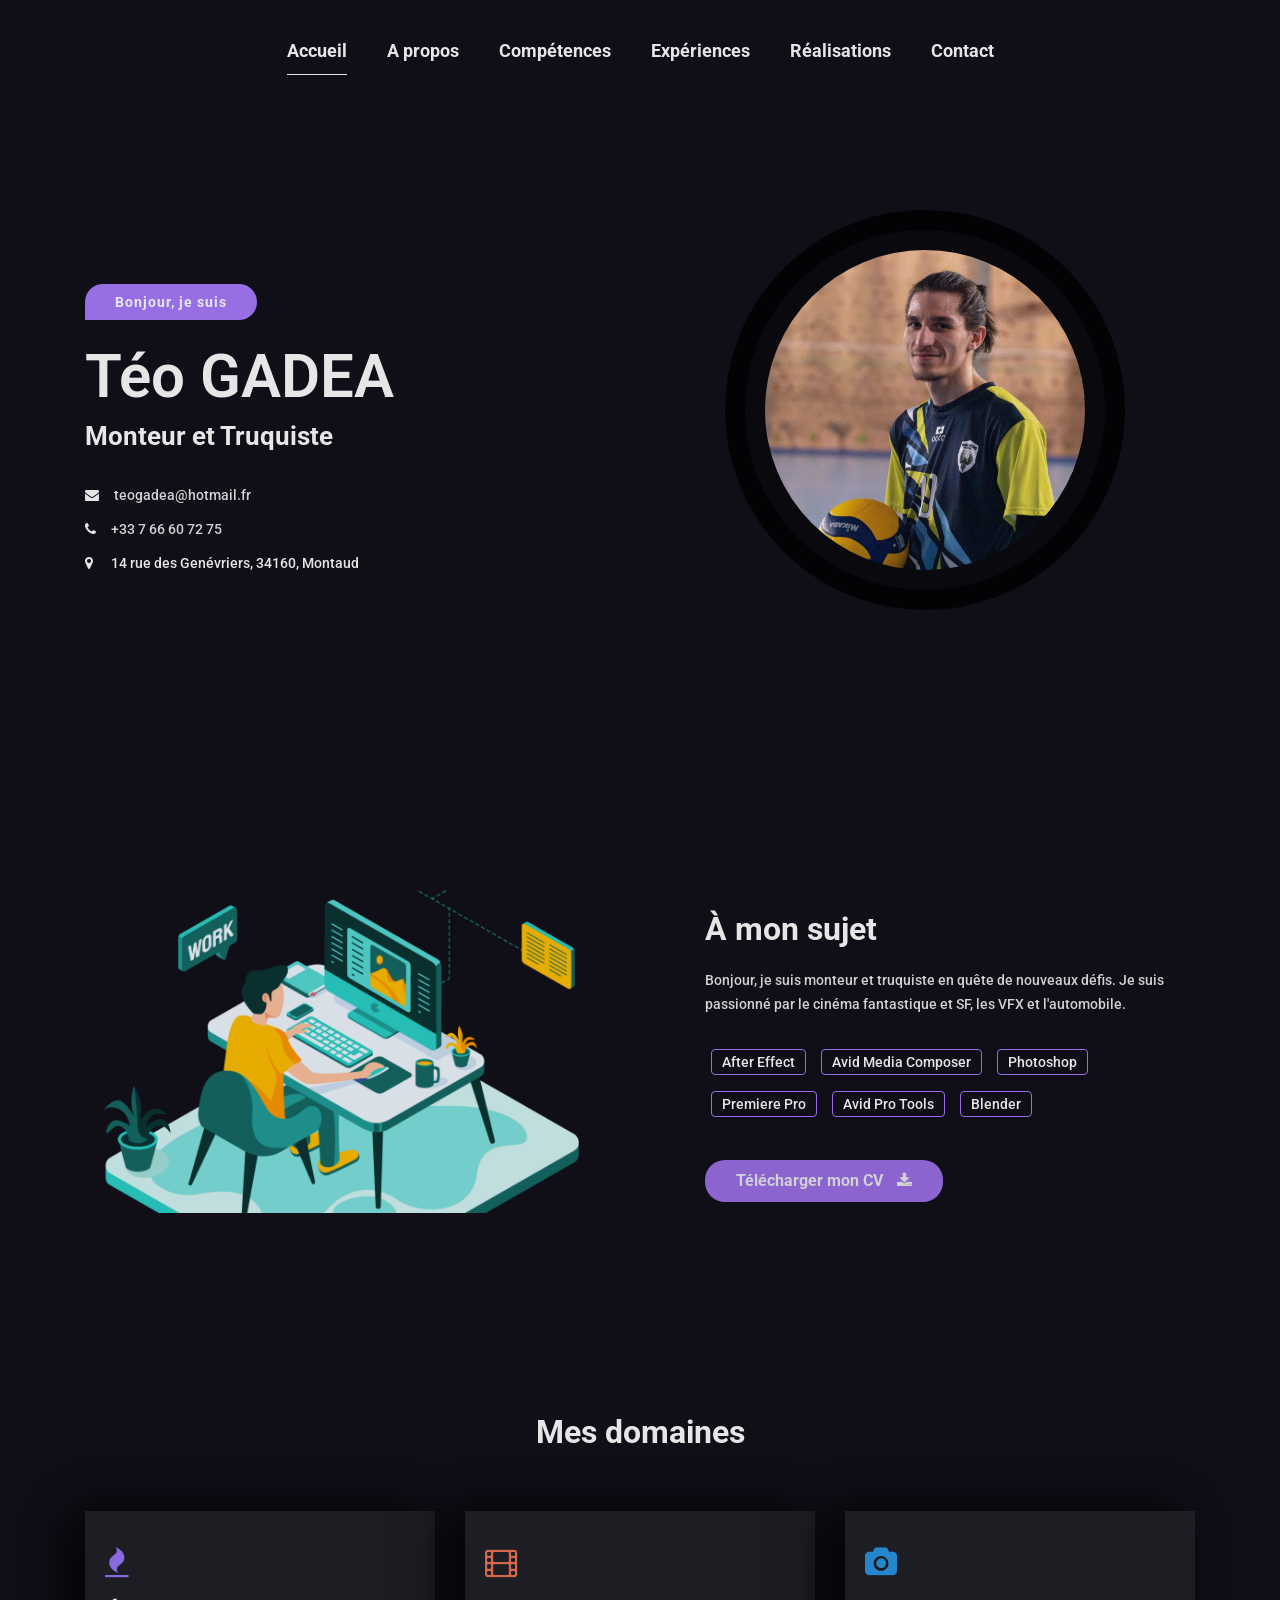
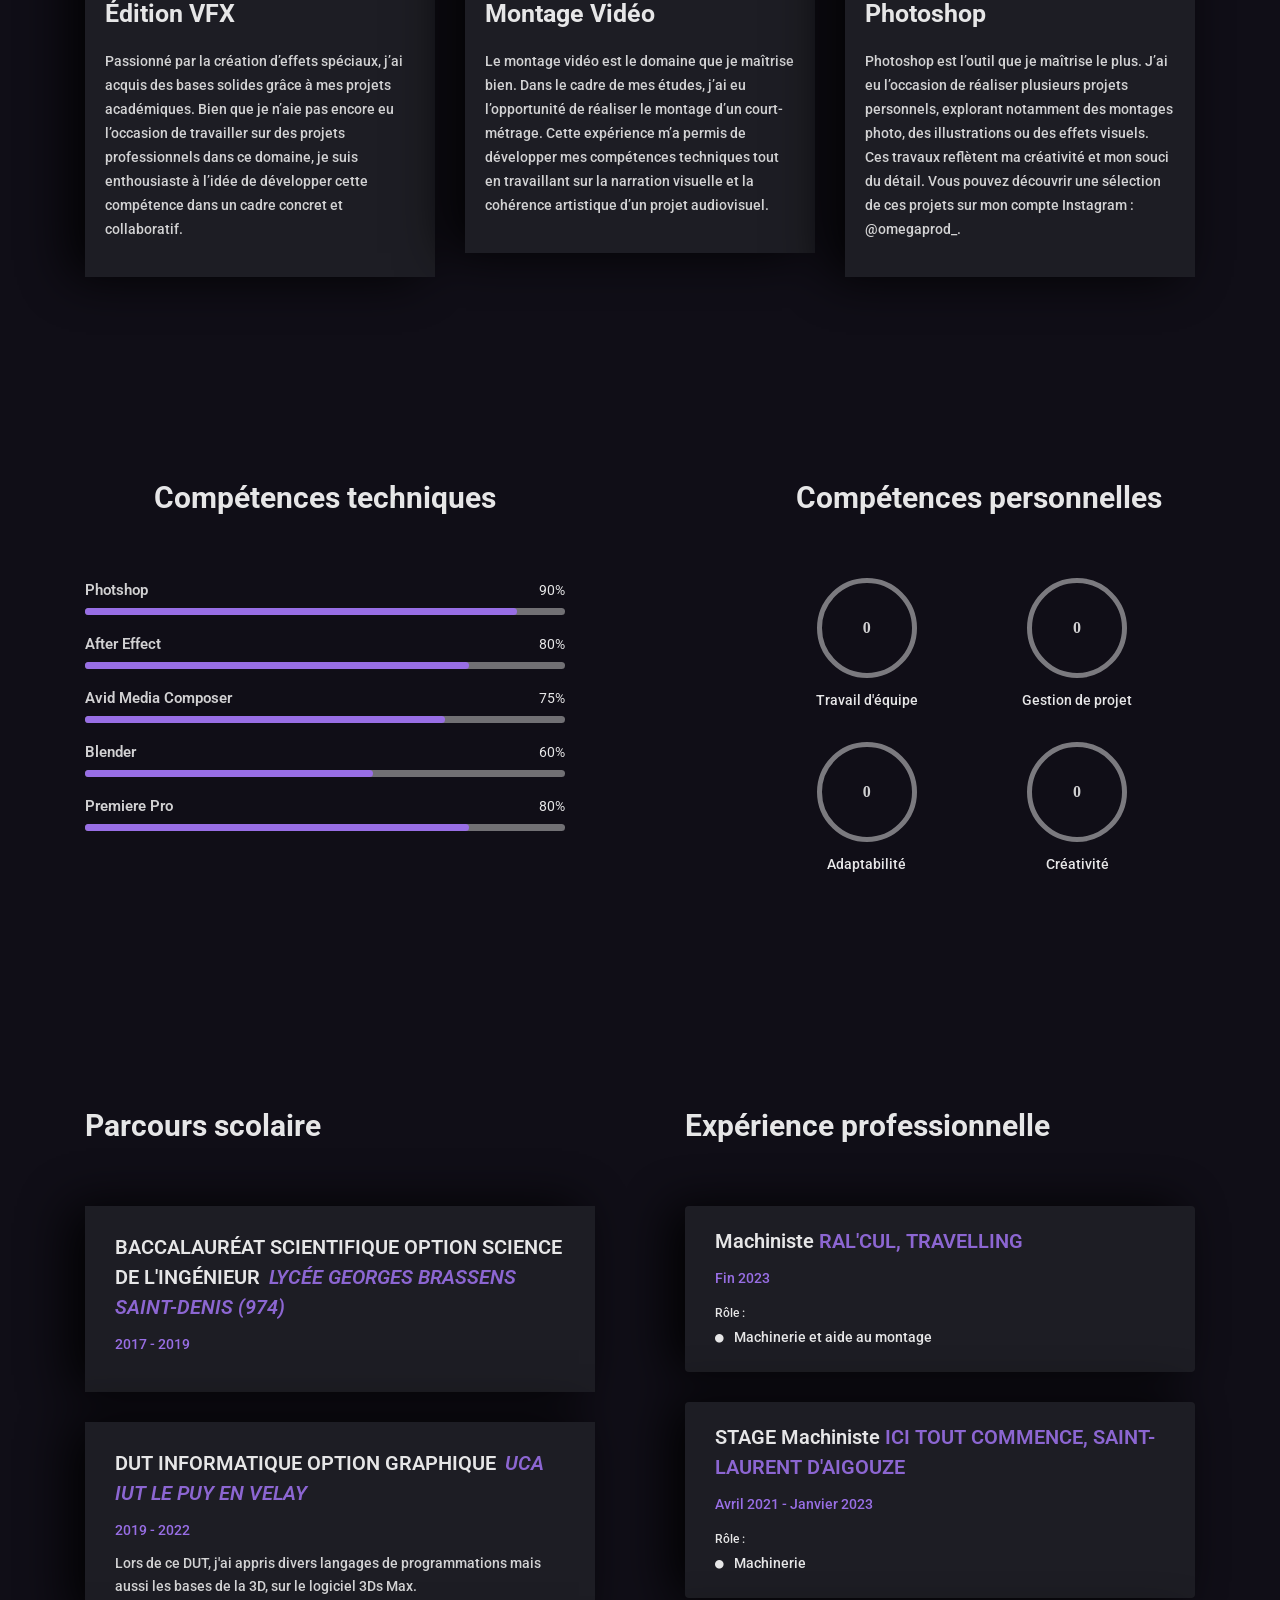
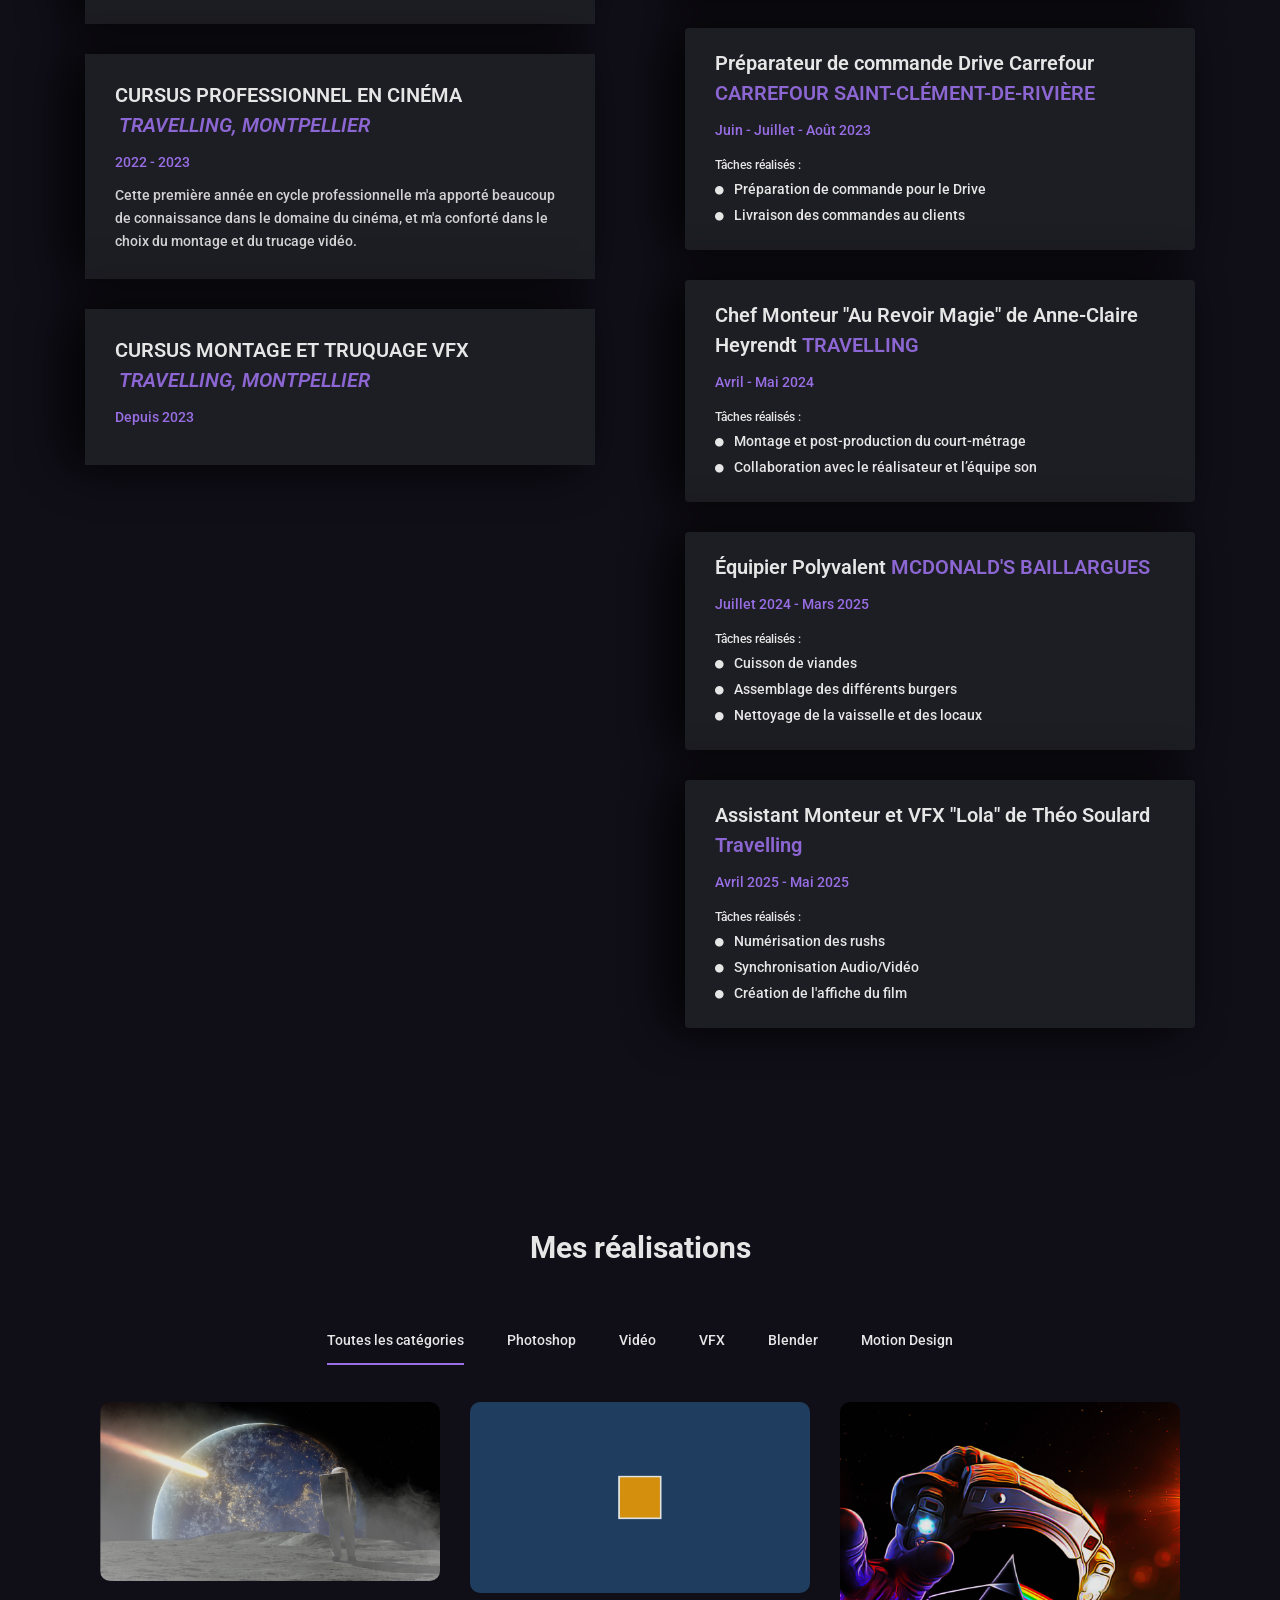
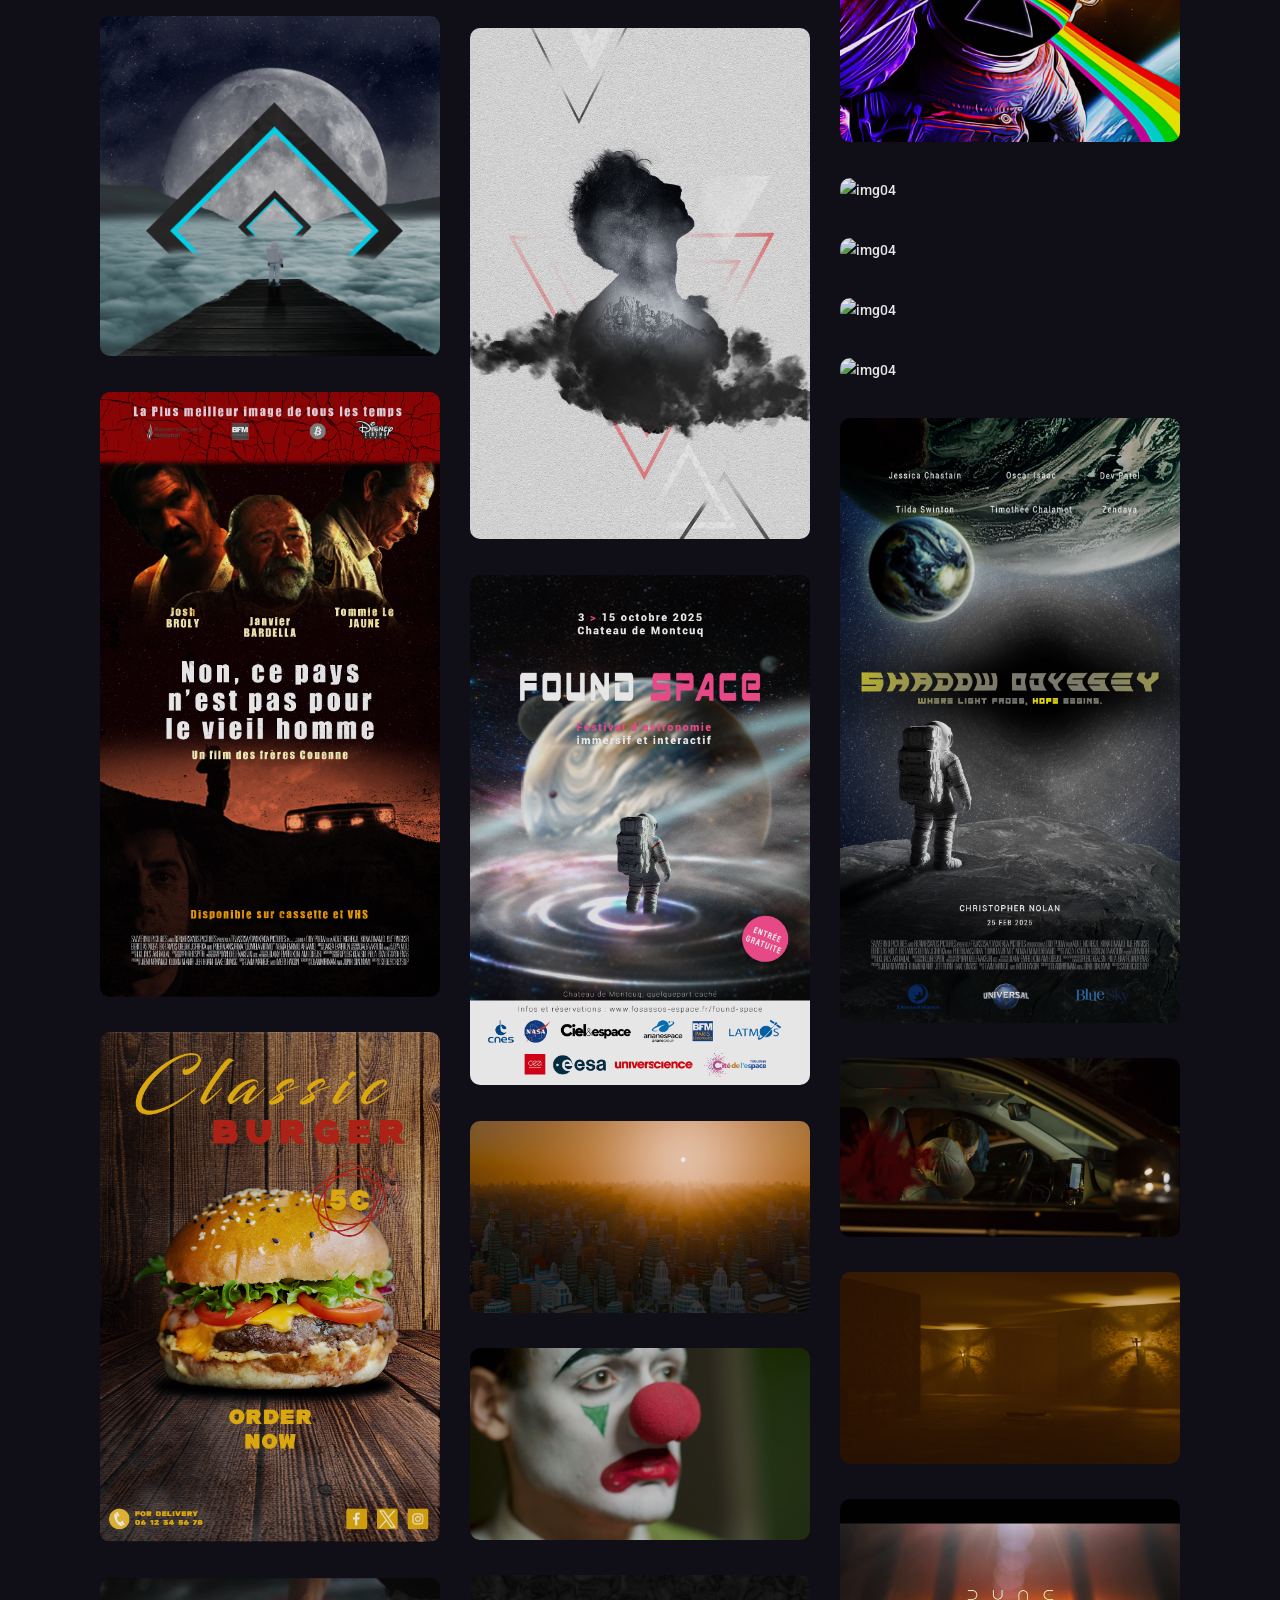
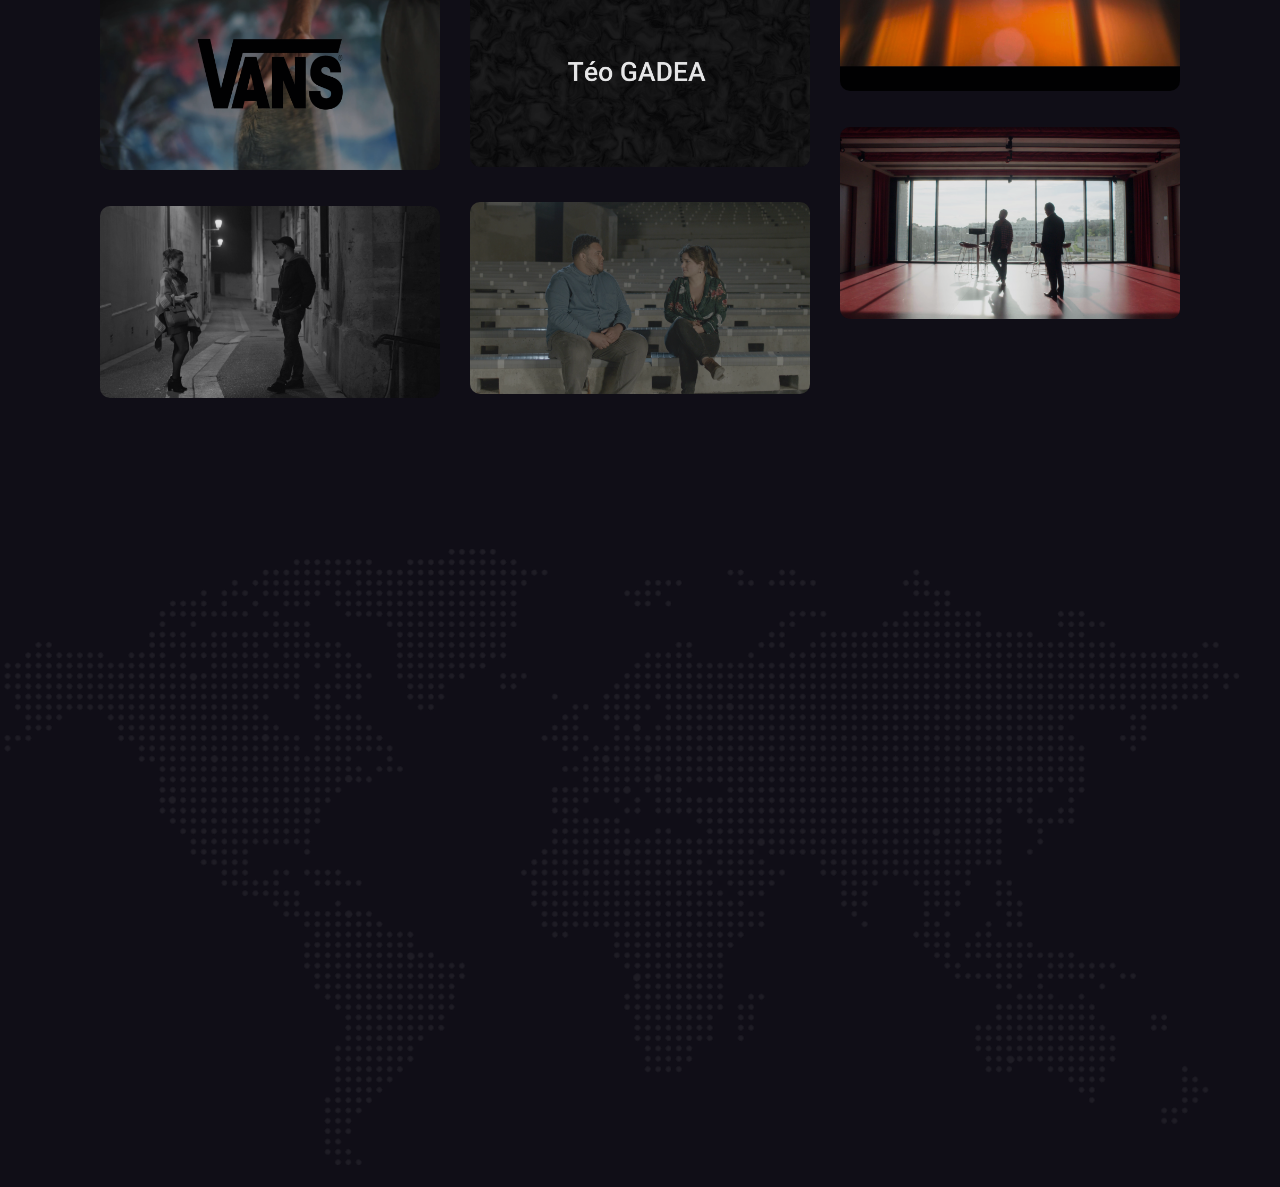
==== index.html @ 3d5cdcc6 "update" ====
<!doctype html>
<html lang="fr">

<head>
    <title>Téo GADEA</title>
    <!-- Required meta tags -->
    <meta charset="utf-8">
    <meta http-equiv="X-UA-Compatible" content="IE=edge">
    <meta name="description" content="Téo GADEA portfolio" />
    <meta name="viewport" content="width=device-width,initial-scale=1.0">
    <!-- FAV AND ICONS   -->
    <link rel="shortcut icon" href="assets/images/lo">
    <link rel="shortcut icon" href="assets/images/favicon.ico">
    <link rel="shortcut icon" href="assets/images/apple-icon.png">
    <link rel="shortcut icon" sizes="72x72" href="assets/images/Logo_omega_transition.png">
    <link rel="shortcut icon" sizes="114x114" href="assets/images/Logo_omega_transition.png">

    <!-- Google Font-->
    <link href="http://fonts.googleapis.com/css?family=Roboto" rel="stylesheet">
    <!-- Font Awesome -->
    <link rel="stylesheet" href="assets/icons/font-awesome-4.7.0/css/font-awesome.min.css">
    <!-- Bootstrap CSS -->
    <link rel="stylesheet" href="assets/plugins/css/bootstrap.min.css">
    <!-- Animate CSS-->
    <link rel="stylesheet" href="assets/plugins/css/animate.css">
    <!-- Owl Carousel CSS-->
    <link rel="stylesheet" href="assets/plugins/css/owl.css">
    <!-- Fancybox-->
    <link rel="stylesheet" href="assets/plugins/css/jquery.fancybox.min.css">
    <!-- Custom CSS-->
    <link rel="stylesheet" href="assets/css/styles.css">
    <link rel="stylesheet" href="assets/css/responsive.css">

    <!-- Colors -->
    <link rel="stylesheet" href="assets/css/colors/blue.css" title="blue">


</head>

<body class="dark-vertion black-bg">
    <!-- Start Loader -->
    <div class="section-loader">
        <div class="loader">
            <div></div>
            <div></div>
        </div>
    </div>
    <!-- End Loader -->

    <!--
        ===================
           NAVIGATION
        ===================
        -->
    <header class="black-bg mh-header mh-fixed-nav nav-scroll mh-xs-mobile-nav wow fadeInUp" id="mh-header">
        <div class="overlay"></div>
        <div class="container">
            <div class="row">
                <nav class="navbar navbar-expand-lg mh-nav nav-btn">
                    <button class="navbar-toggler" type="button" data-toggle="collapse"
                        data-target="#navbarSupportedContent" aria-controls="navbarSupportedContent"
                        aria-expanded="false" aria-label="Toggle navigation">
                        <span class="navbar-toggler-icon icon"></span>
                    </button>

                    <div class="collapse navbar-collapse" id="navbarSupportedContent">
                        <ul class="navbar-nav mr-auto ml-auto">
                            <li class="nav-item active">
                                <a class="nav-link" href="#mh-home">Accueil</a>
                            </li>
                            <li class="nav-item">
                                <a class="nav-link" href="#mh-about">A propos</a>
                            </li>
                            <li class="nav-item">
                                <a class="nav-link" href="#mh-skills">Compétences</a>
                            </li>
                            <li class="nav-item">
                                <a class="nav-link" href="#mh-experience">Expériences</a>
                            </li>
                            <li class="nav-item">
                                <a class="nav-link" href="#mh-portfolio">Réalisations</a>
                            </li>
                            <li class="nav-item">
                                <a class="nav-link" href="#mh-contact">Contact</a>
                            </li>
                        </ul>
                    </div>
                </nav>
            </div>
        </div>
    </header>

    <!--
        ===================
            HOME 
        ===================
        -->
    <section class="mh-home" id="mh-home">
        <div class="home-ovimg">
            <div class="container">
                <div class="row xs-column-reverse section-separator vertical-middle-content home-padding">
                    <div class="col-sm-6">
                        <div class="mh-header-info">
                            <div class="mh-promo wow fadeInUp" data-wow-duration="0.8s" data-wow-delay="0.1s">
                                <span>Bonjour, je suis</span>
                            </div>

                            <h2 class="wow fadeInUp" data-wow-duration="0.8s" data-wow-delay="0.2s">Téo GADEA</h2>
                            <h4 class="wow fadeInUp" data-wow-duration="0.8s" data-wow-delay="0.3s">Monteur et Truquiste</h4>

                            <ul>
                                <li class="wow fadeInUp" data-wow-duration="0.8s" data-wow-delay="0.4s"><i
                                        class="fa fa-envelope"></i><a href="mailto:">teogadea@hotmail.fr</a>
                                </li>
                                <li class="wow fadeInUp" data-wow-duration="0.8s" data-wow-delay="0.5s"><i
                                        class="fa fa-phone"></i><a href="callto:">+33 7 66 60 72 75</a></li>
                                <li class="wow fadeInUp" data-wow-duration="0.8s" data-wow-delay="0.6s"><i
                                        class="fa fa-map-marker"></i>
                                    <address>14 rue des Genévriers, 34160, Montaud</address>
                                </li>

                            </ul>

                        </div>
                    </div>
                    <div class="col-sm-6">
                        <div class="hero-img wow fadeInUp" data-wow-duration="0.8s" data-wow-delay="0.6s">
                            <div class="img-border">
                                <img src="assets/images/pp.jpg" alt="" class="img-fluid">
                            </div>
                        </div>
                    </div>
                </div>
            </div>
        </div>
    </section>

    <!--
        ==================
            ABOUT
        =================
        -->
    <section class="mh-about" id="mh-about">
        <div class="container">
            <div class="row section-separator">
                <div class="col-sm-12 col-md-6">
                    <div class="mh-about-img shadow-2 wow fadeInUp" data-wow-duration="0.8s" data-wow-delay="0.4s">
                        <img src="assets/images/ab-img.png" alt="" class="img-fluid">
                    </div>
                </div>
                <div class="col-sm-12 col-md-6">
                    <div class="mh-about-inner">
                        <h2 class="wow fadeInUp" data-wow-duration="0.8s" data-wow-delay="0.1s">À mon sujet</h2>
                        <p class="wow fadeInUp" data-wow-duration="0.8s" data-wow-delay="0.2s">Bonjour, je suis monteur et truquiste en quête de nouveaux défis. 
                            Je suis passionné par le cinéma fantastique et SF, les VFX et l'automobile.</p>
                        <div class="mh-about-tag wow fadeInUp" data-wow-duration="0.8s" data-wow-delay="0.3s">
                            <ul>
                                <li><span>After Effect</span></li>
                                <li><span>Avid Media Composer</span></li>
                                <li><span>Photoshop</span></li>
                                <li><span>Premiere Pro</span></li>
                                <li><span>Avid Pro Tools</span></li>
				                <li><span>Blender</span></li>
                            </ul>
                        </div>
                        <a href="assets/pdf/CV Téo GADEA.pdf" target="blank" class="btn btn-fill wow fadeInUp" data-wow-duration="0.8s"
                            data-wow-delay="0.4s">Télécharger mon CV <i class="fa fa-download"></i></a>
                    </div>
                </div>
            </div>
        </div>
    </section>

    <!--
        ===================
           SERVICE
        ===================
        -->
    <section class="mh-service">
        <div class="container">
            <div class="row section-separator">
                <div class="col-sm-12 text-center section-title wow fadeInUp" data-wow-duration="0.8s"
                    data-wow-delay="0.2s">
                    <h2>Mes domaines</h2>
                </div>
                <div class="col-md-4 col-sm-12">
                    <div class="mh-service-item shadow-1 dark-bg wow fadeInUp" data-wow-duration="0.8s"
                        data-wow-delay="0.3s">
                        <i class="fa fa-fire purple-color"></i>
                        <h3>Édition VFX</h3>
                        <p>
                            Passionné par la création d’effets spéciaux, j’ai acquis des bases solides grâce à mes projets 
                            académiques. Bien que je n’aie pas encore eu l’occasion de travailler sur des projets professionnels 
                            dans ce domaine, je suis enthousiaste à l’idée de développer cette compétence dans un cadre concret 
                            et collaboratif.
                        </p>
                    </div>
                </div>
                <div class="col-md-4 col-sm-12">
                    <div class="mh-service-item shadow-1 dark-bg wow fadeInUp" data-wow-duration="0.8s"
                        data-wow-delay="0.5s">
                        <i class="fa fa-film iron-color"></i>
                        <h3>Montage Vidéo</h3>
                        <p>
                            Le montage vidéo est le domaine que je maîtrise bien. Dans le cadre de mes études, j’ai eu 
                            l’opportunité de réaliser le montage d’un court-métrage. Cette expérience m’a permis de 
                            développer mes compétences techniques tout en travaillant sur la narration visuelle et la 
                            cohérence artistique d’un projet audiovisuel.
                        </p>
                    </div>
                </div>
                <div class="col-md-4 col-sm-12">
                    <div class="mh-service-item shadow-1 dark-bg wow fadeInUp" data-wow-duration="0.8s"
                        data-wow-delay="0.7s">
                        <i class="fa fa-camera sky-color"></i>
                        <h3>Photoshop</h3>
                        <p>
                            Photoshop est l’outil que je maîtrise le plus. J’ai eu l’occasion de réaliser plusieurs projets 
                            personnels, explorant notamment des montages photo, des illustrations ou des effets visuels. 
                            Ces travaux reflètent ma créativité et mon souci du détail. Vous pouvez découvrir une sélection 
                            de ces projets sur mon compte Instagram : @omegaprod_.
                        </p>
                    </div>
                </div>
            </div>
        </div>
    </section>

    <!--
        ===================
           SKILLS
        ===================
        -->
    <section class="mh-skills" id="mh-skills">
        <div class="container">
            <div class="row section-separator">
                <div class="section-title text-center col-sm-12">
                    <!--<h2>Skills</h2>-->
                </div>
                <div class="col-sm-12 col-md-6">
                    <div class="mh-skills-inner">
                        <div class="mh-professional-skill wow fadeInUp" data-wow-duration="0.8s" data-wow-delay="0.3s">
                            <h3>Compétences techniques</h3>
                            <div class="each-skills">
                                <div class="candidatos">
                                    <div class="parcial">
                                        <div class="info">
                                            <div class="nome">Photshop</div>
                                            <div class="percentagem-num">90%</div>
                                        </div>
                                        <div class="progressBar">
                                            <div class="percentagem" style="width: 90%;"></div>
                                        </div>
                                    </div>
                                </div>
                                <div class="candidatos">
                                    <div class="parcial">
                                        <div class="info">
                                            <div class="nome">After Effect</div>
                                            <div class="percentagem-num">80%</div>
                                        </div>
                                        <div class="progressBar">
                                            <div class="percentagem" style="width: 80%;"></div>
                                        </div>
                                    </div>
                                </div>
                                <div class="candidatos">
                                    <div class="parcial">
                                        <div class="info">
                                            <div class="nome">Avid Media Composer</div>
                                            <div class="percentagem-num">75%</div>
                                        </div>
                                        <div class="progressBar">
                                            <div class="percentagem" style="width: 75%;"></div>
                                        </div>
                                    </div>
                                </div>
                                <div class="candidatos">
                                    <div class="parcial">
                                        <div class="info">
                                            <div class="nome">Blender</div>
                                            <div class="percentagem-num">60%</div>
                                        </div>
                                        <div class="progressBar">
                                            <div class="percentagem" style="width: 60%;"></div>
                                        </div>
                                    </div>
                                </div>
				<div class="candidatos">
                                    <div class="parcial">
                                        <div class="info">
                                            <div class="nome">Premiere Pro</div>
                                            <div class="percentagem-num">80%</div>
                                        </div>
                                        <div class="progressBar">
                                            <div class="percentagem" style="width: 80%;"></div>
                                        </div>
                                    </div>
                                </div>
                            </div>
                        </div>
                    </div>
                </div>
                <div class="col-sm-12 col-md-6">
                    <div class="mh-professional-skills wow fadeInUp" data-wow-duration="0.8s" data-wow-delay="0.5s">
                        <h3>Compétences personnelles</h3>
                        <ul class="mh-professional-progress">
                            <li>
                                <div class="mh-progress mh-progress-circle" data-progress="75"></div>
                                <div class="pr-skill-name">Travail d'équipe</div>
                            </li>
                            <li>
                                <div class="mh-progress mh-progress-circle" data-progress="70"></div>
                                <div class="pr-skill-name">Gestion de projet</div>
                            </li>
                            <li>
                                <div class="mh-progress mh-progress-circle" data-progress="75"></div>
                                <div class="pr-skill-name">Adaptabilité</div>
                            </li>
			    <li>
                                <div class="mh-progress mh-progress-circle" data-progress="85"></div>
                                <div class="pr-skill-name">Créativité</div>
                            </li>
                        </ul>
                    </div>
                </div>
            </div>
        </div>
    </section>

    <!--
        ===================
           EXPERIENCES
        ===================
        -->
    <section class="mh-experince" id="mh-experience">
        <div class="bolor-overlay">
            <div class="container">
                <div class="row section-separator">
                    <div class="col-sm-12 col-md-6">
                        <div class="mh-education">
                            <h3 class="wow fadeInUp" data-wow-duration="0.8s" data-wow-delay="0.2s">Parcours scolaire
                            </h3>
                            <div class="mh-education-deatils">
                                <!-- Education Institutes-->
                                <div class="mh-education-item dark-bg wow fadeInUp" data-wow-duration="0.8s"
                                    data-wow-delay="0.3s">
                                    <h4>BACCALAURÉAT SCIENTIFIQUE OPTION SCIENCE DE L'INGÉNIEUR
                                        <a href="#">LYCÉE GEORGES BRASSENS SAINT-DENIS (974)</a></h4>
                                    <div class="mh-eduyear">2017 - 2019</div>
                                </div>
                                <!-- Education Institutes-->
                                <div class="mh-education-item dark-bg wow fadeInUp" data-wow-duration="0.8s"
                                    data-wow-delay="0.5s">
                                    <h4>DUT INFORMATIQUE OPTION GRAPHIQUE <a href="#">UCA IUT LE PUY EN VELAY</a></h4>
                                    <div class="mh-eduyear">2019 - 2022</div>
                                    <p>Lors de ce DUT, j'ai appris divers langages de programmations mais aussi les bases de la 3D, sur le logiciel 3Ds Max. </p>
                                </div>
                                <!-- Education Institutes-->
                                <div class="mh-education-item dark-bg wow fadeInUp" data-wow-duration="0.8s"
                                    data-wow-delay="0.7s">
                                    <h4>CURSUS PROFESSIONNEL EN CINÉMA <a href="#">TRAVELLING, MONTPELLIER</a></h4>
                                    <div class="mh-eduyear">2022 - 2023</div>
                                    <p>Cette première année en cycle professionnelle m'a apporté beaucoup de connaissance dans le domaine du cinéma, et m'a conforté dans le choix du montage et du 				    trucage vidéo.</p>
                                </div>
				<!-- Education Institutes-->
                                <div class="mh-education-item dark-bg wow fadeInUp" data-wow-duration="0.8s"
                                    data-wow-delay="0.9s">
                                    <h4>CURSUS MONTAGE ET TRUQUAGE VFX <a href="#">TRAVELLING, MONTPELLIER</a></h4>
                                    <div class="mh-eduyear">Depuis 2023</div>
                                    <p></p>
                                </div>
                            </div>
                        </div>
                    </div>
                    <div class="col-sm-12 col-md-6">
                        <div class="mh-work">
                            <h3>Expérience professionnelle</h3>
                            <div class="mh-experience-deatils">
                                <div class="mh-work-item dark-bg wow fadeInUp" data-wow-duration="0.8s"
                                    data-wow-delay="0.4s">
                                    <h4>Machiniste <a href="#">RAL'CUL, TRAVELLING</a></h4>
                                    <div class="mh-eduyear">Fin 2023</div>
                                    <span>Rôle :</span>
                                    <ul class="work-responsibility">
                                        <li><i class="fa fa-circle"></i>Machinerie et aide au montage</li>
                                    </ul>
                                </div>
                                <div class="mh-work-item dark-bg wow fadeInUp" data-wow-duration="0.8s"
                                    data-wow-delay="0.6s">
                                    <h4>STAGE Machiniste <a href="#">ICI TOUT COMMENCE, SAINT-LAURENT D'AIGOUZE</a></h4>
                                    <div class="mh-eduyear">Avril 2021 - Janvier 2023</div>
                                    <span>Rôle :</span>
                                    <ul class="work-responsibility">
                                        <li><i class="fa fa-circle"></i>Machinerie</li>
                                    </ul>
                                </div>
                                <div class="mh-work-item dark-bg wow fadeInUp" data-wow-duration="0.8s"
                                    data-wow-delay="0.8s">
                                    <h4>Préparateur de commande Drive Carrefour <a href="#">CARREFOUR SAINT-CLÉMENT-DE-RIVIÈRE</a></h4>
                                    <div class="mh-eduyear">Juin - Juillet - Août 2023</div>
                                    <span>Tâches réalisés :</span>
                                    <ul class="work-responsibility">
                                        <li><i class="fa fa-circle"></i>Préparation de commande pour le Drive</li>
                                        <li><i class="fa fa-circle"></i>Livraison des commandes au clients</li>
                                    </ul>
                                </div>
                                <div class="mh-work-item dark-bg wow fadeInUp" data-wow-duration="0.8s"
                                    data-wow-delay="1s">
                                    <h4>Chef Monteur "Au Revoir Magie" de Anne-Claire Heyrendt <a href="#">TRAVELLING</a></h4>
                                    <div class="mh-eduyear">Avril - Mai 2024</div>
                                    <span>Tâches réalisés :</span>
                                    <ul class="work-responsibility">
                                        <li><i class="fa fa-circle"></i>Montage et post-production du court-métrage</li>
                                        <li><i class="fa fa-circle"></i>Collaboration avec le réalisateur et l’équipe son</li>
                                    </ul>
                                </div>
                                <div class="mh-work-item dark-bg wow fadeInUp" data-wow-duration="0.8s"
                                    data-wow-delay="1.2s">
                                    <h4>Équipier Polyvalent <a href="#">MCDONALD'S BAILLARGUES</a></h4>
                                    <div class="mh-eduyear">Juillet 2024 - Mars 2025</div>
                                    <span>Tâches réalisés :</span>
                                    <ul class="work-responsibility">
                                        <li><i class="fa fa-circle"></i>Cuisson de viandes</li>
                                        <li><i class="fa fa-circle"></i>Assemblage des différents burgers</li>
                                        <li><i class="fa fa-circle"></i>Nettoyage de la vaisselle et des locaux</li>
                                    </ul>
                                </div>
                                <div class="mh-work-item dark-bg wow fadeInUp" data-wow-duration="0.8s"
                                    data-wow-delay="1.4s">
                                    <h4>Assistant Monteur et VFX "Lola" de Théo Soulard <a href="#">Travelling</a></h4>
                                    <div class="mh-eduyear">Avril 2025 - Mai 2025</div>
                                    <span>Tâches réalisés :</span>
                                    <ul class="work-responsibility">
                                        <li><i class="fa fa-circle"></i>Numérisation des rushs</li>
                                        <li><i class="fa fa-circle"></i>Synchronisation Audio/Vidéo</li>
                                        <li><i class="fa fa-circle"></i>Création de l'affiche du film</li>
                                    </ul>
                                </div>
                            </div>
                        </div>
                    </div>
                </div>
            </div>
        </div>
    </section>

    <!--
        ===================
           PORTFOLIO
        ===================
        -->
    <section class="mh-portfolio" id="mh-portfolio">
        <div class="container">
            <div class="row section-separator">
                <div class="section-title col-sm-12 wow fadeInUp" data-wow-duration="0.8s" data-wow-delay="0.1s">
                    <h3>Mes réalisations</h3>
                </div>
                <div class="part col-sm-12">
                    <div class="portfolio-nav col-sm-12" id="filter-button">
                        <ul>
                            <li data-filter="*" class="current wow fadeInUp" data-wow-duration="0.8s"
                                data-wow-delay="0.1s"> <span>Toutes les catégories</span></li>
                            <li data-filter=".photoshop" class="wow fadeInUp" data-wow-duration="0.8s"
                                data-wow-delay="0.2s"><span>Photoshop</span></li>
                            <li data-filter=".video" class="wow fadeInUp" data-wow-duration="0.8s"
                                data-wow-delay="0.3s"><span>Vidéo</span></li>
                            <li data-filter=".vfx" class="wow fadeInUp" data-wow-duration="0.8s"
                                data-wow-delay="0.4s"><span>VFX</span></li>
			                <li data-filter=".3d" class="wow fadeInUp" data-wow-duration="0.8s"
                                data-wow-delay="0.4s"><span>Blender</span></li>
                            <li data-filter=".motiondesign" class="wow fadeInUp" data-wow-duration="0.8s"
                                data-wow-delay="0.4s"><span>Motion Design</span></li>
                        </ul>
                    </div>
                    <div class="mh-project-gallery col-sm-12 wow fadeInUp" id="project-gallery" data-wow-duration="0.8s"
                        data-wow-delay="0.5s">
                        <div class="portfolioContainer row">
                            <div class="grid-item col-md-4 col-sm-6 col-xs-12 vfx">
                                <figure>
                                    <img src="assets/images/projet/Rendu_GADEA_Téo.png" alt="img04">
                                    <figcaption class="fig-caption">
                                        <i class="fa fa-search"></i>
                                        <h5 class="title">Earth from space</h5>
                                        <span class="sub-title">VFX</span>
                                        <a data-fancybox data-src="#EarthFromSpace"></a>
                                    </figcaption>
                                </figure>
                            </div>
                            <div class="grid-item col-md-4 col-sm-6 col-xs-12 ui motiondesign">
                                <figure>
                                    <img src="assets/images/projet/CrazySquare.png" alt="img04">
                                    <figcaption class="fig-caption">
                                        <i class="fa fa-search"></i>
                                        <h5 class="title">Crazy Square</h5>
                                        <span class="sub-title">Motion Design</span>
                                        <a href="assets/images/portfolio/g2.png" data-fancybox data-src="#CrazySquare"></a>
                                    </figcaption>
                                </figure>
                            </div>
                            <div class="grid-item col-md-4 col-sm-6 col-xs-12 photoshop">
                                <figure>
                                    <img src="assets/images/projet/PP.png" alt="img04">
                                    <figcaption class="fig-caption">
                                        <i class="fa fa-search"></i>
                                        <h5 class="title">Inspiration Pink Floyd</h5>
                                        <span class="sub-title">Photoshop</span>
                                        <a href="assets/images/portfolio/g3.png" data-fancybox data-src="#PinkFloyd"></a>
                                    </figcaption>
                                </figure>
                            </div>
                            <div class="grid-item col-md-4 col-sm-6 col-xs-12 photoshop">
                                <figure>
                                    <img src="assets/images/projet/Astronaute-Space.png" alt="img04">
                                    <figcaption class="fig-caption">
                                        <i class="fa fa-search"></i>
                                        <h5 class="title">SF Space</h5>
                                        <span class="sub-title">Photoshop</span>
                                        <a href="assets/images/portfolio/g3.png" data-fancybox data-src="#SFSpace"></a>
                                    </figcaption>
                                </figure>
                            </div>
                            <div class="grid-item col-md-4 col-sm-6 col-xs-12 photoshop">
                                <figure>
                                    <img src="assets/images/projet/Pas-d-idee.png" alt="img04">
                                    <figcaption class="fig-caption">
                                        <i class="fa fa-search"></i>
                                        <h5 class="title">Portrait Homme</h5>
                                        <span class="sub-title">Photoshop</span>
                                        <a href="assets/images/portfolio/g3.png" data-fancybox data-src="#PortraitHomme"></a>
                                    </figcaption>
                                </figure>
                            </div>
                            <div class="grid-item col-md-4 col-sm-6 col-xs-12 photoshop">
                                <figure>
                                    <img src="assets/images/projet/montagne brume.png" alt="img04">
                                    <figcaption class="fig-caption">
                                        <i class="fa fa-search"></i>
                                        <h5 class="title">Lonely biker</h5>
                                        <span class="sub-title">Photoshop</span>
                                        <a href="assets/images/portfolio/g3.png" data-fancybox data-src="#LonelyBiker"></a>
                                    </figcaption>
                                </figure>
                            </div>
                            <div class="grid-item col-md-4 col-sm-6 col-xs-12 photoshop">
                                <figure>
                                    <img src="assets/images/projet/Women_neon.png" alt="img04">
                                    <figcaption class="fig-caption">
                                        <i class="fa fa-search"></i>
                                        <h5 class="title">Neon Women</h5>
                                        <span class="sub-title">Photoshop</span>
                                        <a href="assets/images/portfolio/g3.png" data-fancybox data-src="#NeonWomen"></a>
                                    </figcaption>
                                </figure>
                            </div>
                            <div class="grid-item col-md-4 col-sm-6 col-xs-12 photoshop">
                                <figure>
                                    <img src="assets/images/projet/portfolio-1.png" alt="img04">
                                    <figcaption class="fig-caption">
                                        <i class="fa fa-search"></i>
                                        <h5 class="title">Jeep</h5>
                                        <span class="sub-title">Photoshop</span>
                                        <a href="assets/images/portfolio/g3.png" data-fancybox data-src="#portfolio-1"></a>
                                    </figcaption>
                                </figure>
                            </div>
                            <div class="grid-item col-md-4 col-sm-6 col-xs-12 photoshop">
                                <figure>
                                    <img src="assets/images/projet/portfolio-2.png" alt="img04">
                                    <figcaption class="fig-caption">
                                        <i class="fa fa-search"></i>
                                        <h5 class="title">Fantasy Dear</h5>
                                        <span class="sub-title">Photoshop</span>
                                        <a href="assets/images/portfolio/g3.png" data-fancybox data-src="#portfolio-2"></a>
                                    </figcaption>
                                </figure>
                            </div>
                            <div class="grid-item col-md-4 col-sm-6 col-xs-12 photoshop">
                                <figure>
                                    <img src="assets/images/projet/Affiche Film.png" alt="img04">
                                    <figcaption class="fig-caption">
                                        <i class="fa fa-search"></i>
                                        <h5 class="title">No country for Old Men</h5>
                                        <span class="sub-title">Photoshop</span>
                                        <a href="assets/images/portfolio/g3.png" data-fancybox data-src="#NoCountryForOldMen"></a>
                                    </figcaption>
                                </figure>
                            </div>
                            <div class="grid-item col-md-4 col-sm-6 col-xs-12 photoshop">
                                <figure>
                                    <img src="assets/images/projet/Affiche Film Partiel.png" alt="img04">
                                    <figcaption class="fig-caption">
                                        <i class="fa fa-search"></i>
                                        <h5 class="title">Shadow Odyssey</h5>
                                        <span class="sub-title">Photoshop</span>
                                        <a href="assets/images/portfolio/g3.png" data-fancybox data-src="#ShadowOdyssey"></a>
                                    </figcaption>
                                </figure>
                            </div>
                            <div class="grid-item col-md-4 col-sm-6 col-xs-12 photoshop">
                                <figure>
                                    <img src="assets/images/projet/Affiche-FoundSpace-Téo-GADEA.png" alt="img04">
                                    <figcaption class="fig-caption">
                                        <i class="fa fa-search"></i>
                                        <h5 class="title">Found Space</h5>
                                        <span class="sub-title">Photoshop</span>
                                        <a href="assets/images/portfolio/g3.png" data-fancybox data-src="#FoundSpace"></a>
                                    </figcaption>
                                </figure>
                            </div>
                            <div class="grid-item col-md-4 col-sm-6 col-xs-12 photoshop">
                                <figure>
                                    <img src="assets/images/projet/Affiche_Classic_Burger_Téo_GADEA.png" alt="img04">
                                    <figcaption class="fig-caption">
                                        <i class="fa fa-search"></i>
                                        <h5 class="title">Classic Burger</h5>
                                        <span class="sub-title">Photoshop</span>
                                        <a href="assets/images/portfolio/g3.png" data-fancybox data-src="#ClassicBurger"></a>
                                    </figcaption>
                                </figure>
                            </div>
                            <div class="grid-item col-md-4 col-sm-6 col-xs-12 vfx">
                                <figure>
                                    <img src="assets/images/projet/headshot.png" alt="img04">
                                    <figcaption class="fig-caption">
                                        <i class="fa fa-search"></i>
                                        <h5 class="title">HeadShot</h5>
                                        <span class="sub-title">VFX</span>
                                        <a href="assets/images/portfolio/g3.png" data-fancybox data-src="#HeadShot"></a>
                                    </figcaption>
                                </figure>
                            </div>
                            <div class="grid-item col-md-4 col-sm-6 col-xs-12 3d">
                                <figure>
                                    <img src="assets/images/projet/city.png" alt="img04">
                                    <figcaption class="fig-caption">
                                        <i class="fa fa-search"></i>
                                        <h5 class="title">City</h5>
                                        <span class="sub-title">Blender</span>
                                        <a href="assets/images/portfolio/g3.png" data-fancybox data-src="#city"></a>
                                    </figcaption>
                                </figure>
                            </div>
                            <div class="grid-item col-md-4 col-sm-6 col-xs-12 3d">
                                <figure>
                                    <img src="assets/images/projet/dungeon.png" alt="img04">
                                    <figcaption class="fig-caption">
                                        <i class="fa fa-search"></i>
                                        <h5 class="title">Donjon</h5>
                                        <span class="sub-title">Blender</span>
                                        <a href="assets/images/portfolio/g3.png" data-fancybox data-src="#dungeon"></a>
                                    </figcaption>
                                </figure>
                            </div>
                            <div class="grid-item col-md-4 col-sm-6 col-xs-12 video">
                                <figure>
                                    <img src="assets/images/projet/elchepito.png" alt="img04">
                                    <figcaption class="fig-caption">
                                        <i class="fa fa-search"></i>
                                        <h5 class="title">Teaser El Che'Pito</h5>
                                        <span class="sub-title">Premiere Pro</span>
                                        <a href="assets/images/portfolio/g3.png" data-fancybox data-src="#elchepito"></a>
                                    </figcaption>
                                </figure>
                            </div>
                            <div class="grid-item col-md-4 col-sm-6 col-xs-12 video">
                                <figure>
                                    <img src="assets/images/projet/dune.png" alt="img04">
                                    <figcaption class="fig-caption">
                                        <i class="fa fa-search"></i>
                                        <h5 class="title">Bande Annonce Dune : Partie 1</h5>
                                        <span class="sub-title">Premiere Pro</span>
                                        <a href="assets/images/portfolio/g3.png" data-fancybox data-src="#dune"></a>
                                    </figcaption>
                                </figure>
                            </div>
                            <div class="grid-item col-md-4 col-sm-6 col-xs-12 video">
                                <figure>
                                    <img src="assets/images/projet/showreel.png" alt="img04">
                                    <figcaption class="fig-caption">
                                        <i class="fa fa-search"></i>
                                        <h5 class="title">ShowReel Compositing</h5>
                                        <span class="sub-title">After Effect</span>
                                        <a href="assets/images/portfolio/g3.png" data-fancybox data-src="#showreel"></a>
                                    </figcaption>
                                </figure>
                            </div>
                            <div class="grid-item col-md-4 col-sm-6 col-xs-12 video">
                                <figure>
                                    <img src="assets/images/projet/vans.png" alt="img04">
                                    <figcaption class="fig-caption">
                                        <i class="fa fa-search"></i>
                                        <h5 class="title">Publicité Vans</h5>
                                        <span class="sub-title">Avid Media Composer</span>
                                        <a href="assets/images/portfolio/g3.png" data-fancybox data-src="#vans"></a>
                                    </figcaption>
                                </figure>
                            </div>
                            <div class="grid-item col-md-4 col-sm-6 col-xs-12 video">
                                <figure>
                                    <img src="assets/images/projet/1million.png" alt="img04">
                                    <figcaption class="fig-caption">
                                        <i class="fa fa-search"></i>
                                        <h5 class="title">1 Million d'euro</h5>
                                        <span class="sub-title">Avid Media Composer</span>
                                        <a href="assets/images/portfolio/g3.png" data-fancybox data-src="#1million"></a>
                                    </figcaption>
                                </figure>
                            </div>
                            <div class="grid-item col-md-4 col-sm-6 col-xs-12 video">
                                <figure>
                                    <img src="assets/images/projet/cinemamer.png" alt="img04">
                                    <figcaption class="fig-caption">
                                        <i class="fa fa-search"></i>
                                        <h5 class="title">Le Cinéma de la mer</h5>
                                        <span class="sub-title">Avid Media Composer</span>
                                        <a href="assets/images/portfolio/g3.png" data-fancybox data-src="#cinemamer"></a>
                                    </figcaption>
                                </figure>
                            </div>
                            <div class="grid-item col-md-4 col-sm-6 col-xs-12 video">
                                <figure>
                                    <img src="assets/images/projet/NPPDLLN.png" alt="img04">
                                    <figcaption class="fig-caption">
                                        <i class="fa fa-search"></i>
                                        <h5 class="title">N'aie pas peur du loup la nuit</h5>
                                        <span class="sub-title">Avid Media Composer</span>
                                        <a href="assets/images/portfolio/g3.png" data-fancybox data-src="#nppdlln"></a>
                                    </figcaption>
                                </figure>
                            </div>

                        </div> <!-- End: .grid .project-gallery -->
                    </div> <!-- End: .grid .project-gallery -->
                </div> <!-- End: .part -->
            </div> <!-- End: .row -->
        </div>
        
        <div class="mh-portfolio-modal" id="EarthFromSpace">
            <div class="container">
                <div class="row mh-portfolio-modal-inner">
                    <div class="col-sm-5">
                        <h2>EarthFromSpace</h2>
                        <p>Il s’agit d’un compositing dans le cadre scolaire, où nous sommes derrière un astronaute qui voit la Terre se faire exploser par une météorite.</p>
                        <div class="mh-about-tag">
                            <ul>
                                <li><span>After Effect</span></li>
                                <li><span>VFX</span></li>
                            </ul>
                        </div>
                    </div>
                    <div class="col-sm-7">
                        <div class="mh-portfolio-modal-img">
                            <video controls class="img-fluid">
                                <source src="assets/images/projet/Rendu_GADEA_Téo.mp4" type="video/webm">
                            </video>
                        </div>
                    </div>
                </div>
            </div>
        </div>
        <div class="mh-portfolio-modal" id="CrazySquare">
            <div class="container">
                <div class="row mh-portfolio-modal-inner">
                    <div class="col-sm-5">
                        <h2>Crazy Square</h2>
                        <p>
                            Ce motion design m'a apporté beaucoup des compétences sur le travail de timing et d'esthétique.
                        </p>
                        <div class="mh-about-tag">
                            <ul>
                                <li><span>Motion Design</span></li>
                            </ul>
                        </div>
                    </div>
                    <div class="col-sm-7">
                        <div class="mh-portfolio-modal-img">
                            <video controls class="img-fluid">
                                <source src="assets/images/projet/Motion Design Partiel Téo GADEA.mp4" type="video/webm">
                            </video>
                        </div>
                    </div>
                </div>
            </div>
        </div>
        <div class="mh-portfolio-modal" id="PinkFloyd">
            <div class="container">
                <div class="row mh-portfolio-modal-inner">
                    <div class="col-sm-12">
                        <h2>Inspiration Pink Floyd</h2>
                        <p>
                            Projet de changement de photo de profil pour mes réseaux sociaux, inspiré de la Direction Artistique du groupe Pink Floyd.
                        </p>
                        <div class="mh-about-tag">
                            <ul>
                                <li><span>Photoshop</span></li>
                            </ul>
                        </div>
                        <div class="col-sm-7">
                            <div class="mh-portfolio-modal-img">
                                <img src="assets/images/projet/PP.png" alt="img04" height=55% width=55%>
                            </div>
                        </div>
                    </div>
                </div>
            </div>
        </div>
        <div class="mh-portfolio-modal" id="PortraitHomme">
            <div class="container">
                <div class="row mh-portfolio-modal-inner">
                    <div class="col-sm-12">
                        <h2>Inspiration Pink Floyd</h2>
                        <p>
                            Projet de changement de photo de profil pour mes réseaux sociaux, inspiré de la Direction Artistique du groupe Pink Floyd.
                        </p>
                        <div class="mh-about-tag">
                            <ul>
                                <li><span>Photoshop</span></li>
                            </ul>
                        </div>
                        <div class="col-sm-7">
                            <div class="mh-portfolio-modal-img">
                                <img src="assets/images/projet/Pas-d-idee.png" alt="img04" height=60% width=60%>
                            </div>
                        </div>
                    </div>
                </div>
            </div>
        </div>
        <div class="mh-portfolio-modal" id="LonelyBiker">
            <div class="container">
                <div class="row mh-portfolio-modal-inner">
                    <div class="col-sm-12">
                        <h2>Inspiration Pink Floyd</h2>
                        <p>
                            Projet de changement de photo de profil pour mes réseaux sociaux, inspiré de la Direction Artistique du groupe Pink Floyd.
                        </p>
                        <div class="mh-about-tag">
                            <ul>
                                <li><span>Photoshop</span></li>
                            </ul>
                        </div>
                        <div class="col-sm-7">
                            <div class="mh-portfolio-modal-img">
                                <img src="assets/images/projet/montagne brume.png" alt="img04" height=60% width=60%>
                            </div>
                        </div>
                    </div>
                </div>
            </div>
        </div>
        <div class="mh-portfolio-modal" id="NeonWomen">
            <div class="container">
                <div class="row mh-portfolio-modal-inner">
                    <div class="col-sm-12">
                        <h2>Inspiration Pink Floyd</h2>
                        <p>
                            Projet de changement de photo de profil pour mes réseaux sociaux, inspiré de la Direction Artistique du groupe Pink Floyd.
                        </p>
                        <div class="mh-about-tag">
                            <ul>
                                <li><span>Photoshop</span></li>
                            </ul>
                        </div>
                        <div class="col-sm-7">
                            <div class="mh-portfolio-modal-img">
                                <img src="assets/images/projet/Women_neon.png" alt="img04" height=60% width=60%>
                            </div>
                        </div>
                    </div>
                </div>
            </div>
        </div>
        <div class="mh-portfolio-modal" id="SFSpace">
            <div class="container">
                <div class="row mh-portfolio-modal-inner">
                    <div class="col-sm-12">
                        <h2>SF Space</h2>
                        <p>
                            Projet personnel d'entraînement sur Photoshop.
                        </p>
                        <div class="mh-about-tag">
                            <ul>
                                <li><span>Photoshop</span></li>
                            </ul>
                        </div>
                        <div class="col-sm-7">
                            <div class="mh-portfolio-modal-img">
                                <img src="assets/images/projet/Astronaute-Space.png" alt="img04" height=60% width=60%>
                            </div>
                        </div>
                    </div>
                </div>
            </div>
        </div>
        <div class="mh-portfolio-modal" id="portfolio-1">
            <div class="container">
                <div class="row mh-portfolio-modal-inner">
                    <div class="col-sm-12">
                        <h2>Jeep</h2>
                        <p>
                            Projet personnel d'entraînement sur Photoshop.
                        </p>
                        <div class="mh-about-tag">
                            <ul>
                                <li><span>Photoshop</span></li>
                            </ul>
                        </div>
                        <div class="col-sm-7">
                            <div class="mh-portfolio-modal-img">
                                <img src="assets/images/projet/portfolio-1.png" alt="img04" height=60% width=60%>
                            </div>
                        </div>
                    </div>
                </div>
            </div>
        </div>
        <div class="mh-portfolio-modal" id="portfolio-2">
            <div class="container">
                <div class="row mh-portfolio-modal-inner">
                    <div class="col-sm-12">
                        <h2>Fantasy Dear</h2>
                        <p>
                            Projet personnel d'entraînement sur Photoshop.
                        </p>
                        <div class="mh-about-tag">
                            <ul>
                                <li><span>Photoshop</span></li>
                            </ul>
                        </div>
                        <div class="col-sm-7">
                            <div class="mh-portfolio-modal-img">
                                <img src="assets/images/projet/portfolio-2.png" alt="img04" height=60% width=60%>
                            </div>
                        </div>
                    </div>
                </div>
            </div>
        </div>
        <div class="mh-portfolio-modal" id="NoCountryForOldMen">
            <div class="container">
                <div class="row mh-portfolio-modal-inner">
                    <div class="col-sm-12">
                        <h2>No Country For Old Men "revisté"</h2>
                        <p>
                            Affiche parodique dans le contexte scolaire. Contrainte : refaire l'affiche du film No Country For Old Men mais en la revisitant à notre façon.
                        </p>
                        <div class="mh-about-tag">
                            <ul>
                                <li><span>Photoshop</span></li>
                            </ul>
                        </div>
                        <div class="col-sm-7">
                            <div class="mh-portfolio-modal-img">
                                <img src="assets/images/projet/Affiche Film.png" alt="img04" height=60% width=60%>
                            </div>
                        </div>
                    </div>
                </div>
            </div>
        </div>
        <div class="mh-portfolio-modal" id="ShadowOdyssey">
            <div class="container">
                <div class="row mh-portfolio-modal-inner">
                    <div class="col-sm-12">
                        <h2>Fantasy Dear</h2>
                        <p>
                            Affiche sur un film inventé de A à Z dans le contexte scolaire. Contrainte : faire une affiche de film de Science Fiction.
                        </p>
                        <div class="mh-about-tag">
                            <ul>
                                <li><span>Photoshop</span></li>
                            </ul>
                        </div>
                        <div class="col-sm-7">
                            <div class="mh-portfolio-modal-img">
                                <img src="assets/images/projet/Affiche Film Partiel.png" alt="img04" height=60% width=60%>
                            </div>
                        </div>
                    </div>
                </div>
            </div>
        </div>
        <div class="mh-portfolio-modal" id="FoundSpace">
            <div class="container">
                <div class="row mh-portfolio-modal-inner">
                    <div class="col-sm-12">
                        <h2>Fantasy Dear</h2>
                        <p>
                            Affiche sur une exposition inventé de A à Z dans le contexte scolaire. Contrainte : faire une affiche de exposition scientifique.
                        </p>
                        <div class="mh-about-tag">
                            <ul>
                                <li><span>Photoshop</span></li>
                            </ul>
                        </div>
                        <div class="col-sm-7">
                            <div class="mh-portfolio-modal-img">
                                <img src="assets/images/projet/Affiche-FoundSpace-Téo-GADEA.png" alt="img04" height=60% width=60%>
                            </div>
                        </div>
                    </div>
                </div>
            </div>
        </div>
        <div class="mh-portfolio-modal" id="ClassicBurger">
            <div class="container">
                <div class="row mh-portfolio-modal-inner">
                    <div class="col-sm-12">
                        <h2>Fantasy Dear</h2>
                        <p>
                            Affiche publicitaire pour un produit inventé de A à Z dans le contexte scolaire. Contrainte : faire une affiche publicitaire.
                        </p>
                        <div class="mh-about-tag">
                            <ul>
                                <li><span>Photoshop</span></li>
                            </ul>
                        </div>
                        <div class="col-sm-7">
                            <div class="mh-portfolio-modal-img">
                                <img src="assets/images/projet/Affiche_Classic_Burger_Téo_GADEA.png" alt="img04" height=60% width=60%>
                            </div>
                        </div>
                    </div>
                </div>
            </div>
        </div>
        <div class="mh-portfolio-modal" id="HeadShot">
            <div class="container">
                <div class="row mh-portfolio-modal-inner">
                    <div class="col-sm-12">
                        <h2>HeadShot</h2>
                        <p>
                            VFX d'un headshot (tir, sang...)
                        </p>
                        <div class="mh-about-tag">
                            <ul>
                                <li><span>After Effect</span></li>
                                <li><span>VFX</span></li>
                            </ul>
                        </div>
                    </div>
                    <div class="col-sm-7">
                       <div class="mh-portfolio-modal-img">
                            <video controls class="img-fluid">
                                <source src="assets/images/projet/HeadShot.mp4" type="video/webm">
                            </video>
                        </div>
                    </div>
                </div>
            </div>
        </div>
        <div class="mh-portfolio-modal" id="city">
            <div class="container">
                <div class="row mh-portfolio-modal-inner">
                    <div class="col-sm-12">
                        <h2>City</h2>
                        <p>
                            Génération procédurale (via Geometry Nodes) d'une ville et travail sur le post-processing pour le rendu cinématique.
                        </p>
                        <div class="mh-about-tag">
                            <ul>
                                <li><span>Blender</span></li>
                                <li><span>3D</span></li>
                                <li><span>Geometry Nodes</span></li>
                            </ul>
                        </div>
                    </div>
                    <div class="col-sm-7">
                        <div class="mh-portfolio-modal-img">
                            <img src="assets/images/projet/city.png" alt="img04" height=95% width=95%>
                        </div>
                    </div>
                </div>
            </div>
        </div>
        <div class="mh-portfolio-modal" id="dungeon">
            <div class="container">
                <div class="row mh-portfolio-modal-inner">
                    <div class="col-sm-12">
                        <h2>Dungeon</h2>
                        <p>
                            Génération procédurale (via Geometry Nodes) d'un donjon et de ce qu'il contient (piège, coffre, porte, fenêtre, torche) et travail sur le post-processing pour le rendu cinématique.
                        </p>
                        <div class="mh-about-tag">
                            <ul>
                                <li><span>Blender</span></li>
                                <li><span>3D</span></li>
                                <li><span>Geometry Nodes</span></li>
                            </ul>
                        </div>
                    </div>
                    <div class="col-sm-7">
                        <div class="mh-portfolio-modal-img">
                            <img src="assets/images/projet/dungeon.png" alt="img04" height=95% width=95%>
                        </div>
                    </div>
                </div>
            </div>
        </div>
        <div class="mh-portfolio-modal" id="elchepito">
            <div class="container">
                <div class="row mh-portfolio-modal-inner">
                    <div class="col-sm-12">
                        <h2>Teaser non-officiel – El Che'Pito</h2>
                        <p>
                            Réalisation d’un teaser non-officiel pour le court-métrage El Che'Pito, écrit et réalisé par Jauffrey Gallé. Ce projet a été mené dans le cadre de ma certification RNCP, avec pour objectif de valoriser l’univers du film à travers un montage rythmé et évocateur.
                        </p>
                        <div class="mh-about-tag">
                            <ul>
                                <li><span>Video</span></li>
                                <li><span>Teaser</span></li>
                                <li><span>Premiere Pro</span></li>
                            </ul>
                        </div>
                    </div>
                    <div class="col-sm-7">
                       <div class="mh-portfolio-modal-img">
                            <div class="container">
                                <!-- YouTube video intégré -->
                                <iframe width="560" height="315" src="https://www.youtube.com/embed/Ibaa1Hlc-I4?si=81E8WexIfLgsZHmR" title="YouTube video player" frameborder="0" allow="accelerometer; autoplay; clipboard-write; encrypted-media; gyroscope; picture-in-picture; web-share" referrerpolicy="strict-origin-when-cross-origin" allowfullscreen></iframe>
                            </div>
                        </div>
                    </div>
                </div>
            </div>
        </div>
        <div class="mh-portfolio-modal" id="dune">
            <div class="container">
                <div class="row mh-portfolio-modal-inner">
                    <div class="col-sm-12">
                        <h2>Bande annonce non-officiel – Dune : Partie 1</h2>
                        <p>
                            Création d’une bande annonce non-officielle inspirée de l’univers de Dune : Partie 1 réalisé par Denis Villeneuve. Ce projet, réalisé dans le cadre de ma certification RNCP, explore les thématiques et l’esthétique du film à travers un montage immersif et cinématographique.
                        </p>
                        <div class="mh-about-tag">
                            <ul>
                                <li><span>Video</span></li>
                                <li><span>Bande Annonce</span></li>
                                <li><span>Premiere Pro</span></li>
                            </ul>
                        </div>
                    </div>
                    <div class="col-sm-7">
                       <div class="mh-portfolio-modal-img">
                            <div class="container">
                                <!-- YouTube video intégré -->
                                <iframe width="560" height="315" src="https://www.youtube.com/embed/-AN9yvpNByE?si=3ew5DCFsppg3tsS8" title="YouTube video player" frameborder="0" allow="accelerometer; autoplay; clipboard-write; encrypted-media; gyroscope; picture-in-picture; web-share" referrerpolicy="strict-origin-when-cross-origin" allowfullscreen></iframe>
                            </div>
                        </div>
                    </div>
                </div>
            </div>
        </div>
        <div class="mh-portfolio-modal" id="showreel">
            <div class="container">
                <div class="row mh-portfolio-modal-inner">
                    <div class="col-sm-12">
                        <h2>Showreel – Compositing</h2>
                        <p>
                            Montage d’un showreel mettant en avant mes compétences en compositing, réalisé dans le cadre de ma certification RNCP. Ce projet regroupe plusieurs travaux personnels et académiques, illustrant ma maîtrise des effets visuels, de l’intégration d’éléments et de la composition d’image.
                        </p>
                        <div class="mh-about-tag">
                            <ul>
                                <li><span>Video</span></li>
                                <li><span>ShowReel</span></li>
                                <li><span>Compositing</span></li>
                                <li><span>After Effect</span></li>
                                <li><span>Photoshop</span></li>
                                <li><span>Premiere Pro</span></li>
                            </ul>
                        </div>
                    </div>
                    <div class="col-sm-7">
                       <div class="mh-portfolio-modal-img">
                            <div class="container">
                                <!-- YouTube video intégré -->
                                <iframe width="560" height="315" src="https://www.youtube.com/embed/r8DvPr8yP24?si=cHPmdV7LjDZ5pEej" title="YouTube video player" frameborder="0" allow="accelerometer; autoplay; clipboard-write; encrypted-media; gyroscope; picture-in-picture; web-share" referrerpolicy="strict-origin-when-cross-origin" allowfullscreen></iframe>
                            </div>
                        </div>
                    </div>
                </div>
            </div>
        </div>
        <div class="mh-portfolio-modal" id="nppdlln">
            <div class="container">
                <div class="row mh-portfolio-modal-inner">
                    <div class="col-sm-12">
                        <h2>Montage – N’aie pas peur du loup la nuit</h2>
                        <p>
                            Montage complet du court-métrage N’aie pas peur du loup la nuit de Jean-Baptiste Durand, réalisé dans le cadre d’un exercice pédagogique. Ce travail a été mené sans implication du réalisateur, avec pour objectif de structurer le récit et d’en restituer l’atmosphère à travers un montage narratif personnel.    
                        </p>
                        <div class="mh-about-tag">
                            <ul>
                                <li><span>Video</span></li>
                                <li><span>Court métrage</span></li>
                                <li><span>Avid Media Composer</span></li>
                            </ul>
                        </div>
                    </div>
                    <div class="col-sm-7">
                       <div class="mh-portfolio-modal-img">
                            <div class="container">
                                <!-- YouTube video intégré -->
                                <iframe width="560" height="315" src="https://www.youtube.com/embed/0PECDAZe6_g?si=dxaM5U2SSD-KGQqW" title="YouTube video player" frameborder="0" allow="accelerometer; autoplay; clipboard-write; encrypted-media; gyroscope; picture-in-picture; web-share" referrerpolicy="strict-origin-when-cross-origin" allowfullscreen></iframe>
                            </div>
                        </div>
                    </div>
                </div>
            </div>
        </div>
        <div class="mh-portfolio-modal" id="cinemamer">
            <div class="container">
                <div class="row mh-portfolio-modal-inner">
                    <div class="col-sm-12">
                        <h2>Montage – Le Cinéma de la mer</h2>
                        <p>
                            Réalisation du montage complet du court-métrage Le Cinéma de la mer de Jean-Baptiste Durand, dans un contexte académique. Ce projet, conçu sans lien avec le réalisateur, m’a permis de travailler la construction du rythme, l’émotion et la cohérence visuelle du récit.
                        </p>
                        <div class="mh-about-tag">
                            <ul>
                                <li><span>Video</span></li>
                                <li><span>Court métrage</span></li>
                                <li><span>Avid Media Composer</span></li>
                            </ul>
                        </div>
                    </div>
                    <div class="col-sm-7">
                       <div class="mh-portfolio-modal-img">
                            <div class="container">
                                <!-- YouTube video intégré -->
                                <iframe width="560" height="315" src="https://www.youtube.com/embed/WkeYk0KaIZI?si=VPllTt1eYWMg6zHM" title="YouTube video player" frameborder="0" allow="accelerometer; autoplay; clipboard-write; encrypted-media; gyroscope; picture-in-picture; web-share" referrerpolicy="strict-origin-when-cross-origin" allowfullscreen></iframe>
                            </div>
                        </div>
                    </div>
                </div>
            </div>
        </div>
        <div class="mh-portfolio-modal" id="1million">
            <div class="container">
                <div class="row mh-portfolio-modal-inner">
                    <div class="col-sm-12">
                        <h2>Montage – 1 million d’euros</h2>
                        <p>
                            Montage intégral du court-métrage 1 million d’euros d’Emmanuelle Caquille, effectué dans le cadre d’un cours. Sans intervention de la réalisatrice, ce projet m’a offert l’opportunité d’exercer mon sens du découpage, du tempo narratif et de la mise en valeur des intentions de jeu et d’image.
                        </p>
                        <div class="mh-about-tag">
                            <ul>
                                <li><span>Video</span></li>
                                <li><span>Court métrage</span></li>
                                <li><span>Avid Media Composer</span></li>
                            </ul>
                        </div>
                    </div>
                    <div class="col-sm-7">
                       <div class="mh-portfolio-modal-img">
                            <div class="container">
                                <!-- YouTube video intégré -->
                                <iframe width="560" height="315" src="https://www.youtube.com/embed/jaJdxK1Cfp8?si=dEBYQfYY82RSnSQr" title="YouTube video player" frameborder="0" allow="accelerometer; autoplay; clipboard-write; encrypted-media; gyroscope; picture-in-picture; web-share" referrerpolicy="strict-origin-when-cross-origin" allowfullscreen></iframe>
                            </div>
                        </div>
                    </div>
                </div>
            </div>
        </div>
        <div class="mh-portfolio-modal" id="vans">
            <div class="container">
                <div class="row mh-portfolio-modal-inner">
                    <div class="col-sm-12">
                        <h2>Montage – Pub Vans</h2>
                        <p>
                            Création d’une publicité fictive pour la marque Vans, réalisée dans le cadre d’un exercice scolaire. Ce projet m’a permis d’explorer les codes de la communication visuelle et publicitaire, du concept créatif au montage final, en respectant l’identité de marque et en ciblant une audience jeune et urbaine.    
                        </p>
                        <div class="mh-about-tag">
                            <ul>
                                <li><span>Video</span></li>
                                <li><span>Pub</span></li>
                                <li><span>Avid Media Composer</span></li>
                            </ul>
                        </div>
                    </div>
                    <div class="col-sm-7">
                       <div class="mh-portfolio-modal-img">
                            <div class="container">
                                <!-- YouTube video intégré -->
                                <iframe width="560" height="315" src="https://www.youtube.com/embed/2y4aK2Dai98?si=lmyv_Qy6YZY3Tcfi" title="YouTube video player" frameborder="0" allow="accelerometer; autoplay; clipboard-write; encrypted-media; gyroscope; picture-in-picture; web-share" referrerpolicy="strict-origin-when-cross-origin" allowfullscreen></iframe>
                            </div>
                        </div>
                    </div>
                </div>
            </div>
        </div>
    </section>

    <!--
        ===================
           FOOTER 1
        ===================
        -->
    <footer class="mh-footer" id="mh-contact">
        <div class="map-image image-bg">
            <div class="container">
                <div class="row section-separator">
                    <div class="col-sm-12 section-title wow fadeInUp" data-wow-duration="0.8s" data-wow-delay="0.2s">
                        <h3>Me contacter</h3>
                    </div>
                    <div class="col-sm-12 mh-footer-address">
                        <div class="row">
                            <div class="col-sm-12 col-md-4">
                                <div class="mh-address-footer-item dark-bg shadow-1 wow fadeInUp"
                                    data-wow-duration="0.8s" data-wow-delay="0.5s">
                                    <div class="each-icon">
                                        <i class="fa fa-instagram"></i>
                                    </div>
                                    <div class="each-info">
                                        <h4>Instagram</h4>
                                        <a href="https://www.linkedin.com/in/erwan-fournit-516707200/"
                                            target="_blank">@omegaprod_</a><br>
                                    </div>
                                </div>
                            </div>
                            <div class="col-sm-12 col-md-4">
                                <div class="mh-address-footer-item dark-bg shadow-1 wow fadeInUp"
                                    data-wow-duration="0.8s" data-wow-delay="0.5s">
                                    <div class="each-icon">
                                        <i class="fa fa-envelope-o"></i>
                                    </div>
                                    <div class="each-info">
                                        <h4>Email</h4>
                                        <a href="mailto:teogadea@hotmail.fr">teogadea@hotmail.fr</a>
                                    </div>
                                </div>
                            </div>
                            <div class="col-sm-12 col-md-4">
                                <div class="mh-address-footer-item dark-bg shadow-1 wow fadeInUp"
                                    data-wow-duration="0.8s" data-wow-delay="0.7s">
                                    <div class="each-icon">
                                        <i class="fa fa-phone"></i>
                                    </div>
                                    <div class="each-info">
                                        <h4>Téléphone</h4>
                                        <span>+33 7 66 60 72 75</span>
                                    </div>
                                </div>
                            </div>
                        </div>
                    </div>
                </div>
            </div>
        </div>
    </footer>

    <!--
    ==============
    * JS Files *
    ==============
    -->

    <!-- jQuery first, then Popper.js, then Bootstrap JS -->

    <!-- jQuery -->
    <script src="assets/plugins/js/jquery.min.js"></script>
    <!-- popper -->
    <script src="assets/plugins/js/popper.min.js"></script>
    <!-- bootstrap -->
    <script src="assets/plugins/js/bootstrap.min.js"></script>
    <!-- owl carousel -->
    <script src="assets/plugins/js/owl.carousel.js"></script>
    <!-- validator -->
    <script src="assets/plugins/js/validator.min.js"></script>
    <!-- wow -->
    <script src="assets/plugins/js/wow.min.js"></script>
    <!-- mixin js-->
    <script src="assets/plugins/js/jquery.mixitup.min.js"></script>
    <!-- circle progress-->
    <script src="assets/plugins/js/circle-progress.js"></script>
    <!-- jquery nav -->
    <script src="assets/plugins/js/jquery.nav.js"></script>
    <!-- Fancybox js-->
    <script src="assets/plugins/js/jquery.fancybox.min.js"></script>
    <!-- isotope js-->
    <script src="assets/plugins/js/isotope.pkgd.js"></script>
    <script src="assets/plugins/js/packery-mode.pkgd.js"></script>
    <!-- Custom Scripts-->
    <script src="assets/js/map-init.js"></script>
    <script src="assets/js/custom-scripts.js"></script>

</body>

</html>
---- assets/css/styles.css ----
/*------------- 
[Table of contents]

[ DEFULT INDEX NUMBER ]

1.  GENERAL CSS
2.  NAVBAR
4.  HOME
5.  SERVICE
6.  ABOUT
7.  TESTIMONIAL
8.  FAQ
9.  QUATE
10. SUBSCRIBE
11. PRICING
12. BLOG
13. FOOTER
14. COPYRIGHT


-------------------------------------------------------------------*/
/*------------------------------------------------------------------
[ Color codes ]
    
    [ Text and Background Color ]
        Main color 1:       #1c93e5     
        Main color 2:       #009688      
        Main color 3:       #9c27b0
        Main color 4:       #ff4081      
        Background 1:       #FFFFFF            
        Background 2:       #F6F6F6           
        Shadow color:       #000000;            

-------------------------------------------------------------------*/
/*------------------------------------------------------------------
[Typography]

    [ There are using two different font typography ]
        Typography 1: Roboto font;
        Typography 2: Montserrat font;

    [ Other Typography style are same ]
    Body :
        font-style:     normal;
        font-size:      15px;

    h2:
        font-size: 48px;
        line-height: 55px;

    h3:
        font-size: 30px;
        line-height: 40px;

    h4:
        font-size: 20px;
        font-weight: 600;

    p:  
        font-size: 18px;
        line-height: 30px;


-------------------------------------------------------------------*/
/*
================
 VARIABLES
================
*/
* {
  -webkit-font-smoothing: antialiased;
  -moz-osx-font-smoothing: grayscale; }

.shadow-1 {
  -webkit-box-shadow: 0 2px 5px 0 rgba(0, 0, 0, 0.16), 0 2px 10px 0 rgba(0, 0, 0, 0.12);
  -moz-box-shadow: 0 2px 5px 0 rgba(0, 0, 0, 0.16), 0 2px 10px 0 rgba(0, 0, 0, 0.12);
  box-shadow: 0 2px 5px 0 rgba(0, 0, 0, 0.16), 0 2px 10px 0 rgba(0, 0, 0, 0.12); }

/**
 * -------------------
 *  Defult CSS 
 * -------------------
 */
html {
  text-rendering: optimizeLegibility;
  -webkit-font-smoothing: antialiased; }

body {
  font-family: "roboto", sans-serif;
  font-size: 14px;
  font-style: none;
  line-height: 24px;
  font-weight: 500;
  overflow-x: hidden !important;
  text-align: left;
  position: relative;
  color: #999999;
  opacity: 0.9; }

h1, h2, h3, h4, h5, h6 {
  font-family: "roboto", sans-serif; }

p {
  opacity: 0.9; }

.nav li a {
  text-decoration: none !important;
  display: inline-block;
  cursor: pointer;
  padding: 0px;
  background-color: transparent;
  -moz-transition: color 0.3s ease;
  -o-transition: color 0.3s ease;
  -webkit-transition: color 0.3s ease;
  transition: color 0.3s ease; }
  .nav li a:hover {
    background-color: transparent; }
  .nav li a:focus {
    background-color: transparent;
    outline: 0 !important; }

a {
  text-decoration: none !important;
  cursor: pointer;
  padding: 0px;
  background-color: transparent;
  -moz-transition: color 0.3s ease;
  -o-transition: color 0.3s ease;
  -webkit-transition: color 0.3s ease;
  transition: color 0.3s ease;
  color: #000;
  opacity: 0.9; }
  a:hover {
    background-color: transparent; }
  a:focus {
    background-color: transparent;
    outline: 0 !important; }

.center {
  float: none;
  margin: 0 auto;
  text-align: center; }

/**
 * ---------------------
 *  Defult Halping Class
 * ---------------------
 */
.overflow {
  overflow: hidden; }

.relative {
  position: relative; }

.display-table {
  display: table;
  width: 100%;
  height: 100%; }

.display-flex {
  display: flex;
  flex: 1; }

.vertical-middle {
  display: table-cell;
  float: none;
  vertical-align: middle; }

/**
 * --------------------------------------
 *  Video Section Background Defult Style
 * --------------------------------------
 */
.section-video {
  position: fixed;
  top: 0;
  bottom: 0;
  left: 0;
  right: 0;
  min-height: 100%;
  min-width: 100%;
  overflow: hidden;
  z-index: -1; }
  .section-video .bgvid {
    position: absolute;
    top: 0;
    left: 0;
    min-height: 100%;
    min-width: 100%;
    background-size: cover;
    -o-background-size: cover;
    -moz-background-size: cover;
    -webkit-background-size: cover; }

.body-video-bg > .section-video {
  position: fixed;
  top: 0;
  left: 0; }

.section-title {
  text-align: center; }
  .section-title h3 {
    font-size: 30px;
    line-height: 40px;
    color: #fff;
    font-weight: bold;
    margin-bottom: 60px; }

/**
 * ------------------------------------
 *  Every Section Headline Defult Class
 * ------------------------------------
 */
.section-heading {
  display: block;
  margin: 0; }

.section-header {
  margin-bottom: 100px;
  text-align: center; }
  .section-header .sub-heading {
    font-size: 22px;
    line-height: 30px;
    font-weight: 300;
    text-transform: uppercase;
    margin: 0 0 10px 0; }
  .section-header.text-left,
  .section-header.text-left * {
    text-align: left; }
  .section-header.text-right,
  .section-header.text-right * {
    text-align: right; }

.section-header-separator {
  position: relative;
  width: 145px;
  margin: 5px auto;
  display: inline-block; }
  .section-header-separator .icon {
    font-size: 48px;
    text-align: center !important; }
  .section-header-separator::before, .section-header-separator::after {
    content: '';
    position: absolute;
    width: 57px;
    height: 2px;
    top: 25px; }
  .section-header-separator::before {
    left: 0; }
  .section-header-separator::after {
    right: 0; }

.v-middle {
  display: -webkit-flex;
  display: -moz-flex;
  display: -ms-flexbox;
  display: flex;
  align-items: center;
  -webkit-align-items: center;
  justify-content: center;
  -webkit-justify-content: center;
  flex-direction: row;
  -webkit-flex-direction: row; }

.mini-separator {
  padding: 20px 0; }
  
  section {
    //padding: 60px 0;
    //padding-bottom: 30px;
}

/**
 * ---------------------
 *   Defult Button Style
 * ---------------------
 */
.btn {
  -moz-transition: color 0.3s ease;
  -o-transition: color 0.3s ease;
  -webkit-transition: color 0.3s ease;
  transition: color 0.3s ease;
  outline: 0;
  padding: 8px 30px;
  font-weight: bold;
  border-radius: 20px; }
  .btn:last-child {
    margin-right: 0px !important; }
  .btn .icon {
    position: relative;
    top: 2px; }
    .btn .icon img {
      position: relative;
      top: -3px;
      width: 14px; }
  .btn.btn-fill {
    background-color: #0bceaf;
    color: #fff; }
  .btn.left-icon .icon {
    margin-right: 15px; }
  .btn.right-icon .icon {
    margin-left: 15px; }
  .btn.btn-border {
    background-color: transparent; }
  .btn.white-btn-border {
    background-color: transparent;
    border-color: #fff; }
  .btn.btn-round {
    padding: 15px;
    border-radius: 50%;
    width: 65px;
    height: 65px;
    font-size: 24px;
    text-align: center; }
    .btn.btn-round .icon {
      top: 7px; }
  .btn.apple, .btn.androad {
    -webkit-border-radius: 3px !important;
    -moz-border-radius: 3px !important;
    border-radius: 3px !important;
    padding: 9px 28px;
    height: 82px; }
    .btn.apple img, .btn.androad img {
      width: 35px;
      height: 100%;
      float: left; }
    .btn.apple .icon, .btn.androad .icon {
      font-size: 60px;
      float: left; }
    .btn.apple span, .btn.androad span {
      display: block;
      -moz-transition: color 0.3s ease;
      -o-transition: color 0.3s ease;
      -webkit-transition: color 0.3s ease;
      transition: color 0.3s ease; }
    .btn.apple .group, .btn.androad .group {
      float: right; }
    .btn.apple .big,
    .btn.apple .small, .btn.androad .big,
    .btn.androad .small {
      text-align: left;
      margin-left: 7px;
      line-height: 30px; }
    .btn.apple .big, .btn.androad .big {
      font-size: 24px;
      font-weight: 400; }
    .btn.apple .small, .btn.androad .small {
      font-size: 16px; }

.btn.active.focus,
.btn.active:focus,
.btn.focus,
.btn:active.focus,
.btn:active:focus,
.btn:focus {
  outline: thin dotted;
  outline: 0px auto -webkit-focus-ring-color !important;
  outline-offset: -2px; }

.btn-text-link {
  padding: 50px 0 0 0;
  text-align: center; }
  .btn-text-link a {
    margin-left: 10px; }

/** 
 * -----------------
 * Social Icon Style
 * -----------------
 */
.social-icon {
  display: inline-block; }
  .social-icon li {
    list-style: none;
    float: left;
    margin-bottom: 0px;
    margin-right: 8px; }
    .social-icon li a {
      text-align: center;
      width: 45px;
      height: 45px;
      padding: 10px;
      border-radius: 50%; }
    .social-icon li:last-child a {
      margin-right: 0px; }

/**
 * -----------------------------------
 * Subscription and contact  "MESSAGE"
 * -----------------------------------
 */
.subscription-success,
.subscription-failed,
.email-success,
.email-failed,
.email-loading {
  font-size: 15px;
  display: none;
  text-align: center !important;
  padding: 10px !important; }

.email-loading {
  color: #52B8FF; }
  .email-loading img {
    width: 15px;
    position: relative;
    top: -2px; }

.subscription-failed,
.email-failed {
  color: #FF5252 !important; }
  .subscription-failed .icon,
  .email-failed .icon {
    font-size: 20px;
    position: relative;
    top: 5px; }

.subscription-success,
.email-success {
  color: #56CC35; }

.subscription-failed .icon,
.email-failed .icon,
.subscription-success .icon,
.email-success .icon {
  font-size: 20px;
  position: relative;
  top: 5px; }

/**
 * ------------------
 * list
 * ------------------
 */
ul {
  margin: 0;
  padding: 0; }
  ul li {
    list-style-type: none; }

/**
 * =================
 * CONTAINER HALF CONTENT
 * =================
 */
.content-half {
  position: relative; }

.container-half-left {
  left: 0;
  background-position: center right; }

.container-half-right {
  right: 0;
  background-position: center left; }

.vertical-middle-content {
  display: -webkit-flex;
  display: -moz-flex;
  display: -ms-flexbox;
  display: flex;
  align-items: center;
  -webkit-align-items: center;
  justify-content: center;
  -webkit-justify-content: center;
  flex-direction: row;
  -webkit-flex-direction: row; }

/**
 * ---------------------------------
 *  Section Background Size Property
 * ---------------------------------
 */
.bg-cover {
  -webkit-background-size: cover;
  -moz-background-size: cover;
  -o-background-size: cover;
  background-size: cover;
  background-position: 50% 50%;
  background-attachment: initial;
  background-repeat: no-repeat; }

.dark-bg {
  background-color: #202026; }

.section-separator {
  padding: 100px 0; }

.home-section-separator {
  padding-top: 100px;
  padding-bottom: 200px; }

.bg-black {
  background-color: #000; }

.form-control {
  -webkit-box-shadow: 0 0px 2px 0 rgba(255, 255, 255, 0.16), 0 0px 2px 0 rgba(255, 255, 255, 0.12);
  -moz-box-shadow: 0 0px 2px 0 rgba(255, 255, 255, 0.16), 0 0px 2px 0 rgba(255, 255, 255, 0.12);
  box-shadow: 0 0px 2px 0 rgba(255, 255, 255, 0.16), 0 0px 2px 0 rgba(255, 255, 255, 0.12);
  background-color: transparent;
  border-color: transparent;
  margin-bottom: 20px;
  height: 50px;
  line-height: 50px; }
  .form-control:focus {
    -webkit-box-shadow: 0 0px 2px 0 rgba(255, 255, 255, 0.16), 0 0px 2px 0 rgba(255, 255, 255, 0.12);
    -moz-box-shadow: 0 0px 2px 0 rgba(255, 255, 255, 0.16), 0 0px 2px 0 rgba(255, 255, 255, 0.12);
    box-shadow: 0 0px 2px 0 rgba(255, 255, 255, 0.16), 0 0px 2px 0 rgba(255, 255, 255, 0.12);
    background-color: transparent; }

.p-200 {
  padding: 0 200px; }

.img-overlay {
  background-image: url(../images/footer-bg.png);
  background-size: cover;
  background-size: cover;
  background-repeat: no-repeat;
  margin: 0 auto;
  background-position: center center; }

.image-bg {
  background-size: cover;
  background-size: cover;
  background-repeat: no-repeat;
  margin: 0 auto;
  background-position: center center; }

.home-2-img {
  background-image: url(../images/home-bg-img.jpg); }

.featured-img-one {
  background-image: url(../images/home-bg-img.jpg); }

.featured-img-two {
  background-image: url(../images/extra-feature-bg.jpg); }

.map-image {
  background-image: url(../images/map-color-overlay.png); }

.mt-30 {
  margin-top: 30px; }

button {
  outline: 0; }
  button:hover {
    outline: 0; }
  button:focus {
    outline: 0; }

.btn {
  outline: 0; }
  .btn:hover {
    outline: 0; }
  .btn:focus {
    outline: 0; }

.round-image {
  border-radius: 50%; }

.form-control {
  padding: 20px;
  -webkit-box-shadow: 0 0px 2px 0 rgba(255, 255, 255, 0.8), 0 0px 1px 1px rgba(255, 255, 255, 0.8);
  -moz-box-shadow: 0 0px 2px 0 rgba(255, 255, 255, 0.8), 0 0px 1px 1px rgba(255, 255, 255, 0.8);
  box-shadow: 0 0px 2px 0 rgba(255, 255, 255, 0.8), 0 0px 1px 1px rgba(255, 255, 255, 0.8); }
  .form-control:focus {
    -webkit-box-shadow: 0 0px 2px 0 rgba(255, 255, 255, 0.8), 0 0px 1px 1px rgba(255, 255, 255, 0.8);
    -moz-box-shadow: 0 0px 2px 0 rgba(255, 255, 255, 0.8), 0 0px 1px 1px rgba(255, 255, 255, 0.8);
    box-shadow: 0 0px 2px 0 rgba(255, 255, 255, 0.8), 0 0px 1px 1px rgba(255, 255, 255, 0.8);
    border-color: transparent; }

.contact-message {
  -webkit-box-shadow: 0 0px 2px 0 rgba(255, 255, 255, 0.8), 0 0px 1px 1px rgba(255, 255, 255, 0.8);
  -moz-box-shadow: 0 0px 2px 0 rgba(255, 255, 255, 0.8), 0 0px 1px 1px rgba(255, 255, 255, 0.8);
  box-shadow: 0 0px 2px 0 rgba(255, 255, 255, 0.8), 0 0px 1px 1px rgba(255, 255, 255, 0.8);
  background-color: transparent;
  border-color: transparent;
  margin-bottom: 20px;
  width: 100%;
  padding: 20px;
  outline: 0; }
  .contact-message:focus {
    -webkit-box-shadow: 0 0px 2px 0 rgba(255, 255, 255, 0.8), 0 0px 1px 1px rgba(255, 255, 255, 0.8);
    -moz-box-shadow: 0 0px 2px 0 rgba(255, 255, 255, 0.8), 0 0px 1px 1px rgba(255, 255, 255, 0.8);
    box-shadow: 0 0px 2px 0 rgba(255, 255, 255, 0.8), 0 0px 1px 1px rgba(255, 255, 255, 0.8);
    border-color: transparent; }

/** 
 * -----------------
 * General CSS
 * -----------------
 */
.h1, .h2, .h3, .h4, .h5, .h6, h1, h2, h3, h4, h5, h6 {
  font-weight: bold; }

.white-vertion.black-bg {
  background-color: #fff; }
.white-vertion .section-loader {
  background: #fff; }
.white-vertion ::placeholder {
  color: #000; }
.white-vertion a {
  color: #000; }
.white-vertion h2 {
  color: #000; }
.white-vertion h3 {
  color: #000; }
.white-vertion h4 {
  color: #000; }
.white-vertion h5 {
  color: #000; }
.white-vertion h6 {
  color: #000; }
.white-vertion p {
  color: #000; }
.white-vertion address {
  color: #000; }
.white-vertion span {
  color: #000; }
.white-vertion ul li {
  color: #000; }
.white-vertion div {
  color: #000; }
.white-vertion .form-control {
  color: #fff; }
.white-vertion .contact-message {
  color: #fff; }
.white-vertion .nav-strict {
  background-color: #fff; }
.white-vertion .img-color-overlay {
  background-color: rgba(255, 255, 255, 0.9); }
.white-vertion .dark-bg {
  background-color: #fff; }
.white-vertion .mh-home .mh-header-info .mh-promo span {
  color: #fff; }
.white-vertion .mh-project-gallery .grid-item figure figcaption a {
  color: #fff; }
.white-vertion .mh-project-gallery .grid-item figure figcaption .title {
  color: #fff; }
.white-vertion .mh-project-gallery .grid-item figure figcaption .sub-title {
  color: #fff; }
.white-vertion .mh-portfolio-modal {
  background: #fff; }
.white-vertion .page-item.active .page-link {
  background-color: #fff;
  border-color: #fff;
  color: #0bceaf; }
.white-vertion .navbar-toggler .icon,
.white-vertion .navbar-toggler .icon::after,
.white-vertion .navbar-toggler .icon::before {
  background-color: #000; }
.white-vertion .mh-header .navbar-nav li a {
  color: #000;
  opacity: 0.8; }
.white-vertion .mh-home .mh-header-info .social-icon li .fa:hover {
  background-color: #000; }
.white-vertion h1, .white-vertion h2, .white-vertion h3, .white-vertion h4, .white-vertion h5, .white-vertion h6, .white-vertion p, .white-vertion address, .white-vertion span, .white-vertion q {
  opacity: 0.8; }
.white-vertion .mh-header .navbar-nav li.active a {
  padding-right: 0;
  padding-left: 0;
  border-color: #000; }
.white-vertion .mh-header.nav-3 .navbar-nav li.active a {
  border-color: transparent; }
.white-vertion .mh-footer .form-control {
  -webkit-box-shadow: 0 0px 1px 0 rgba(40, 40, 40, 0.8), 0 0px 1px 0px rgba(40, 40, 40, 0.8);
  -moz-box-shadow: 0 0px 1px 0 rgba(40, 40, 40, 0.8), 0 0px 1px 0px rgba(40, 40, 40, 0.8);
  box-shadow: 0 0px 1px 0 rgba(40, 40, 40, 0.8), 0 0px 1px 0px rgba(40, 40, 40, 0.8);
  color: #000; }
  .white-vertion .mh-footer .form-control:focus {
    -webkit-box-shadow: 0 0px 1px 0 rgba(40, 40, 40, 0.8), 0 0px 1px 0px rgba(40, 40, 40, 0.8);
    -moz-box-shadow: 0 0px 1px 0 rgba(40, 40, 40, 0.8), 0 0px 1px 0px rgba(40, 40, 40, 0.8);
    box-shadow: 0 0px 1px 0 rgba(40, 40, 40, 0.8), 0 0px 1px 0px rgba(40, 40, 40, 0.8); }
.white-vertion .mh-footer .contact-message {
  -webkit-box-shadow: 0 0px 1px 0 rgba(40, 40, 40, 0.8), 0 0px 1px 0px rgba(40, 40, 40, 0.8);
  -moz-box-shadow: 0 0px 1px 0 rgba(40, 40, 40, 0.8), 0 0px 1px 0px rgba(40, 40, 40, 0.8);
  box-shadow: 0 0px 1px 0 rgba(40, 40, 40, 0.8), 0 0px 1px 0px rgba(40, 40, 40, 0.8);
  color: #000; }
  .white-vertion .mh-footer .contact-message:focus {
    -webkit-box-shadow: 0 0px 1px 0 rgba(40, 40, 40, 0.8), 0 0px 1px 0px rgba(40, 40, 40, 0.8);
    -moz-box-shadow: 0 0px 1px 0 rgba(40, 40, 40, 0.8), 0 0px 1px 0px rgba(40, 40, 40, 0.8);
    box-shadow: 0 0px 1px 0 rgba(40, 40, 40, 0.8), 0 0px 1px 0px rgba(40, 40, 40, 0.8); }
.white-vertion .mh-footer-2 .form-control {
  -webkit-box-shadow: 0 0px 1px 0 rgba(40, 40, 40, 0.8), 0 0px 1px 0px rgba(40, 40, 40, 0.8);
  -moz-box-shadow: 0 0px 1px 0 rgba(40, 40, 40, 0.8), 0 0px 1px 0px rgba(40, 40, 40, 0.8);
  box-shadow: 0 0px 1px 0 rgba(40, 40, 40, 0.8), 0 0px 1px 0px rgba(40, 40, 40, 0.8); }
  .white-vertion .mh-footer-2 .form-control:focus {
    -webkit-box-shadow: 0 0px 1px 0 rgba(40, 40, 40, 0.8), 0 0px 1px 0px rgba(40, 40, 40, 0.8);
    -moz-box-shadow: 0 0px 1px 0 rgba(40, 40, 40, 0.8), 0 0px 1px 0px rgba(40, 40, 40, 0.8);
    box-shadow: 0 0px 1px 0 rgba(40, 40, 40, 0.8), 0 0px 1px 0px rgba(40, 40, 40, 0.8); }
.white-vertion .mh-footer-2 .contact-message {
  -webkit-box-shadow: 0 0px 1px 0 rgba(40, 40, 40, 0.8), 0 0px 1px 0px rgba(40, 40, 40, 0.8);
  -moz-box-shadow: 0 0px 1px 0 rgba(40, 40, 40, 0.8), 0 0px 1px 0px rgba(40, 40, 40, 0.8);
  box-shadow: 0 0px 1px 0 rgba(40, 40, 40, 0.8), 0 0px 1px 0px rgba(40, 40, 40, 0.8); }
  .white-vertion .mh-footer-2 .contact-message:focus {
    -webkit-box-shadow: 0 0px 1px 0 rgba(40, 40, 40, 0.8), 0 0px 1px 0px rgba(40, 40, 40, 0.8);
    -moz-box-shadow: 0 0px 1px 0 rgba(40, 40, 40, 0.8), 0 0px 1px 0px rgba(40, 40, 40, 0.8);
    box-shadow: 0 0px 1px 0 rgba(40, 40, 40, 0.8), 0 0px 1px 0px rgba(40, 40, 40, 0.8); }
.white-vertion .mh-blog .mh-blog-item .blog-inner h2 a {
  color: #202026; }
.white-vertion .shadow-1 {
  box-shadow: 0px 10px 20px 4px #00000015; }
.white-vertion .mh-pricing .mh-pricing {
  box-shadow: 0px 10px 20px 4px #00000015; }
.white-vertion .mh-blog .mh-blog-item {
  box-shadow: 0px 10px 20px 4px #00000015; }
.white-vertion .mh-experince .mh-education-deatils .mh-education-item {
  box-shadow: 0px 10px 20px 4px #00000015; }
.white-vertion .mh-work .mh-experience-deatils .mh-work-item {
  box-shadow: 0px 10px 20px 4px #00000015; }

.dark-vertion {
  opacity: 0.9; }
  .dark-vertion.black-bg {
    background-color: #100e17; }
  .dark-vertion .section-loader {
    background: #100e17; }
  .dark-vertion ::placeholder {
    color: #fff; }
  .dark-vertion a {
    color: #fff; }
  .dark-vertion h2 {
    color: #fff; }
  .dark-vertion h3 {
    color: #fff; }
  .dark-vertion h4 {
    color: #fff; }
  .dark-vertion h5 {
    color: #fff; }
  .dark-vertion h6 {
    color: #fff; }
  .dark-vertion p {
    color: #fff; }
  .dark-vertion address {
    color: #fff; }
  .dark-vertion span {
    color: #fff; }
  .dark-vertion div {
    color: #fff; }
  .dark-vertion ul li {
    color: #fff; }
  .dark-vertion .form-control {
    color: #fff; }
  .dark-vertion .contact-message {
    color: #fff; }
  .dark-vertion .nav-strict {
    background-color: #202026; }
  .dark-vertion .img-color-overlay {
    background-color: rgba(0, 0, 0, 0.9); }
  .dark-vertion .mh-home .mh-header-info .social-icon li .fa:hover {
    background-color: #fff; }
  .dark-vertion .page-item.active .page-link {
    background-color: #fff;
    border-color: #fff;
    color: #0bceaf; }
  .dark-vertion .navbar-toggler .icon,
  .dark-vertion .navbar-toggler .icon::after,
  .dark-vertion .navbar-toggler .icon::before {
    background-color: #fff; }
  .dark-vertion .mh-header .navbar-nav li.active a {
    border-color: #fff;
    padding-right: 0;
    padding-left: 0; }
  .dark-vertion .mh-header.nav-3 .navbar-nav li.active a {
    border-color: transparent; }
  .dark-vertion .mh-footer .form-control {
    -webkit-box-shadow: 0 0px 2px 0 rgba(255, 255, 255, 0.8), 0 0px 1px 1px rgba(255, 255, 255, 0.8);
    -moz-box-shadow: 0 0px 2px 0 rgba(255, 255, 255, 0.8), 0 0px 1px 1px rgba(255, 255, 255, 0.8);
    box-shadow: 0 0px 2px 0 rgba(255, 255, 255, 0.8), 0 0px 1px 1px rgba(255, 255, 255, 0.8); }
    .dark-vertion .mh-footer .form-control:focus {
      -webkit-box-shadow: 0 0px 2px 0 rgba(255, 255, 255, 0.8), 0 0px 1px 1px rgba(255, 255, 255, 0.8);
      -moz-box-shadow: 0 0px 2px 0 rgba(255, 255, 255, 0.8), 0 0px 1px 1px rgba(255, 255, 255, 0.8);
      box-shadow: 0 0px 2px 0 rgba(255, 255, 255, 0.8), 0 0px 1px 1px rgba(255, 255, 255, 0.8); }
  .dark-vertion .mh-footer .contact-message {
    -webkit-box-shadow: 0 0px 2px 0 rgba(255, 255, 255, 0.8), 0 0px 1px 1px rgba(255, 255, 255, 0.8);
    -moz-box-shadow: 0 0px 2px 0 rgba(255, 255, 255, 0.8), 0 0px 1px 1px rgba(255, 255, 255, 0.8);
    box-shadow: 0 0px 2px 0 rgba(255, 255, 255, 0.8), 0 0px 1px 1px rgba(255, 255, 255, 0.8); }
    .dark-vertion .mh-footer .contact-message:focus {
      -webkit-box-shadow: 0 0px 2px 0 rgba(255, 255, 255, 0.8), 0 0px 1px 1px rgba(255, 255, 255, 0.8);
      -moz-box-shadow: 0 0px 2px 0 rgba(255, 255, 255, 0.8), 0 0px 1px 1px rgba(255, 255, 255, 0.8);
      box-shadow: 0 0px 2px 0 rgba(255, 255, 255, 0.8), 0 0px 1px 1px rgba(255, 255, 255, 0.8); }
  .dark-vertion .mh-footer-2 .form-control {
    -webkit-box-shadow: 0 0px 2px 0 rgba(255, 255, 255, 0.8), 0 0px 1px 1px rgba(255, 255, 255, 0.8);
    -moz-box-shadow: 0 0px 2px 0 rgba(255, 255, 255, 0.8), 0 0px 1px 1px rgba(255, 255, 255, 0.8);
    box-shadow: 0 0px 2px 0 rgba(255, 255, 255, 0.8), 0 0px 1px 1px rgba(255, 255, 255, 0.8); }
    .dark-vertion .mh-footer-2 .form-control:focus {
      -webkit-box-shadow: 0 0px 2px 0 rgba(255, 255, 255, 0.8), 0 0px 1px 1px rgba(255, 255, 255, 0.8);
      -moz-box-shadow: 0 0px 2px 0 rgba(255, 255, 255, 0.8), 0 0px 1px 1px rgba(255, 255, 255, 0.8);
      box-shadow: 0 0px 2px 0 rgba(255, 255, 255, 0.8), 0 0px 1px 1px rgba(255, 255, 255, 0.8); }
  .dark-vertion .mh-footer-2 .contact-message {
    -webkit-box-shadow: 0 0px 2px 0 rgba(255, 255, 255, 0.8), 0 0px 1px 1px rgba(255, 255, 255, 0.8);
    -moz-box-shadow: 0 0px 2px 0 rgba(255, 255, 255, 0.8), 0 0px 1px 1px rgba(255, 255, 255, 0.8);
    box-shadow: 0 0px 2px 0 rgba(255, 255, 255, 0.8), 0 0px 1px 1px rgba(255, 255, 255, 0.8); }
    .dark-vertion .mh-footer-2 .contact-message:focus {
      -webkit-box-shadow: 0 0px 2px 0 rgba(255, 255, 255, 0.8), 0 0px 1px 1px rgba(255, 255, 255, 0.8);
      -moz-box-shadow: 0 0px 2px 0 rgba(255, 255, 255, 0.8), 0 0px 1px 1px rgba(255, 255, 255, 0.8);
      box-shadow: 0 0px 2px 0 rgba(255, 255, 255, 0.8), 0 0px 1px 1px rgba(255, 255, 255, 0.8); }
  .dark-vertion .mh-work .mh-experience-deatils .mh-work-item {
    -webkit-box-shadow: -1rem 0 3rem #000;
    box-shadow: -1rem 0 3rem #000; }
  .dark-vertion .mh-pricing .mh-pricing {
    -webkit-box-shadow: -1rem 0 3rem #000;
    box-shadow: -1rem 0 3rem #000; }
  .dark-vertion .mh-blog .mh-blog-item {
    -webkit-box-shadow: -1rem 0 3rem #000;
    box-shadow: -1rem 0 3rem #000; }
  .dark-vertion .mh-footer-address .mh-address-footer-item {
    -webkit-box-shadow: -1rem 0 3rem #000;
    box-shadow: -1rem 0 3rem #000; }
  .dark-vertion .mh-experince .mh-education-deatils .mh-education-item {
    -webkit-box-shadow: -1rem 0 3rem #000;
    box-shadow: -1rem 0 3rem #000; }
  .dark-vertion .mh-service .mh-service-item {
    -webkit-box-shadow: -1rem 0 3rem #000;
    box-shadow: -1rem 0 3rem #000; }
  .dark-vertion .mh-home .hero-img img {
    border: 20px solid rgba(0, 0, 0, 0.4); }
  .dark-vertion .mh-home .img-border {
    border: 20px solid rgba(0, 0, 0, 0.9); }
  .dark-vertion .candidatos .parcial .progressBar {
    background: rgba(199, 198, 198, 0.6); }
  .dark-vertion .mh-progress path:nth-child(1) {
    stroke: rgba(255, 255, 255, 0.5); }

.mh-rtl {
  text-align: right; }
  .mh-rtl .mh-work .mh-experience-deatils
  .mh-work-item .work-responsibility
  li .fa {
    margin-left: 10px; }
  .mh-rtl .mh-blog-post-info ul li strong {
    margin-left: 6px; }
  .mh-rtl .mh-footer .form-control {
    text-align: right; }
  .mh-rtl .mh-footer .contact-message {
    text-align: right; }

body {
  -moz-transition: 0.3s;
  -o-transition: 0.3s;
  -webkit-transition: 0.3s;
  transition: 0.3s; }

/*
    ==============
    Navigation
    ==============
*/
/*---------------------------------------------------------------------*/
/* Loader 
/*---------------------------------------------------------------------*/
.section-loader {
  position: fixed;
  display: flex;
  align-items: center;
  justify-content: center;
  width: 100%;
  height: 100vh;
  z-index: 9999999; }

.section-loader .loader {
  position: relative; }

.section-loader .loader div {
  box-sizing: content-box;
  position: absolute;
  border-width: 4px;
  border-style: solid;
  opacity: 1;
  border-radius: 50%;
  -webkit-animation: loader 1s cubic-bezier(0, 0.2, 0.8, 1) infinite;
  animation: loader 1s cubic-bezier(0, 0.2, 0.8, 1) infinite; }

.section-loader .loader div:nth-child(1) {
  border-color: #E91E63; }

.section-loader .loader div:nth-child(2) {
  border-color: #0dbda1;
  -webkit-animation-delay: -0.5s;
  animation-delay: -0.5s; }

.section-loader .loader {
  width: 200px !important;
  height: 200px !important;
  -webkit-transform: translate(-100px, -100px) scale(1) translate(100px, 100px);
  transform: translate(-100px, -100px) scale(1) translate(100px, 100px); }

@keyframes loader {
  0% {
    top: 94px;
    left: 94px;
    width: 0;
    height: 0;
    opacity: 1; }
  100% {
    top: 57px;
    left: 57px;
    width: 74px;
    height: 74px;
    opacity: 0; } }
@-webkit-keyframes loader {
  0% {
    top: 94px;
    left: 94px;
    width: 0;
    height: 0;
    opacity: 1; }
  100% {
    top: 57px;
    left: 57px;
    width: 74px;
    height: 74px;
    opacity: 0; } }
/*
    ==============
       Navigation
    ==============
*/
.mh-nav {
  width: 100%; }

.mh-header {
  padding: 20px 0;
  -moz-transition: 0.3s;
  -o-transition: 0.3s;
  -webkit-transition: 0.3s;
  transition: 0.3s; }
  .mh-header.nav-strict {
    padding: 15px 0;
    -moz-transition: 0.3s;
    -o-transition: 0.3s;
    -webkit-transition: 0.3s;
    transition: 0.3s; }
  .mh-header .navbar-nav li {
    margin: 0 20px; }
    .mh-header .navbar-nav li a {
      border-bottom: 1px solid transparent;
      font-weight: bold;
      font-family: "roboto", sans-serif;
      font-size: 18px;
      opacity: 1;
      line-height: 30px; }
      .mh-header .navbar-nav li a.nav-link {
        padding-left: 0;
        padding-right: 0; }
      .mh-header .navbar-nav li a:hover {
        color: #0bceaf; }

.nav-3 .navbar-dark .navbar-nav .nav-link a {
  color: rgba(255, 255, 255, 0.7); }
.nav-3 .navbar-dark .navbar-nav .nav-link.active a {
  color: rgba(255, 255, 255, 0.7); }
.nav-3 .navbar-nav {
  padding-top: 30px; }

.home-padding {
  padding: 180px 0; }

/*
    ==============
       Navigation
    ==============
*/
.mh-home-2 .mh-header-info {
  text-align: center;
  padding-top: 100px; }
  .mh-home-2 .mh-header-info .hero-img {
    margin-bottom: 30px; }
    .mh-home-2 .mh-header-info .hero-img img {
      border: 0px solid #fff;
      border-radius: 50%; }
  .mh-home-2 .mh-header-info h2 {
    font-size: 50px;
    font-weight: 600;
    line-height: 60px;
    margin-top: 10px;
    margin-bottom: 0px;
    opacity: 0.9; }
  .mh-home-2 .mh-header-info h4 {
    font-size: 18px;
    line-height: 30px;
    margin-bottom: 20px;
    opacity: 0.9; }
  .mh-home-2 .mh-header-info p {
    padding: 0 120px;
    font-weight: 300; }
  .mh-home-2 .mh-header-info ul li {
    margin: 10px 6px; }
  .mh-home-2 .mh-header-info ul.mh-home-contact {
    margin-bottom: 15px; }
    .mh-home-2 .mh-header-info ul.mh-home-contact li {
      display: inline-block;
      margin: 10px 15px; }
      .mh-home-2 .mh-header-info ul.mh-home-contact li .fa {
        margin-right: 10px; }
      .mh-home-2 .mh-header-info ul.mh-home-contact li:hover .fa {
        color: #0bceaf; }
  .mh-home-2 .mh-header-info .mh-about-tag {
    width: 60%;
    margin: 0 auto; }
    .mh-home-2 .mh-header-info .mh-about-tag ul li {
      margin: 6px; }

/*
    ==============
       HOME
    ==============
*/

.mh-rtl .mh-home .mh-header-info ul li .fa {
    margin: 0 10px;
}
.mh-home .mh-header-info {
  padding-top: 100px; }
  .mh-home .mh-header-info .mh-promo {
    margin-bottom: 30px; }
    .mh-home .mh-header-info .mh-promo span {
      background-color: #0bceaf;
      font-size: 14px;
      line-height: 24px;
      letter-spacing: 1px;
      font-weight: bold;
      padding: 10px 30px;
      border-top-left-radius: 20px;
      border-top-right-radius: 20px;
      border-bottom-right-radius: 20px;
      border-bottom-left-radius: 0px; }
  .mh-home .mh-header-info h2 {
    font-size: 60px;
    font-weight: 600;
    line-height: 65px;
    margin-top: 10px;
    margin-bottom: 10px; }
  .mh-home .mh-header-info h4 {
    font-size: 26px;
    line-height: 34px;
    margin-bottom: 30px; }
  .mh-home .mh-header-info ul {
    margin-top: 20px; }
    .mh-home .mh-header-info ul li {
      margin: 10px 0; }
      .mh-home .mh-header-info ul li .fa {
        margin-right: 15px;
        display: inline-block; }
      .mh-home .mh-header-info ul li address {
        display: inline-block; }
      .mh-home .mh-header-info ul li:hover .fa {
        color: #0bceaf; }
  .mh-home .mh-header-info .social-icon {
    margin-top: 0; }
    .mh-home .mh-header-info .social-icon li .fa {
      font-size: 18px;
      line-height: 30px;
      padding: 4px 14px;
      margin-right: 10px;
      -moz-transition: 0.3s;
      -o-transition: 0.3s;
      -webkit-transition: 0.3s;
      transition: 0.3s;
      border-radius: 3px; }
      .mh-home .mh-header-info .social-icon li .fa:hover {
        -moz-transition: 0.3s;
        -o-transition: 0.3s;
        -webkit-transition: 0.3s;
        transition: 0.3s; }
    .mh-home .mh-header-info .social-icon li a {
      font-size: 25px;
      text-align: center;
      width: 30px;
      height: 30px;
      padding: 0;
      margin-right: 0;
      border-radius: 50%; }
.mh-home .hero-img {
  margin: 0 auto;
  float: none;
  margin-top: 30px;
  text-align: center; }
  .mh-home .hero-img img {
    margin: 0 auto;
    float: none;
    text-align: center;
    border: 20px solid rgba(0, 0, 0, 0.17);
    border-radius: 50%; }
.mh-home .img-border {
  height: 400px;
  width: 400px;
  border: 20px solid rgba(0, 0, 0, 0.07);
  margin: 0 auto;
  border-radius: 50%; }

.mh-featured-project-img img {
  width: inherit !important;
  margin: 0 auto; }

.mh-single-project-slide-by-side {
  margin: 0 auto; }

/*
    ==============
       ABOUT
    ==============
*/
.mh-about .mh-about-inner {
  padding-left: 50px; }
  .mh-about .mh-about-inner h2 {
    margin-bottom: 20px;
    margin-top: 20px; }
  .mh-about .mh-about-inner p {
    margin-bottom: 30px; }
  .mh-about .mh-about-inner .btn {
    margin-top: 20px; }
    .mh-about .mh-about-inner .btn .fa {
      margin-left: 10px; }

.mh-about-tag {
  word-break: break-all;
  margin-bottom: 10px;
  margin-top: 10px; }
  .mh-about-tag ul li {
    margin: 0px 6px;
    border-radius: 4px;
    margin-bottom: 10px;
    padding: 4px 0px;
    display: inline-block; }
    .mh-about-tag ul li span {
      border: 1px solid #0bceaf;
      padding: 4px 10px;
      border-radius: 4px; }
      .mh-about-tag ul li span:hover {
        background-color: transparent !important; }

/*
    ==============
       SKILLS
    ==============
*/
.mh-skills .mh-professional-skill {
  padding-right: 60px; }
  .mh-skills .mh-professional-skill h3 {
    font-size: 30px;
    line-height: 40px;
    text-align: center;
    font-weight: bold;
    margin-bottom: 60px; }

.mh-professional-skills {
  padding-left: 20%; }
  .mh-professional-skills h3 {
    font-size: 30px;
    line-height: 40px;
    text-align: center;
    font-weight: bold;
    margin-bottom: 60px; }

.mh-professional-progress li {
  display: inline-block;
  margin: 0 auto;
  float: none;
  width: 48%;
  margin-bottom: 30px;
  text-align: center; }

.mh-progress {
  margin-bottom: 10px;
  font: 900 1.1428571429em/1 Cinzel, cursive; }
  .mh-progress .progressbar-text {
    color: inherit !important; }

.progress.progress-line {
  height: 10px;
  margin-right: 60px; }

.progress.progress-line .progressbar-text {
  position: absolute;
  top: 50%;
  left: 100%;
  width: 60px;
  -webkit-transform: translateY(-35%);
  -ms-transform: translateY(-35%);
  transform: translateY(-35%);
  text-align: center; }

.mh-progress.mh-progress-circle {
  display: inline-block;
  width: 100px;
  height: 100px; }

.mh-progress path:nth-child(1) {
  stroke: rgba(0, 0, 0, 0.7); }

.mh-progress path:nth-child(2) {
  stroke: #0bceaf; }

.candidatos {
  position: relative;
  margin-bottom: 15px; }
  .candidatos .parcial {
    display: inline-block;
    width: 100%;
    vertical-align: middle; }
    .candidatos .parcial .info {
      position: relative; }
      .candidatos .parcial .info .nome {
        position: absolute;
        top: 0;
        left: 0;
        font-size: 15px;
        font-weight: 600;
        opacity: 0.9; }
      .candidatos .parcial .info .eleito, .candidatos .parcial .info .segundo-turno {
        padding: 0 5px 2px 5px;
        border-radius: 2px; }
      .candidatos .parcial .info .percentagem-num {
        position: absolute;
        top: 0;
        right: 0;
        font-size: 14px;
        font-weight: normal; }
    .candidatos .parcial .progressBar {
      position: relative;
      width: 100%;
      height: 7px;
      margin: 30px 0 2px;
      border-radius: 10px;
      background: rgba(0, 0, 0, 0.5); }
    .candidatos .parcial .percentagem {
      position: absolute;
      top: 0;
      left: 0;
      height: 7px;
      border-top-left-radius: 10px;
      border-bottom-left-radius: 10px;
      border-top-right-radius: 10px;
      border-bottom-right-radius: 10px;
      background: #0bceaf;
      -webkit-transition: 3s all;
      -webkit-animation-duration: 3s;
      -webkit-animation-name: animationProgress; }
    .candidatos .parcial .partidas {
      font-size: 10px;
      font-weight: 600;
      text-transform: uppercase; }

.percentual {
  animation-name: animationProgress; }

@-webkit-keyframes animationProgress {
  from {
    width: 0; } }
@keyframes animationProgress {
  from {
    width: 0; } }
/*
    ==============
      EXPERIENCES
    ==============
*/
.mh-experince h3 {
  font-size: 30px;
  line-height: 40px;
  font-weight: bold;
  margin-bottom: 60px; }
.mh-experince .mh-education-deatils .mh-education-item {
  margin-bottom: 30px;
  padding: 26px 30px;
  -webkit-box-shadow: 0 2px 5px 0 rgba(0, 0, 0, 0.16), 0 2px 10px 0 rgba(0, 0, 0, 0.12);
  -moz-box-shadow: 0 2px 5px 0 rgba(0, 0, 0, 0.16), 0 2px 10px 0 rgba(0, 0, 0, 0.12);
  box-shadow: 0 2px 5px 0 rgba(0, 0, 0, 0.16), 0 2px 10px 0 rgba(0, 0, 0, 0.12); }
  .mh-experince .mh-education-deatils .mh-education-item:last-child {
    margin-bottom: 0; }
  .mh-experince .mh-education-deatils .mh-education-item h4 {
    font-size: 20px;
    line-height: 30px;
    font-weight: 600; }
    .mh-experince .mh-education-deatils .mh-education-item h4 a {
      font-style: italic;
      margin-left: 4px;
      color: #0bceaf; }
  .mh-experince .mh-education-deatils .mh-education-item .mh-eduyear {
    margin: 10px 0;
    color: #0bceaf; }
  .mh-experince .mh-education-deatils .mh-education-item p {
    font-size: 14px;
    line-height: 23px;
    margin-bottom: 0; }

/*
    ==============
      EDUCATION
    ==============
*/
.mh-education {
  padding-right: 30px; }

.mh-work {
  padding-left: 30px; }
  .mh-work h3 {
    font-size: 30px;
    line-height: 40px;
    font-weight: bold;
    margin-bottom: 60px; }
  .mh-work .mh-experience-deatils .mh-work-item {
    margin-bottom: 30px;
    padding: 20px 30px;
    border-radius: 4px;
    -webkit-box-shadow: 0 2px 5px 0 rgba(0, 0, 0, 0.16), 0 2px 10px 0 rgba(0, 0, 0, 0.12);
    -moz-box-shadow: 0 2px 5px 0 rgba(0, 0, 0, 0.16), 0 2px 10px 0 rgba(0, 0, 0, 0.12);
    box-shadow: 0 2px 5px 0 rgba(0, 0, 0, 0.16), 0 2px 10px 0 rgba(0, 0, 0, 0.12); }
    .mh-work .mh-experience-deatils .mh-work-item:last-child {
      margin-bottom: 0; }
    .mh-work .mh-experience-deatils .mh-work-item h4 {
      font-size: 20px;
      line-height: 30px;
      font-weight: 600; }
      .mh-work .mh-experience-deatils .mh-work-item h4 a {
        color: #0bceaf; }
    .mh-work .mh-experience-deatils .mh-work-item .mh-eduyear {
      margin: 10px 0;
      color: #0bceaf; }
    .mh-work .mh-experience-deatils .mh-work-item span {
      font-size: 12px;
      line-height: 22px; }
    .mh-work .mh-experience-deatils .mh-work-item .work-responsibility li {
      font-size: 14px;
      line-height: 23px;
      margin: 2px 0; }
      .mh-work .mh-experience-deatils .mh-work-item .work-responsibility li .fa {
        font-size: 10px;
        line-height: 23px;
        margin-right: 10px; }

/*
    ==============
      Portfolio
    ==============
*/
.portfolio-nav {
  margin: 0 auto;
  margin-bottom: 40px; }
  .portfolio-nav ul {
    margin: 0 auto;
    float: none;
    text-align: center; }
    .portfolio-nav ul li {
      display: inline-block;
      margin: 0 10px;
      cursor: pointer; }
      .portfolio-nav ul li:hover {
        color: #0bceaf; }
      .portfolio-nav ul li.active {
        color: #0bceaf; }

.mh-portfolio-modal {
  display: none;
  background: #282828; }

.mh-portfolio-modal-inner {
  max-height: 500px;
  overflow-y: scroll;
  margin-right: 20px; }
  .mh-portfolio-modal-inner::-webkit-scrollbar-track {
    border: none;
    padding: 2px 0;
    background-color: #fff; }
  .mh-portfolio-modal-inner::-webkit-scrollbar {
    width: 10px; }
  .mh-portfolio-modal-inner::-webkit-scrollbar-thumb {
    border-radius: 10px;
    background-color: #a97afd; }
  .mh-portfolio-modal-inner h2 {
    margin-top: 10px;
    margin-bottom: 20px; }

.mh-portfolio-modal-img img {
  margin-bottom: 20px; }

.mix {
  display: none; }

/*
    ==============
       Pricing
    ==============
*/
.mh-pricing .mh-pricing {
  padding: 30px 0;
  text-align: center;
  -webkit-box-shadow: 0 2px 5px 0 rgba(0, 0, 0, 0.16), 0 2px 10px 0 rgba(0, 0, 0, 0.12);
  -moz-box-shadow: 0 2px 5px 0 rgba(0, 0, 0, 0.16), 0 2px 10px 0 rgba(0, 0, 0, 0.12);
  box-shadow: 0 2px 5px 0 rgba(0, 0, 0, 0.16), 0 2px 10px 0 rgba(0, 0, 0, 0.12);
  -moz-transition: 0.3s;
  -o-transition: 0.3s;
  -webkit-transition: 0.3s;
  transition: 0.3s;
  margin-bottom: 30px; }
  .mh-pricing .mh-pricing:hover {
    -moz-transition: 0.3s;
    -o-transition: 0.3s;
    -webkit-transition: 0.3s;
    transition: 0.3s; }
    .mh-pricing .mh-pricing:hover .btn {
      -moz-transition: 0.3s;
      -o-transition: 0.3s;
      -webkit-transition: 0.3s;
      transition: 0.3s;
      background-color: #0ab69a; }
  .mh-pricing .mh-pricing .fa {
    font-size: 30px;
    line-height: 36px;
    margin-bottom: 20px;
    color: #7af8e4; }
  .mh-pricing .mh-pricing h4 {
    margin-bottom: 10px;
    margin-top: 20px; }
  .mh-pricing .mh-pricing h5 {
    font-size: 36px;
    line-height: 40px;
    color: #0bceaf;
    margin-bottom: 20px;
    margin-top: 20px; }
  .mh-pricing .mh-pricing span {
    opacity: 0.8; }
  .mh-pricing .mh-pricing ul {
    margin: 30px 0; }
    .mh-pricing .mh-pricing ul li {
      margin: 2px 0; }
  .mh-pricing .mh-pricing .btn {
    -moz-transition: 0.3s;
    -o-transition: 0.3s;
    -webkit-transition: 0.3s;
    transition: 0.3s; }

/*
    ==============
       BLOG
    ==============
*/
.mh-blog .mh-blog-item {
  -moz-transition: 0.3s;
  -o-transition: 0.3s;
  -webkit-transition: 0.3s;
  transition: 0.3s;
  border-radius: 10px 10px 0px 0px;
  -webkit-box-shadow: 0 2px 5px 0 rgba(0, 0, 0, 0.16), 0 2px 10px 0 rgba(0, 0, 0, 0.12);
  -moz-box-shadow: 0 2px 5px 0 rgba(0, 0, 0, 0.16), 0 2px 10px 0 rgba(0, 0, 0, 0.12);
  box-shadow: 0 2px 5px 0 rgba(0, 0, 0, 0.16), 0 2px 10px 0 rgba(0, 0, 0, 0.12);
  margin-bottom: 30px; }
  .mh-blog .mh-blog-item:hover {
    -moz-transition: 0.3s;
    -o-transition: 0.3s;
    -webkit-transition: 0.3s;
    transition: 0.3s; }
  .mh-blog .mh-blog-item .blog-inner {
    padding: 0px 20px;
    padding-bottom: 30px; }
    .mh-blog .mh-blog-item .blog-inner h2 a {
      color: #fff; }
    .mh-blog .mh-blog-item .blog-inner a {
      color: #0bceaf; }
  .mh-blog .mh-blog-item img {
    margin-bottom: 30px; }
  .mh-blog .mh-blog-item h2 {
    font-size: 24px;
    line-height: 32px;
    font-weight: 600;
    margin-bottom: 10px;
    color: #fff; }
    .mh-blog .mh-blog-item h2 a {
      color: #0bceaf; }
      .mh-blog .mh-blog-item h2 a:hover {
        color: #0ac4a7; }

/*
    ==============
       MH VIDEO
    ==============
*/
.mh-video .each-video {
  padding-top: 30px;
  padding-bottom: 30px; }
  .mh-video .each-video p {
    margin-top: 20px;
    padding: 0 160px; }
  .mh-video .each-video .fa {
    background-color: #fff;
    border-radius: 50%;
    color: black;
    height: 40px;
    width: 40px;
    margin-top: 20px;
    line-height: 40px;
    text-align: center; }

/*
    ==============
       QUATES
    ==============
*/
.mh-quates .each-quates {
  padding-top: 30px;
  padding-bottom: 30px; }
  .mh-quates .each-quates p {
    margin-top: 20px; }
  .mh-quates .each-quates .fa {
    background-color: #fff;
    border-radius: 50%;
    color: black;
    height: 40px;
    width: 40px;
    margin-top: 20px;
    line-height: 40px;
    text-align: center; }

/*
    ==============
       VIDEO
    ==============
*/
.mh-video .each-video {
  padding: 30px 0; }
  .mh-video .each-video p {
    margin-top: 20px; }
  .mh-video .each-video .fa {
    background-color: #fff;
    border-radius: 50%;
    color: black;
    height: 40px;
    width: 40px;
    margin-top: 20px;
    line-height: 40px;
    text-align: center; }

/*
    =================
       TESTIMONIAL
    =================
*/
.mh-testimonial.mh-single-testimonial .mh-client-item p {
  padding: 0 160px;
  margin: 60px 0; }
.mh-testimonial.mh-2-testimonial .mh-client-item p {
  padding: 0 0px;
  margin: 20px 0; }
.mh-testimonial .mh-client-item {
  margin: 0 auto;
  float: none;
  text-align: center;
  padding: 30px;
  -webkit-box-shadow: 0 2px 5px 0 rgba(0, 0, 0, 0.16), 0 2px 10px 0 rgba(0, 0, 0, 0.12);
  -moz-box-shadow: 0 2px 5px 0 rgba(0, 0, 0, 0.16), 0 2px 10px 0 rgba(0, 0, 0, 0.12);
  box-shadow: 0 2px 5px 0 rgba(0, 0, 0, 0.16), 0 2px 10px 0 rgba(0, 0, 0, 0.12); }
  .mh-testimonial .mh-client-item img {
    width: inherit;
    float: none;
    margin: 0 auto;
    border: 5px solid #0bceaf;
    margin: 0 auto;
    margin-bottom: 20px;
    border-radius: 50%; }
  .mh-testimonial .mh-client-item p {
    margin: 10px 0; }
    .mh-testimonial .mh-client-item p::before {
      content: open-quote;
      margin-right: 6px;
      font-size: 20px; }
    .mh-testimonial .mh-client-item p::after {
      content: close-quote;
      margin-left: 6px;
      font-size: 20px; }
  .mh-testimonial .mh-client-item h4 {
    font-size: 16px;
    line-height: 25px;
    margin-top: 30px;
    margin-bottom: 0; }
  .mh-testimonial .mh-client-item span {
    font-size: 14px;
    line-height: 24px; }
.mh-testimonial .each-client-item {
  margin: 30px 20px; }
.mh-testimonial .owl-controls .owl-nav {
  display: none !important; }
.mh-testimonial .owl-controls .owl-dots {
  padding-left: 15px;
  margin-top: 30px;
  text-align: center; }
.mh-testimonial .owl-controls .owl-dots .owl-dot {
  height: 15px;
  width: 15px;
  border: 1px solid #0bceaf;
  display: inline-block;
  border-radius: 50%;
  margin-right: 10px; }
.mh-testimonial .owl-controls .owl-dots .owl-dot.active {
  background-color: #0bceaf; }

/*
    ==============
      FOOTER ONE
    ==============
*/
.mh-footer ::placeholder {
  opacity: 0.9; }
.mh-footer .form-control {
  padding: 20px;
  -webkit-box-shadow: 0 0px 2px 0 rgba(255, 255, 255, 0.8), 0 0px 1px 1px rgba(255, 255, 255, 0.8);
  -moz-box-shadow: 0 0px 2px 0 rgba(255, 255, 255, 0.8), 0 0px 1px 1px rgba(255, 255, 255, 0.8);
  box-shadow: 0 0px 2px 0 rgba(255, 255, 255, 0.8), 0 0px 1px 1px rgba(255, 255, 255, 0.8); }
  .mh-footer .form-control:focus {
    -webkit-box-shadow: 0 0px 2px 0 rgba(255, 255, 255, 0.8), 0 0px 1px 1px rgba(255, 255, 255, 0.8);
    -moz-box-shadow: 0 0px 2px 0 rgba(255, 255, 255, 0.8), 0 0px 1px 1px rgba(255, 255, 255, 0.8);
    box-shadow: 0 0px 2px 0 rgba(255, 255, 255, 0.8), 0 0px 1px 1px rgba(255, 255, 255, 0.8);
    border-color: transparent; }
.mh-footer .contact-message {
  -webkit-box-shadow: 0 0px 2px 0 rgba(255, 255, 255, 0.8), 0 0px 1px 1px rgba(255, 255, 255, 0.8);
  -moz-box-shadow: 0 0px 2px 0 rgba(255, 255, 255, 0.8), 0 0px 1px 1px rgba(255, 255, 255, 0.8);
  box-shadow: 0 0px 2px 0 rgba(255, 255, 255, 0.8), 0 0px 1px 1px rgba(255, 255, 255, 0.8);
  background-color: transparent;
  border-color: transparent;
  border-radius: 4px;
  margin-bottom: 20px;
  width: 100%;
  padding: 20px;
  outline: 0; }
  .mh-footer .contact-message:focus {
    -webkit-box-shadow: 0 0px 2px 0 rgba(255, 255, 255, 0.8), 0 0px 1px 1px rgba(255, 255, 255, 0.8);
    -moz-box-shadow: 0 0px 2px 0 rgba(255, 255, 255, 0.8), 0 0px 1px 1px rgba(255, 255, 255, 0.8);
    box-shadow: 0 0px 2px 0 rgba(255, 255, 255, 0.8), 0 0px 1px 1px rgba(255, 255, 255, 0.8);
    border-color: transparent; }

/*
    ==============
       MAP
    ==============
*/
.mh-map {
  padding: 0px;
  margin-top: 10px; }
  .mh-map #mh-map {
    height: 400px;
    width: 100%; }

/*
    ============
    Footer Address
    ==============
*/
.mh-footer-address {
  margin-bottom: 60px; }
  .mh-footer-address .mh-address-footer-item {
    padding: 30px;
    text-align: center;
    margin-bottom: 30px; }
    .mh-footer-address .mh-address-footer-item h4 {
      margin-bottom: 20px; }
    .mh-footer-address .mh-address-footer-item address {
      margin-bottom: 0; }
    .mh-footer-address .mh-address-footer-item .each-icon {
      margin-bottom: 30px; }
      .mh-footer-address .mh-address-footer-item .each-icon .fa {
        text-align: center;
        width: 100px;
        height: 100px;
        border: 1px solid;
        border-radius: 50%;
        line-height: 100px;
        font-size: 20px;
        border-color: #0bceaf; }

/*
====================
    Subpage
====================
*/
.mh-page-title {
  padding-top: 100px; }
  .mh-page-title h2 {
    font-size: 40px;
    line-height: 46px;
    text-transform: uppercase;
    font-weight: bold;
    margin-bottom: 10px; }

.nav-strict {
  z-index: 99;
  -webkit-box-shadow: 0 2px 5px 0 rgba(0, 0, 0, 0.16), 0 2px 10px 0 rgba(0, 0, 0, 0.12);
  -moz-box-shadow: 0 2px 5px 0 rgba(0, 0, 0, 0.16), 0 2px 10px 0 rgba(0, 0, 0, 0.12);
  box-shadow: 0 2px 5px 0 rgba(0, 0, 0, 0.16), 0 2px 10px 0 rgba(0, 0, 0, 0.12); }

.mh-fixed-nav {
  position: fixed;
  top: 0;
  left: 0;
  right: 0; }

/*
====================
    FOOTER 3
====================
*/
.mh-footer-2 .form-control {
  -webkit-box-shadow: 0 0px 2px 0 rgba(255, 255, 255, 0.8), 0 0px 1px 1px rgba(255, 255, 255, 0.8);
  -moz-box-shadow: 0 0px 2px 0 rgba(255, 255, 255, 0.8), 0 0px 1px 1px rgba(255, 255, 255, 0.8);
  box-shadow: 0 0px 2px 0 rgba(255, 255, 255, 0.8), 0 0px 1px 1px rgba(255, 255, 255, 0.8);
  background-color: transparent;
  border-color: transparent;
  margin-bottom: 20px;
  height: 50px;
  line-height: 50px; }
  .mh-footer-2 .form-control:focus {
    -webkit-box-shadow: 0 0px 2px 0 rgba(255, 255, 255, 0.8), 0 0px 1px 1px rgba(255, 255, 255, 0.8);
    -moz-box-shadow: 0 0px 2px 0 rgba(255, 255, 255, 0.8), 0 0px 1px 1px rgba(255, 255, 255, 0.8);
    box-shadow: 0 0px 2px 0 rgba(255, 255, 255, 0.8), 0 0px 1px 1px rgba(255, 255, 255, 0.8);
    background-color: transparent; }
.mh-footer-2 .contact-message {
  -webkit-box-shadow: 0 0px 2px 0 rgba(255, 255, 255, 0.8), 0 0px 1px 1px rgba(255, 255, 255, 0.8);
  -moz-box-shadow: 0 0px 2px 0 rgba(255, 255, 255, 0.8), 0 0px 1px 1px rgba(255, 255, 255, 0.8);
  box-shadow: 0 0px 2px 0 rgba(255, 255, 255, 0.8), 0 0px 1px 1px rgba(255, 255, 255, 0.8); }
  .mh-footer-2 .contact-message:focus {
    -webkit-box-shadow: 0 0px 2px 0 rgba(255, 255, 255, 0.8), 0 0px 1px 1px rgba(255, 255, 255, 0.8);
    -moz-box-shadow: 0 0px 2px 0 rgba(255, 255, 255, 0.8), 0 0px 1px 1px rgba(255, 255, 255, 0.8);
    box-shadow: 0 0px 2px 0 rgba(255, 255, 255, 0.8), 0 0px 1px 1px rgba(255, 255, 255, 0.8);
    background-color: transparent; }

.mh-copyright {
  margin-top: 60px; }

/*
==================
    FOOTER 3
=================
*/
.mh-footer-3 .mh-footer-address .mh-address-footer-item {
  padding: 10px 30px;
  text-align: center;
  margin-bottom: 15px; }
  .mh-footer-3 .mh-footer-address .mh-address-footer-item h4 {
    margin-bottom: 10px;
    margin-top: 10px; }
  .mh-footer-3 .mh-footer-address .mh-address-footer-item .each-info {
    padding-left: 40px;
    text-align: left; }
.mh-footer-3 .form-control {
  -webkit-box-shadow: 0 0px 2px 0 rgba(255, 255, 255, 0.8), 0 0px 1px 1px rgba(255, 255, 255, 0.8);
  -moz-box-shadow: 0 0px 2px 0 rgba(255, 255, 255, 0.8), 0 0px 1px 1px rgba(255, 255, 255, 0.8);
  box-shadow: 0 0px 2px 0 rgba(255, 255, 255, 0.8), 0 0px 1px 1px rgba(255, 255, 255, 0.8);
  background-color: transparent;
  border-color: transparent;
  margin-bottom: 20px;
  height: 50px;
  line-height: 50px; }
  .mh-footer-3 .form-control:focus {
    -webkit-box-shadow: 0 0px 2px 0 rgba(255, 255, 255, 0.8), 0 0px 1px 1px rgba(255, 255, 255, 0.8);
    -moz-box-shadow: 0 0px 2px 0 rgba(255, 255, 255, 0.8), 0 0px 1px 1px rgba(255, 255, 255, 0.8);
    box-shadow: 0 0px 2px 0 rgba(255, 255, 255, 0.8), 0 0px 1px 1px rgba(255, 255, 255, 0.8);
    background-color: transparent; }
.mh-footer-3 .contact-message {
  -webkit-box-shadow: 0 0px 2px 0 rgba(255, 255, 255, 0.8), 0 0px 1px 1px rgba(255, 255, 255, 0.8);
  -moz-box-shadow: 0 0px 2px 0 rgba(255, 255, 255, 0.8), 0 0px 1px 1px rgba(255, 255, 255, 0.8);
  box-shadow: 0 0px 2px 0 rgba(255, 255, 255, 0.8), 0 0px 1px 1px rgba(255, 255, 255, 0.8); }
  .mh-footer-3 .contact-message:focus {
    -webkit-box-shadow: 0 0px 2px 0 rgba(255, 255, 255, 0.8), 0 0px 1px 1px rgba(255, 255, 255, 0.8);
    -moz-box-shadow: 0 0px 2px 0 rgba(255, 255, 255, 0.8), 0 0px 1px 1px rgba(255, 255, 255, 0.8);
    box-shadow: 0 0px 2px 0 rgba(255, 255, 255, 0.8), 0 0px 1px 1px rgba(255, 255, 255, 0.8);
    background-color: transparent; }

/*
===============
    Mobile Nav
==============
*/
.old {
  /*==============
            Overlay            
  ================== */
  /*  Navigation Menu */ }
  .old .navbar-collapse {
    position: fixed;
    top: 0;
    bottom: 0;
    width: 320px;
    left: 0;
    z-index: 990;
    margin-top: 0px;
    padding: 0;
    background-color: #0bceaf;
    transform: translateX(-100%) translateY(0) translateZ(0) rotate(0deg) scale(1);
    -o-transform: translateX(-100%) translateY(0) translateZ(0) rotate(0deg) scale(1);
    -ms-transform: translateX(-100%) translateY(0) translateZ(0) rotate(0deg) scale(1);
    -moz-transform: translateX(-100%) translateY(0) translateZ(0) rotate(0deg) scale(1);
    -webkit-transform: translateX(-100%) translateY(0) translateZ(0) rotate(0deg) scale(1);
    -webkit-transition: all 0.4s ease-out;
    -moz-transition: all 0.4s ease-out;
    -o-transition: all 0.4s ease-out;
    -ms-transition: all 0.4s ease-out;
    transition: all 0.4s ease-out;
    -webkit-font-smoothing: antialiased;
    -moz-osx-font-smoothing: grayscale;
    overflow-y: none; }
  .old .navbar-collapse.show {
    transform: translateX(0) translateY(0) translateZ(0) rotate(0deg) scale(1);
    -o-transform: translateX(0) translateY(0) translateZ(0) rotate(0deg) scale(1);
    -ms-transform: translateX(0) translateY(0) translateZ(0) rotate(0deg) scale(1);
    -moz-transform: translateX(0) translateY(0) translateZ(0) rotate(0deg) scale(1);
    -webkit-transform: translateX(0) translateY(0) translateZ(0) rotate(0deg) scale(1); }
  .old .collapse {
    display: block; }
  .old .navbar-fixed-bottom .navbar-collapse,
  .old .navbar-fixed-top .navbar-collapse {
    max-height: inherit; }
  .old .navbar-header {
    position: fixed;
    z-index: 999;
    width: 100%;
    margin-top: 0px;
    left: 0; }
  .old .navbar-toggler .icon {
    transform: translateX(-50%) translateY(-50%) translateZ(0) rotate(0deg) scale(1);
    -o-transform: translateX(-50%) translateY(-50%) translateZ(0) rotate(0deg) scale(1);
    -ms-transform: translateX(-50%) translateY(-50%) translateZ(0) rotate(0deg) scale(1);
    -moz-transform: translateX(-50%) translateY(-50%) translateZ(0) rotate(0deg) scale(1);
    -webkit-transform: translateX(-50%) translateY(-50%) translateZ(0) rotate(0deg) scale(1); }
  .old .navbar-toggler .icon,
  .old .navbar-toggler .icon::after,
  .old .navbar-toggler .icon::before {
    width: 22px;
    height: 2px;
    position: absolute;
    background-color: #fff;
    border-radius: 2px;
    -webkit-backface-visibility: hidden;
    backface-visibility: hidden; }
  .old .navbar-toggler .icon::after,
  .old .navbar-toggler .icon::before {
    content: '';
    top: 0;
    right: 0;
    -webkit-transition: all 0.6s ease-out;
    -moz-transition: all 0.6s ease-out;
    -o-transition: all 0.6s ease-out;
    -ms-transition: all 0.6s ease-out;
    transition: all 0.6s ease-out;
    -webkit-font-smoothing: antialiased;
    -moz-osx-font-smoothing: grayscale; }
  .old .navbar-toggler .icon::after {
    transform: translateX(0) translateY(6px) translateZ(0) rotate(0deg) scale(1);
    -o-transform: translateX(0) translateY(6px) translateZ(0) rotate(0deg) scale(1);
    -ms-transform: translateX(0) translateY(6px) translateZ(0) rotate(0deg) scale(1);
    -moz-transform: translateX(0) translateY(6px) translateZ(0) rotate(0deg) scale(1);
    -webkit-transform: translateX(0) translateY(6px) translateZ(0) rotate(0deg) scale(1); }
  .old .navbar-toggler .icon::before {
    transform: translateX(0) translateY(-6px) translateZ(0) rotate(0deg) scale(1);
    -o-transform: translateX(0) translateY(-6px) translateZ(0) rotate(0deg) scale(1);
    -ms-transform: translateX(0) translateY(-6px) translateZ(0) rotate(0deg) scale(1);
    -moz-transform: translateX(0) translateY(-6px) translateZ(0) rotate(0deg) scale(1);
    -webkit-transform: translateX(0) translateY(-6px) translateZ(0) rotate(0deg) scale(1); }
  .old .navbar-toggler.active .icon::after {
    transform: translateX(0) translateY(0) translateZ(0) rotate(138deg) scale(1);
    -o-transform: translateX(0) translateY(0) translateZ(0) rotate(138deg) scale(1);
    -ms-transform: translateX(0) translateY(0) translateZ(0) rotate(138deg) scale(1);
    -moz-transform: translateX(0) translateY(0) translateZ(0) rotate(138deg) scale(1);
    -webkit-transform: translateX(0) translateY(0) translateZ(0) rotate(138deg) scale(1); }
  .old .navbar-toggler.active .icon::before {
    transform: translateX(0) translateY(0) translateZ(0) rotate(-135deg) scale(1);
    -o-transform: translateX(0) translateY(0) translateZ(0) rotate(-135deg) scale(1);
    -ms-transform: translateX(0) translateY(0) translateZ(0) rotate(-135deg) scale(1);
    -moz-transform: translateX(0) translateY(0) translateZ(0) rotate(-135deg) scale(1);
    -webkit-transform: translateX(0) translateY(0) translateZ(0) rotate(-135deg) scale(1); }
  .old .navbar-toggler.active .icon::after,
  .old .navbar-toggler.active .icon::before {
    background-color: #fff; }
  .old .navbar-toggler.active .icon {
    background-color: transparent; }
  .old .navbar-toggler:focus {
    outline: 0 !important; }
  .old .strict {
    background-color: rgba(0, 0, 0, 0.9);
    padding-bottom: 65px; }
  .old .navbar-toggler {
    padding: 15px;
    margin-right: 15px;
    margin-left: 20%;
    margin-top: 15px;
    z-index: 1000;
    -webkit-transition: all 0.4s ease-out;
    -moz-transition: all 0.4s ease-out;
    -o-transition: all 0.4s ease-out;
    -ms-transition: all 0.4s ease-out;
    transition: all 0.4s ease-out;
    -webkit-font-smoothing: antialiased;
    -moz-osx-font-smoothing: grayscale;
    display: block; }
  .old .navbar-header .navbar-toggler .icon-bar {
    background-color: #0bceaf;
    -webkit-transition: all 0.4s ease-out;
    -moz-transition: all 0.4s ease-out;
    -o-transition: all 0.4s ease-out;
    -ms-transition: all 0.4s ease-out;
    transition: all 0.4s ease-out;
    -webkit-font-smoothing: antialiased;
    -moz-osx-font-smoothing: grayscale; }
  .old .navbar-header .navbar-toggler.active .icon-bar {
    background-color: #fff; }
  .old .overlay {
    position: fixed;
    display: none;
    width: 100%;
    height: 100%;
    top: 0;
    left: 0;
    right: 0;
    bottom: 0;
    background-color: rgba(0, 0, 0, 0.4);
    z-index: 3; }
  .old .overlay.active {
    display: block; }
  .old .navbar-collapse {
    position: fixed;
    top: 0;
    bottom: 0;
    width: 320px;
    left: 0;
    z-index: 990;
    margin-top: 0px;
    padding: 0;
    background-color: #0bceaf;
    transform: translateX(-100%) translateY(0) translateZ(0) rotate(0deg) scale(1);
    -o-transform: translateX(-100%) translateY(0) translateZ(0) rotate(0deg) scale(1);
    -ms-transform: translateX(-100%) translateY(0) translateZ(0) rotate(0deg) scale(1);
    -moz-transform: translateX(-100%) translateY(0) translateZ(0) rotate(0deg) scale(1);
    -webkit-transform: translateX(-100%) translateY(0) translateZ(0) rotate(0deg) scale(1);
    -webkit-transition: all 0.4s ease-out;
    -moz-transition: all 0.4s ease-out;
    -o-transition: all 0.4s ease-out;
    -ms-transition: all 0.4s ease-out;
    transition: all 0.4s ease-out;
    -webkit-font-smoothing: antialiased;
    -moz-osx-font-smoothing: grayscale;
    overflow-y: none; }
  .old .navbar-collapse .nav {
    margin-top: 75px;
    border-top: 1px solid;
    border-top-color: rgba(255, 255, 255, 0.1);
    padding: 20px; }
  .old .navbar-collapse .nav li {
    text-align: center;
    margin-bottom: 0px;
    width: 100%;
    display: block;
    -webkit-transition: all 0.4s ease-out;
    -moz-transition: all 0.4s ease-out;
    -o-transition: all 0.4s ease-out;
    -ms-transition: all 0.4s ease-out;
    transition: all 0.4s ease-out;
    -webkit-font-smoothing: antialiased;
    -moz-osx-font-smoothing: grayscale;
    transform: translate3d(-20px, -10px, 0); }
  .old .navbar-collapse .nav li a {
    background-color: transparent;
    text-transform: uppercase;
    font-size: 17px;
    line-height: 26px; }
  .old .navbar-collapse .nav li a:hover {
    color: white !important;
    background: transparent; }
  .old .navbar-collapse .nav li a.active {
    color: #fff; }
  .old .navbar-collapse .nav li.active {
    color: #fff; }
  .old .navbar-collapse.active {
    transform: translateX(0) translateY(0) translateZ(0) rotate(0deg) scale(1);
    -o-transform: translateX(0) translateY(0) translateZ(0) rotate(0deg) scale(1);
    -ms-transform: translateX(0) translateY(0) translateZ(0) rotate(0deg) scale(1);
    -moz-transform: translateX(0) translateY(0) translateZ(0) rotate(0deg) scale(1);
    -webkit-transform: translateX(0) translateY(0) translateZ(0) rotate(0deg) scale(1); }
  .old .collapse.in {
    background-color: rgba(0, 0, 0, 0.9); }
  .old .navbar-dark .navbar-toggler {
    border-color: transparent; }
  .old .navbar-dark .navbar-toggler-icon {
    background-image: inherit; }

.new {
  z-index: 99;
  /*-------------------------------*/
  /*            Overlay            */
  /*-------------------------------*/
  /*  Navigation Menu */ }
  .new .nav-btn .navbar-toggler.active {
    display: none; }
  .new .navbar-collapse {
    position: fixed;
    top: 0;
    bottom: 0;
    width: 320px;
    left: 0;
    z-index: 990;
    margin-top: 0px;
    padding: 0;
    background-color: #0bceaf;
    transform: translateX(-100%) translateY(0) translateZ(0) rotate(0deg) scale(1);
    -o-transform: translateX(-100%) translateY(0) translateZ(0) rotate(0deg) scale(1);
    -ms-transform: translateX(-100%) translateY(0) translateZ(0) rotate(0deg) scale(1);
    -moz-transform: translateX(-100%) translateY(0) translateZ(0) rotate(0deg) scale(1);
    -webkit-transform: translateX(-100%) translateY(0) translateZ(0) rotate(0deg) scale(1);
    -webkit-transition: all 0.4s ease-out;
    -moz-transition: all 0.4s ease-out;
    -o-transition: all 0.4s ease-out;
    -ms-transition: all 0.4s ease-out;
    transition: all 0.4s ease-out;
    -webkit-font-smoothing: antialiased;
    -moz-osx-font-smoothing: grayscale;
    overflow-y: none; }
  .new .navbar-collapse.active {
    transform: translateX(0) translateY(0) translateZ(0) rotate(0deg) scale(1);
    -o-transform: translateX(0) translateY(0) translateZ(0) rotate(0deg) scale(1);
    -ms-transform: translateX(0) translateY(0) translateZ(0) rotate(0deg) scale(1);
    -moz-transform: translateX(0) translateY(0) translateZ(0) rotate(0deg) scale(1);
    -webkit-transform: translateX(0) translateY(0) translateZ(0) rotate(0deg) scale(1); }
  .new .collapse {
    display: block; }
  .new .navbar-fixed-bottom .navbar-collapse,
  .new .navbar-fixed-top .navbar-collapse {
    max-height: inherit; }
  .new .navbar-header {
    position: fixed;
    z-index: 999;
    width: 100%;
    margin-top: 0px;
    left: 0; }
  .new .navbar-toggler .icon {
    transform: translateX(-50%) translateY(-50%) translateZ(0) rotate(0deg) scale(1);
    -o-transform: translateX(-50%) translateY(-50%) translateZ(0) rotate(0deg) scale(1);
    -ms-transform: translateX(-50%) translateY(-50%) translateZ(0) rotate(0deg) scale(1);
    -moz-transform: translateX(-50%) translateY(-50%) translateZ(0) rotate(0deg) scale(1);
    -webkit-transform: translateX(-50%) translateY(-50%) translateZ(0) rotate(0deg) scale(1); }
  .new .navbar-toggler .icon,
  .new .navbar-toggler .icon::after,
  .new .navbar-toggler .icon::before {
    width: 22px;
    height: 2px;
    position: absolute;
    background-color: #fff;
    border-radius: 2px;
    -webkit-backface-visibility: hidden;
    backface-visibility: hidden; }
  .new .navbar-toggler .icon::after,
  .new .navbar-toggler .icon::before {
    content: '';
    top: 0;
    right: 0;
    -webkit-transition: all 0.6s ease-out;
    -moz-transition: all 0.6s ease-out;
    -o-transition: all 0.6s ease-out;
    -ms-transition: all 0.6s ease-out;
    transition: all 0.6s ease-out;
    -webkit-font-smoothing: antialiased;
    -moz-osx-font-smoothing: grayscale; }
  .new .navbar-toggler .icon::after {
    transform: translateX(0) translateY(6px) translateZ(0) rotate(0deg) scale(1);
    -o-transform: translateX(0) translateY(6px) translateZ(0) rotate(0deg) scale(1);
    -ms-transform: translateX(0) translateY(6px) translateZ(0) rotate(0deg) scale(1);
    -moz-transform: translateX(0) translateY(6px) translateZ(0) rotate(0deg) scale(1);
    -webkit-transform: translateX(0) translateY(6px) translateZ(0) rotate(0deg) scale(1); }
  .new .navbar-toggler .icon::before {
    transform: translateX(0) translateY(-6px) translateZ(0) rotate(0deg) scale(1);
    -o-transform: translateX(0) translateY(-6px) translateZ(0) rotate(0deg) scale(1);
    -ms-transform: translateX(0) translateY(-6px) translateZ(0) rotate(0deg) scale(1);
    -moz-transform: translateX(0) translateY(-6px) translateZ(0) rotate(0deg) scale(1);
    -webkit-transform: translateX(0) translateY(-6px) translateZ(0) rotate(0deg) scale(1); }
  .new .navbar-toggler.active .icon::after {
    transform: translateX(0) translateY(0) translateZ(0) rotate(138deg) scale(1);
    -o-transform: translateX(0) translateY(0) translateZ(0) rotate(138deg) scale(1);
    -ms-transform: translateX(0) translateY(0) translateZ(0) rotate(138deg) scale(1);
    -moz-transform: translateX(0) translateY(0) translateZ(0) rotate(138deg) scale(1);
    -webkit-transform: translateX(0) translateY(0) translateZ(0) rotate(138deg) scale(1); }
  .new .navbar-toggler.active .icon::before {
    transform: translateX(0) translateY(0) translateZ(0) rotate(-135deg) scale(1);
    -o-transform: translateX(0) translateY(0) translateZ(0) rotate(-135deg) scale(1);
    -ms-transform: translateX(0) translateY(0) translateZ(0) rotate(-135deg) scale(1);
    -moz-transform: translateX(0) translateY(0) translateZ(0) rotate(-135deg) scale(1);
    -webkit-transform: translateX(0) translateY(0) translateZ(0) rotate(-135deg) scale(1); }
  .new .navbar-toggler.active .icon::after,
  .new .navbar-toggler.active .icon::before {
    background-color: #fff; }
  .new .navbar-toggler.active .icon {
    background-color: transparent; }
  .new .navbar-toggler:focus {
    outline: 0 !important; }
  .new .strict {
    background-color: rgba(0, 0, 0, 0.9);
    padding-bottom: 65px; }
  .new .navbar-toggler {
    padding: 15px;
    margin-right: 15px;
    margin-left: 20%;
    margin-top: 15px;
    z-index: 1000;
    -webkit-transition: all 0.4s ease-out;
    -moz-transition: all 0.4s ease-out;
    -o-transition: all 0.4s ease-out;
    -ms-transition: all 0.4s ease-out;
    transition: all 0.4s ease-out;
    -webkit-font-smoothing: antialiased;
    -moz-osx-font-smoothing: grayscale;
    display: block; }
  .new .navbar-header .navbar-toggler .icon-bar {
    background-color: #0bceaf;
    -webkit-transition: all 0.4s ease-out;
    -moz-transition: all 0.4s ease-out;
    -o-transition: all 0.4s ease-out;
    -ms-transition: all 0.4s ease-out;
    transition: all 0.4s ease-out;
    -webkit-font-smoothing: antialiased;
    -moz-osx-font-smoothing: grayscale; }
  .new .navbar-header .navbar-toggler.active .icon-bar {
    background-color: #fff; }
  .new .overlay {
    position: fixed;
    display: none;
    width: 100%;
    height: 100%;
    top: 0;
    left: 0;
    right: 0;
    bottom: 0;
    background-color: rgba(0, 0, 0, 0.8);
    z-index: 3; }
  .new .overlay.active {
    display: block; }
  .new .navbar-collapse {
    position: fixed;
    top: 0;
    bottom: 0;
    width: 320px;
    left: 0;
    z-index: 990;
    margin-top: 0px;
    padding: 0;
    background-color: #0bceaf;
    transform: translateX(-100%) translateY(0) translateZ(0) rotate(0deg) scale(1);
    -o-transform: translateX(-100%) translateY(0) translateZ(0) rotate(0deg) scale(1);
    -ms-transform: translateX(-100%) translateY(0) translateZ(0) rotate(0deg) scale(1);
    -moz-transform: translateX(-100%) translateY(0) translateZ(0) rotate(0deg) scale(1);
    -webkit-transform: translateX(-100%) translateY(0) translateZ(0) rotate(0deg) scale(1);
    -webkit-transition: all 0.4s ease-out;
    -moz-transition: all 0.4s ease-out;
    -o-transition: all 0.4s ease-out;
    -ms-transition: all 0.4s ease-out;
    transition: all 0.4s ease-out;
    -webkit-font-smoothing: antialiased;
    -moz-osx-font-smoothing: grayscale;
    overflow-y: none; }
  .new .navbar-collapse .nav {
    margin-top: 75px;
    border-top: 1px solid;
    border-top-color: rgba(255, 255, 255, 0.1);
    padding: 20px; }
  .new .navbar-collapse .nav li {
    text-align: center;
    margin-bottom: 0px;
    width: 100%;
    display: block;
    -webkit-transition: all 0.4s ease-out;
    -moz-transition: all 0.4s ease-out;
    -o-transition: all 0.4s ease-out;
    -ms-transition: all 0.4s ease-out;
    transition: all 0.4s ease-out;
    -webkit-font-smoothing: antialiased;
    -moz-osx-font-smoothing: grayscale;
    transform: translate3d(-20px, -10px, 0); }
  .new .navbar-collapse .nav li a {
    background-color: transparent;
    text-transform: uppercase;
    font-size: 17px;
    line-height: 26px; }
  .new .navbar-collapse .nav li a:hover {
    color: white !important;
    background: transparent; }
  .new .navbar-collapse .nav li a.active {
    color: #fff; }
  .new .navbar-collapse .nav li.active {
    color: #fff; }
  .new .navbar-collapse.active {
    transform: translateX(0) translateY(0) translateZ(0) rotate(0deg) scale(1);
    -o-transform: translateX(0) translateY(0) translateZ(0) rotate(0deg) scale(1);
    -ms-transform: translateX(0) translateY(0) translateZ(0) rotate(0deg) scale(1);
    -moz-transform: translateX(0) translateY(0) translateZ(0) rotate(0deg) scale(1);
    -webkit-transform: translateX(0) translateY(0) translateZ(0) rotate(0deg) scale(1); }
  .new .collapse.in {
    background-color: rgba(0, 0, 0, 0.9); }
  .new .navbar-dark .navbar-toggler {
    border-color: transparent; }
  .new .navbar-dark .navbar-toggler-icon {
    background-image: inherit; }

/*
====================
   PORTFOLIO
===================
*/
.grid-item {
  margin-bottom: 20px; }

.portfolio-nav {
  text-align: center;
  margin-bottom: 50px; }
  .portfolio-nav ul li {
    display: inline-block;
    margin: 0 20px;
    cursor: pointer; }
    .portfolio-nav ul li span {
      padding: 15px 0;
      border-bottom: 2px solid transparent; }
    .portfolio-nav ul li.current span {
      border-bottom: 2px solid #0bceaf; }

.mh-project-gallery .grid-item figure {
  position: relative;
  overflow: hidden;
  border-radius: 10px; }
  .mh-project-gallery .grid-item figure img {
    position: relative;
    width: 100%;
    display: block; }
  .mh-project-gallery .grid-item figure figcaption {
    position: absolute;
    padding: 15px;
    height: 100%;
    width: 100%;
    top: auto;
    left: 0;
    color: #fff;
    bottom: 0;
    z-index: 10;
    -moz-transition: 0.5s;
    -o-transition: 0.5s;
    -webkit-transition: 0.5s;
    transition: 0.5s;
    -webkit-font-smoothing: antialiased;
    -moz-osx-font-smoothing: grayscale; }
    .mh-project-gallery .grid-item figure figcaption:after {
      content: '';
      position: absolute;
      width: 100%;
      height: 100%;
      top: 0;
      left: 0;
      -webkit-transition: all 0.4s ease-out;
      -moz-transition: all 0.4s ease-out;
      -o-transition: all 0.4s ease-out;
      -ms-transition: all 0.4s ease-out;
      transition: all 0.4s ease-out;
      -webkit-font-smoothing: antialiased;
      -moz-osx-font-smoothing: grayscale;
      transform: translateX(0) translateY(0) translateZ(0) rotate(0deg) scale(0.95);
      -o-transform: translateX(0) translateY(0) translateZ(0) rotate(0deg) scale(0.95);
      -ms-transform: translateX(0) translateY(0) translateZ(0) rotate(0deg) scale(0.95);
      -moz-transform: translateX(0) translateY(0) translateZ(0) rotate(0deg) scale(0.95);
      -webkit-transform: translateX(0) translateY(0) translateZ(0) rotate(0deg) scale(0.95);
      z-index: -1;
      opacity: 0; }
    .mh-project-gallery .grid-item figure figcaption .fa {
      margin: 0;
      padding: 0;
      font-size: 24px;
      font-weight: 400;
      line-height: 35px;
      position: absolute;
      text-align: center;
      width: 100%;
      left: 0;
      top: 45%;
      margin-top: -22px;
      transform: translateX(0px) translateY(0) translateZ(0) rotate(0deg) scale(1);
      -o-transform: translateX(0px) translateY(0) translateZ(0) rotate(0deg) scale(1);
      -ms-transform: translateX(0px) translateY(0) translateZ(0) rotate(0deg) scale(1);
      -moz-transform: translateX(0px) translateY(0) translateZ(0) rotate(0deg) scale(1);
      -webkit-transform: translateX(0px) translateY(0) translateZ(0) rotate(0deg) scale(1);
      -webkit-font-smoothing: antialiased;
      -moz-osx-font-smoothing: grayscale;
      opacity: 0;
      letter-spacing: 0px; }
    .mh-project-gallery .grid-item figure figcaption .title {
      margin: 0;
      padding: 0;
      position: absolute;
      text-align: center;
      width: 100%;
      left: 0;
      right: 0;
      font-size: 18px;
      line-height: 30px;
      text-transform: capitalize;
      top: 50%;
      margin-top: 30px;
      margin-top: -2px;
      transform: translateX(80px) translateY(0) translateZ(0) rotate(0deg) scale(1);
      -o-transform: translateX(80px) translateY(0) translateZ(0) rotate(0deg) scale(1);
      -ms-transform: translateX(80px) translateY(0) translateZ(0) rotate(0deg) scale(1);
      -moz-transform: translateX(80px) translateY(0) translateZ(0) rotate(0deg) scale(1);
      -webkit-transform: translateX(80px) translateY(0) translateZ(0) rotate(0deg) scale(1);
      -webkit-transition: all 0.4s ease-out;
      -moz-transition: all 0.4s ease-out;
      -o-transition: all 0.4s ease-out;
      -ms-transition: all 0.4s ease-out;
      transition: all 0.4s ease-out;
      -webkit-font-smoothing: antialiased;
      -moz-osx-font-smoothing: grayscale;
      opacity: 0;
      letter-spacing: 0px; }
    .mh-project-gallery .grid-item figure figcaption .sub-title {
      margin: 0;
      padding: 0;
      position: absolute;
      text-align: center;
      width: 100%;
      left: 0;
      font-size: 13px;
      top: 50%;
      margin-top: 30px;
      transform: translateX(-70px) translateY(0) translateZ(0) rotate(0deg) scale(1);
      -o-transform: translateX(-70px) translateY(0) translateZ(0) rotate(0deg) scale(1);
      -ms-transform: translateX(-70px) translateY(0) translateZ(0) rotate(0deg) scale(1);
      -moz-transform: translateX(-70px) translateY(0) translateZ(0) rotate(0deg) scale(1);
      -webkit-transform: translateX(-70px) translateY(0) translateZ(0) rotate(0deg) scale(1);
      -moz-transition: 0.5s;
      -o-transition: 0.5s;
      -webkit-transition: 0.5s;
      transition: 0.5s;
      -webkit-font-smoothing: antialiased;
      -moz-osx-font-smoothing: grayscale;
      opacity: 0;
      letter-spacing: 0px; }
    .mh-project-gallery .grid-item figure figcaption a {
      position: absolute;
      z-index: 1111;
      width: 100%;
      height: 100%;
      left: 0;
      top: 0;
      text-indent: -99999px; }
  .mh-project-gallery .grid-item figure:hover {
    -webkit-transition: all 0.4s ease-out;
    -moz-transition: all 0.4s ease-out;
    -o-transition: all 0.4s ease-out;
    -ms-transition: all 0.4s ease-out;
    transition: all 0.4s ease-out;
    -webkit-font-smoothing: antialiased;
    -moz-osx-font-smoothing: grayscale; }
    .mh-project-gallery .grid-item figure:hover figcaption {
      color: #fff;
      -webkit-font-smoothing: antialiased;
      -moz-osx-font-smoothing: grayscale;
      background: rgba(11, 206, 175, 0.9); }
      .mh-project-gallery .grid-item figure:hover figcaption:after {
        opacity: 1;
        transform: translateX(0) translateY(0) translateZ(0) rotate(0deg) scale(1);
        -o-transform: translateX(0) translateY(0) translateZ(0) rotate(0deg) scale(1);
        -ms-transform: translateX(0) translateY(0) translateZ(0) rotate(0deg) scale(1);
        -moz-transform: translateX(0) translateY(0) translateZ(0) rotate(0deg) scale(1);
        -webkit-transform: translateX(0) translateY(0) translateZ(0) rotate(0deg) scale(1);
        -webkit-transition: all 0.4s ease-out;
        -moz-transition: all 0.4s ease-out;
        -o-transition: all 0.4s ease-out;
        -ms-transition: all 0.4s ease-out;
        transition: all 0.4s ease-out;
        -webkit-font-smoothing: antialiased;
        -moz-osx-font-smoothing: grayscale; }
      .mh-project-gallery .grid-item figure:hover figcaption .fa {
        transform: translateX(0px) translateY(0) translateZ(0) rotate(0deg) scale(1);
        -o-transform: translateX(0px) translateY(0) translateZ(0) rotate(0deg) scale(1);
        -ms-transform: translateX(0px) translateY(0) translateZ(0) rotate(0deg) scale(1);
        -moz-transform: translateX(0px) translateY(0) translateZ(0) rotate(0deg) scale(1);
        -webkit-transform: translateX(0px) translateY(0) translateZ(0) rotate(0deg) scale(1);
        -moz-transition: 0.2s;
        -o-transition: 0.2s;
        -webkit-transition: 0.2s;
        transition: 0.2s;
        opacity: 1; }
      .mh-project-gallery .grid-item figure:hover figcaption .title {
        transform: translateX(0px) translateY(0) translateZ(0) rotate(0deg) scale(1);
        -o-transform: translateX(0px) translateY(0) translateZ(0) rotate(0deg) scale(1);
        -ms-transform: translateX(0px) translateY(0) translateZ(0) rotate(0deg) scale(1);
        -moz-transform: translateX(0px) translateY(0) translateZ(0) rotate(0deg) scale(1);
        -webkit-transform: translateX(0px) translateY(0) translateZ(0) rotate(0deg) scale(1);
        -moz-transition: 0.4s;
        -o-transition: 0.4s;
        -webkit-transition: 0.4s;
        transition: 0.4s;
        opacity: 1; }
      .mh-project-gallery .grid-item figure:hover figcaption .sub-title {
        transform: translateX(0px) translateY(0) translateZ(0) rotate(0deg) scale(1);
        -o-transform: translateX(0px) translateY(0) translateZ(0) rotate(0deg) scale(1);
        -ms-transform: translateX(0px) translateY(0) translateZ(0) rotate(0deg) scale(1);
        -moz-transform: translateX(0px) translateY(0) translateZ(0) rotate(0deg) scale(1);
        -webkit-transform: translateX(0px) translateY(0) translateZ(0) rotate(0deg) scale(1);
        -moz-transition: 0.6s;
        -o-transition: 0.6s;
        -webkit-transition: 0.6s;
        transition: 0.6s;
        opacity: 1; }

.home-ov-img {
  background-image: url(../images/header-bg-2.png);
  background-size: cover;
  background-size: cover;
  background-repeat: no-repeat;
  margin: 0 auto;
  background-position: center center; }

.mh-featured-project .mh-featured-item {
  margin: 30px 0; }
  .mh-featured-project .mh-featured-item .mh-featured-project-content .project-category {
    font-size: 14px;
    color: #0bceaf;
    margin-top: 0;
    margin-bottom: 0;
    font-weight: 600;
    text-transform: uppercase;
    letter-spacing: 1px; }
  .mh-featured-project .mh-featured-item .mh-featured-project-content h2 {
    letter-spacing: 2px;
    margin-top: 12px;
    margin-bottom: 12px;
    text-transform: uppercase; }
  .mh-featured-project .mh-featured-item .mh-featured-project-content span {
    text-transform: uppercase; }
  .mh-featured-project .mh-featured-item .mh-featured-project-content p {
    text-align: left;
    margin-top: 10px;
    margin-bottom: 20px; }
  .mh-featured-project .mh-featured-item .mh-featured-project-content .mh-testimonial blockquote {
    padding: 0;
    margin: 0;
    margin-top: 30px; }
    .mh-featured-project .mh-featured-item .mh-featured-project-content .mh-testimonial blockquote q {
      font-style: italic; }
      .mh-featured-project .mh-featured-item .mh-featured-project-content .mh-testimonial blockquote q::before {
        content: open-quote; }
      .mh-featured-project .mh-featured-item .mh-featured-project-content .mh-testimonial blockquote q::after {
        content: close-quote; }
    .mh-featured-project .mh-featured-item .mh-featured-project-content .mh-testimonial blockquote cite {
      display: block;
      font-size: 16px;
      font-style: normal;
      font-weight: 600;
      margin-top: 10px; }

.mh-single-project-slide .owl-controls .owl-nav {
  display: none !important; }
.mh-single-project-slide .owl-controls .owl-dots {
  padding-left: 15px;
  margin-top: 30px;
  text-align: center; }
.mh-single-project-slide .owl-controls .owl-dots .owl-dot {
  height: 15px;
  width: 15px;
  border: 1px solid #0bceaf;
  display: inline-block;
  border-radius: 50%;
  margin-right: 10px; }
.mh-single-project-slide .owl-controls .owl-dots .owl-dot.active {
  background-color: #0bceaf; }

.mh-single-project-slide-by-side .owl-next {
  position: absolute;
  border-radius: 50%;
  top: 48%;
  height: 50px;
  width: 50px;
  right: -10%; }
.mh-single-project-slide-by-side .owl-next .fa {
  font-size: 40px;
  margin-left: 15px; }
.mh-single-project-slide-by-side .owl-prev {
  position: absolute;
  border-radius: 50%;
  top: 48%;
  left: -10%;
  height: 50px;
  width: 50px; }
.mh-single-project-slide-by-side .owl-prev .fa {
  font-size: 40px;
  margin-left: 10px; }

.section-title h3 {
  margin-bottom: 60px; }
.section-title h2 {
  margin-bottom: 60px; }

/*
    ==============
       SERVICES
    ==============
*/
.mh-service .mh-service-item {
  padding: 20px; }
  .mh-service .mh-service-item .fa {
    font-size: 30px;
    margin-bottom: 20px;
    margin-top: 16px; }
    .mh-service .mh-service-item .fa.purple-color {
      color: #9774fa; }
    .mh-service .mh-service-item .fa.iron-color {
      color: #ed7256; }
    .mh-service .mh-service-item .fa.sky-color {
      color: #2796e2; }
  .mh-service .mh-service-item h3 {
    margin-bottom: 18px;
    font-size: 25px;
    line-height: 34px; }
  .mh-service .mh-service-item a {
    color: #0bceaf; }
    .mh-service .mh-service-item a .fa {
      font-size: 16px;
      line-height: 27px;
      margin-left: 6px; }

/*
=================
BLOG Pagination
=============
*/
.mh-pagination {
  margin: 40px 0; }
  .mh-pagination ul li {
    margin: 0 10px; }
  .mh-pagination .page-link {
    position: relative;
    display: block;
    padding: 12px 16px;
    margin-left: -1px;
    border-radius: 50%;
    line-height: 14px;
    background-color: transparent;
    border: 1px solid #fff;
    font-weight: bold; }
    .mh-pagination .page-link:hover {
      color: #0bceaf; }
  .mh-pagination .page-item:last-child .page-link {
    border-top-right-radius: 50%;
    border-bottom-right-radius: 50%; }
  .mh-pagination .page-item:first-child .page-link {
    margin-left: 0;
    border-top-left-radius: 50%;
    border-bottom-left-radius: 50%; }

.mh-blog-sidebar {
  padding: 0 20px; }

.sidebar-item {
  -webkit-box-shadow: 0 2px 5px 0 rgba(0, 0, 0, 0.16), 0 2px 10px 0 rgba(0, 0, 0, 0.12);
  -moz-box-shadow: 0 2px 5px 0 rgba(0, 0, 0, 0.16), 0 2px 10px 0 rgba(0, 0, 0, 0.12);
  box-shadow: 0 2px 5px 0 rgba(0, 0, 0, 0.16), 0 2px 10px 0 rgba(0, 0, 0, 0.12);
  margin-bottom: 30px;
  padding: 20px 10px; }
  .sidebar-item h3 {
    font-size: 24px;
    line-height: 30px;
    margin-bottom: 10px; }

.mh-author-info {
  text-align: center; }
  .mh-author-info h2 {
    font-size: 24px;
    line-height: 34px;
    margin: 0; }
  .mh-author-info h4 {
    font-size: 14px;
    margin: 0;
    line-height: 24px;
    font-weight: normal;
    margin-bottom: 10px; }
  .mh-author-info .mh-author-img {
    margin: 0 auto;
    margin-bottom: 10px;
    float: none;
    text-align: center; }
    .mh-author-info .mh-author-img img {
      margin: 0 auto;
      text-align: center;
      border: 10px solid rgba(0, 0, 0, 0.17);
      border-radius: 50%; }
  .mh-author-info .img-border {
    height: 130px;
    width: 130px;
    border: 10px solid rgba(0, 0, 0, 0.07);
    margin: 0 auto;
    border-radius: 50%; }
  .mh-author-info .social-icon li a:hover {
    color: #0bceaf; }

.mh-blog-category h4 {
  margin: 0;
  margin-bottom: 10px; }
.mh-blog-category ul li {
  display: block;
  margin: 2px 0; }
  .mh-blog-category ul li a:hover {
    color: #0bceaf; }

.mh-blog-insta ul li {
  width: 48%;
  display: inline-block;
  margin-bottom: 10px; }
  .mh-blog-insta ul li img {
    padding-right: 4px; }

.mh-blog-post-info {
  margin-bottom: 10px; }
  .mh-blog-post-info ul li {
    display: inline-block;
    margin: 0 6px;
    margin-left: 0; }
    .mh-blog-post-info ul li strong {
      margin-right: 6px; }

.mh-blog .mh-blog-item.blog-single h2 {
  font-size: 36px;
  line-height: 40px;
  font-weight: bold; }
.mh-blog .mh-blog-item.blog-single h3 {
  margin-bottom: 10px; }
.mh-blog .mh-blog-item.blog-single ul {
  padding-left: 30px;
  margin-bottom: 20px; }
  .mh-blog .mh-blog-item.blog-single ul li {
    list-style-type: circle; }

.mh-blog-next-prev-post a {
  color: #0bceaf; }
  .mh-blog-next-prev-post a .fa {
    margin: 0 4px; }

.shadow-one {
  -webkit-box-shadow: 0 2px 5px 0 rgba(0, 0, 0, 0.16), 0 2px 10px 0 rgba(0, 0, 0, 0.12);
  -moz-box-shadow: 0 2px 5px 0 rgba(0, 0, 0, 0.16), 0 2px 10px 0 rgba(0, 0, 0, 0.12);
  box-shadow: 0 2px 5px 0 rgba(0, 0, 0, 0.16), 0 2px 10px 0 rgba(0, 0, 0, 0.12); }

.mh-related-post {
  padding: 30px;
  -webkit-box-shadow: 0 2px 5px 0 rgba(0, 0, 0, 0.16), 0 2px 10px 0 rgba(0, 0, 0, 0.12);
  -moz-box-shadow: 0 2px 5px 0 rgba(0, 0, 0, 0.16), 0 2px 10px 0 rgba(0, 0, 0, 0.12);
  box-shadow: 0 2px 5px 0 rgba(0, 0, 0, 0.16), 0 2px 10px 0 rgba(0, 0, 0, 0.12);
  margin: 0;
  margin-bottom: 30px; }

.blog-form-inner {
  -webkit-box-shadow: 0 2px 5px 0 rgba(0, 0, 0, 0.16), 0 2px 10px 0 rgba(0, 0, 0, 0.12);
  -moz-box-shadow: 0 2px 5px 0 rgba(0, 0, 0, 0.16), 0 2px 10px 0 rgba(0, 0, 0, 0.12);
  box-shadow: 0 2px 5px 0 rgba(0, 0, 0, 0.16), 0 2px 10px 0 rgba(0, 0, 0, 0.12);
  padding: 30px; }
  .blog-form-inner h3 {
    margin-top: 0px;
    margin-bottom: 20px;
    font-size: 26px;
    line-height: 34px; }

.comments {
  margin-top: 20px;
  overflow: hidden;
  margin-bottom: 30px; }

.comment-deatils span {
  color: #0bceaf; }

.single-comment {
  overflow: hidden;
  margin-top: 30px;
  -webkit-box-shadow: 0 2px 5px 0 rgba(0, 0, 0, 0.16), 0 2px 10px 0 rgba(0, 0, 0, 0.12);
  -moz-box-shadow: 0 2px 5px 0 rgba(0, 0, 0, 0.16), 0 2px 10px 0 rgba(0, 0, 0, 0.12);
  box-shadow: 0 2px 5px 0 rgba(0, 0, 0, 0.16), 0 2px 10px 0 rgba(0, 0, 0, 0.12); }

.post-comment {
  margin-top: 30px;
  padding: 30px; }

#msgSubmit {
  margin-top: 20px;
  font-size: 22px;
  line-height: 30px;
  margin-bottom: 30px; }

/*# sourceMappingURL=styles.css.map */
---- assets/css/responsive.css ----
/*
================
 VARIABLES
================
*/
* {
  -webkit-font-smoothing: antialiased;
  -moz-osx-font-smoothing: grayscale; }

.shadow-1 {
  -webkit-box-shadow: 0 2px 5px 0 rgba(0, 0, 0, 0.16), 0 2px 10px 0 rgba(0, 0, 0, 0.12);
  -moz-box-shadow: 0 2px 5px 0 rgba(0, 0, 0, 0.16), 0 2px 10px 0 rgba(0, 0, 0, 0.12);
  box-shadow: 0 2px 5px 0 rgba(0, 0, 0, 0.16), 0 2px 10px 0 rgba(0, 0, 0, 0.12); }

@media only screen and (max-width: 1400px) {
  .mh-single-project-slide-by-side .owl-prev {
    top: 40%;
    left: 0; }

  .mh-single-project-slide-by-side .owl-next {
    top: 44%;
    right: 0; } }
@media only screen and (max-width: 991px) {
  .section-separator {
    padding: 40px 0; }

  .mh-home-2 .mh-header-info p {
    padding: 0 0px;
    font-weight: 300; }

  .home-section-separator {
    padding-top: 100px;
    padding-bottom: 100px; }

  .mh-footer-address .mh-address-footer-item .each-icon .fa {
    width: 60px;
    height: 60px;
    line-height: 60px; }

  .mh-home-2 .mh-header-info .mh-about-tag {
    width: 80%; }

  .mh-xs-mobile-nav {
    z-index: 99;
    /*-------------------------------*/
    /*            Overlay            */
    /*-------------------------------*/
    /*  Navigation Menu */ }
    .mh-xs-mobile-nav .nav-btn .navbar-toggler.active {
      display: none; }
    .mh-xs-mobile-nav .navbar-nav {
      padding-top: 50px; }
    .mh-xs-mobile-nav .navbar-collapse {
      position: fixed;
      top: 0;
      bottom: 0;
      width: 320px;
      left: 0;
      z-index: 990;
      margin-top: 0px;
      padding: 0;
      background-color: #0bceaf;
      transform: translateX(-100%) translateY(0) translateZ(0) rotate(0deg) scale(1);
      -o-transform: translateX(-100%) translateY(0) translateZ(0) rotate(0deg) scale(1);
      -ms-transform: translateX(-100%) translateY(0) translateZ(0) rotate(0deg) scale(1);
      -moz-transform: translateX(-100%) translateY(0) translateZ(0) rotate(0deg) scale(1);
      -webkit-transform: translateX(-100%) translateY(0) translateZ(0) rotate(0deg) scale(1);
      -webkit-transition: all 0.4s ease-out;
      -moz-transition: all 0.4s ease-out;
      -o-transition: all 0.4s ease-out;
      -ms-transition: all 0.4s ease-out;
      transition: all 0.4s ease-out;
      -webkit-font-smoothing: antialiased;
      -moz-osx-font-smoothing: grayscale;
      overflow-y: none; }
    .mh-xs-mobile-nav .navbar-collapse.active {
      transform: translateX(0) translateY(0) translateZ(0) rotate(0deg) scale(1);
      -o-transform: translateX(0) translateY(0) translateZ(0) rotate(0deg) scale(1);
      -ms-transform: translateX(0) translateY(0) translateZ(0) rotate(0deg) scale(1);
      -moz-transform: translateX(0) translateY(0) translateZ(0) rotate(0deg) scale(1);
      -webkit-transform: translateX(0) translateY(0) translateZ(0) rotate(0deg) scale(1); }
    .mh-xs-mobile-nav .collapse {
      display: block; }
    .mh-xs-mobile-nav .navbar-fixed-bottom .navbar-collapse,
    .mh-xs-mobile-nav .navbar-fixed-top .navbar-collapse {
      max-height: inherit; }
    .mh-xs-mobile-nav .navbar-header {
      position: fixed;
      z-index: 999;
      width: 100%;
      margin-top: 0px;
      left: 0; }
    .mh-xs-mobile-nav .navbar-toggler .icon {
      transform: translateX(-50%) translateY(-50%) translateZ(0) rotate(0deg) scale(1);
      -o-transform: translateX(-50%) translateY(-50%) translateZ(0) rotate(0deg) scale(1);
      -ms-transform: translateX(-50%) translateY(-50%) translateZ(0) rotate(0deg) scale(1);
      -moz-transform: translateX(-50%) translateY(-50%) translateZ(0) rotate(0deg) scale(1);
      -webkit-transform: translateX(-50%) translateY(-50%) translateZ(0) rotate(0deg) scale(1); }
    .mh-xs-mobile-nav .navbar-toggler .icon,
    .mh-xs-mobile-nav .navbar-toggler .icon::after,
    .mh-xs-mobile-nav .navbar-toggler .icon::before {
      width: 22px;
      height: 2px;
      position: absolute;
      border-radius: 2px;
      -webkit-backface-visibility: hidden;
      backface-visibility: hidden; }
    .mh-xs-mobile-nav .navbar-toggler .icon::after,
    .mh-xs-mobile-nav .navbar-toggler .icon::before {
      content: '';
      top: 0;
      right: 0;
      -webkit-transition: all 0.6s ease-out;
      -moz-transition: all 0.6s ease-out;
      -o-transition: all 0.6s ease-out;
      -ms-transition: all 0.6s ease-out;
      transition: all 0.6s ease-out;
      -webkit-font-smoothing: antialiased;
      -moz-osx-font-smoothing: grayscale; }
    .mh-xs-mobile-nav .navbar-toggler .icon::after {
      transform: translateX(0) translateY(6px) translateZ(0) rotate(0deg) scale(1);
      -o-transform: translateX(0) translateY(6px) translateZ(0) rotate(0deg) scale(1);
      -ms-transform: translateX(0) translateY(6px) translateZ(0) rotate(0deg) scale(1);
      -moz-transform: translateX(0) translateY(6px) translateZ(0) rotate(0deg) scale(1);
      -webkit-transform: translateX(0) translateY(6px) translateZ(0) rotate(0deg) scale(1); }
    .mh-xs-mobile-nav .navbar-toggler .icon::before {
      transform: translateX(0) translateY(-6px) translateZ(0) rotate(0deg) scale(1);
      -o-transform: translateX(0) translateY(-6px) translateZ(0) rotate(0deg) scale(1);
      -ms-transform: translateX(0) translateY(-6px) translateZ(0) rotate(0deg) scale(1);
      -moz-transform: translateX(0) translateY(-6px) translateZ(0) rotate(0deg) scale(1);
      -webkit-transform: translateX(0) translateY(-6px) translateZ(0) rotate(0deg) scale(1); }
    .mh-xs-mobile-nav .navbar-toggler.active .icon::after {
      transform: translateX(0) translateY(0) translateZ(0) rotate(138deg) scale(1);
      -o-transform: translateX(0) translateY(0) translateZ(0) rotate(138deg) scale(1);
      -ms-transform: translateX(0) translateY(0) translateZ(0) rotate(138deg) scale(1);
      -moz-transform: translateX(0) translateY(0) translateZ(0) rotate(138deg) scale(1);
      -webkit-transform: translateX(0) translateY(0) translateZ(0) rotate(138deg) scale(1); }
    .mh-xs-mobile-nav .navbar-toggler.active .icon::before {
      transform: translateX(0) translateY(0) translateZ(0) rotate(-135deg) scale(1);
      -o-transform: translateX(0) translateY(0) translateZ(0) rotate(-135deg) scale(1);
      -ms-transform: translateX(0) translateY(0) translateZ(0) rotate(-135deg) scale(1);
      -moz-transform: translateX(0) translateY(0) translateZ(0) rotate(-135deg) scale(1);
      -webkit-transform: translateX(0) translateY(0) translateZ(0) rotate(-135deg) scale(1); }
    .mh-xs-mobile-nav .navbar-toggler.active .icon::after,
    .mh-xs-mobile-nav .navbar-toggler.active .icon::before {
      background-color: #fff; }
    .mh-xs-mobile-nav .navbar-toggler.active .icon {
      background-color: transparent; }
    .mh-xs-mobile-nav .navbar-toggler:focus {
      outline: 0 !important; }
    .mh-xs-mobile-nav .strict {
      background-color: rgba(0, 0, 0, 0.9);
      padding-bottom: 65px; }
    .mh-xs-mobile-nav .navbar-toggler {
      padding: 15px;
      margin-right: 15px;
      margin-left: 15px;
      margin-top: 30px;
      z-index: 1000;
      -webkit-transition: all 0.4s ease-out;
      -moz-transition: all 0.4s ease-out;
      -o-transition: all 0.4s ease-out;
      -ms-transition: all 0.4s ease-out;
      transition: all 0.4s ease-out;
      -webkit-font-smoothing: antialiased;
      -moz-osx-font-smoothing: grayscale;
      display: block; }
    .mh-xs-mobile-nav .navbar-header .navbar-toggler .icon-bar {
      background-color: #0bceaf;
      -webkit-transition: all 0.4s ease-out;
      -moz-transition: all 0.4s ease-out;
      -o-transition: all 0.4s ease-out;
      -ms-transition: all 0.4s ease-out;
      transition: all 0.4s ease-out;
      -webkit-font-smoothing: antialiased;
      -moz-osx-font-smoothing: grayscale; }
    .mh-xs-mobile-nav .navbar-header .navbar-toggler.active .icon-bar {
      background-color: #fff; }
    .mh-xs-mobile-nav .overlay {
      position: fixed;
      display: none;
      width: 100%;
      height: 100%;
      top: 0;
      left: 0;
      right: 0;
      bottom: 0;
      background-color: rgba(0, 0, 0, 0.8);
      z-index: 3; }
    .mh-xs-mobile-nav .overlay.active {
      display: block; }
    .mh-xs-mobile-nav .navbar-collapse {
      position: fixed;
      top: 0;
      bottom: 0;
      width: 320px;
      left: 0;
      z-index: 990;
      margin-top: 0px;
      padding: 0;
      background-color: #0bceaf;
      transform: translateX(-100%) translateY(0) translateZ(0) rotate(0deg) scale(1);
      -o-transform: translateX(-100%) translateY(0) translateZ(0) rotate(0deg) scale(1);
      -ms-transform: translateX(-100%) translateY(0) translateZ(0) rotate(0deg) scale(1);
      -moz-transform: translateX(-100%) translateY(0) translateZ(0) rotate(0deg) scale(1);
      -webkit-transform: translateX(-100%) translateY(0) translateZ(0) rotate(0deg) scale(1);
      -webkit-transition: all 0.4s ease-out;
      -moz-transition: all 0.4s ease-out;
      -o-transition: all 0.4s ease-out;
      -ms-transition: all 0.4s ease-out;
      transition: all 0.4s ease-out;
      -webkit-font-smoothing: antialiased;
      -moz-osx-font-smoothing: grayscale;
      overflow-y: none; }
    .mh-xs-mobile-nav .navbar-collapse .nav {
      margin-top: 75px;
      border-top: 1px solid;
      border-top-color: rgba(255, 255, 255, 0.1);
      padding: 20px; }
    .mh-xs-mobile-nav .navbar-collapse .nav li {
      text-align: center;
      margin-bottom: 0px;
      width: 100%;
      display: block;
      -webkit-transition: all 0.4s ease-out;
      -moz-transition: all 0.4s ease-out;
      -o-transition: all 0.4s ease-out;
      -ms-transition: all 0.4s ease-out;
      transition: all 0.4s ease-out;
      -webkit-font-smoothing: antialiased;
      -moz-osx-font-smoothing: grayscale;
      transform: translate3d(-20px, -10px, 0); }
    .mh-xs-mobile-nav .navbar-collapse .nav li a {
      background-color: transparent;
      text-transform: uppercase;
      font-size: 17px;
      line-height: 26px; }
    .mh-xs-mobile-nav .navbar-collapse .nav li a:hover {
      color: white !important;
      background: transparent; }
    .mh-xs-mobile-nav .navbar-collapse .nav li a.active {
      color: #fff; }
    .mh-xs-mobile-nav .navbar-collapse .nav li.active {
      color: #fff; }
    .mh-xs-mobile-nav .navbar-collapse.active {
      transform: translateX(0) translateY(0) translateZ(0) rotate(0deg) scale(1);
      -o-transform: translateX(0) translateY(0) translateZ(0) rotate(0deg) scale(1);
      -ms-transform: translateX(0) translateY(0) translateZ(0) rotate(0deg) scale(1);
      -moz-transform: translateX(0) translateY(0) translateZ(0) rotate(0deg) scale(1);
      -webkit-transform: translateX(0) translateY(0) translateZ(0) rotate(0deg) scale(1); }
    .mh-xs-mobile-nav .collapse.in {
      background-color: rgba(0, 0, 0, 0.9); }
    .mh-xs-mobile-nav .navbar-dark .navbar-toggler {
      border-color: transparent; }
    .mh-xs-mobile-nav .navbar-dark .navbar-toggler-icon {
      background-image: inherit; }

  .mh-home .mh-header-info {
    padding: 0; }

  .mh-header {
    padding: 10px 0; }

  .home-padding {
    padding: 100px 0; }

  .mh-about .mh-about-inner {
    padding-left: 5px; }

  .mh-home .mh-header-info h2 {
    font-size: 42px;
    font-weight: 600;
    line-height: 54px; }
  .mh-home .mh-header-info h4 {
    font-size: 20px;
    line-height: 24px; }

  .mh-nav {
    padding: 0; }

  .mh-professional-skills {
    padding-left: 0; }

  .mh-skills .mh-professional-skill {
    padding-right: 0; }

  .mh-home .mh-header-info .mh-promo {
    margin-bottom: 20px; }

  .nav-strict .navbar-toggler {
    margin-top: 0px; }

  .mh-footer-3 .mh-footer-address .mh-address-footer-item .each-info {
    padding-left: 20px; }

  .mh-blog-sidebar .social-icon li {
    margin-right: 2px; }

  .mh-xs-mobile-nav .navbar-nav {
    padding-top: 50px;
    padding-right: 20px; } }
@media only screen and (max-width: 768px) {
  .mh-blog .mh-blog-item {
    text-align: center; }

  .blog-form-inner {
    padding: 10px; }

  .mh-blog .mh-blog-item .blog-inner {
    padding: 0px; }

  .mh-blog-next-prev-post {
    text-align: center !important;
    margin: 10px 0; }

  .mh-blog .mh-blog-item img {
    margin-bottom: 30px;
    margin: 0 auto;
    float: none;
    text-align: center;
    margin-bottom: 20px;
    width: 100%; }

  .mh-blog .mh-blog-item h2 {
    margin-bottom: 14px;
    font-weight: bold;
    font-size: 18px;
    line-height: 30px; }

  .mh-experince h3 {
    margin-bottom: 30px; }

  .mh-work h3 {
    margin-bottom: 30px;
    margin-top: 30px; }

  .mh-work {
    padding-left: 0; }

  .mh-education {
    padding-right: 0; }

  .mh-skills .mh-professional-skill h3 {
    margin-bottom: 30px; }

  .mh-professional-skills h3 {
    margin-top: 30px;
    margin-bottom: 30px; }

  .mh-about .mh-about-inner {
    margin-top: 40px; }

  .mh-footer-address .mh-address-footer-item .each-icon .fa {
    width: 70px;
    height: 70px;
    line-height: 70px; }

  .mh-home-2 .mh-header-info ul.mh-home-contact li {
    display: inline-block;
    margin: 10px 15px;
    width: 40%;
    text-align: left; }

  .mh-testimonial .mh-client-item {
    padding: 30px 10px; }

  .mh-home-2 .mh-header-info .mh-about-tag {
    width: 100%; }

  .mh-blog .mh-blog-item .blog-inner {
    text-align: left; }

  .single-comment {
    margin: 0 auto;
    text-align: center;
    display: block;
    margin-top: 30px; }
    .single-comment img {
      margin-bottom: 20px; }

  .mh-blog .mh-blog-item .blog-inner {
    text-align: right;
    padding: 0 12px; } }
@media only screen and (max-width: 575px) {
  .xs-column-reverse {
    display: flex;
    flex-direction: column-reverse; }

  .mh-header {
    padding: 0; }

  .home-padding {
    padding: 100px 0; }

  .mh-home .hero-img {
    margin-bottom: 30px; }

  .mh-home .mh-header-info {
    padding: 0;
    text-align: center;
    margin-top: 40px; }

  .mh-about .mh-about-inner {
    padding-left: 5px;
    text-align: center;
    margin: 30px 15px; }

  .mh-skills .mh-professional-skill {
    padding-right: 0;
    padding: 0 15px; }

  .mh-experince h3 {
    margin-bottom: 30px;
    text-align: center; }

  .mh-education {
    margin-bottom: 30px;
    padding-right: 0; }

  .mh-work {
    padding-left: 0;
    margin-bottom: 30px; }

  .portfolio-nav ul li {
    margin-bottom: 20px; }

  .mh-skills .mh-professional-skill {
    margin-bottom: 50px; }

  .section-separator {
    padding: 30px 0; }

  .mh-home .mh-header-info .mh-promo {
    margin-bottom: 20px; }

  .mh-featured-project-content {
    margin-top: 40px;
    text-align: center; }

  .mh-featured-project .mh-featured-item .mh-featured-project-content p {
    text-align: center; }

  .mh-quates .each-quates {
    padding: 30px; }

  .mh-map {
    padding: 0px;
    margin-top: 40px; }

  .mh-home-2 .mh-header-info ul.mh-home-contact li {
    width: 100%;
    margin: 6px 10px; }

  .mh-footer-3 .mh-footer-address .mh-address-footer-item {
    display: block;
    padding: 20px 0px; }

  .mh-footer-3 .mh-footer-address .mh-address-footer-item .each-info {
    padding-left: 20px;
    text-align: center; }

  .mh-footer-3 .mh-footer-address .mh-address-footer-item .each-info {
    padding-left: 0;
    text-align: center; }

  .xs-no-padding {
    padding: 0; }

  .mh-home-2 .mh-header-info {
    text-align: center;
    padding-top: 50px; }

  .mh-portfolio-modal-inner {
    margin-right: 0; }

  .mh-portfolio-modal {
    padding: 10px; }

  .mh-portfolio-modal-img {
    margin-top: 50px; }

  .mh-service .mh-service-item {
    margin-bottom: 20px; }

  .social-icon {
    display: block;
    margin: 0 auto;
    float: none;
    text-align: center; }

  .social-icon li {
    list-style: none;
    float: none;
    text-align: center;
    display: inline-block;
    margin-bottom: 0px;
    margin-right: 4px;
    margin-left: 4px; }

  .text-left.text-xs-center {
    text-align: center !important; } }
@media only screen and (max-width: 420px) {
  .mh-home .img-border {
    height: 280px;
    width: 280px; }

  .home-padding {
    padding: 60px 0; } }

/*# sourceMappingURL=responsive.css.map */
---- assets/css/colors/blue.css ----
.new .navbar-toggler .icon, .new .navbar-toggler .icon::after, .new .navbar-toggler .icon::before {
  background-color: #a97afd; }

.white-vertion .page-item.active .page-link {
  color: #a97afd; }

.dark-vertion .page-item.active .page-link {
  color: #a97afd; }

.mh-header .navbar-nav li a:hover {
  color: #a97afd; }

.mh-home-2 .mh-header-info ul.mh-home-contact li:hover .fa {
  color: #a97afd; }

.mh-home .mh-header-info .mh-promo span {
  background-color: #a97afd; }
.mh-home .mh-header-info ul li:hover .fa {
  color: #a97afd; }

.mh-about-tag ul li span {
  border: 1px solid #a97afd; }
  .mh-about-tag ul li span:hover {
    background-color: #a97afd; }

.mh-progress path:nth-child(2) {
  stroke: #a97afd; }

.candidatos .parcial .percentagem {
  background: #a97afd; }

.mh-experince .mh-education-deatils .mh-education-item .mh-eduyear {
  color: #a97afd; }

.mh-work .mh-experience-deatils .mh-work-item .mh-eduyear {
  color: #a97afd; }

.mh-experince .mh-education-deatils .mh-education-item h4 a {
  color: #a97afd; }

.mh-work .mh-experience-deatils .mh-work-item h4 a {
  color: #a97afd; }

.portfolio-nav ul li:hover {
  color: #a97afd; }
.portfolio-nav ul li.active {
  color: #a97afd; }

.mh-pricing .mh-pricing:hover .btn {
  background-color: #9961fd; }
.mh-pricing .mh-pricing .fa {
  color: white; }
.mh-pricing .mh-pricing h5 {
  color: #a97afd; }

.mh-blog .mh-blog-item .blog-inner h2 a {
  color: #fff; }
.mh-blog .mh-blog-item .blog-inner a {
  color: #a97afd; }
.mh-blog .mh-blog-item h2 {
  color: #a97afd; }
  .mh-blog .mh-blog-item h2 a {
    color: #a97afd; }
    .mh-blog .mh-blog-item h2 a:hover {
      color: #a370fd; }

.mh-testimonial .mh-client-item img {
  border: 5px solid #a97afd; }
.mh-testimonial .owl-controls .owl-dots .owl-dot {
  border: 1px solid #a97afd; }
.mh-testimonial .owl-controls .owl-dots .owl-dot.active {
  background-color: #a97afd; }

.mh-footer-address .mh-address-footer-item .each-icon .fa {
  border-color: #a97afd; }

.old .navbar-collapse {
  background-color: #a97afd; }
.old .navbar-header .navbar-toggler .icon-bar {
  background-color: #a97afd; }
.old .navbar-collapse {
  background-color: #a97afd; }

.new .navbar-collapse {
  background-color: #a97afd; }
.new .navbar-header .navbar-toggler .icon-bar {
  background-color: #a97afd; }
.new .navbar-collapse {
  background-color: #a97afd; }

.portfolio-nav ul li.current span {
  border-bottom: 2px solid #a97afd; }

.mh-project-gallery .grid-item figure:hover figcaption {
  background: rgba(169, 122, 253, 0.9); }

.mh-featured-project .mh-featured-item .mh-featured-project-content .project-category {
  color: #a97afd; }

.mh-single-project-slide .owl-controls .owl-dots .owl-dot {
  border: 1px solid #a97afd; }
.mh-single-project-slide .owl-controls .owl-dots .owl-dot.active {
  background-color: #a97afd; }

.mh-service .mh-service-item a {
  color: #a97afd; }

.mh-pagination .page-link:hover {
  color: #a97afd; }

.mh-author-info .social-icon li a:hover {
  color: #a97afd; }

.mh-blog-category ul li a:hover {
  color: #a97afd; }

.mh-blog-next-prev-post a {
  color: #a97afd; }

.comment-deatils span {
  color: #a97afd; }

.btn.btn-fill {
  background-color: #a97afd; }

.mh-pricing .mh-pricing .fa {
  color: #a97afd; }

/*# sourceMappingURL=blue.css.map */
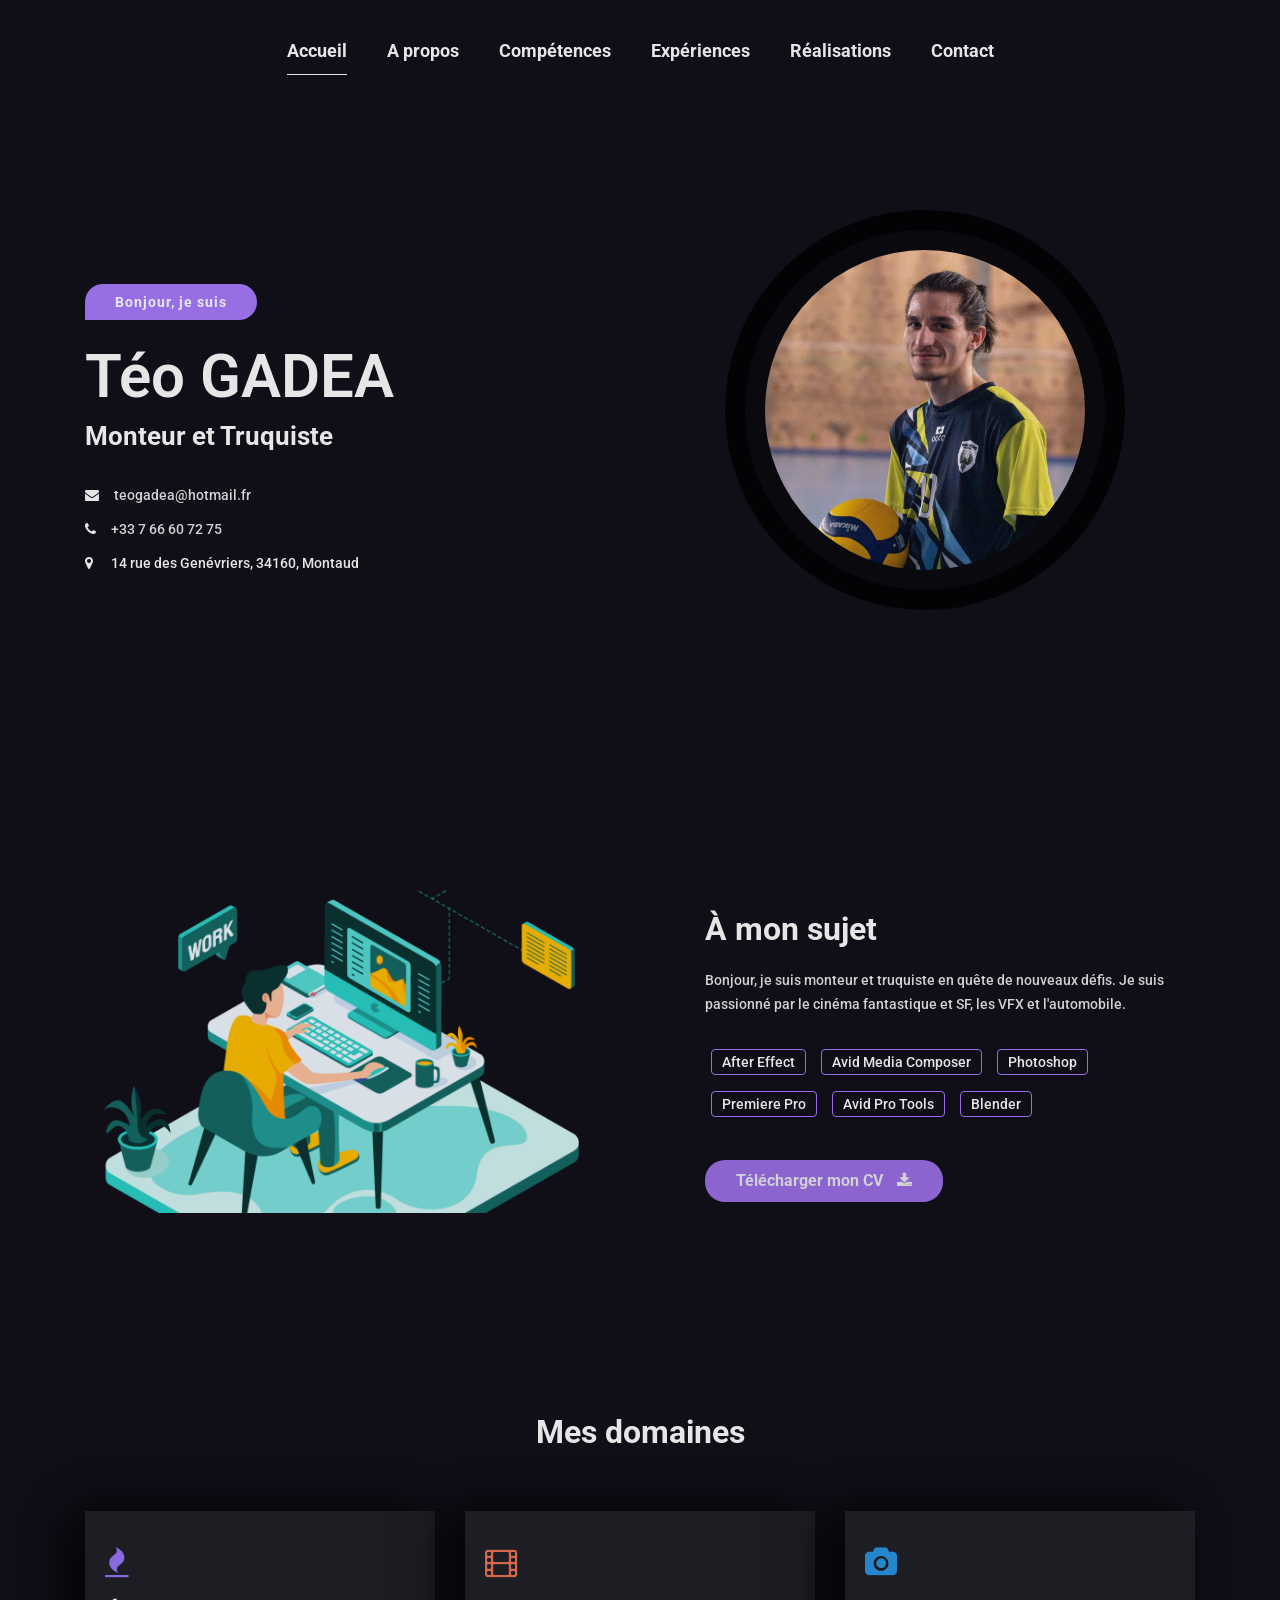
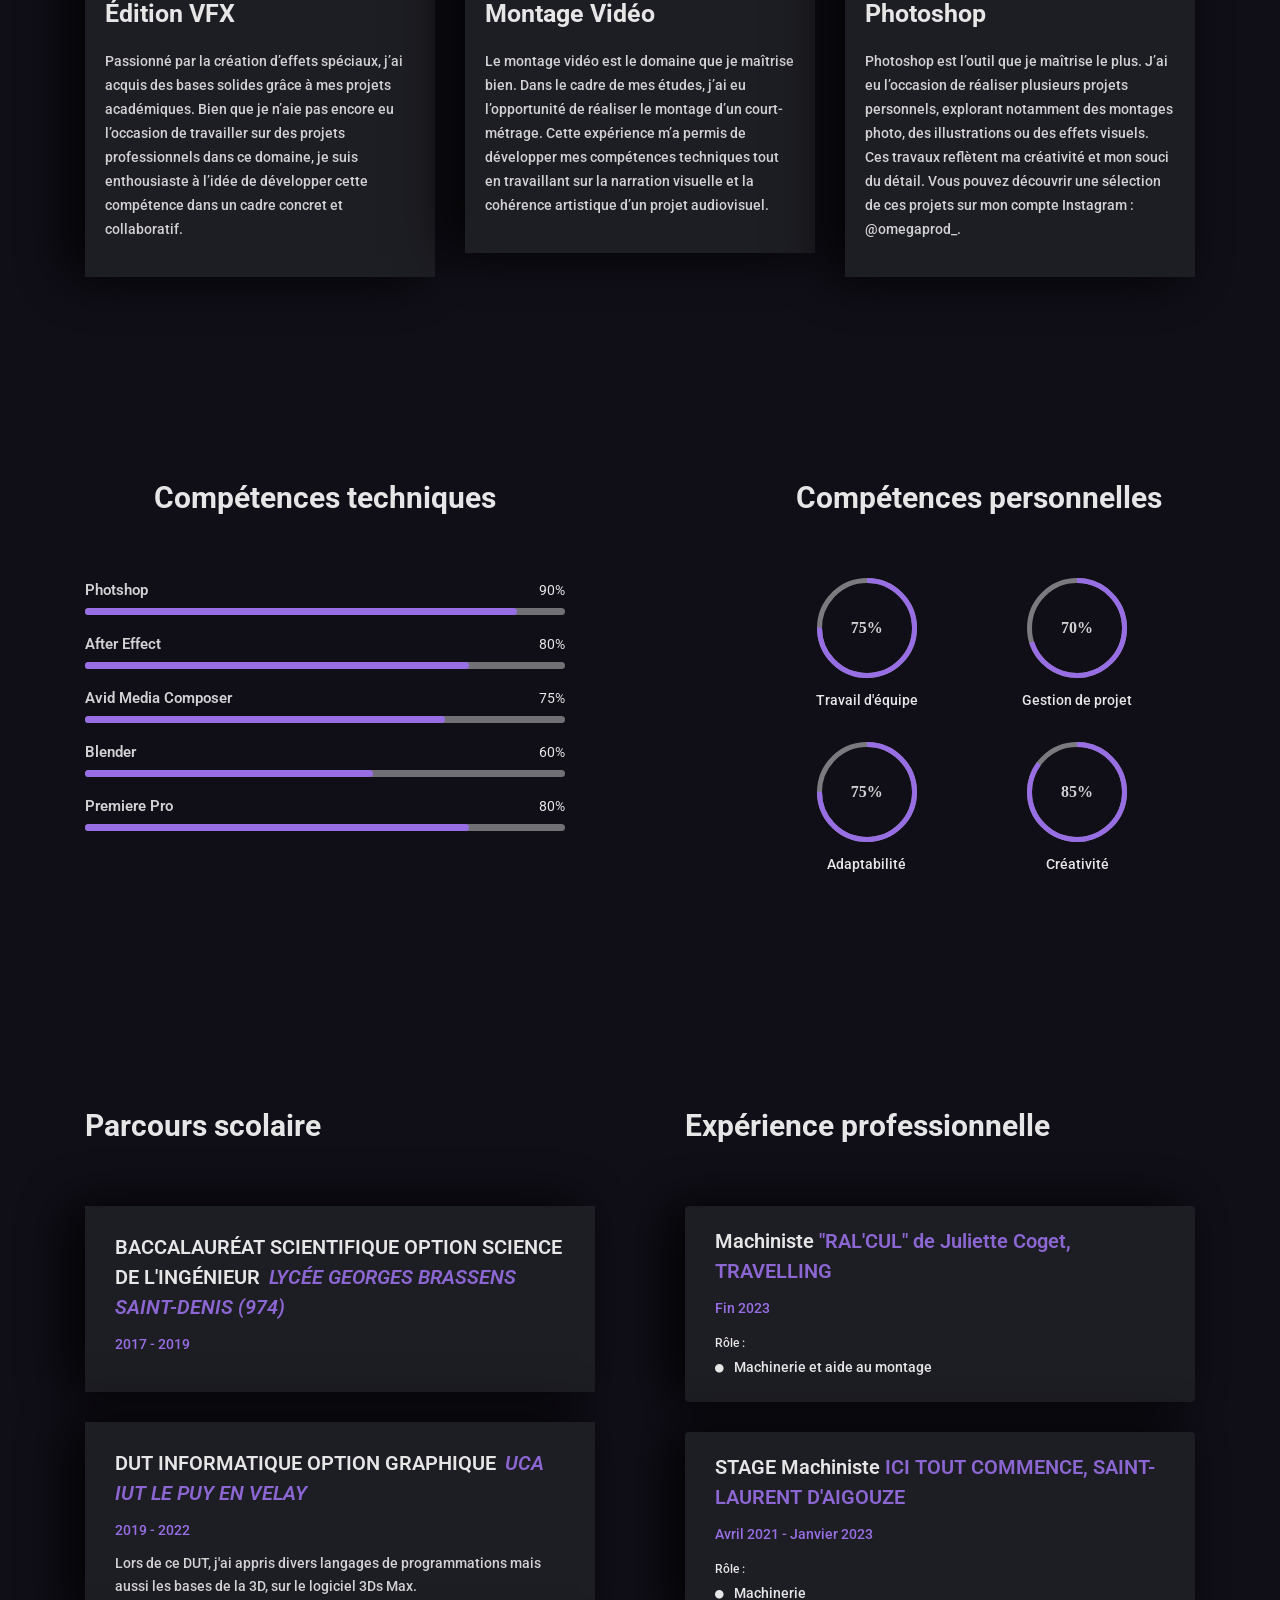
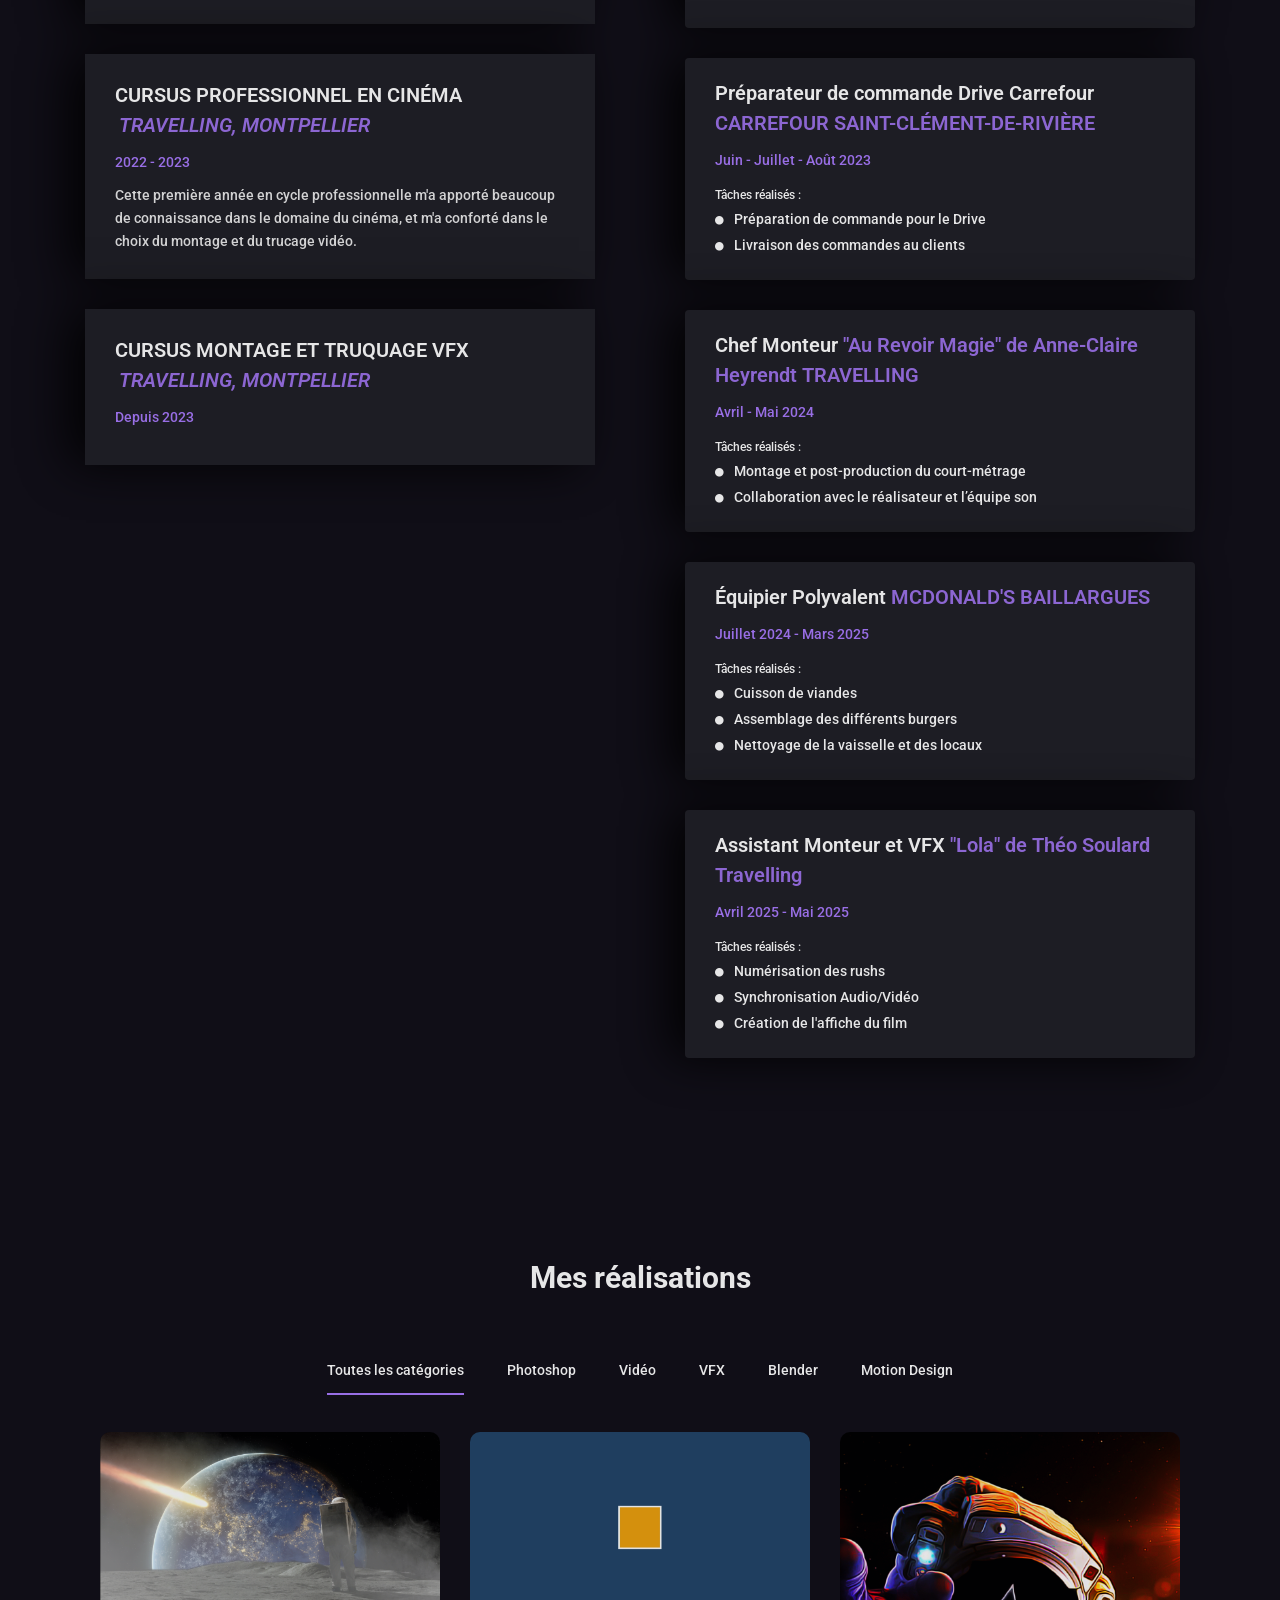
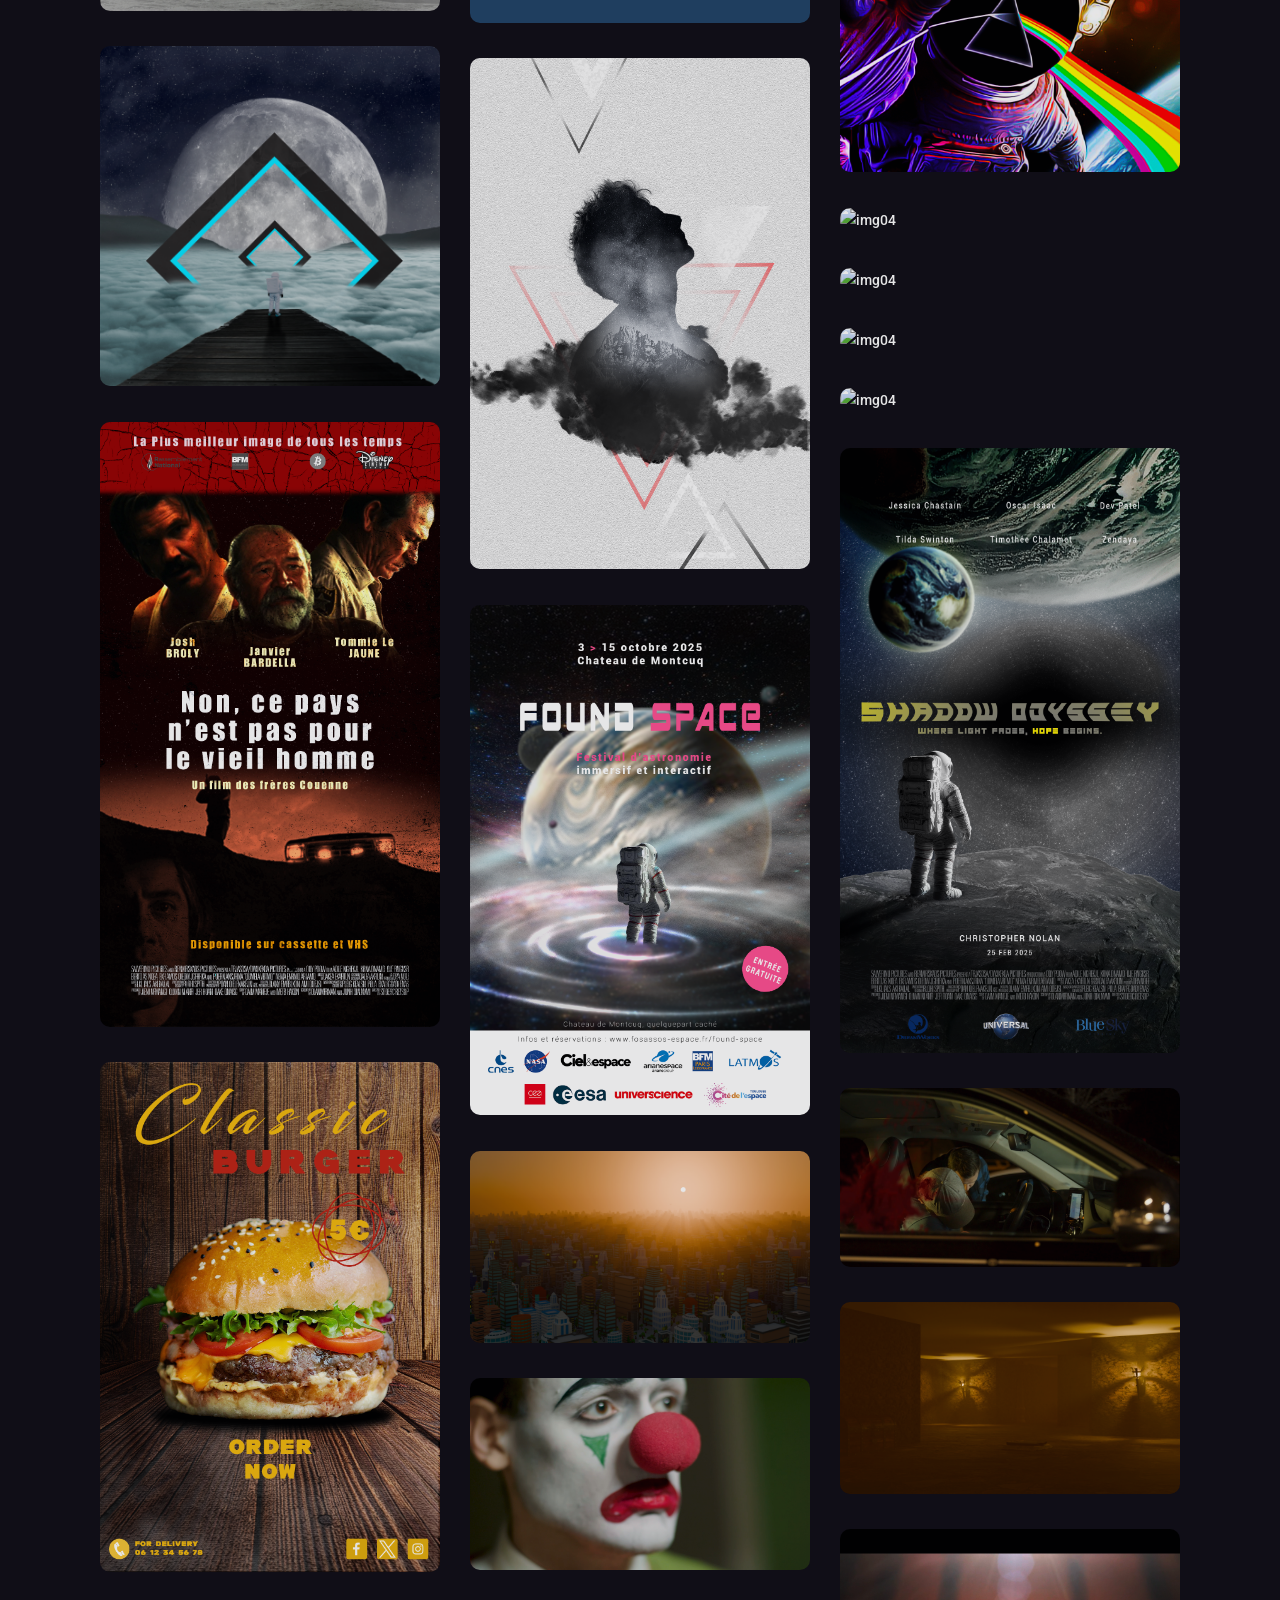
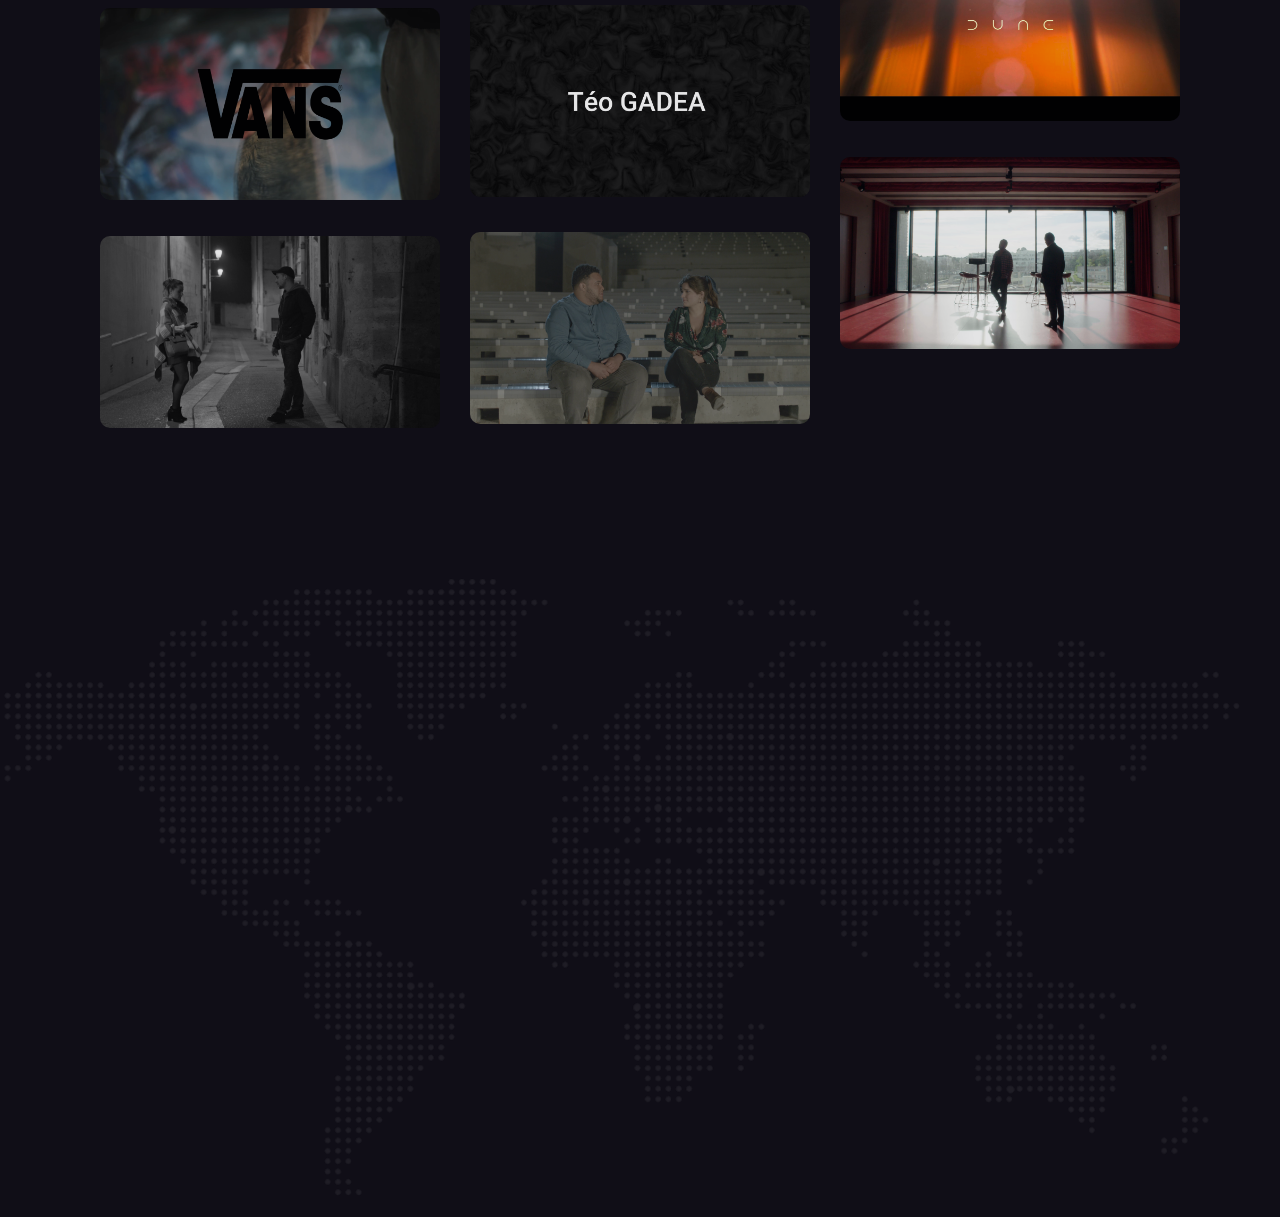
==== commit 45aac8fe: "update titre" ====
--- a/index.html
+++ b/index.html
@@ -379,7 +379,7 @@
                             <div class="mh-experience-deatils">
                                 <div class="mh-work-item dark-bg wow fadeInUp" data-wow-duration="0.8s"
                                     data-wow-delay="0.4s">
-                                    <h4>Machiniste <a href="#">RAL'CUL, TRAVELLING</a></h4>
+                                    <h4>Machiniste <a href="#">"RAL'CUL" de Juliette Coget, TRAVELLING</a></h4>
                                     <div class="mh-eduyear">Fin 2023</div>
                                     <span>Rôle :</span>
                                     <ul class="work-responsibility">
@@ -407,7 +407,7 @@
                                 </div>
                                 <div class="mh-work-item dark-bg wow fadeInUp" data-wow-duration="0.8s"
                                     data-wow-delay="1s">
-                                    <h4>Chef Monteur "Au Revoir Magie" de Anne-Claire Heyrendt <a href="#">TRAVELLING</a></h4>
+                                    <h4>Chef Monteur <a href="#">"Au Revoir Magie" de Anne-Claire Heyrendt TRAVELLING</a></h4>
                                     <div class="mh-eduyear">Avril - Mai 2024</div>
                                     <span>Tâches réalisés :</span>
                                     <ul class="work-responsibility">
@@ -428,7 +428,7 @@
                                 </div>
                                 <div class="mh-work-item dark-bg wow fadeInUp" data-wow-duration="0.8s"
                                     data-wow-delay="1.4s">
-                                    <h4>Assistant Monteur et VFX "Lola" de Théo Soulard <a href="#">Travelling</a></h4>
+                                    <h4>Assistant Monteur et VFX <a href="#">"Lola" de Théo Soulard <a href="#">Travelling</a></h4>
                                     <div class="mh-eduyear">Avril 2025 - Mai 2025</div>
                                     <span>Tâches réalisés :</span>
                                     <ul class="work-responsibility">
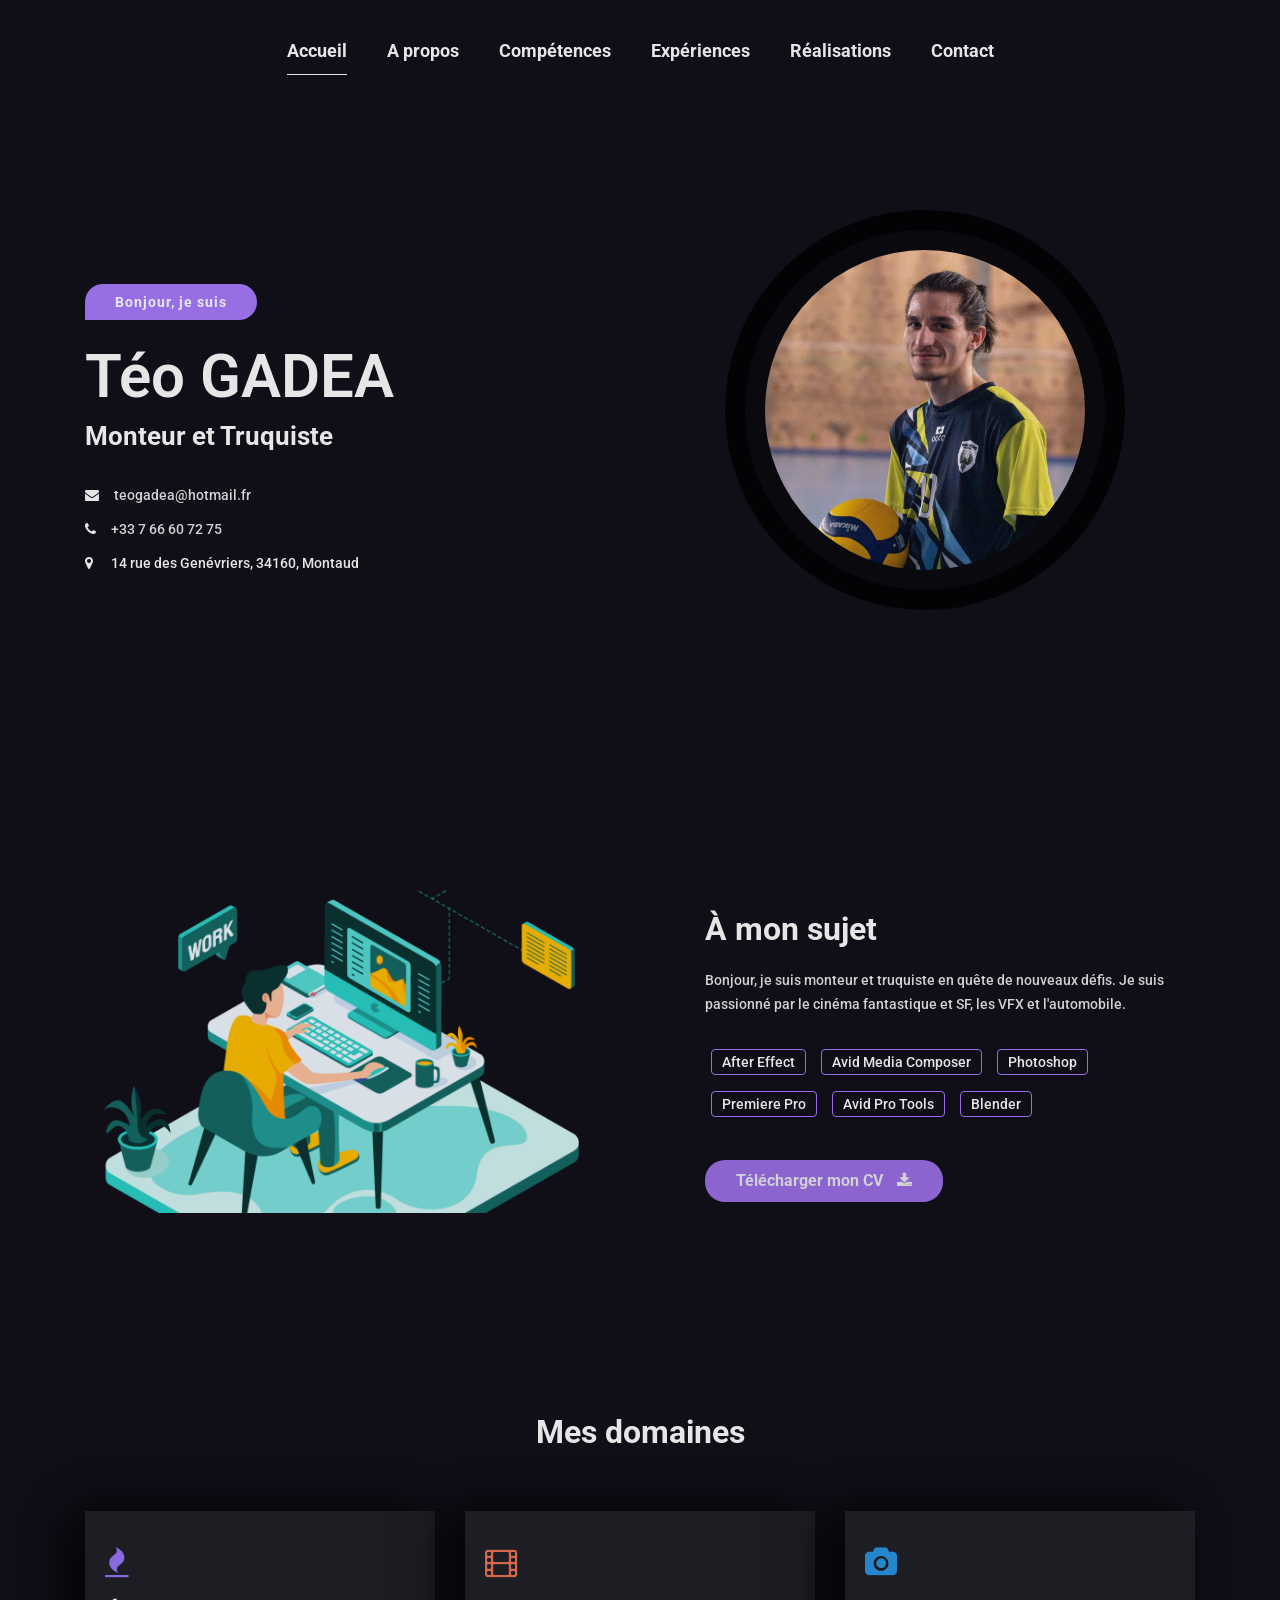
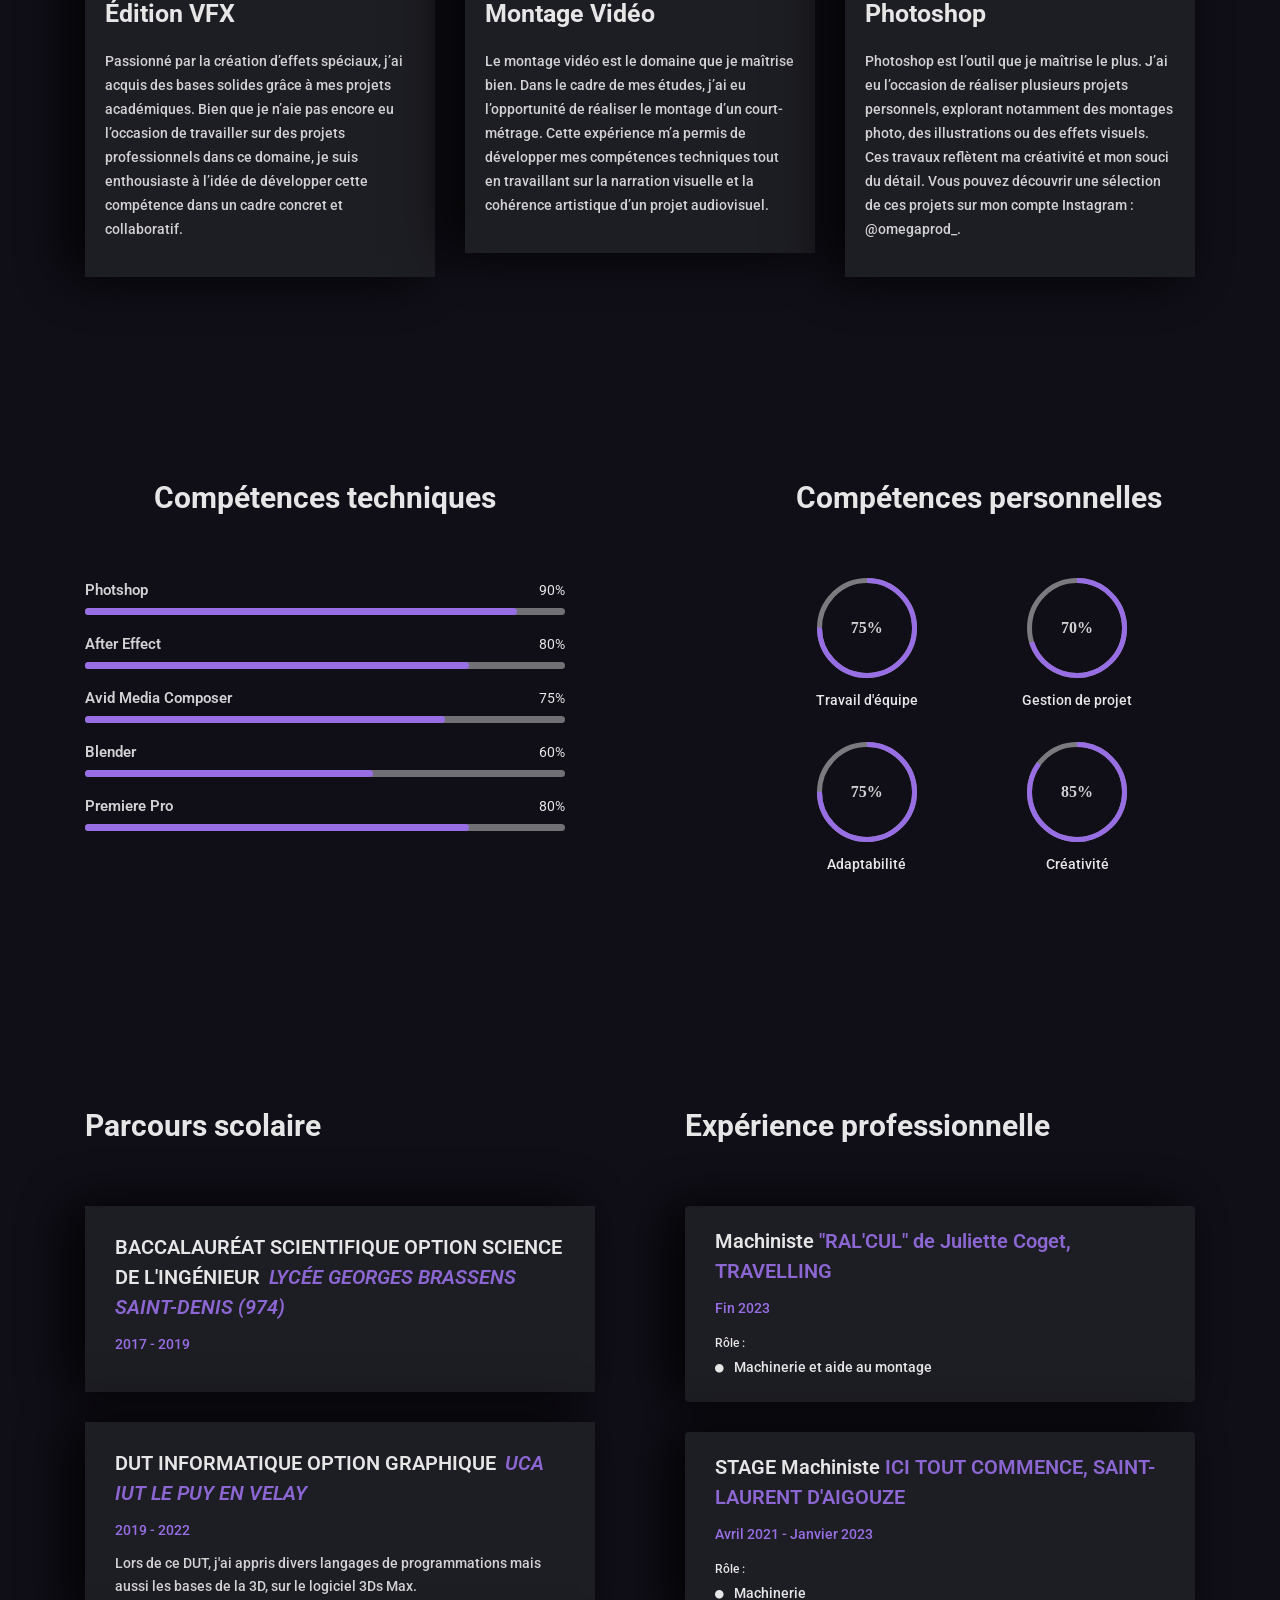
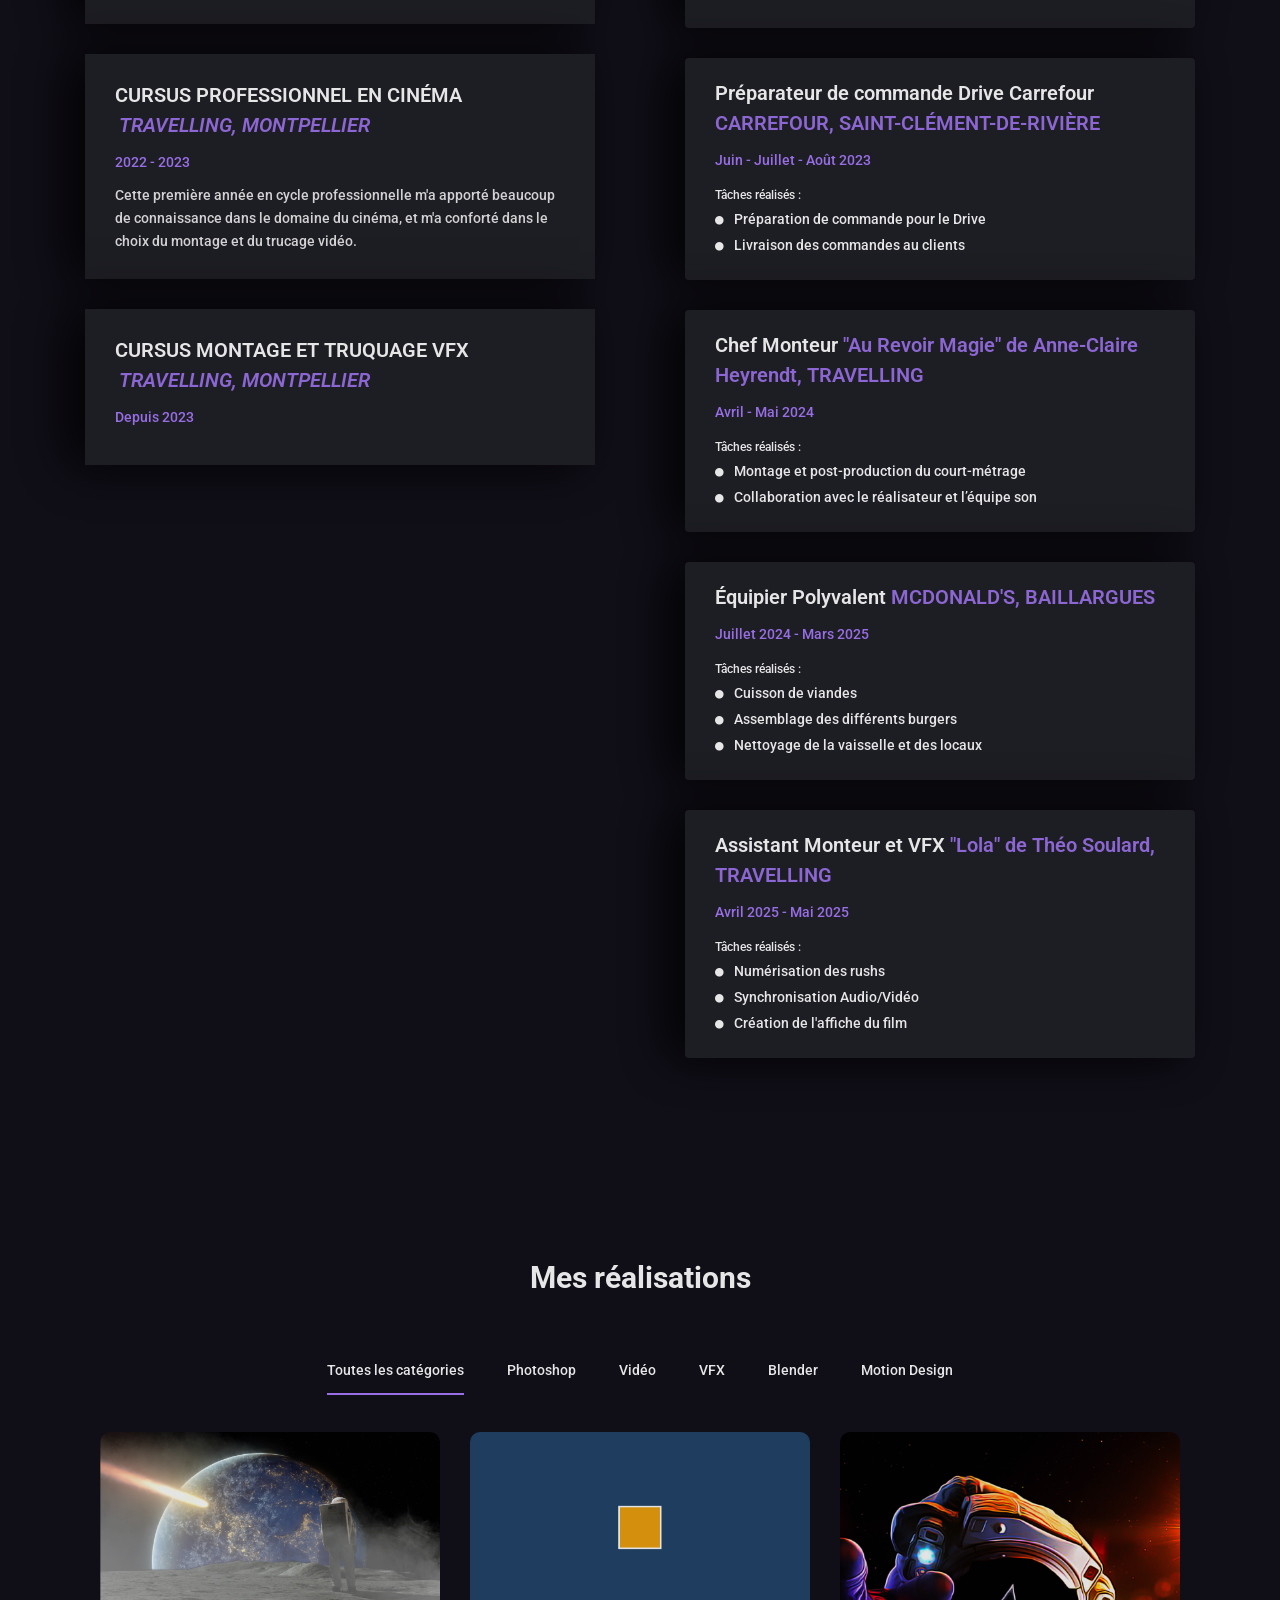
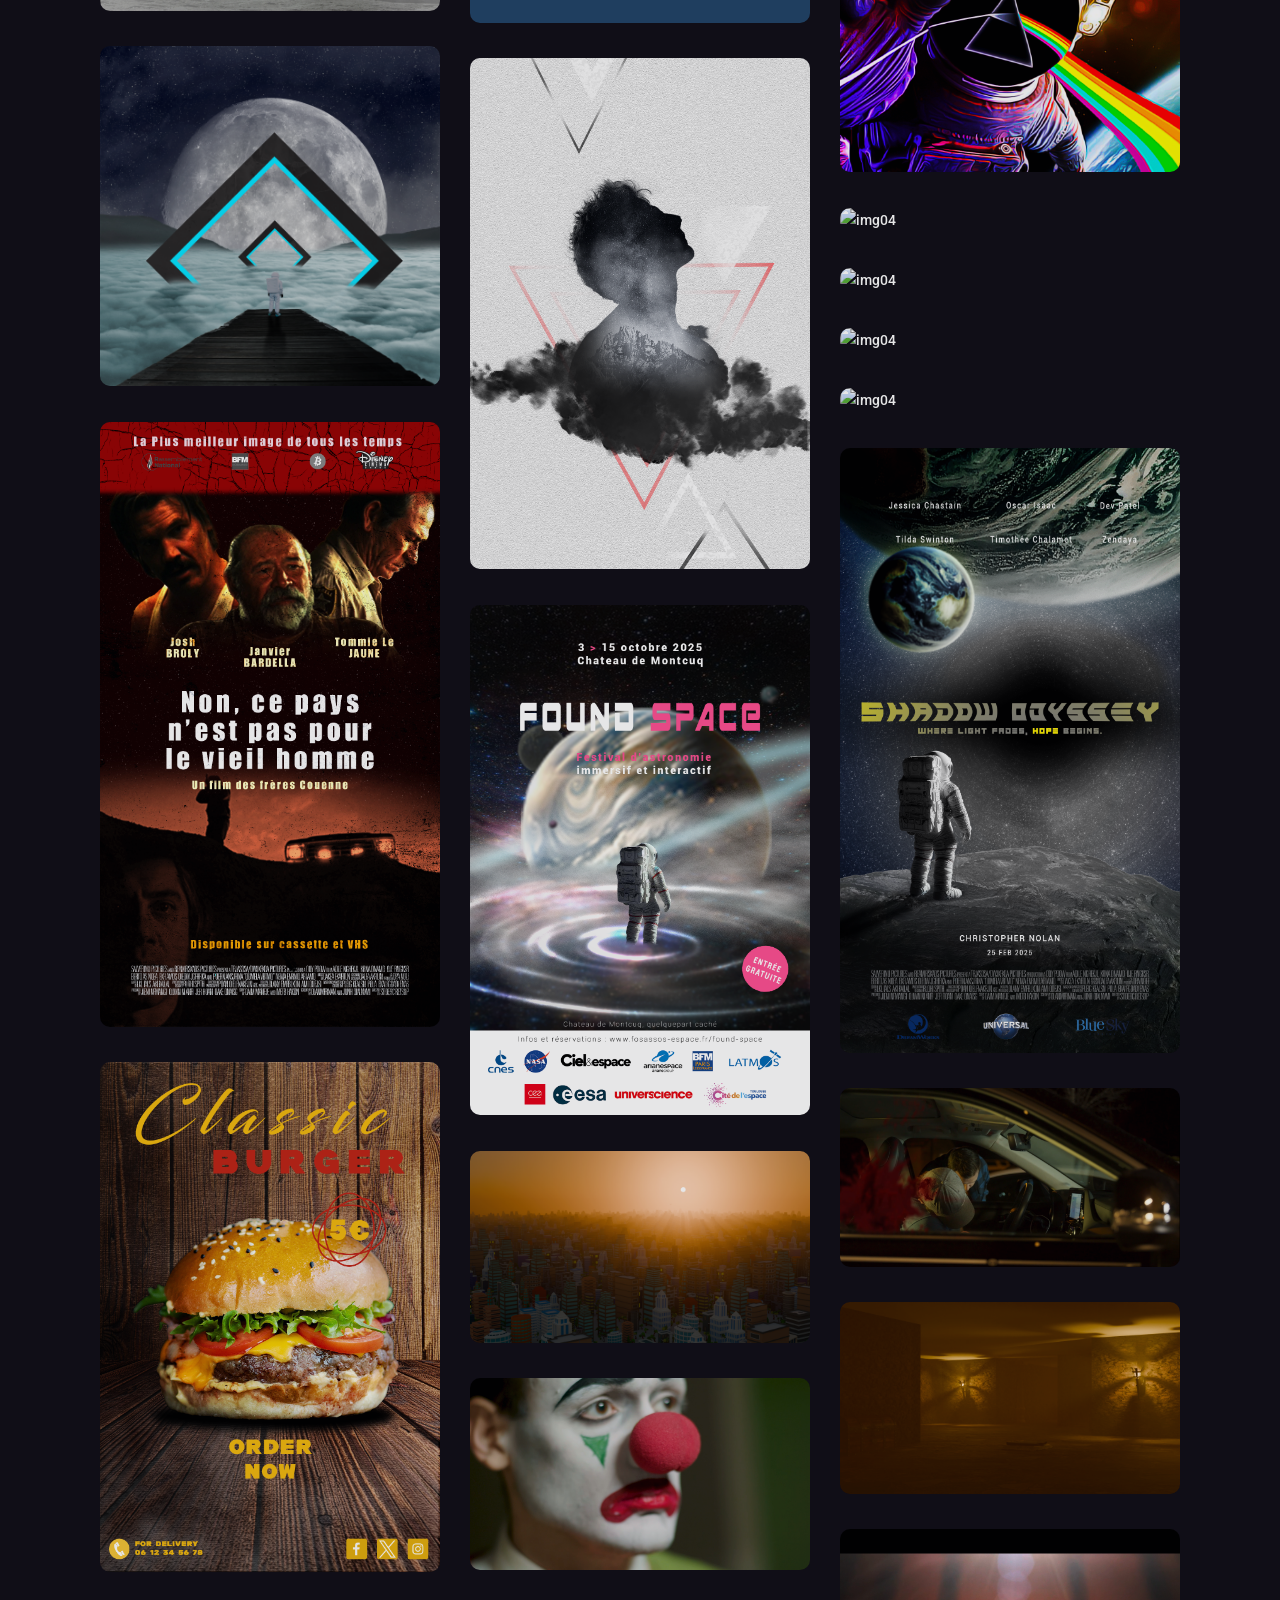
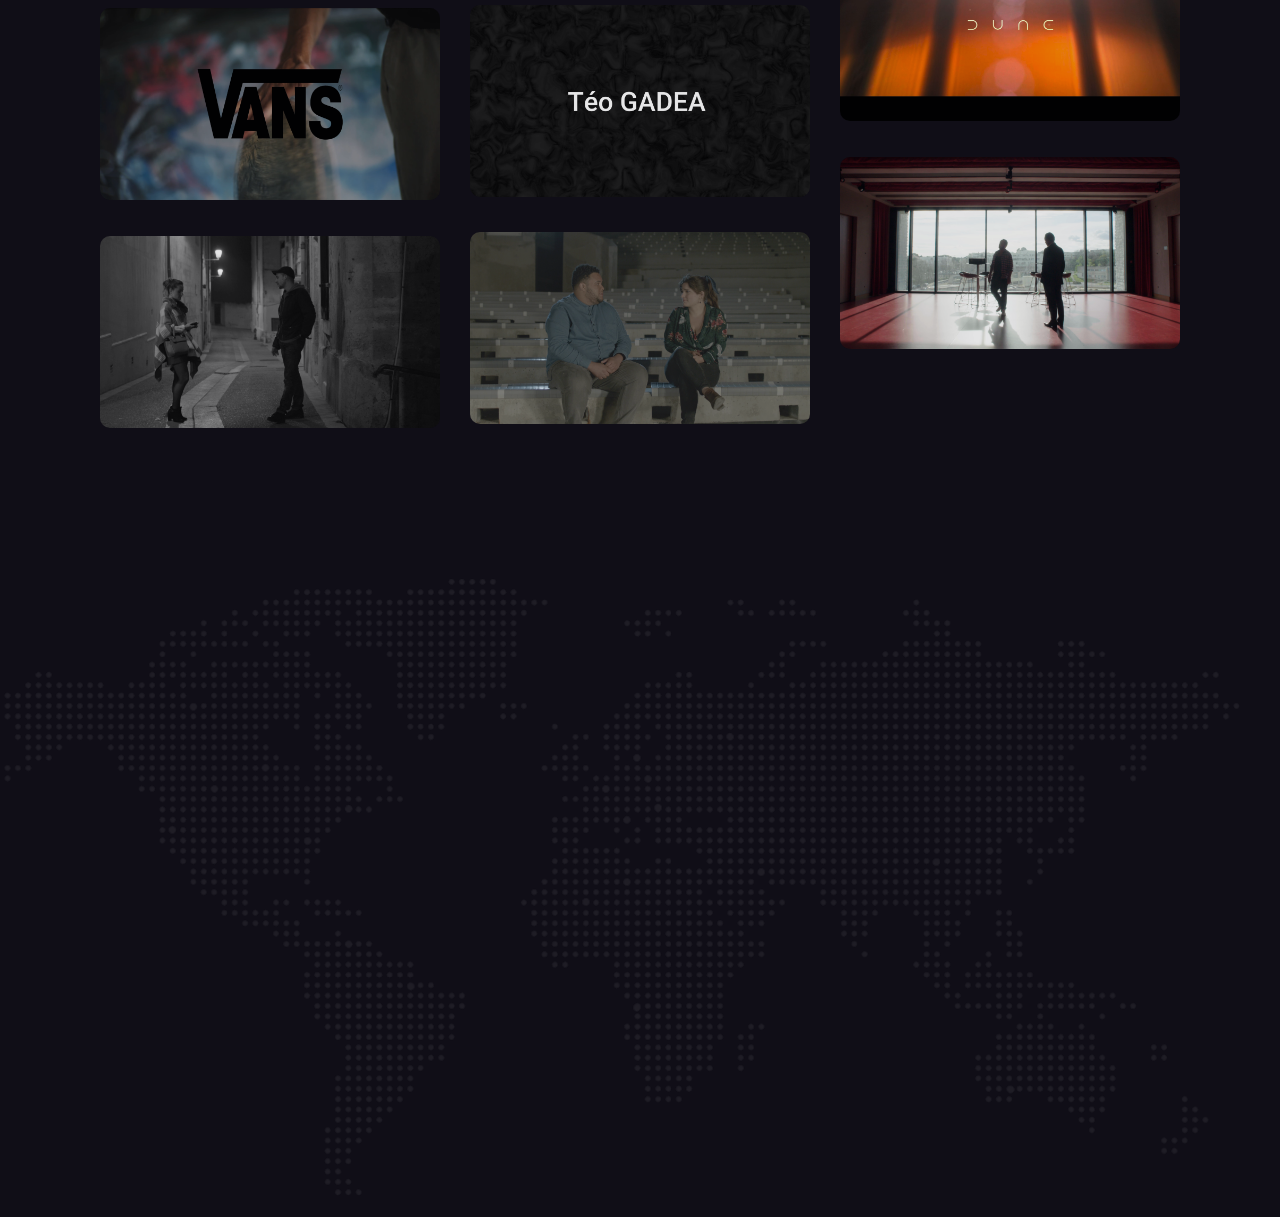
==== commit 753584b8: "last updates" ====
--- a/index.html
+++ b/index.html
@@ -397,7 +397,7 @@
                                 </div>
                                 <div class="mh-work-item dark-bg wow fadeInUp" data-wow-duration="0.8s"
                                     data-wow-delay="0.8s">
-                                    <h4>Préparateur de commande Drive Carrefour <a href="#">CARREFOUR SAINT-CLÉMENT-DE-RIVIÈRE</a></h4>
+                                    <h4>Préparateur de commande Drive Carrefour <a href="#">CARREFOUR, SAINT-CLÉMENT-DE-RIVIÈRE</a></h4>
                                     <div class="mh-eduyear">Juin - Juillet - Août 2023</div>
                                     <span>Tâches réalisés :</span>
                                     <ul class="work-responsibility">
@@ -407,7 +407,7 @@
                                 </div>
                                 <div class="mh-work-item dark-bg wow fadeInUp" data-wow-duration="0.8s"
                                     data-wow-delay="1s">
-                                    <h4>Chef Monteur <a href="#">"Au Revoir Magie" de Anne-Claire Heyrendt TRAVELLING</a></h4>
+                                    <h4>Chef Monteur <a href="#">"Au Revoir Magie" de Anne-Claire Heyrendt, TRAVELLING</a></h4>
                                     <div class="mh-eduyear">Avril - Mai 2024</div>
                                     <span>Tâches réalisés :</span>
                                     <ul class="work-responsibility">
@@ -417,7 +417,7 @@
                                 </div>
                                 <div class="mh-work-item dark-bg wow fadeInUp" data-wow-duration="0.8s"
                                     data-wow-delay="1.2s">
-                                    <h4>Équipier Polyvalent <a href="#">MCDONALD'S BAILLARGUES</a></h4>
+                                    <h4>Équipier Polyvalent <a href="#">MCDONALD'S, BAILLARGUES</a></h4>
                                     <div class="mh-eduyear">Juillet 2024 - Mars 2025</div>
                                     <span>Tâches réalisés :</span>
                                     <ul class="work-responsibility">
@@ -428,7 +428,7 @@
                                 </div>
                                 <div class="mh-work-item dark-bg wow fadeInUp" data-wow-duration="0.8s"
                                     data-wow-delay="1.4s">
-                                    <h4>Assistant Monteur et VFX <a href="#">"Lola" de Théo Soulard <a href="#">Travelling</a></h4>
+                                    <h4>Assistant Monteur et VFX <a href="#">"Lola" de Théo Soulard, TRAVELLING</a></h4>
                                     <div class="mh-eduyear">Avril 2025 - Mai 2025</div>
                                     <span>Tâches réalisés :</span>
                                     <ul class="work-responsibility">
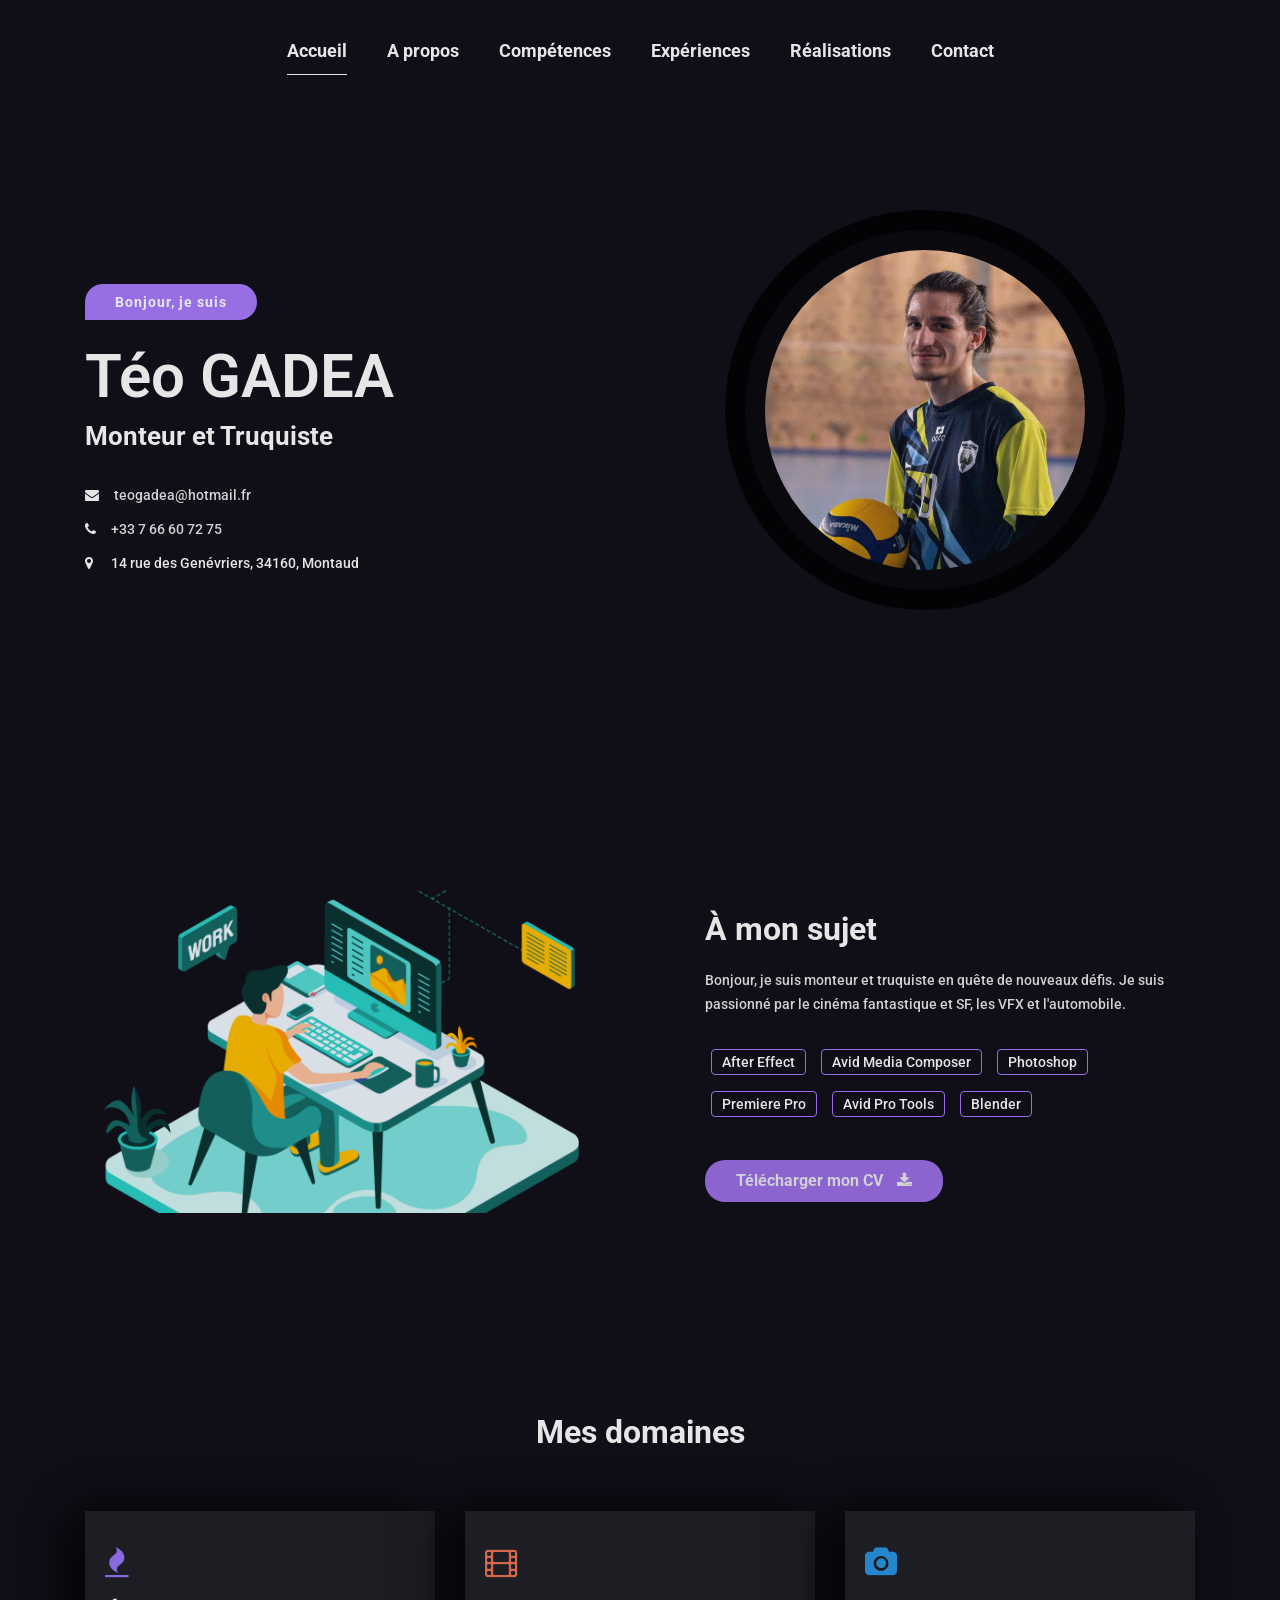
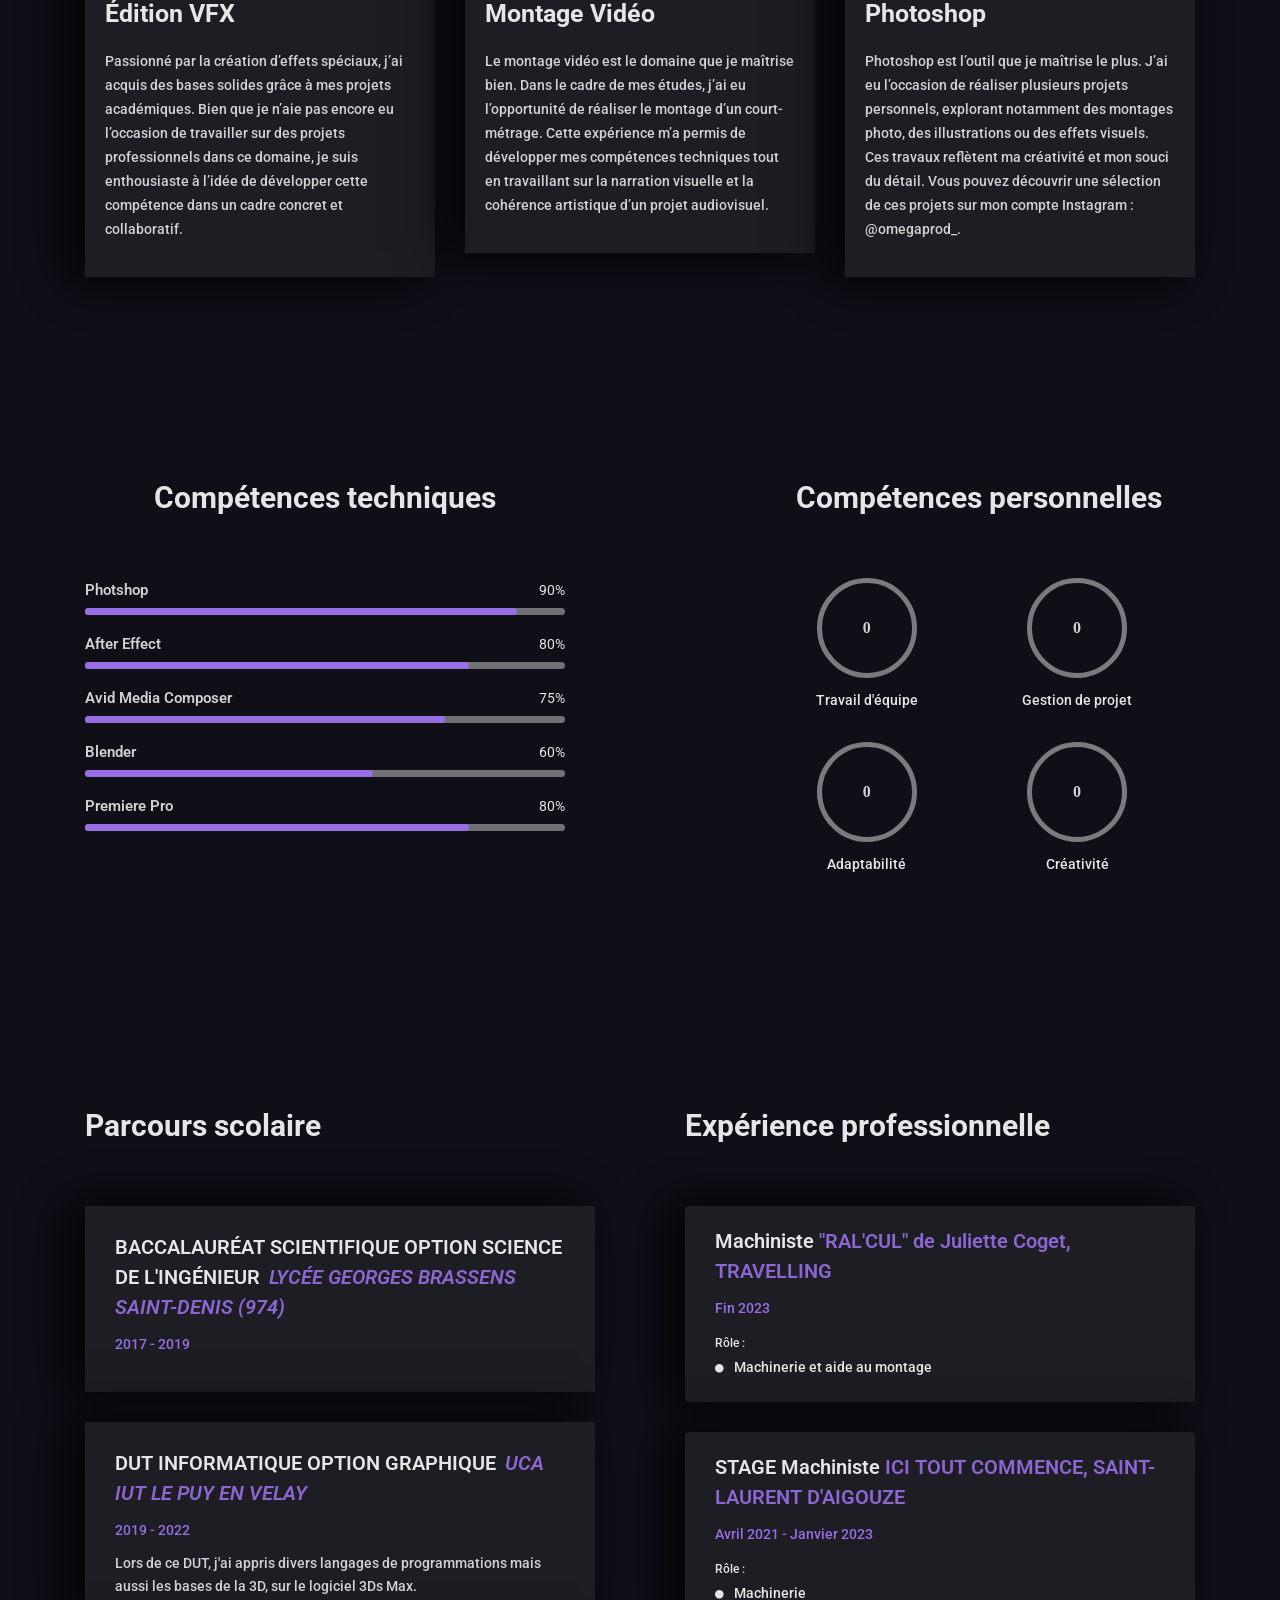
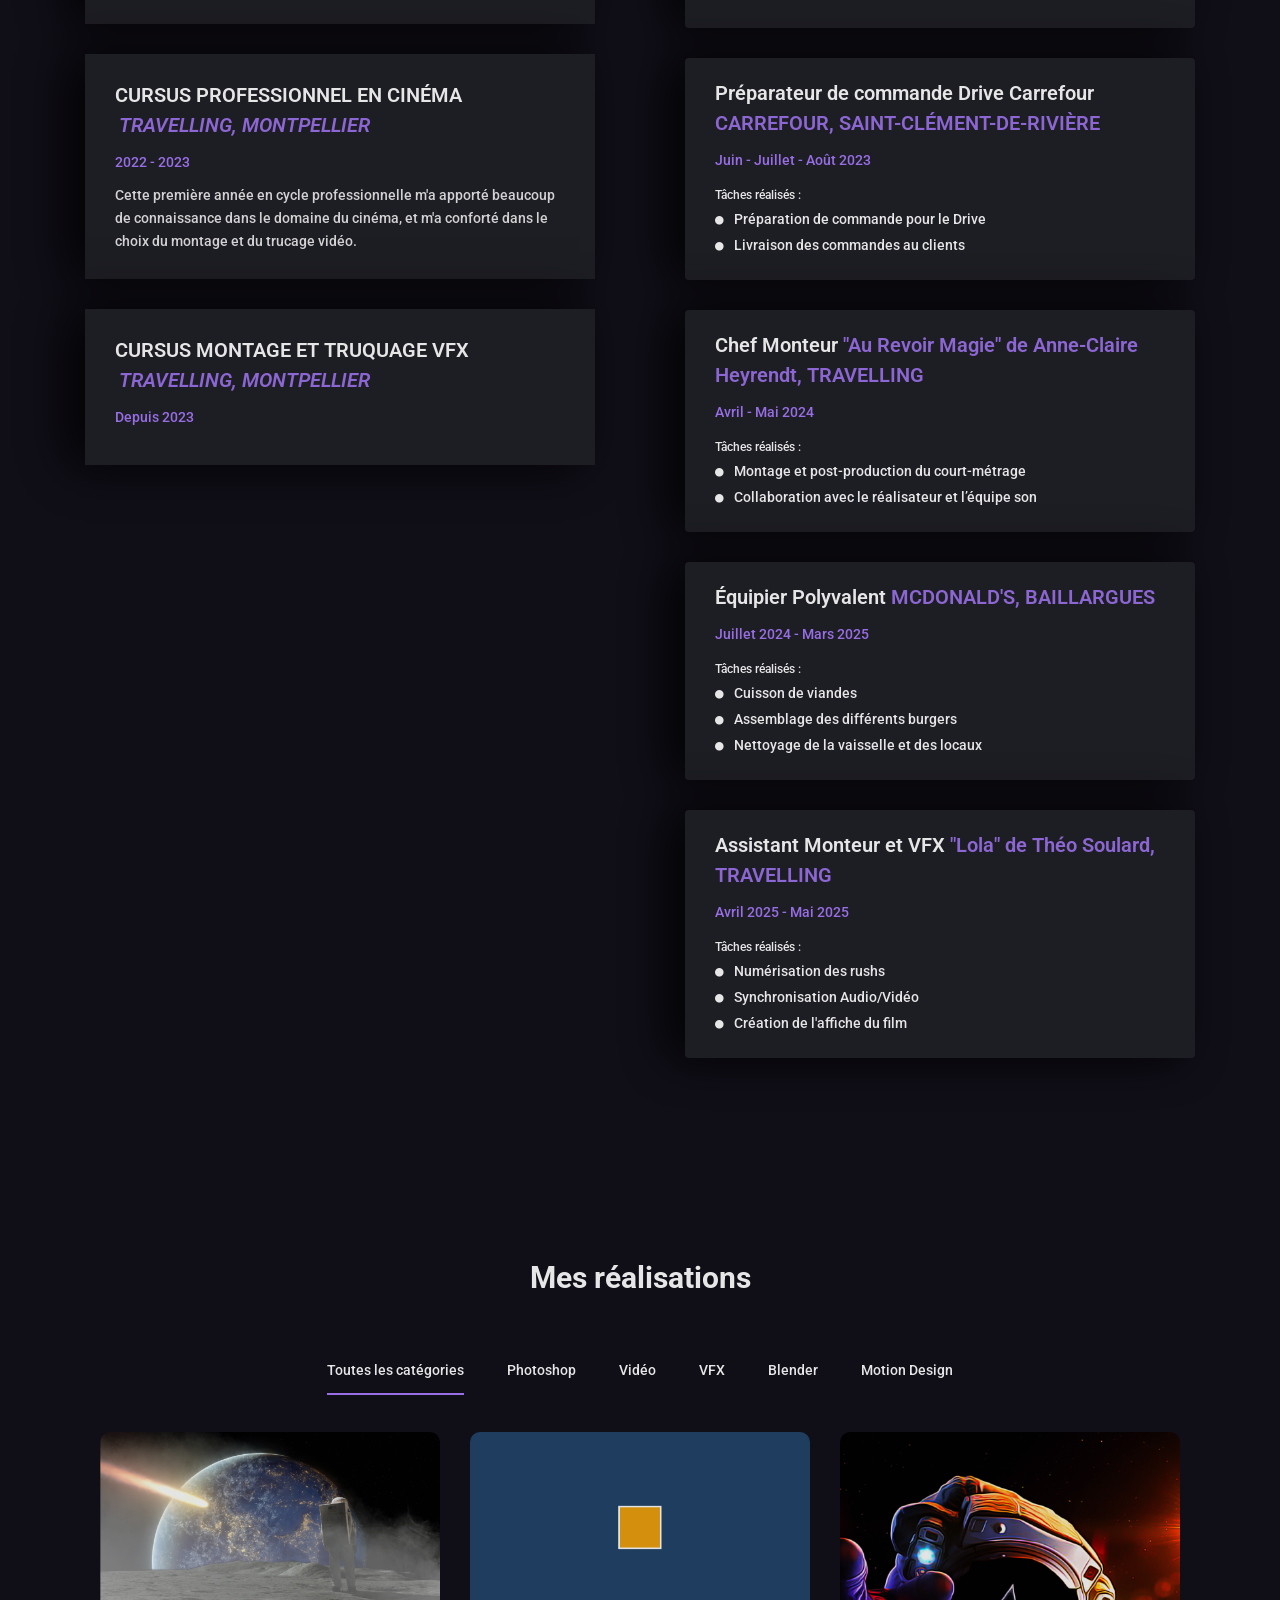
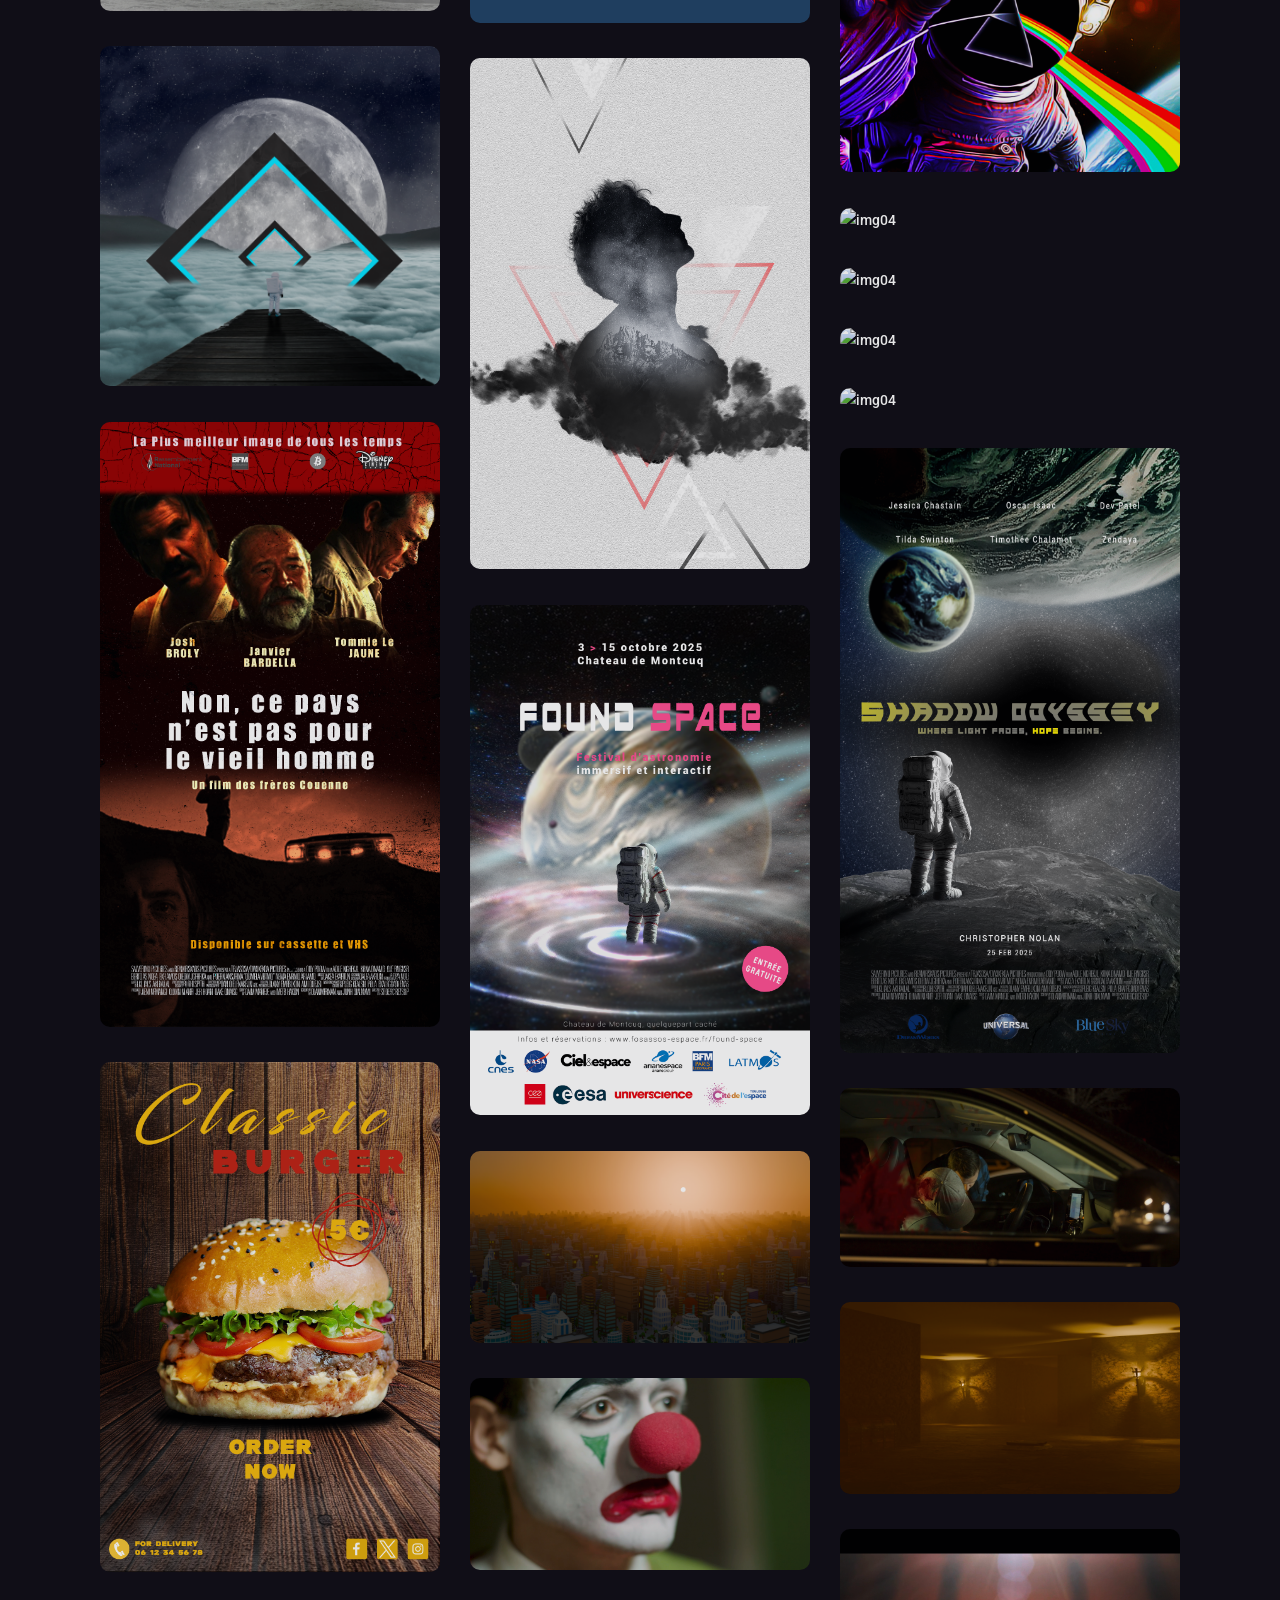
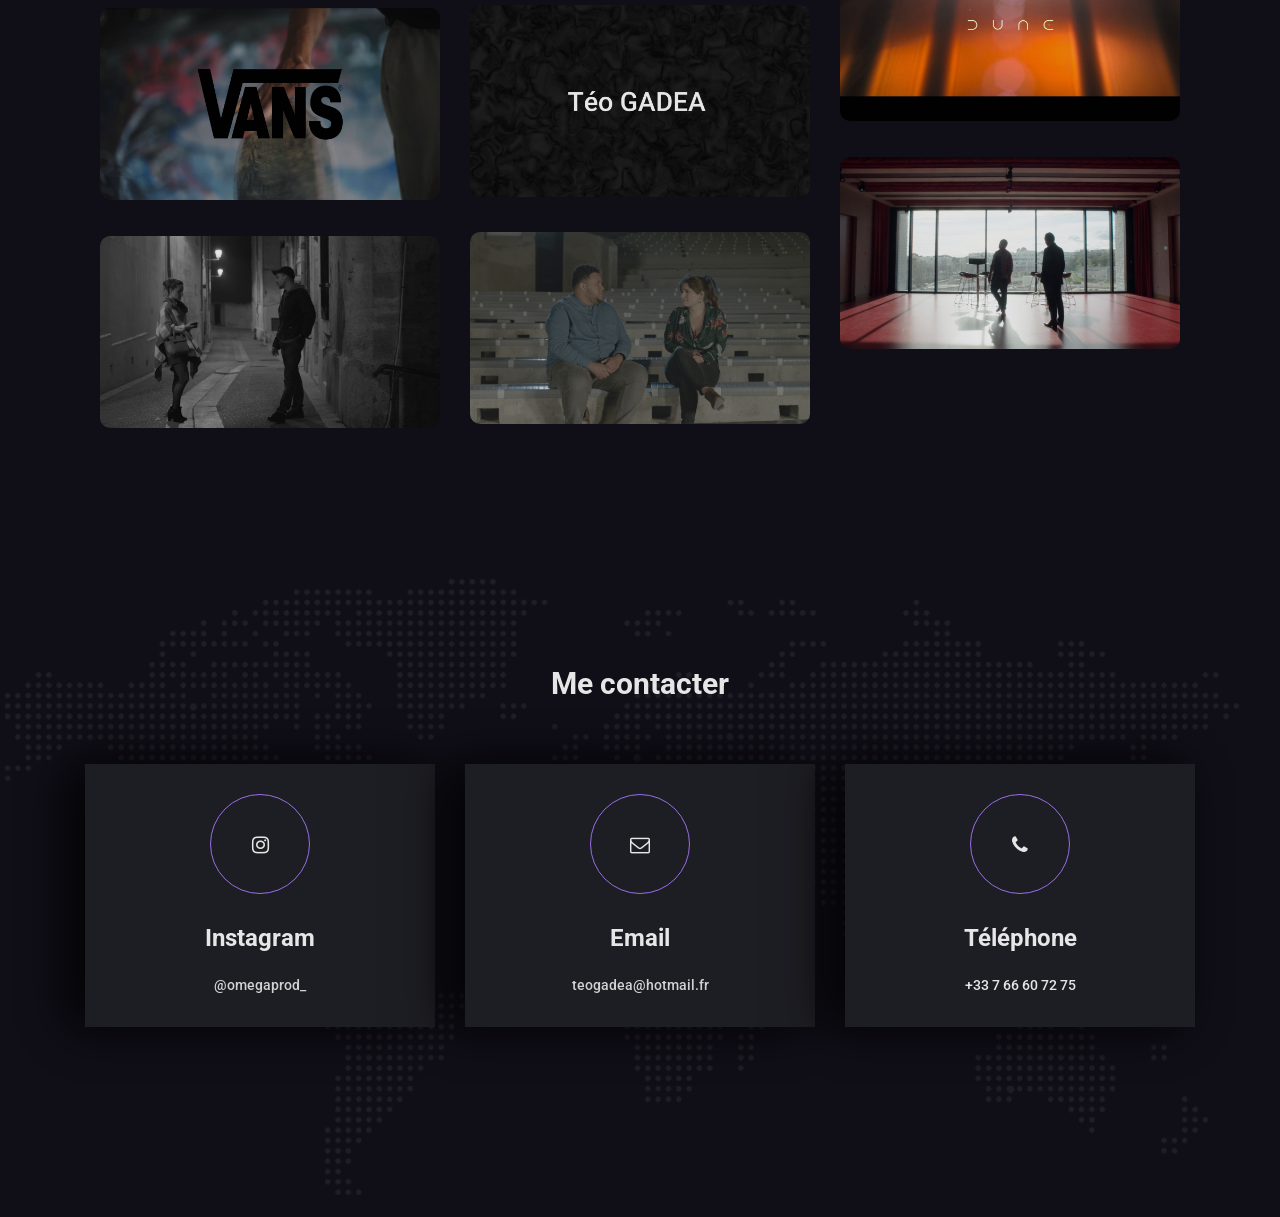
==== commit c07dd6df: "résolution pb VFX Headshot" ====
--- a/index.html
+++ b/index.html
@@ -1043,7 +1043,7 @@
                     <div class="col-sm-7">
                        <div class="mh-portfolio-modal-img">
                             <video controls class="img-fluid">
-                                <source src="assets/images/projet/HeadShot.mp4" type="video/webm">
+                                <source src="assets/images/projet/HeadShot.mp4" type="video/mp4">
                             </video>
                         </div>
                     </div>
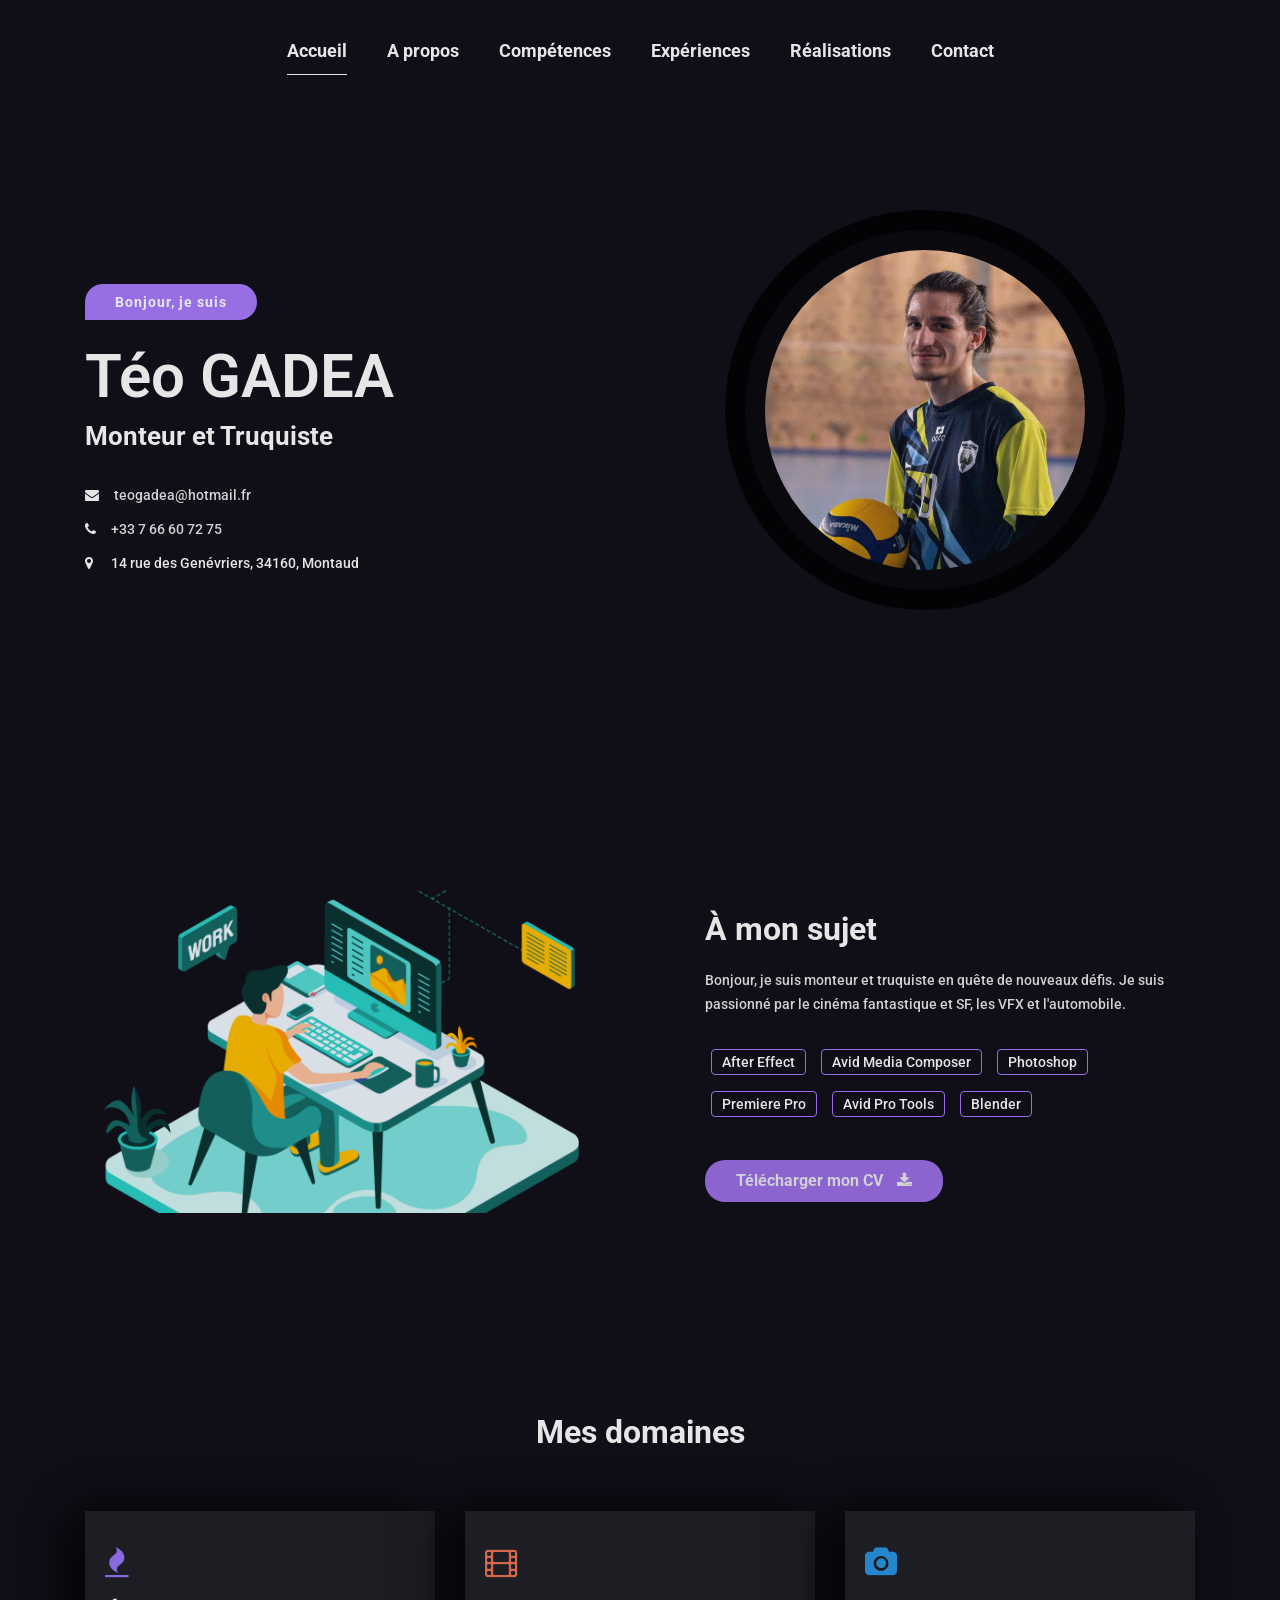
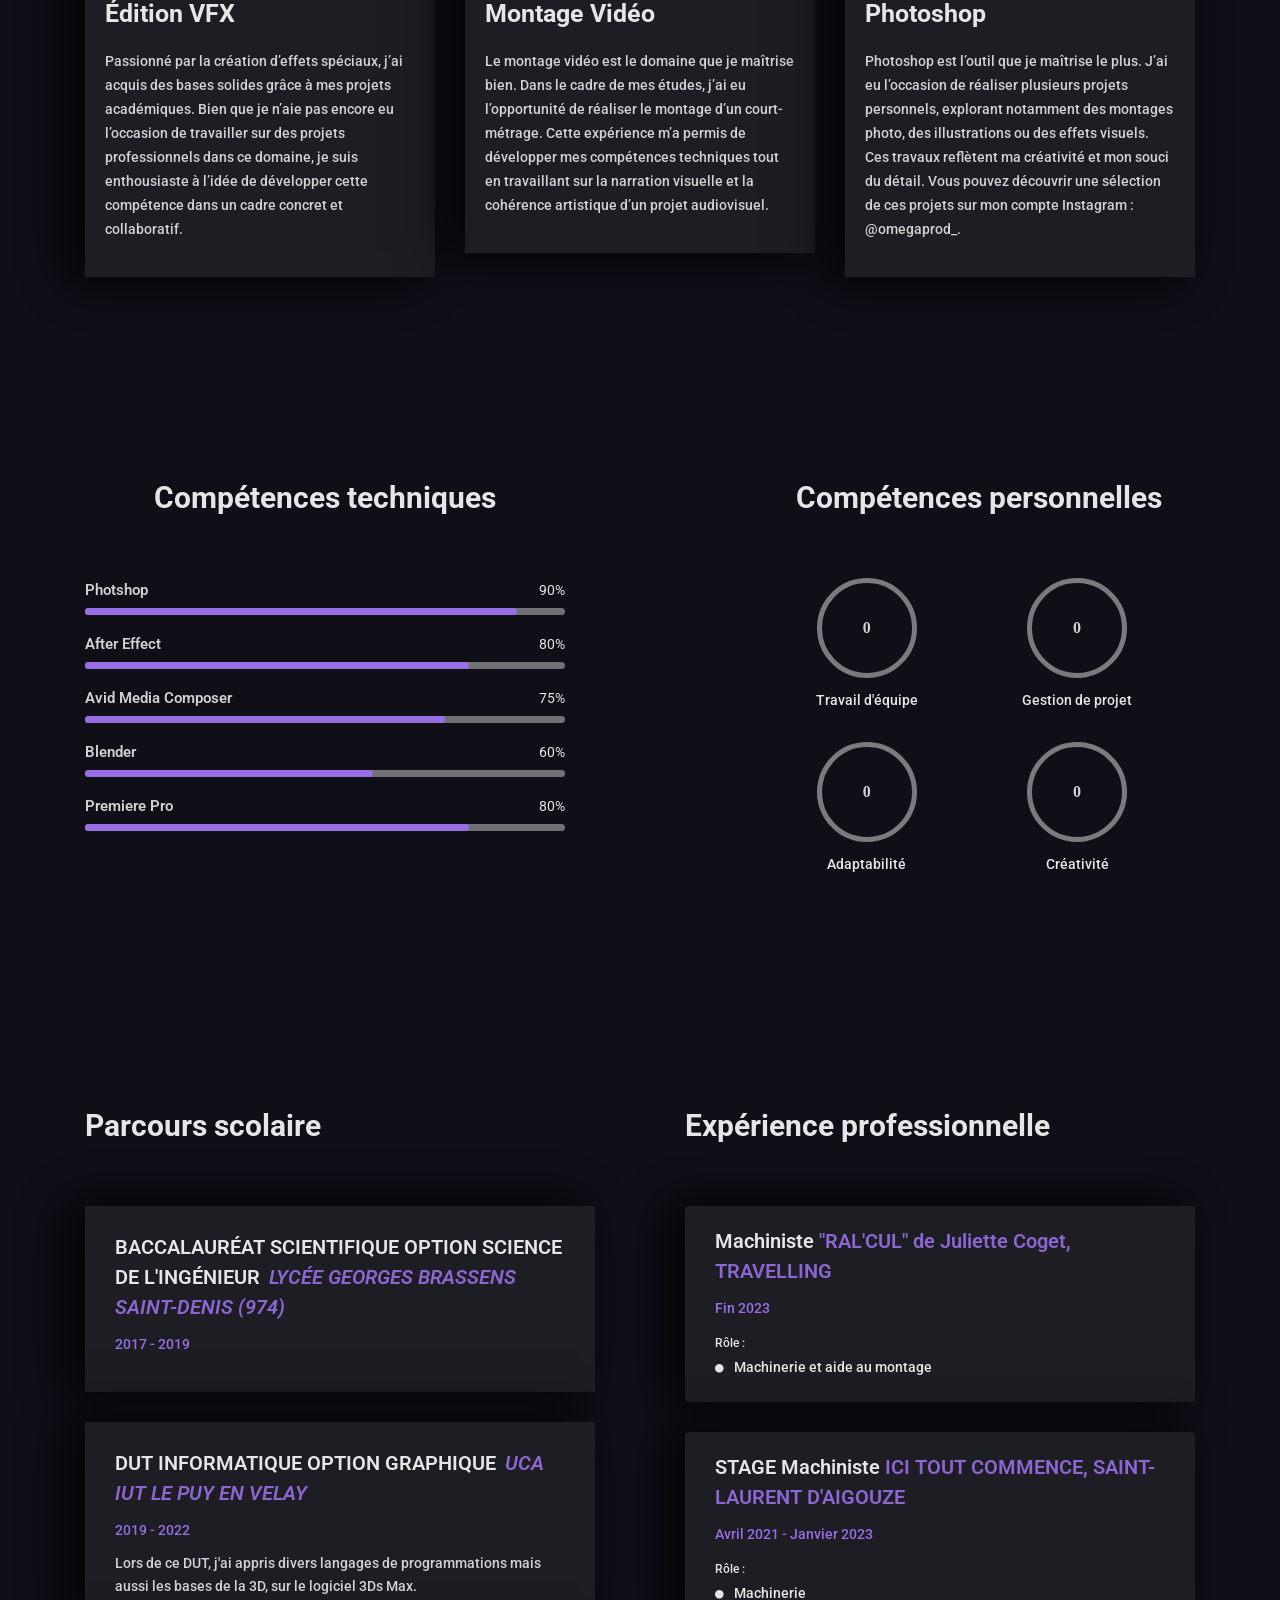
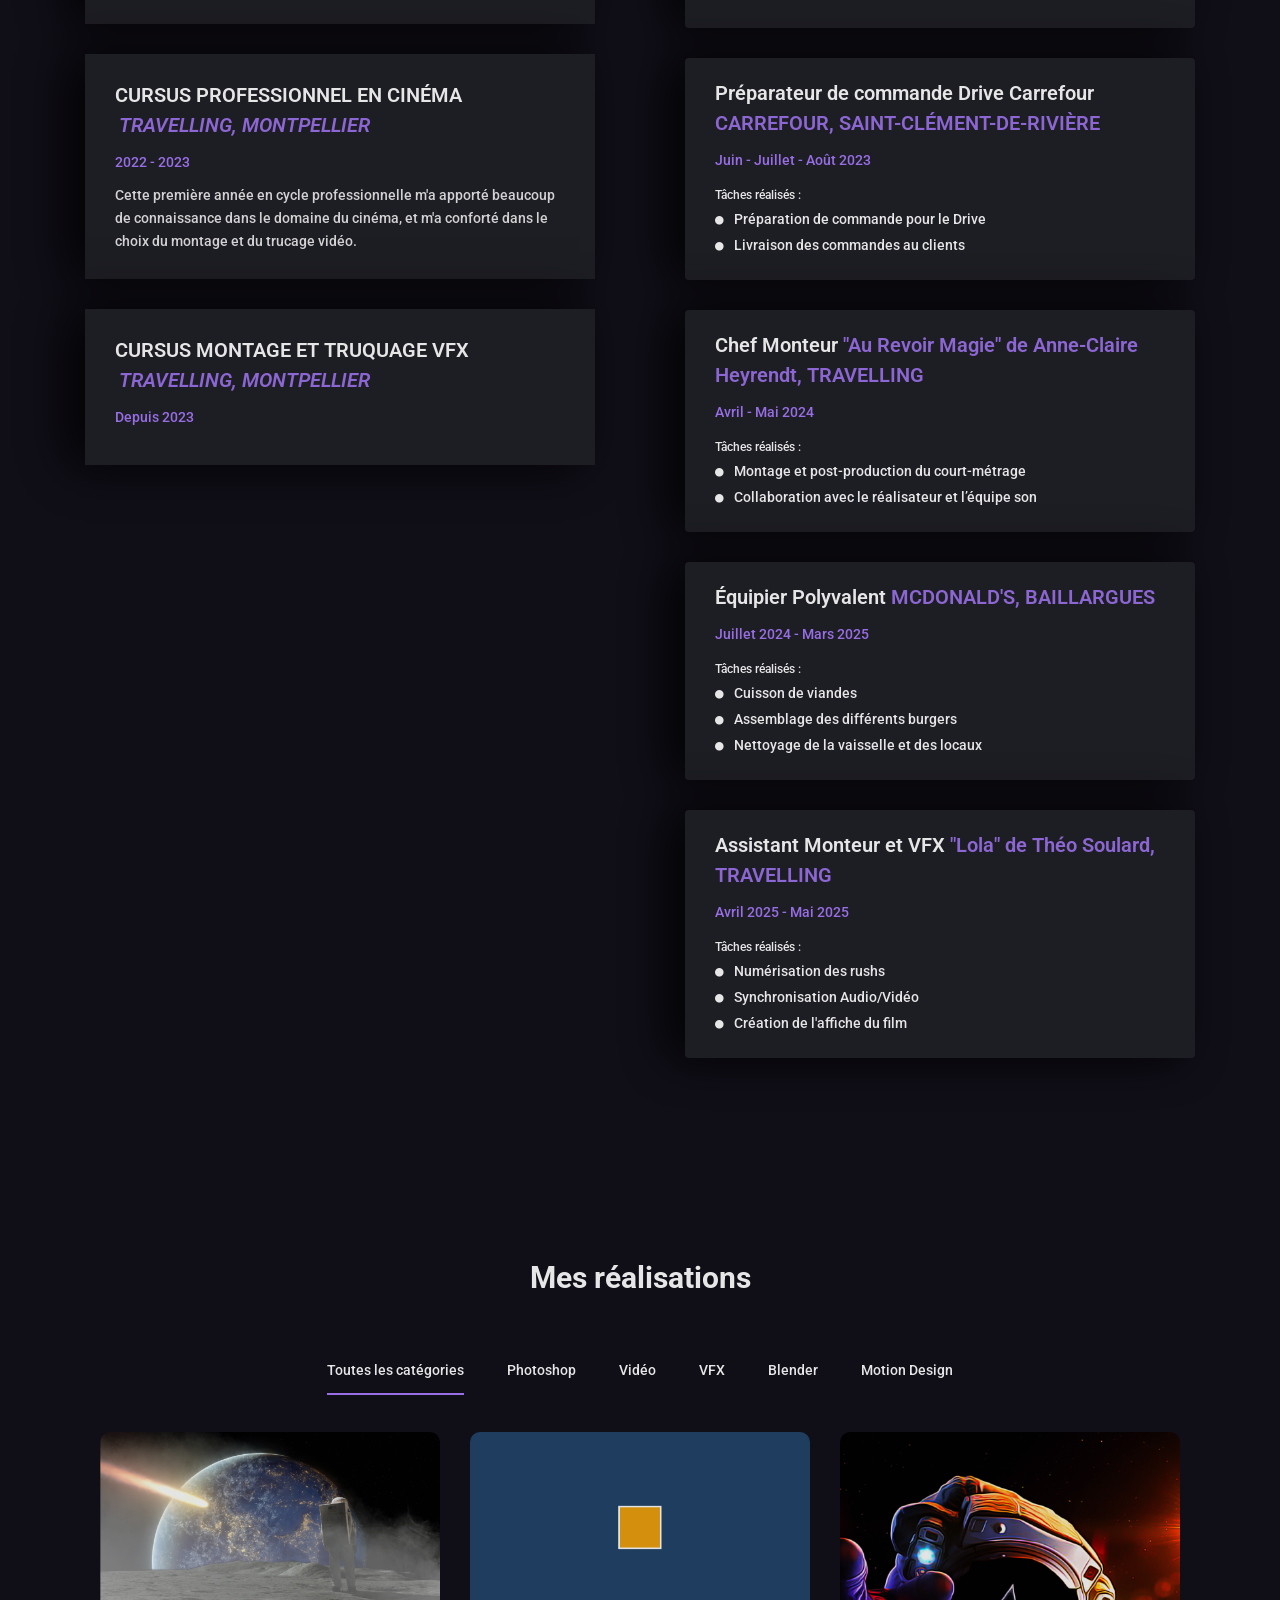
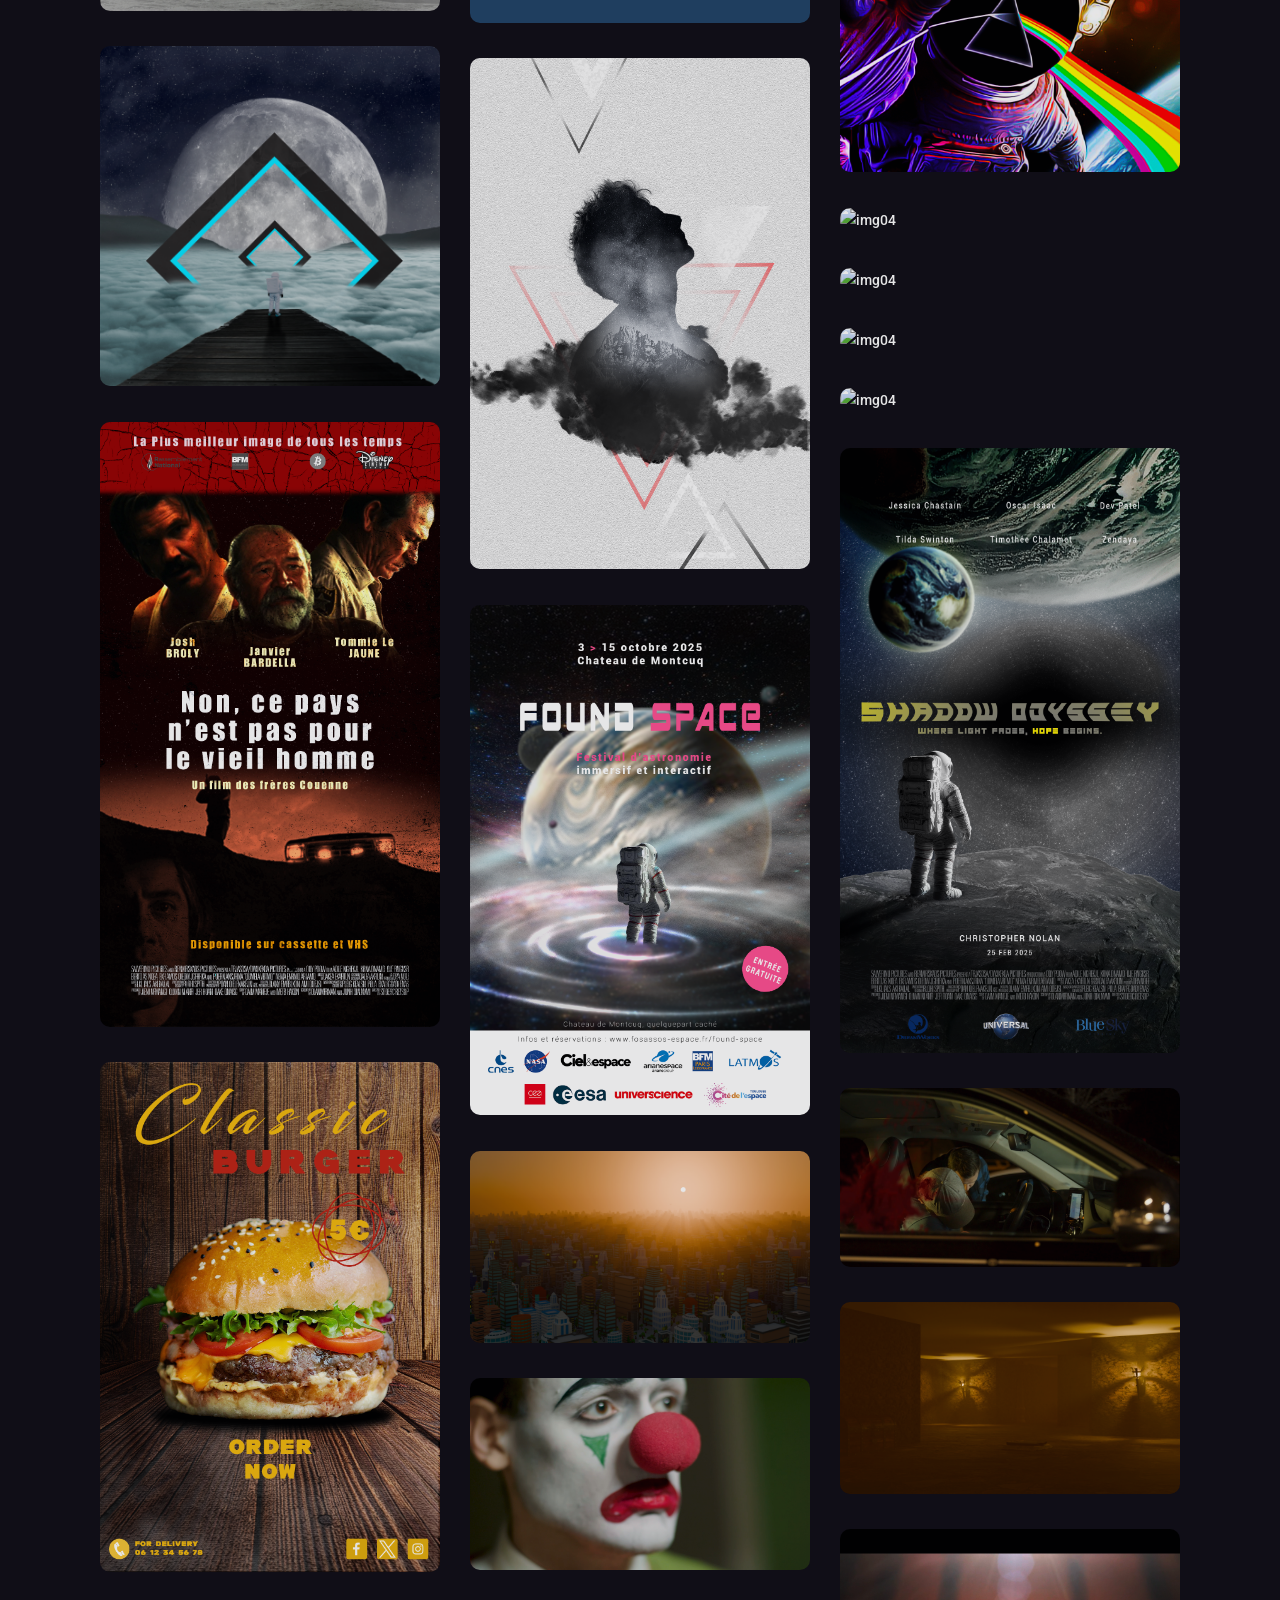
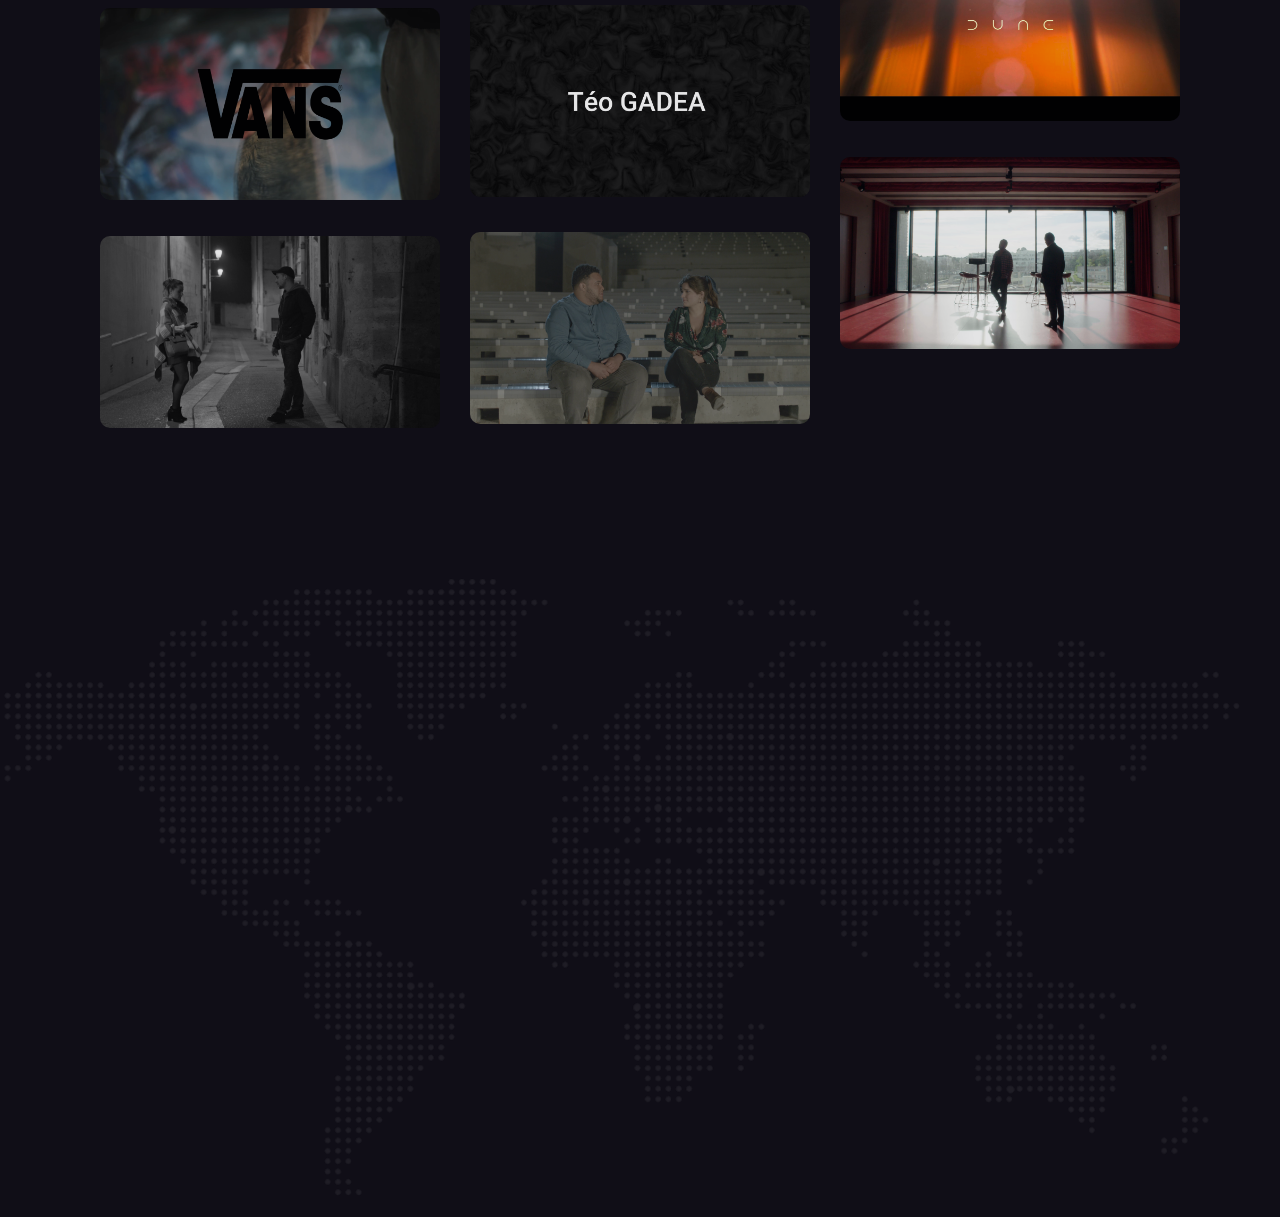
==== commit 11cb4198: "Update Image Header" ====
--- a/index.html
+++ b/index.html
@@ -9,9 +9,9 @@
     <meta name="description" content="Téo GADEA portfolio" />
     <meta name="viewport" content="width=device-width,initial-scale=1.0">
     <!-- FAV AND ICONS   -->
-    <link rel="shortcut icon" href="assets/images/lo">
-    <link rel="shortcut icon" href="assets/images/favicon.ico">
-    <link rel="shortcut icon" href="assets/images/apple-icon.png">
+    <link rel="shortcut icon" href="assets/images/Logo_omega_transition.png">
+    <link rel="shortcut icon" href="assets/images/Logo_omega_transition.png">
+    <link rel="shortcut icon" href="assets/images/Logo_omega_transition.png">
     <link rel="shortcut icon" sizes="72x72" href="assets/images/Logo_omega_transition.png">
     <link rel="shortcut icon" sizes="114x114" href="assets/images/Logo_omega_transition.png">
 
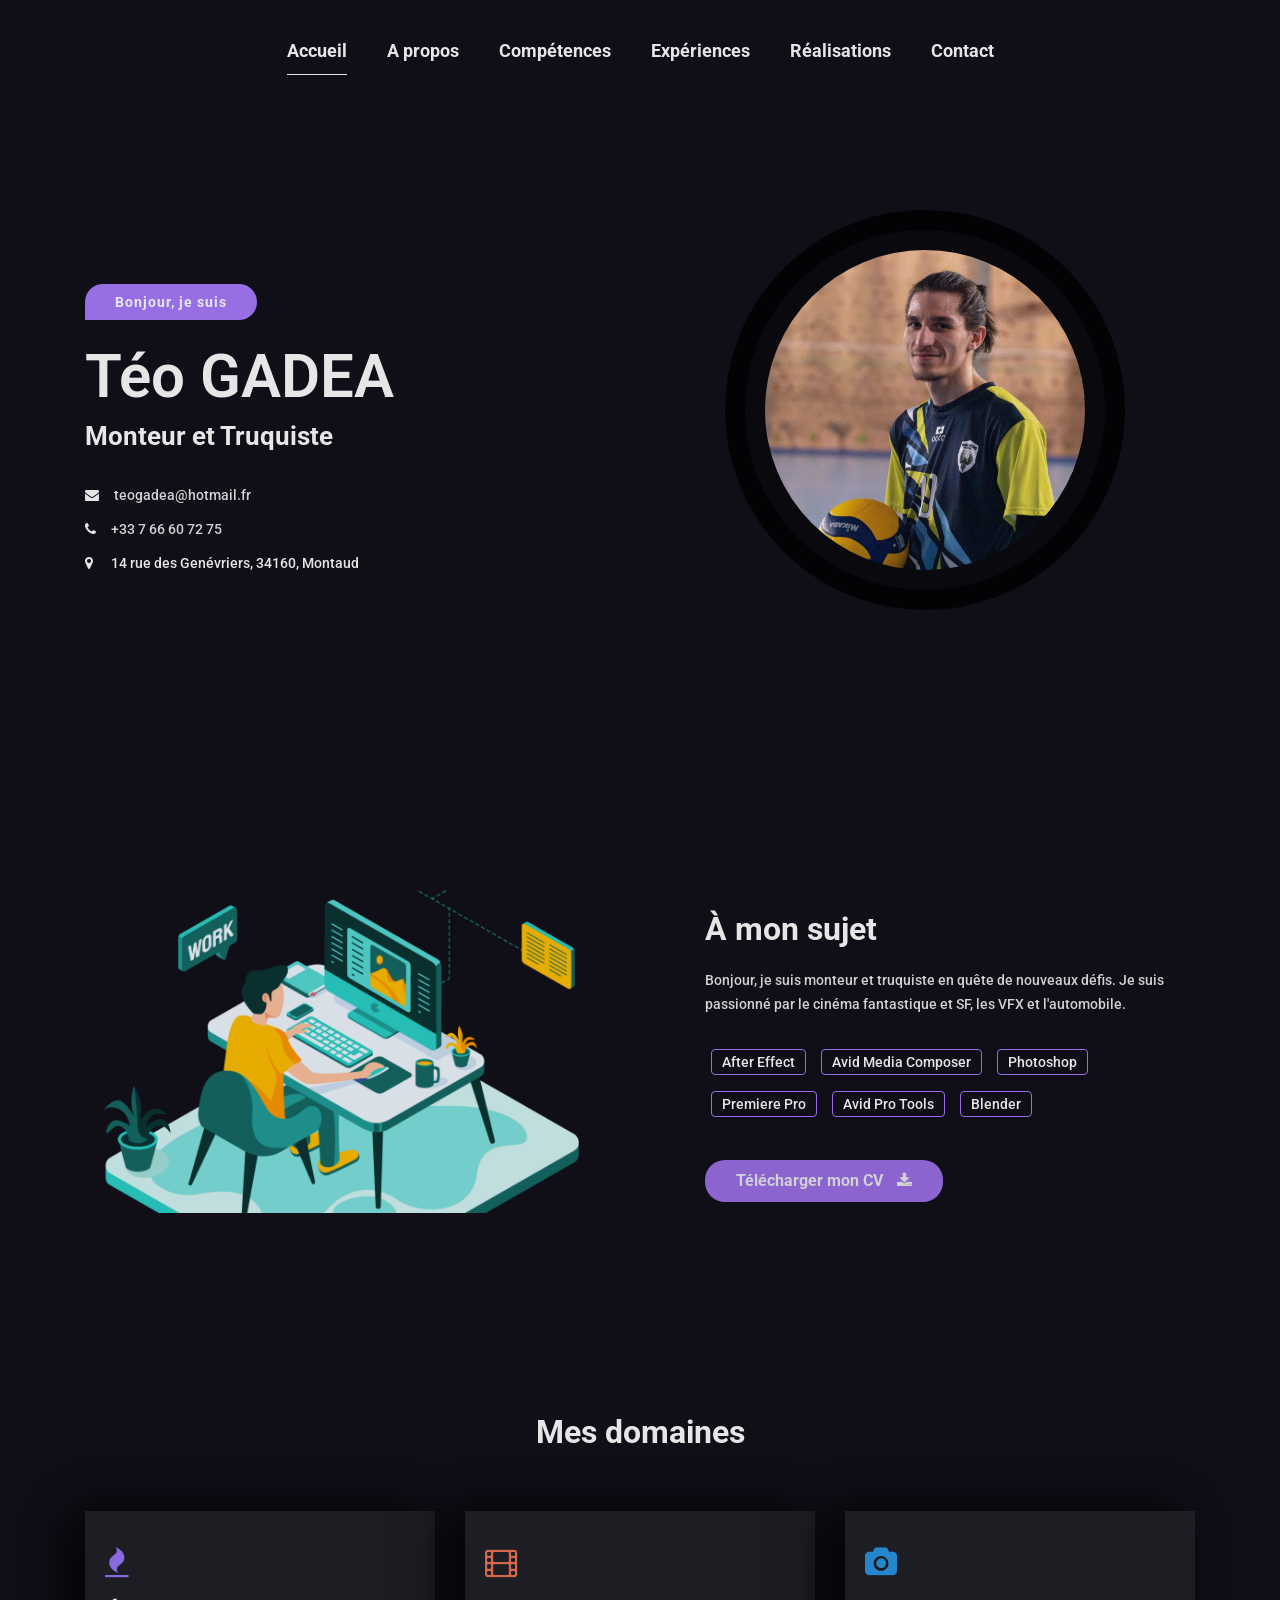
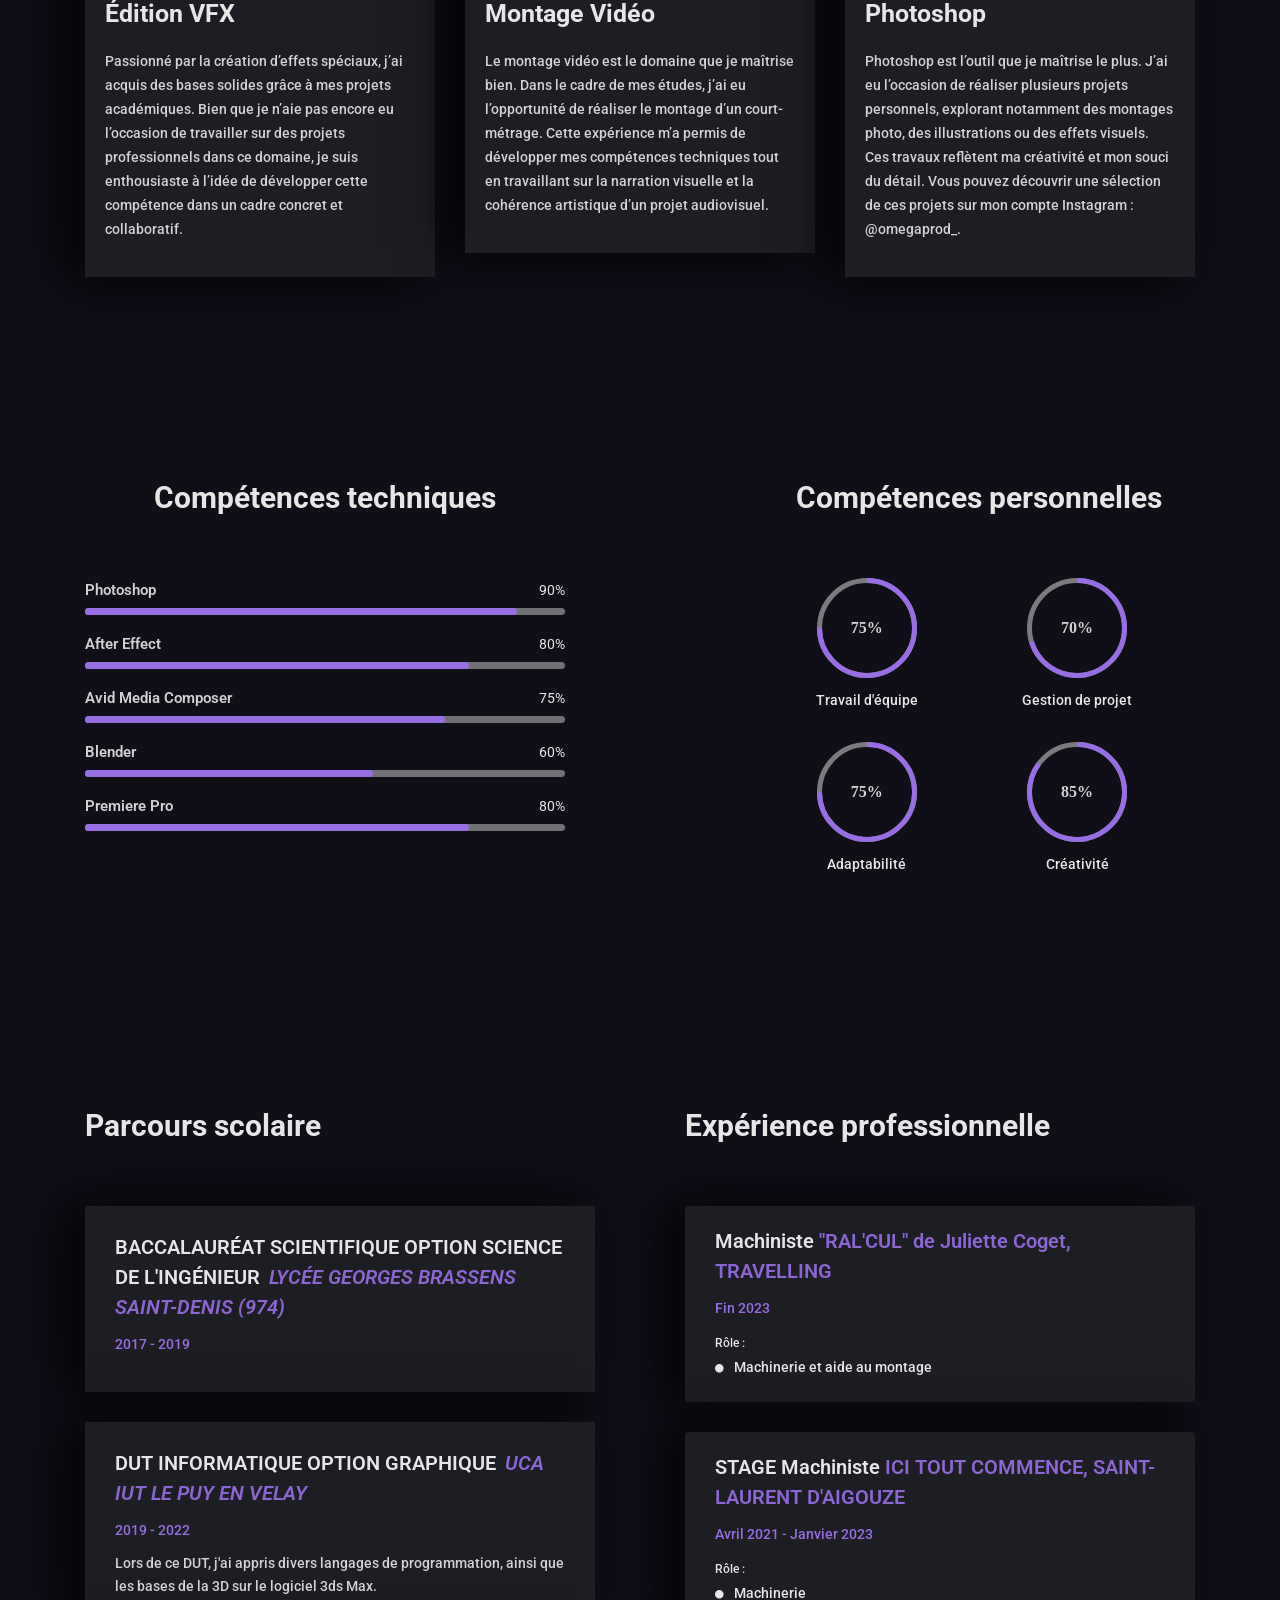
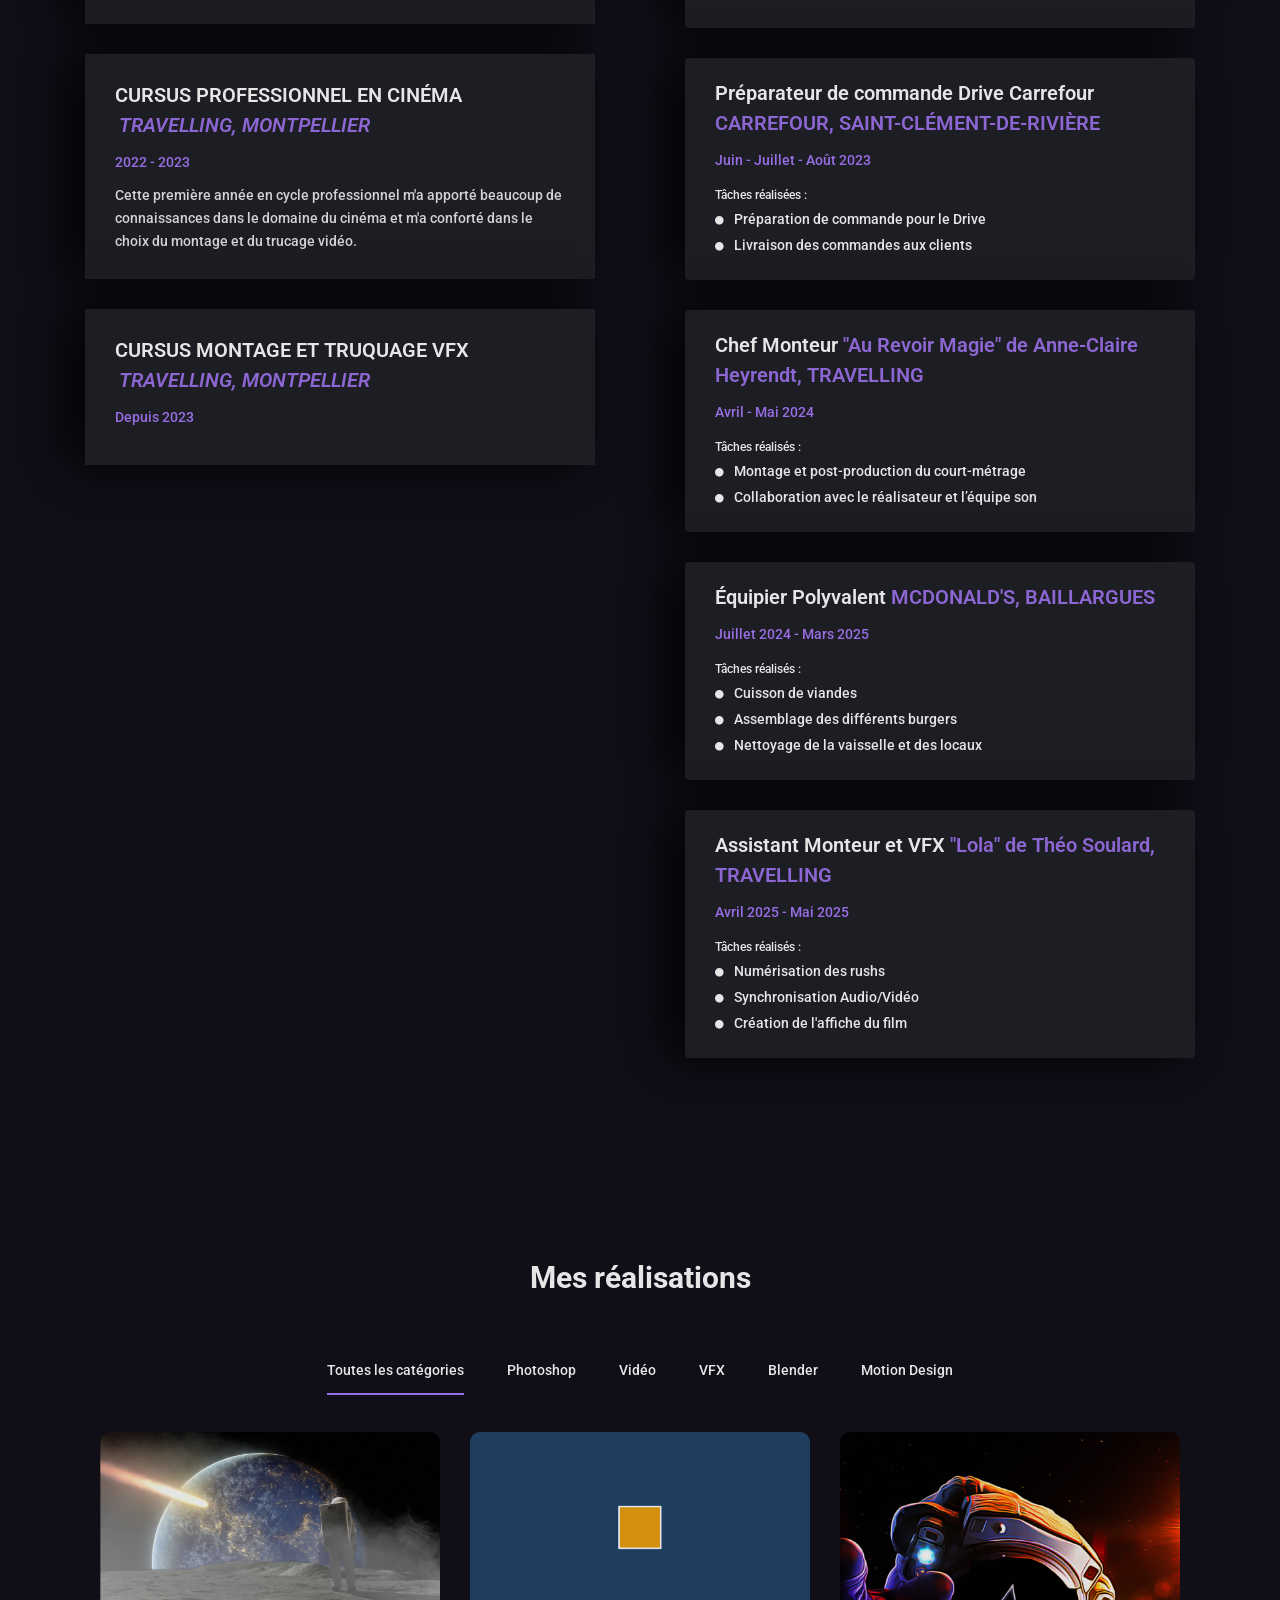
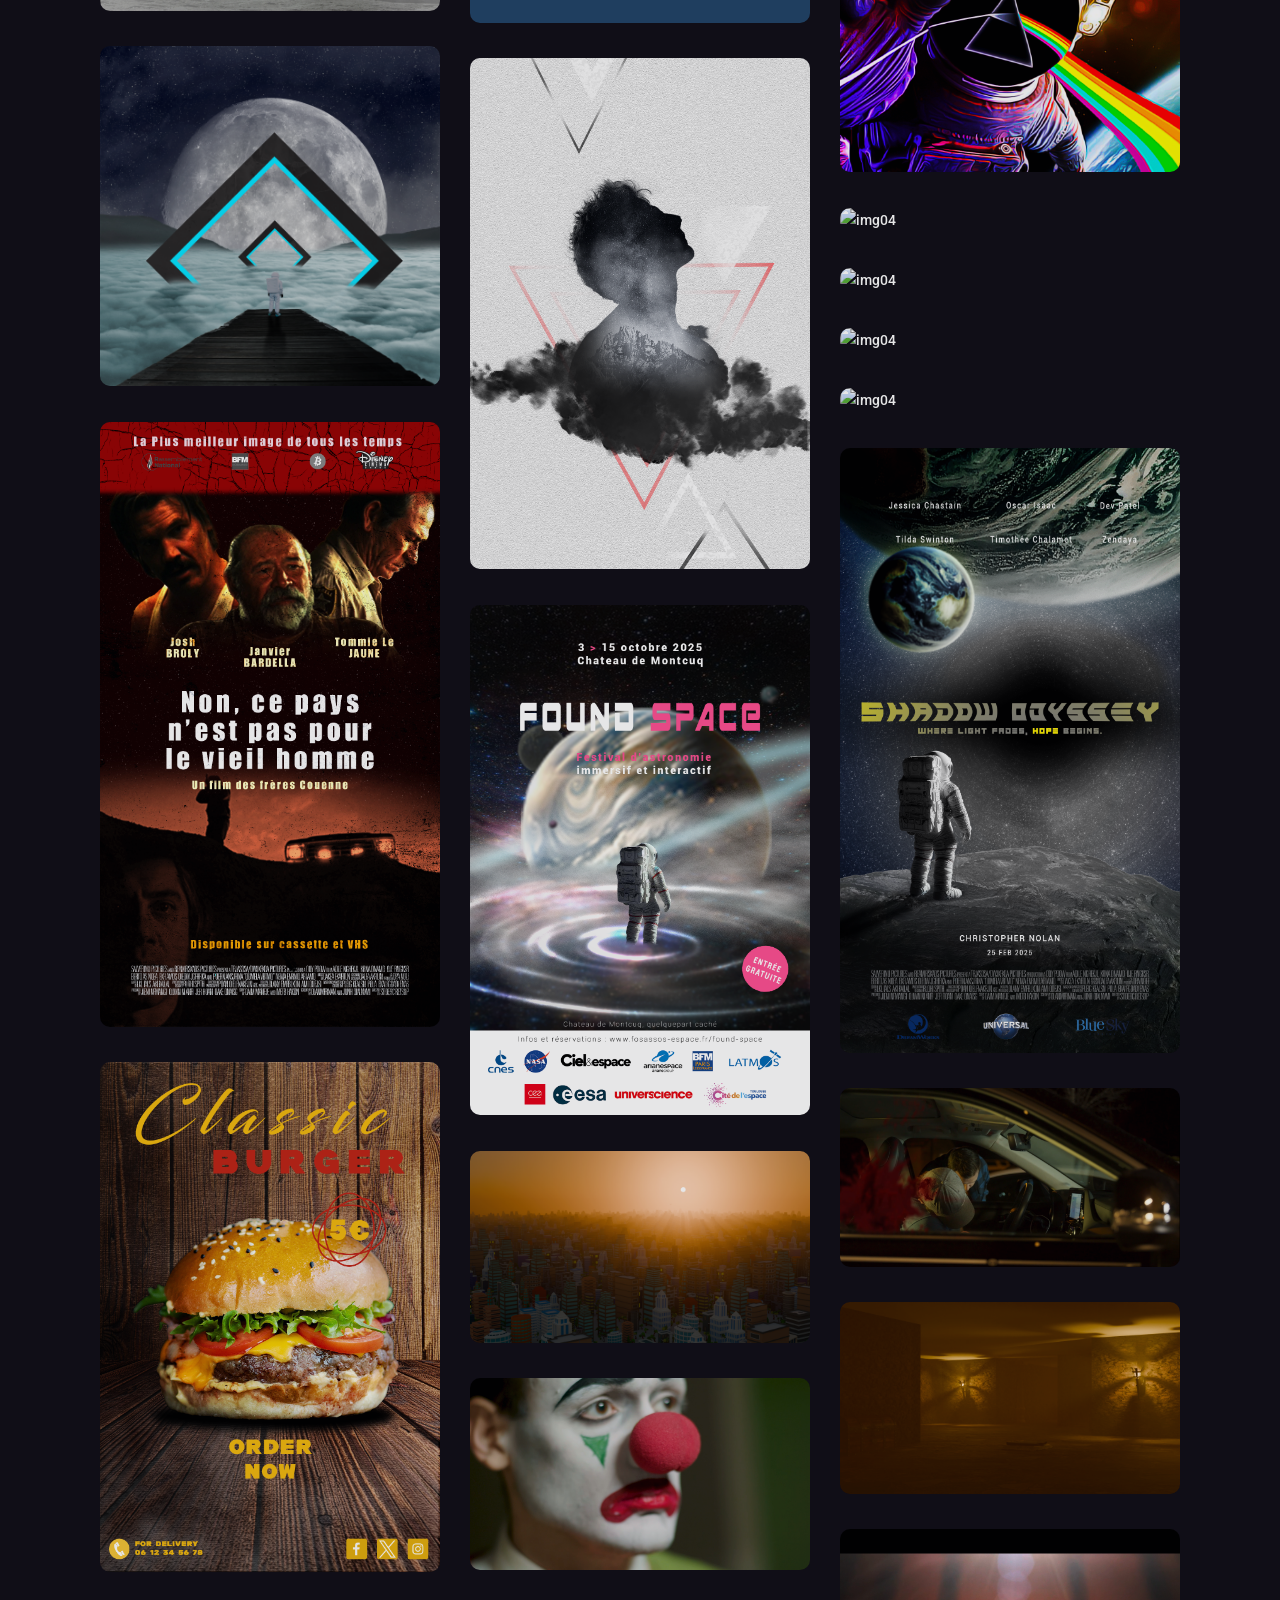
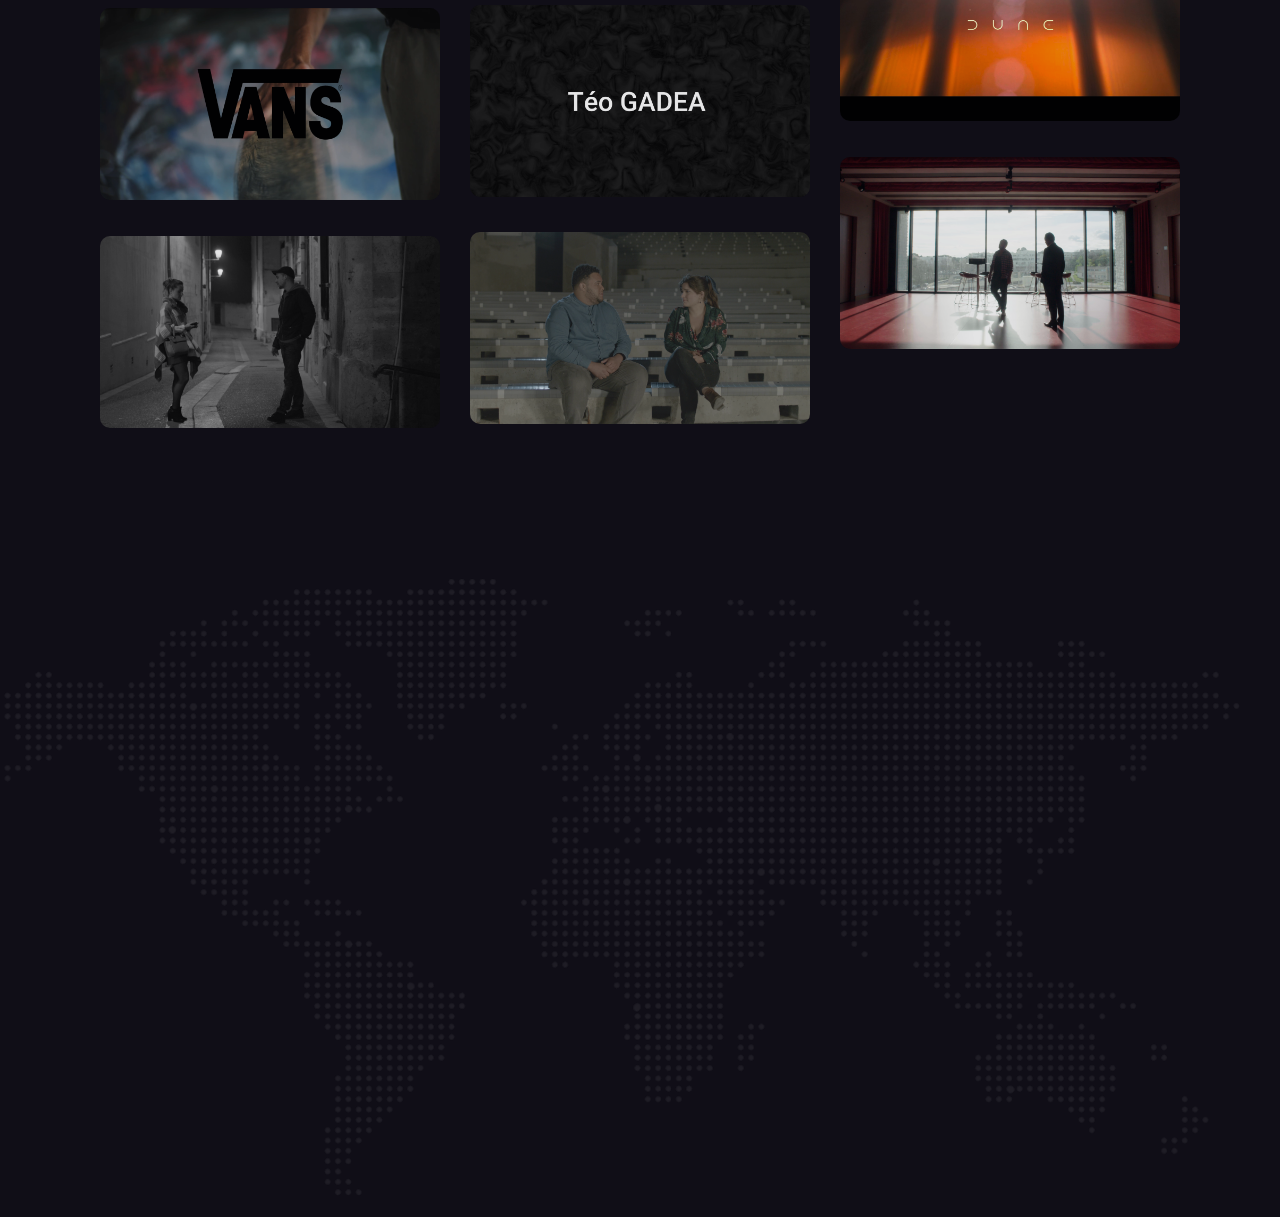
==== commit 26f8de73: "correction faute orthographe" ====
--- a/index.html
+++ b/index.html
@@ -245,7 +245,7 @@
                                 <div class="candidatos">
                                     <div class="parcial">
                                         <div class="info">
-                                            <div class="nome">Photshop</div>
+                                            <div class="nome">Photoshop</div>
                                             <div class="percentagem-num">90%</div>
                                         </div>
                                         <div class="progressBar">
@@ -354,14 +354,14 @@
                                     data-wow-delay="0.5s">
                                     <h4>DUT INFORMATIQUE OPTION GRAPHIQUE <a href="#">UCA IUT LE PUY EN VELAY</a></h4>
                                     <div class="mh-eduyear">2019 - 2022</div>
-                                    <p>Lors de ce DUT, j'ai appris divers langages de programmations mais aussi les bases de la 3D, sur le logiciel 3Ds Max. </p>
+                                    <p>Lors de ce DUT, j'ai appris divers langages de programmation, ainsi que les bases de la 3D sur le logiciel 3ds Max. </p>
                                 </div>
                                 <!-- Education Institutes-->
                                 <div class="mh-education-item dark-bg wow fadeInUp" data-wow-duration="0.8s"
                                     data-wow-delay="0.7s">
                                     <h4>CURSUS PROFESSIONNEL EN CINÉMA <a href="#">TRAVELLING, MONTPELLIER</a></h4>
                                     <div class="mh-eduyear">2022 - 2023</div>
-                                    <p>Cette première année en cycle professionnelle m'a apporté beaucoup de connaissance dans le domaine du cinéma, et m'a conforté dans le choix du montage et du 				    trucage vidéo.</p>
+                                    <p>Cette première année en cycle professionnel m'a apporté beaucoup de connaissances dans le domaine du cinéma et m'a conforté dans le choix du montage et du trucage vidéo.</p>
                                 </div>
 				<!-- Education Institutes-->
                                 <div class="mh-education-item dark-bg wow fadeInUp" data-wow-duration="0.8s"
@@ -399,10 +399,10 @@
                                     data-wow-delay="0.8s">
                                     <h4>Préparateur de commande Drive Carrefour <a href="#">CARREFOUR, SAINT-CLÉMENT-DE-RIVIÈRE</a></h4>
                                     <div class="mh-eduyear">Juin - Juillet - Août 2023</div>
-                                    <span>Tâches réalisés :</span>
+                                    <span>Tâches réalisées :</span>
                                     <ul class="work-responsibility">
                                         <li><i class="fa fa-circle"></i>Préparation de commande pour le Drive</li>
-                                        <li><i class="fa fa-circle"></i>Livraison des commandes au clients</li>
+                                        <li><i class="fa fa-circle"></i>Livraison des commandes aux clients</li>
                                     </ul>
                                 </div>
                                 <div class="mh-work-item dark-bg wow fadeInUp" data-wow-duration="0.8s"
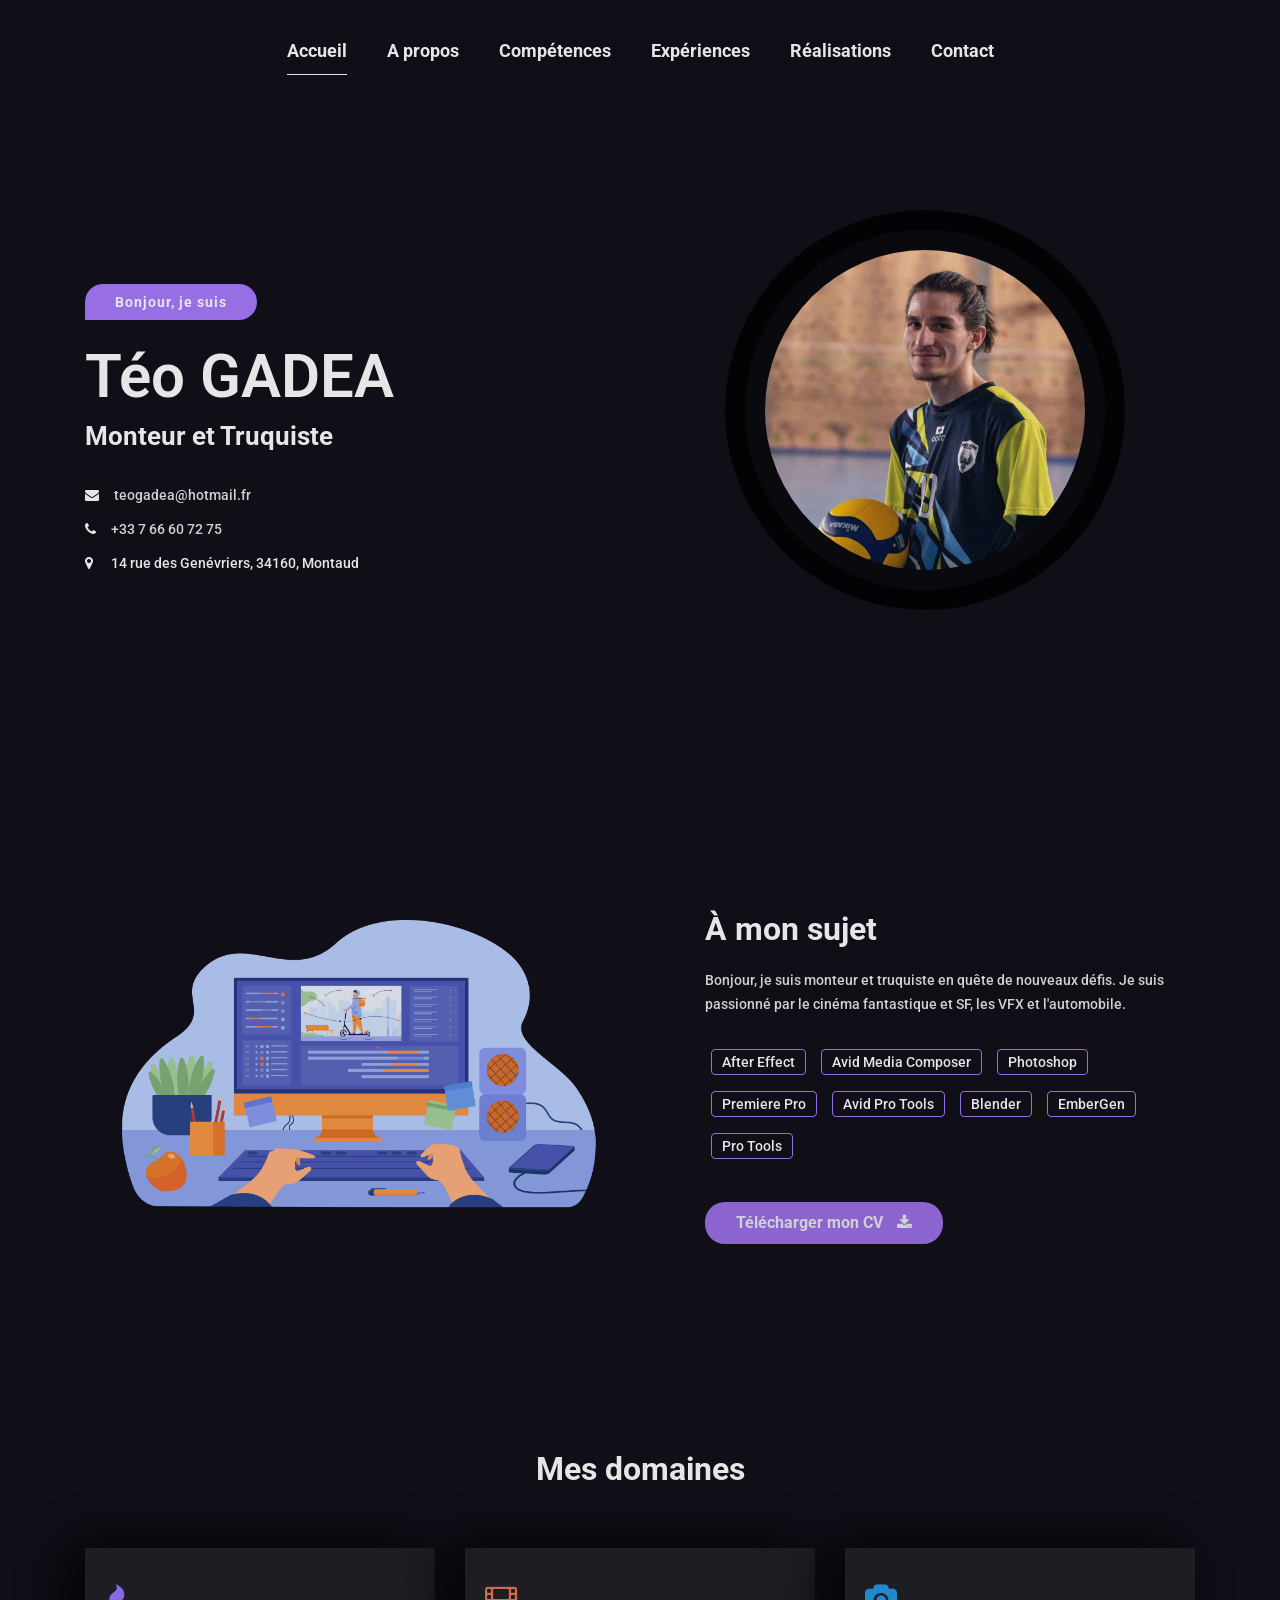
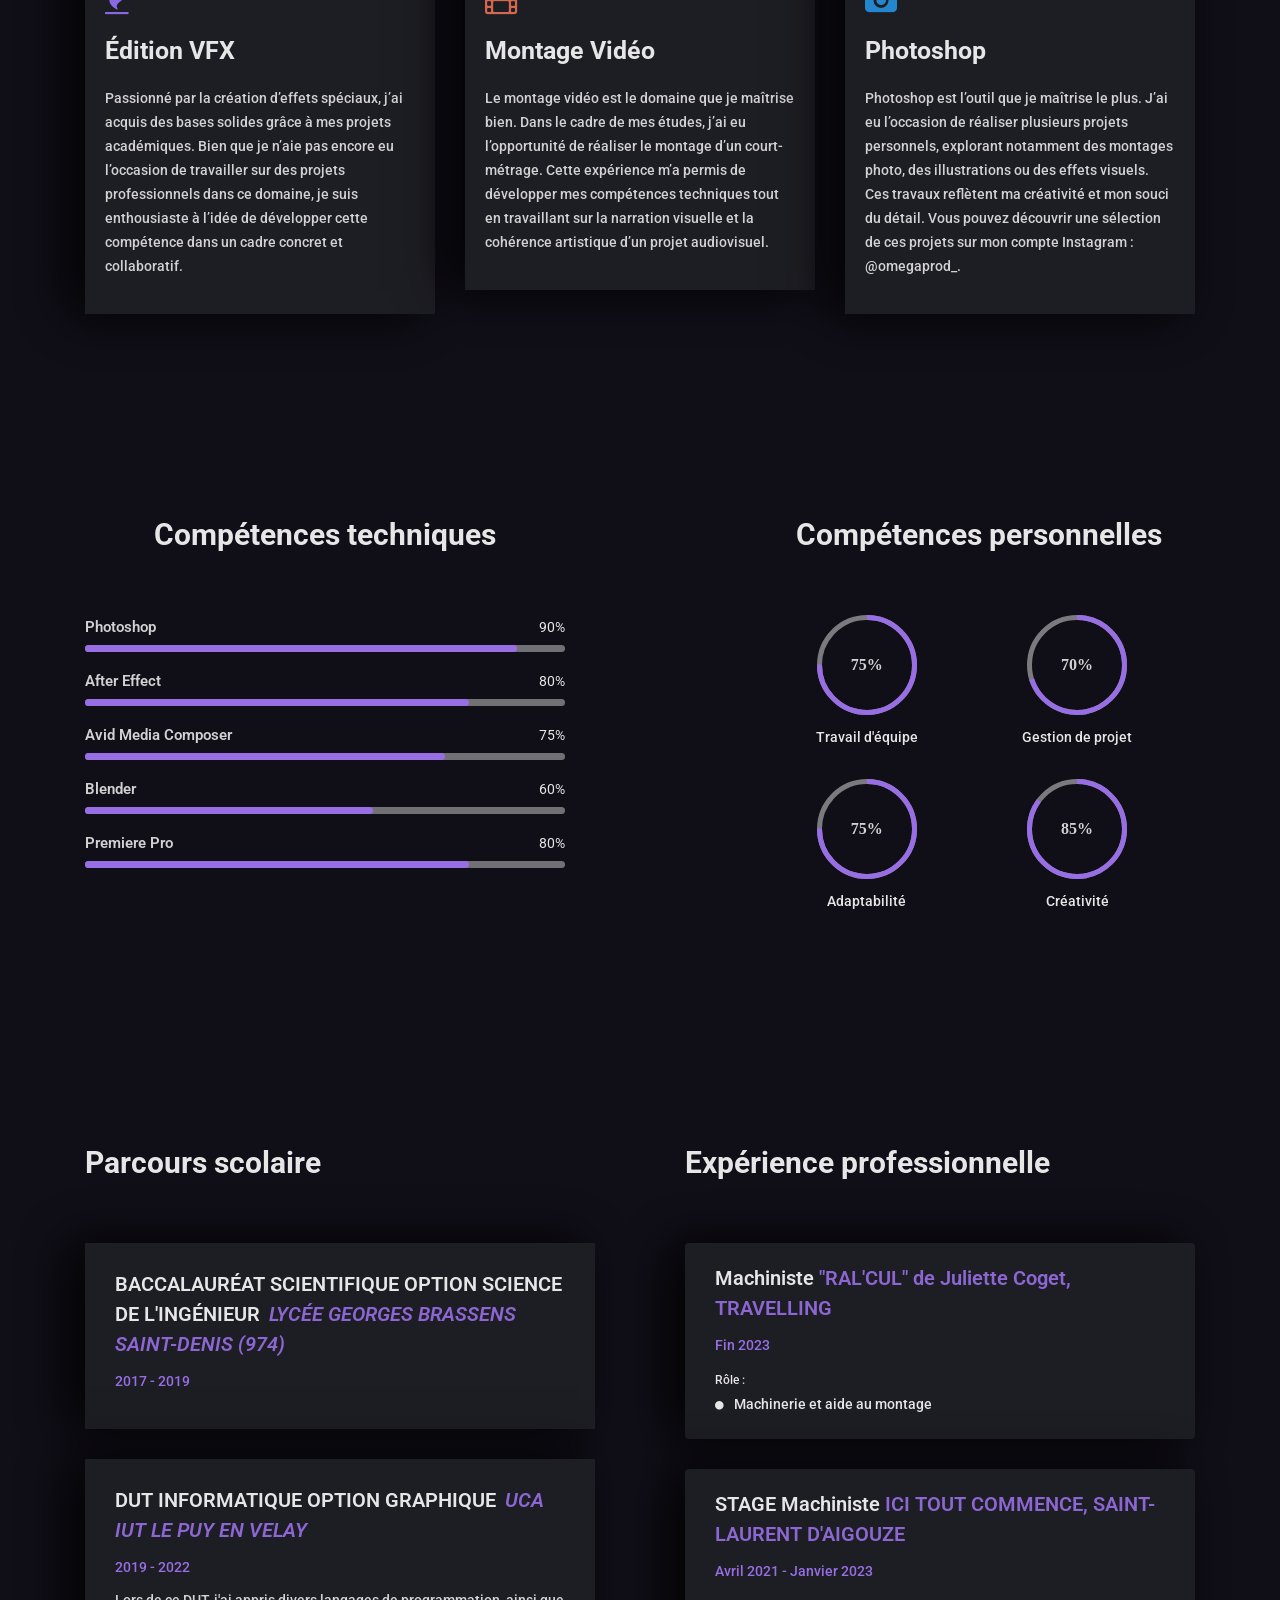
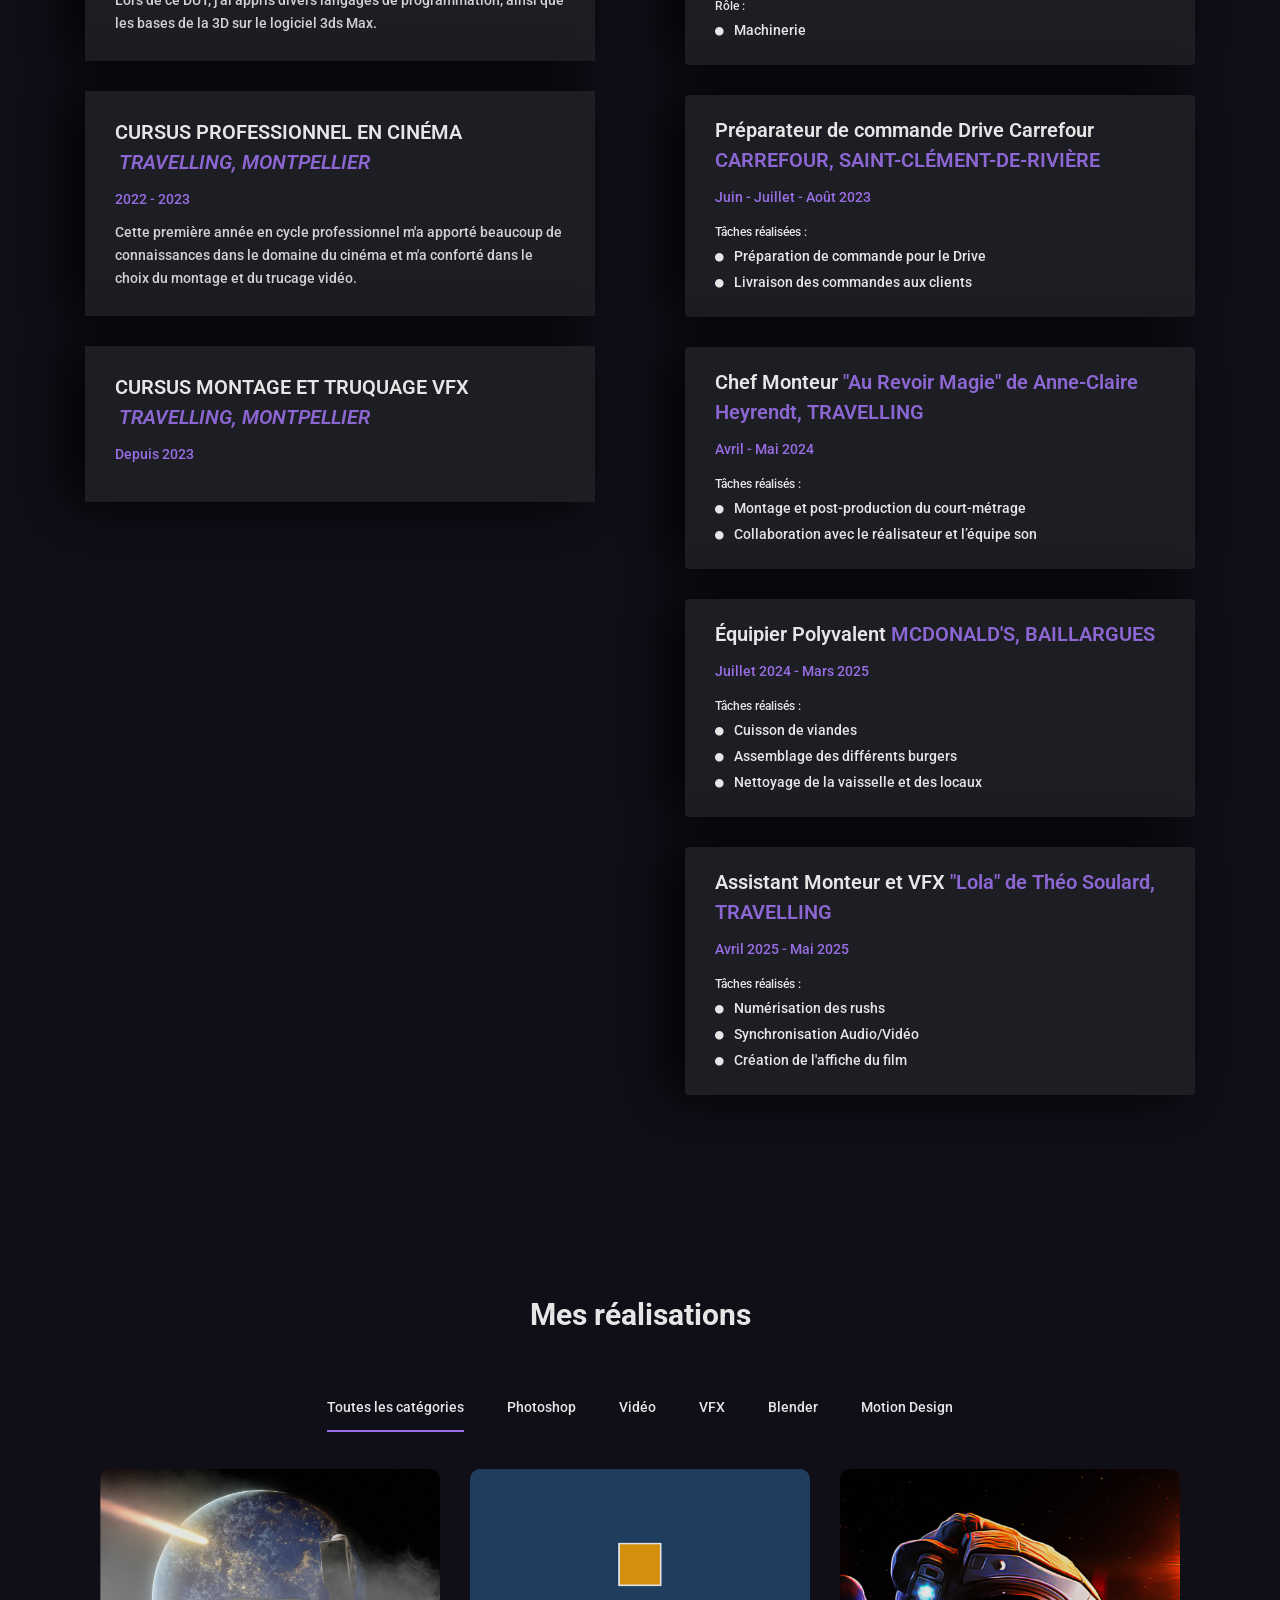
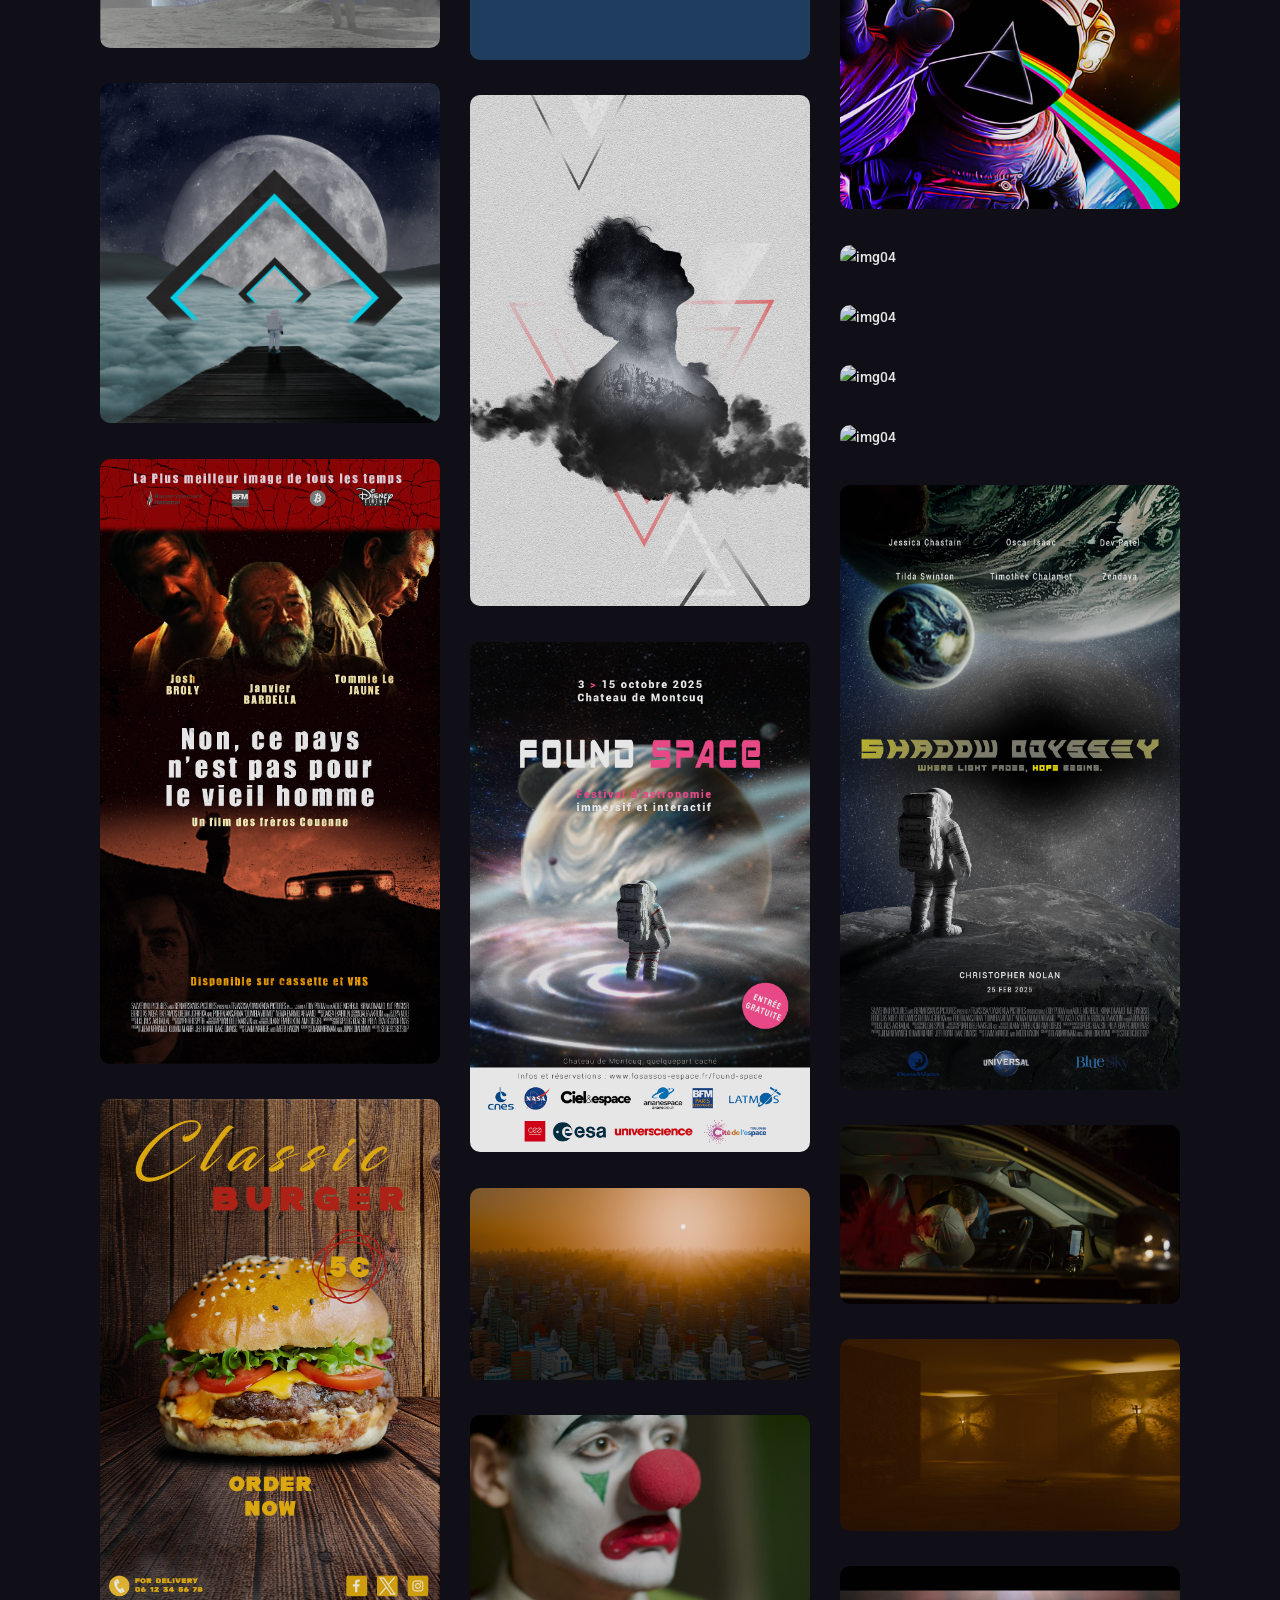
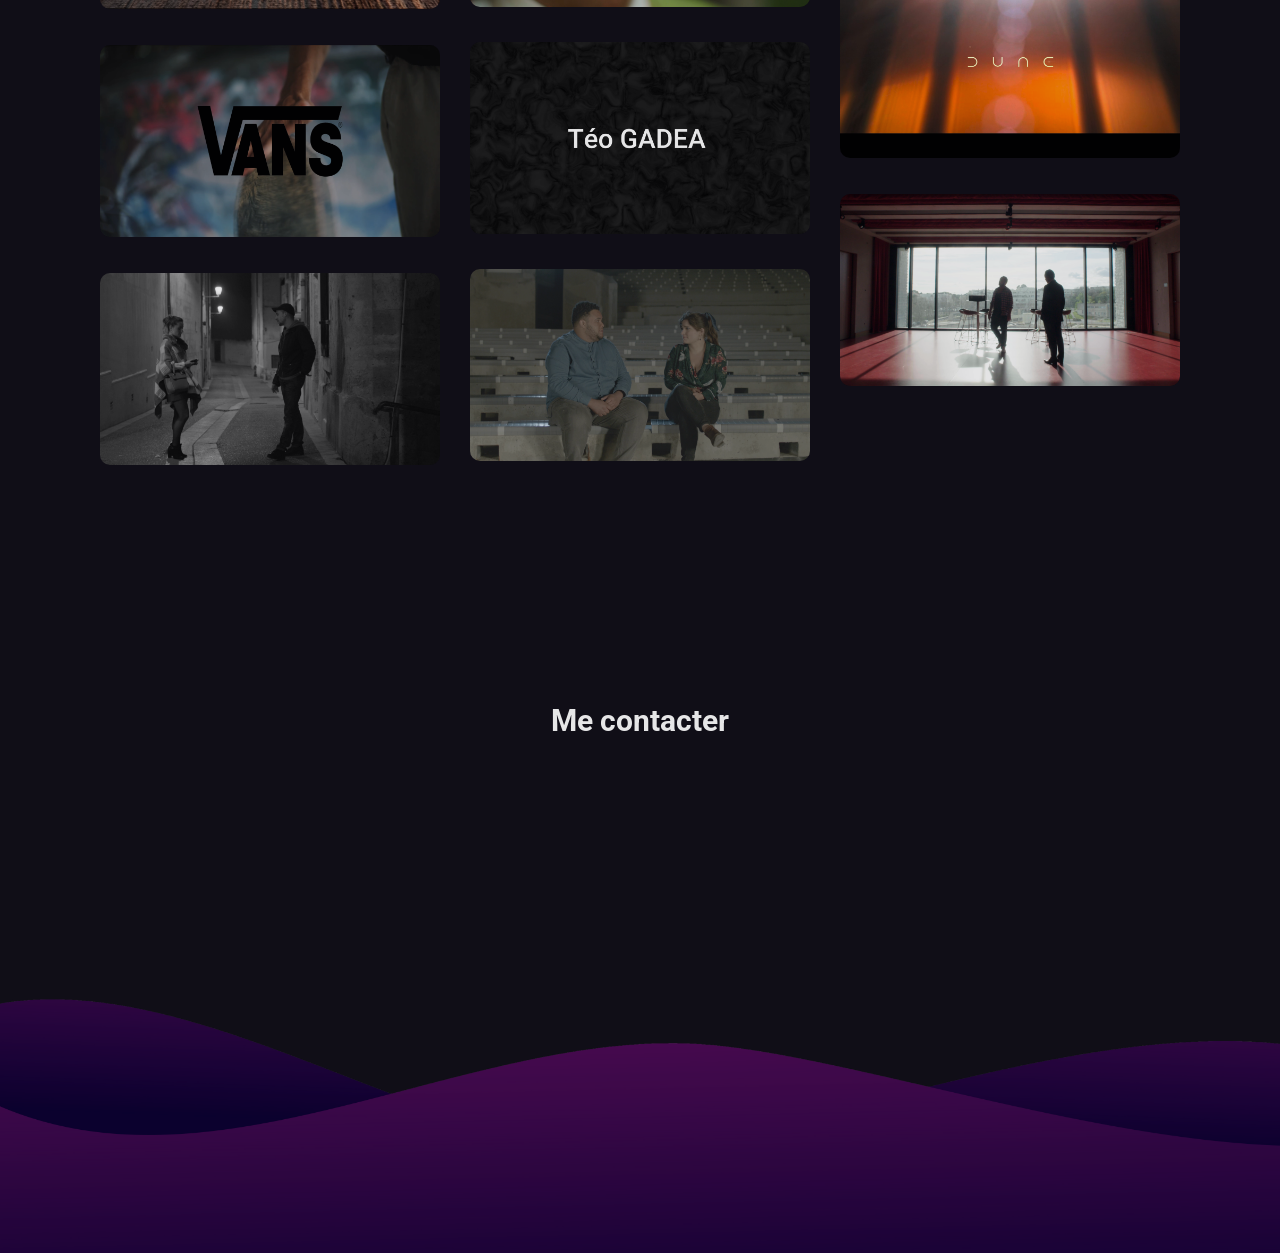
==== commit 28d7c378: "Update Visuel" ====
--- a/index.html
+++ b/index.html
@@ -110,10 +110,10 @@
 
                             <ul>
                                 <li class="wow fadeInUp" data-wow-duration="0.8s" data-wow-delay="0.4s"><i
-                                        class="fa fa-envelope"></i><a href="mailto:">teogadea@hotmail.fr</a>
+                                        class="fa fa-envelope"></i><a href="mailto:teogadea@hotmail.fr">teogadea@hotmail.fr</a>
                                 </li>
                                 <li class="wow fadeInUp" data-wow-duration="0.8s" data-wow-delay="0.5s"><i
-                                        class="fa fa-phone"></i><a href="callto:">+33 7 66 60 72 75</a></li>
+                                        class="fa fa-phone"></i><a href="callto:+33 7 66 60 72 75">+33 7 66 60 72 75</a></li>
                                 <li class="wow fadeInUp" data-wow-duration="0.8s" data-wow-delay="0.6s"><i
                                         class="fa fa-map-marker"></i>
                                     <address>14 rue des Genévriers, 34160, Montaud</address>
@@ -161,6 +161,8 @@
                                 <li><span>Premiere Pro</span></li>
                                 <li><span>Avid Pro Tools</span></li>
 				                <li><span>Blender</span></li>
+                                <li><span>EmberGen</span></li>
+                                <li><span>Pro Tools</span></li>
                             </ul>
                         </div>
                         <a href="assets/pdf/CV Téo GADEA.pdf" target="blank" class="btn btn-fill wow fadeInUp" data-wow-duration="0.8s"
@@ -1314,7 +1316,7 @@
                                     </div>
                                     <div class="each-info">
                                         <h4>Instagram</h4>
-                                        <a href="https://www.linkedin.com/in/erwan-fournit-516707200/"
+                                        <a href="https://www.instagram.com/omegaprod_/"
                                             target="_blank">@omegaprod_</a><br>
                                     </div>
                                 </div>
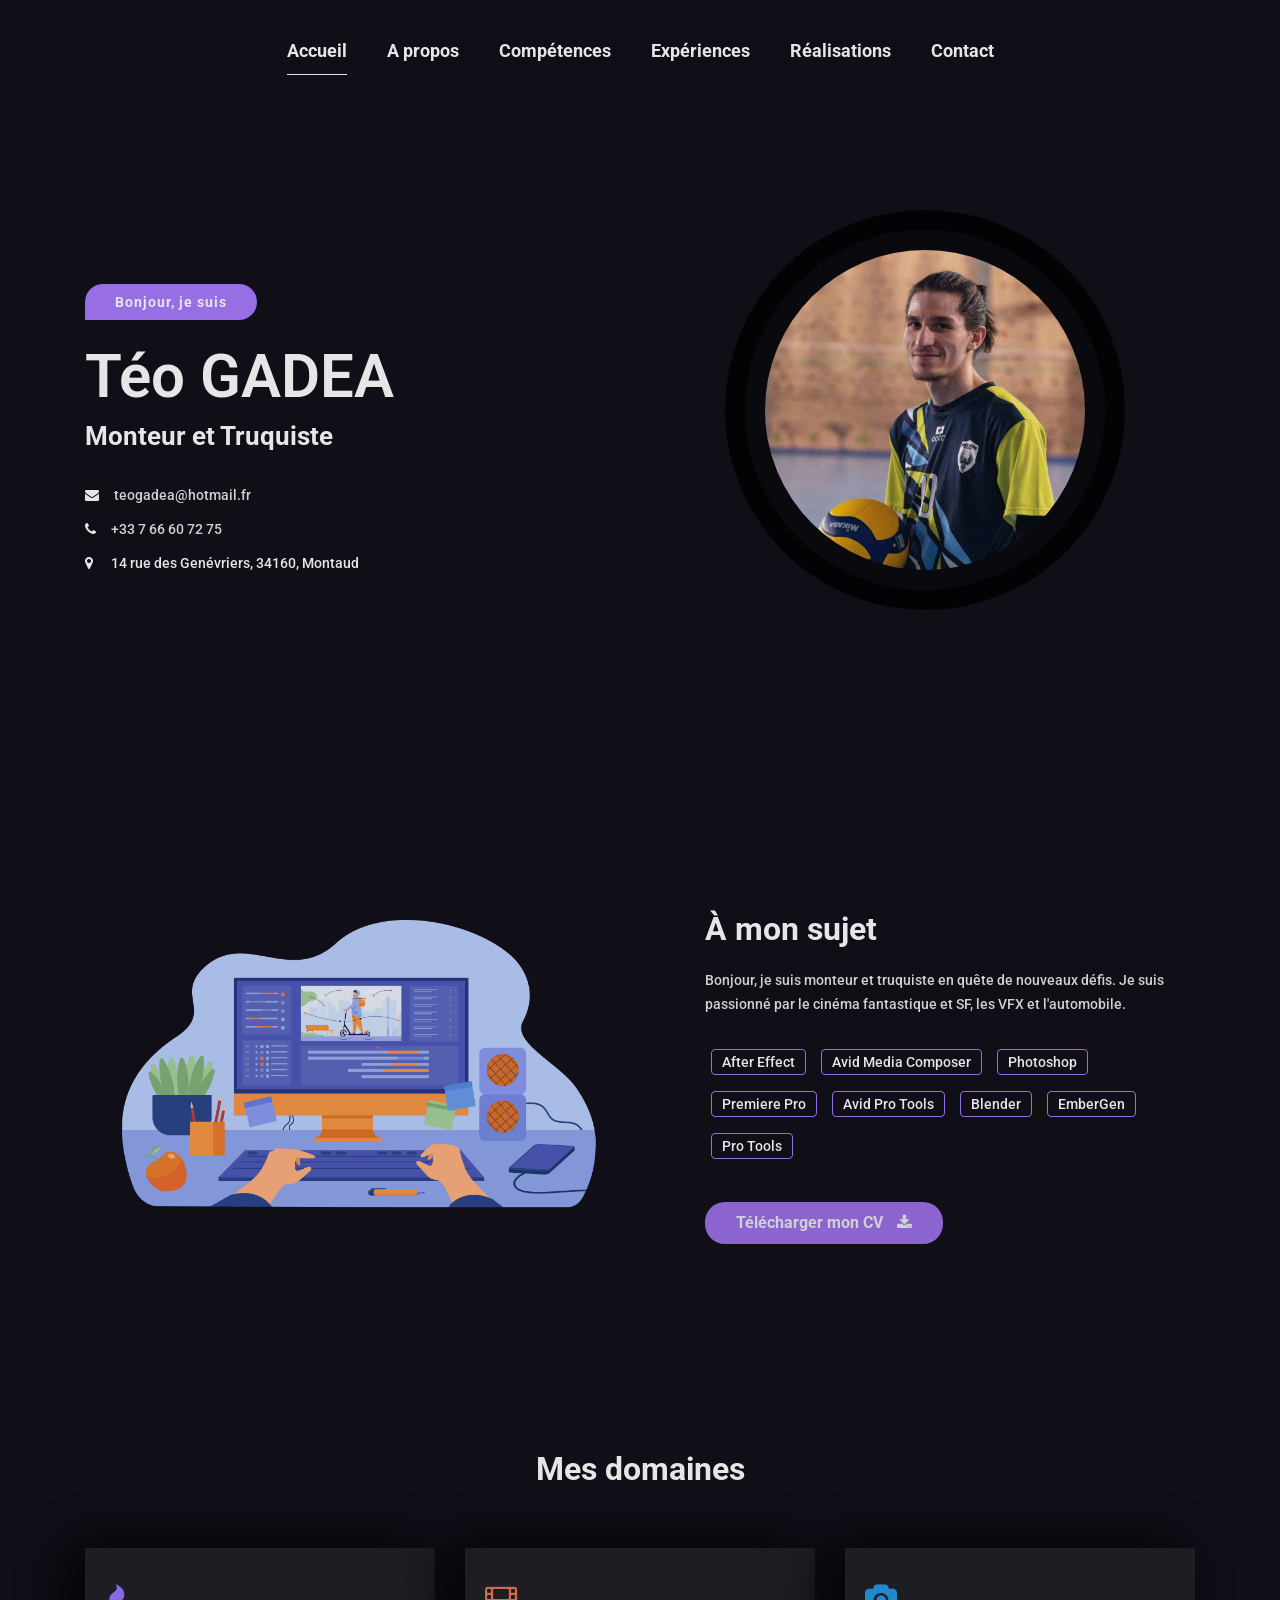
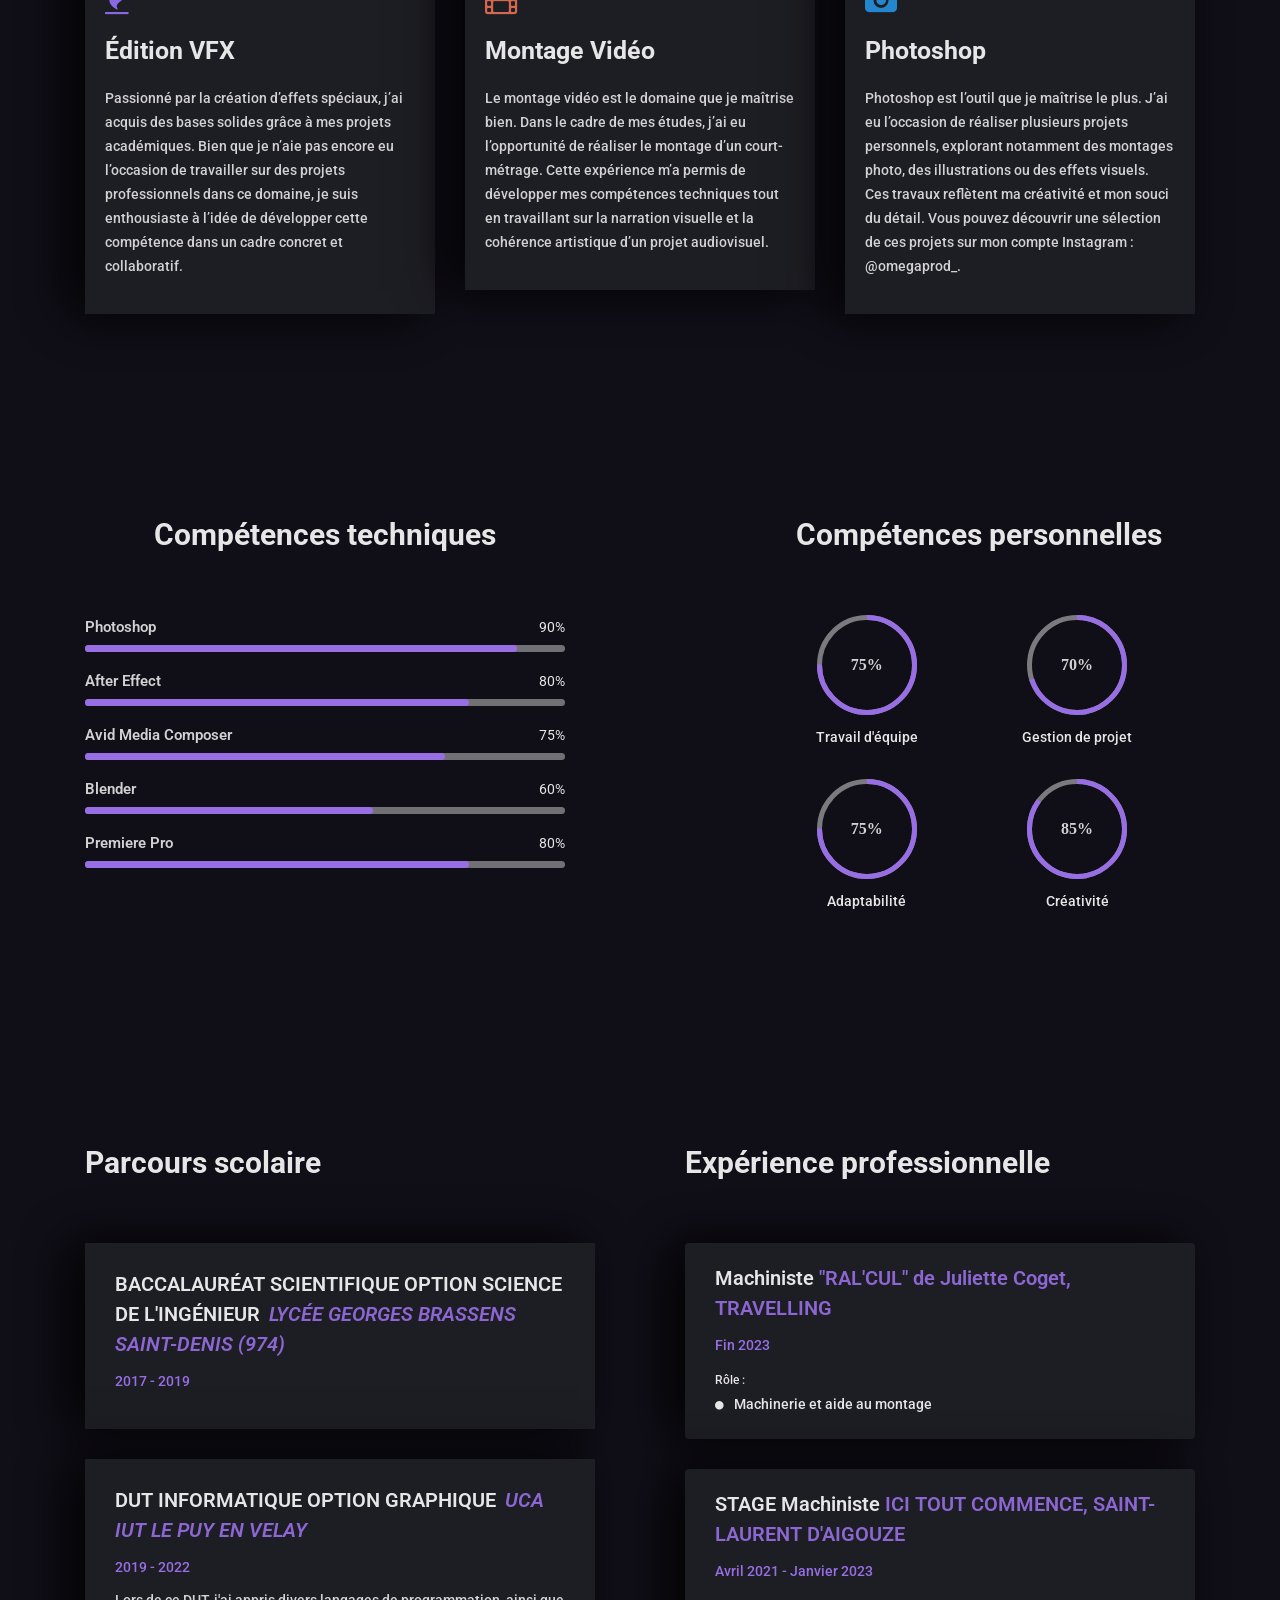
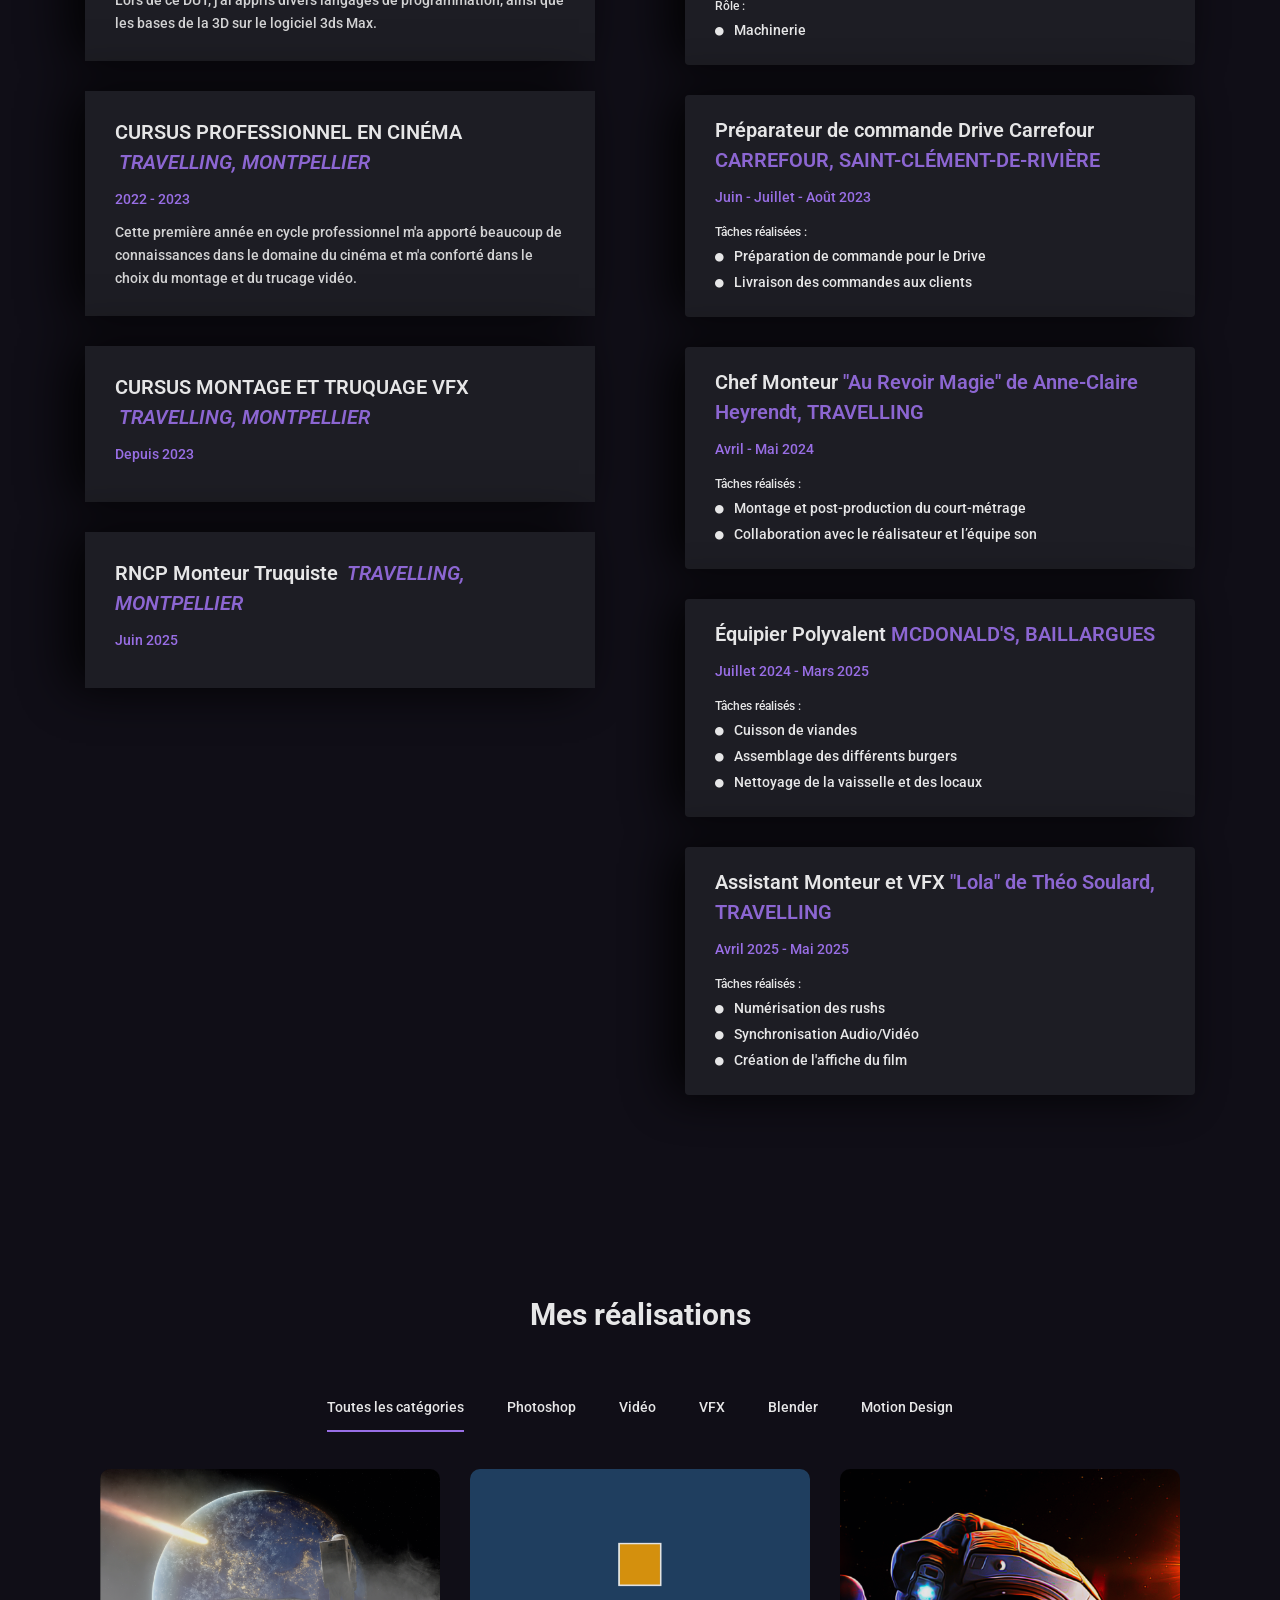
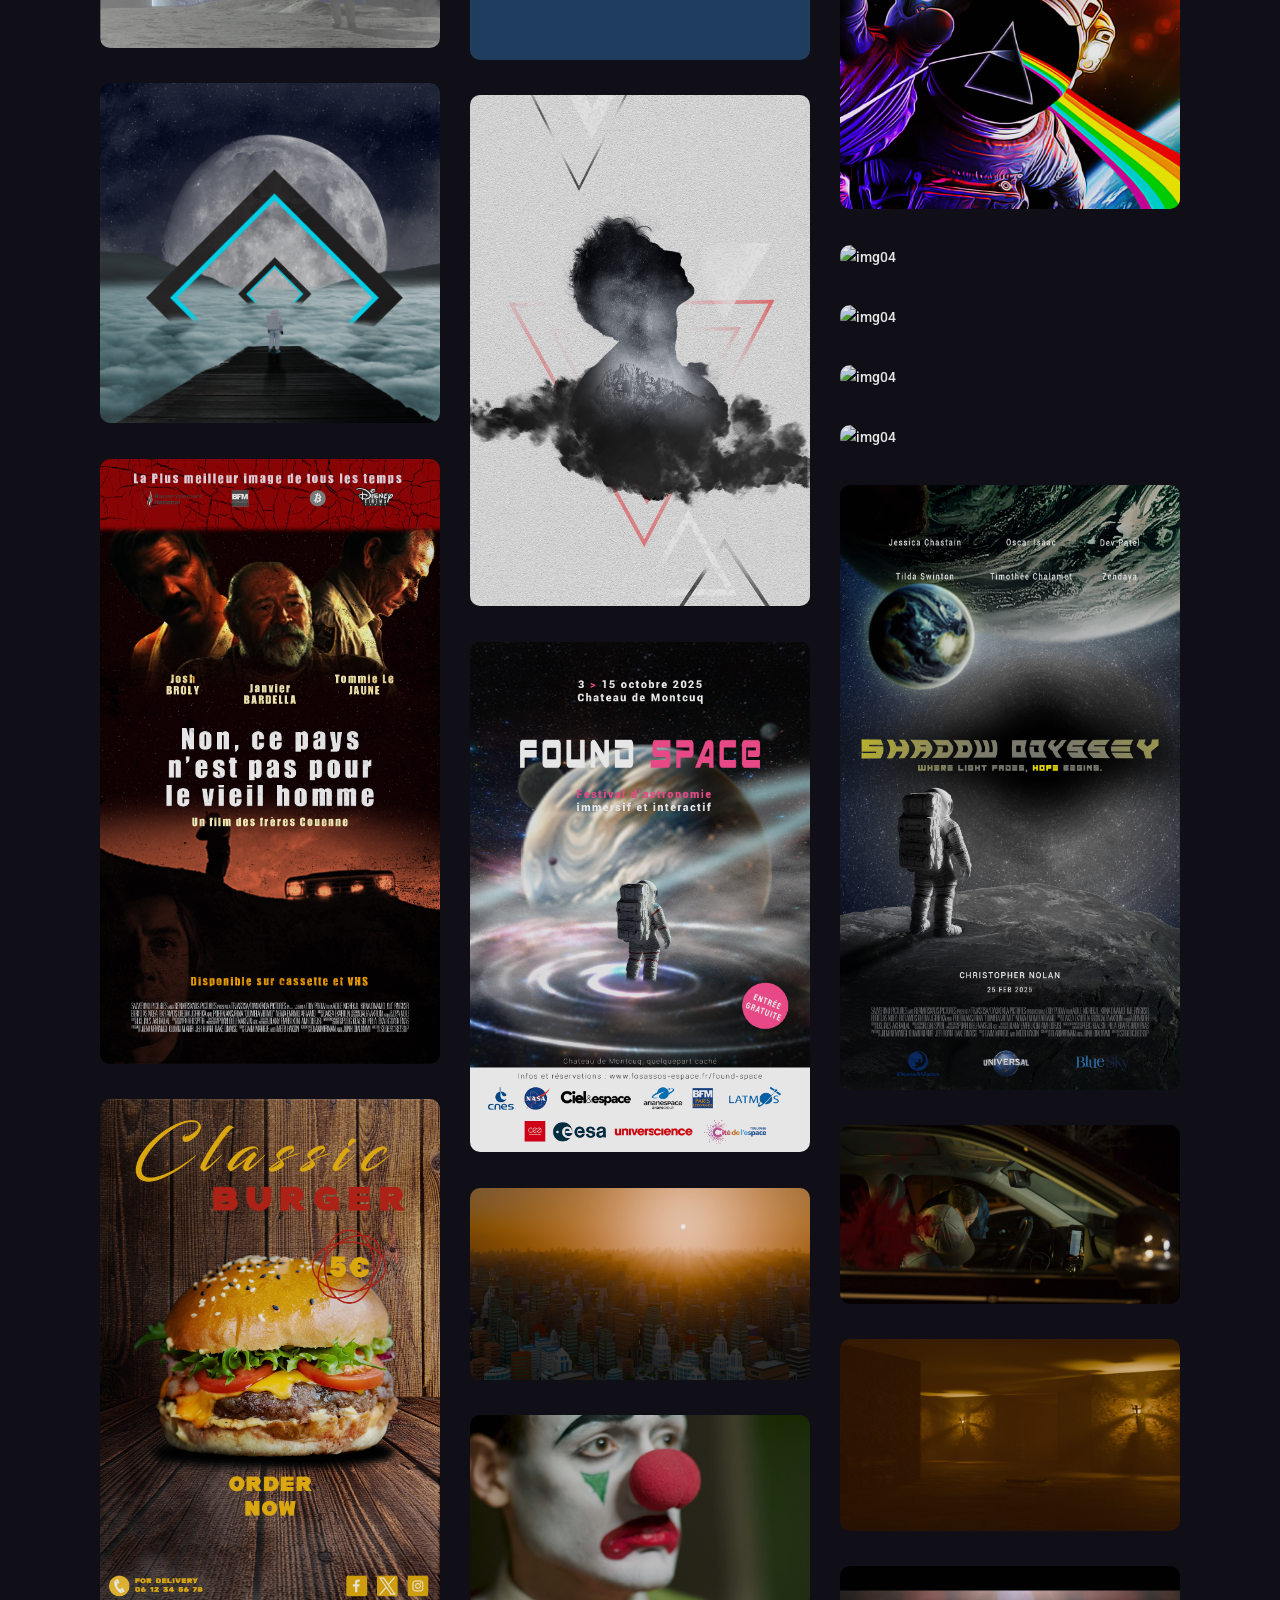
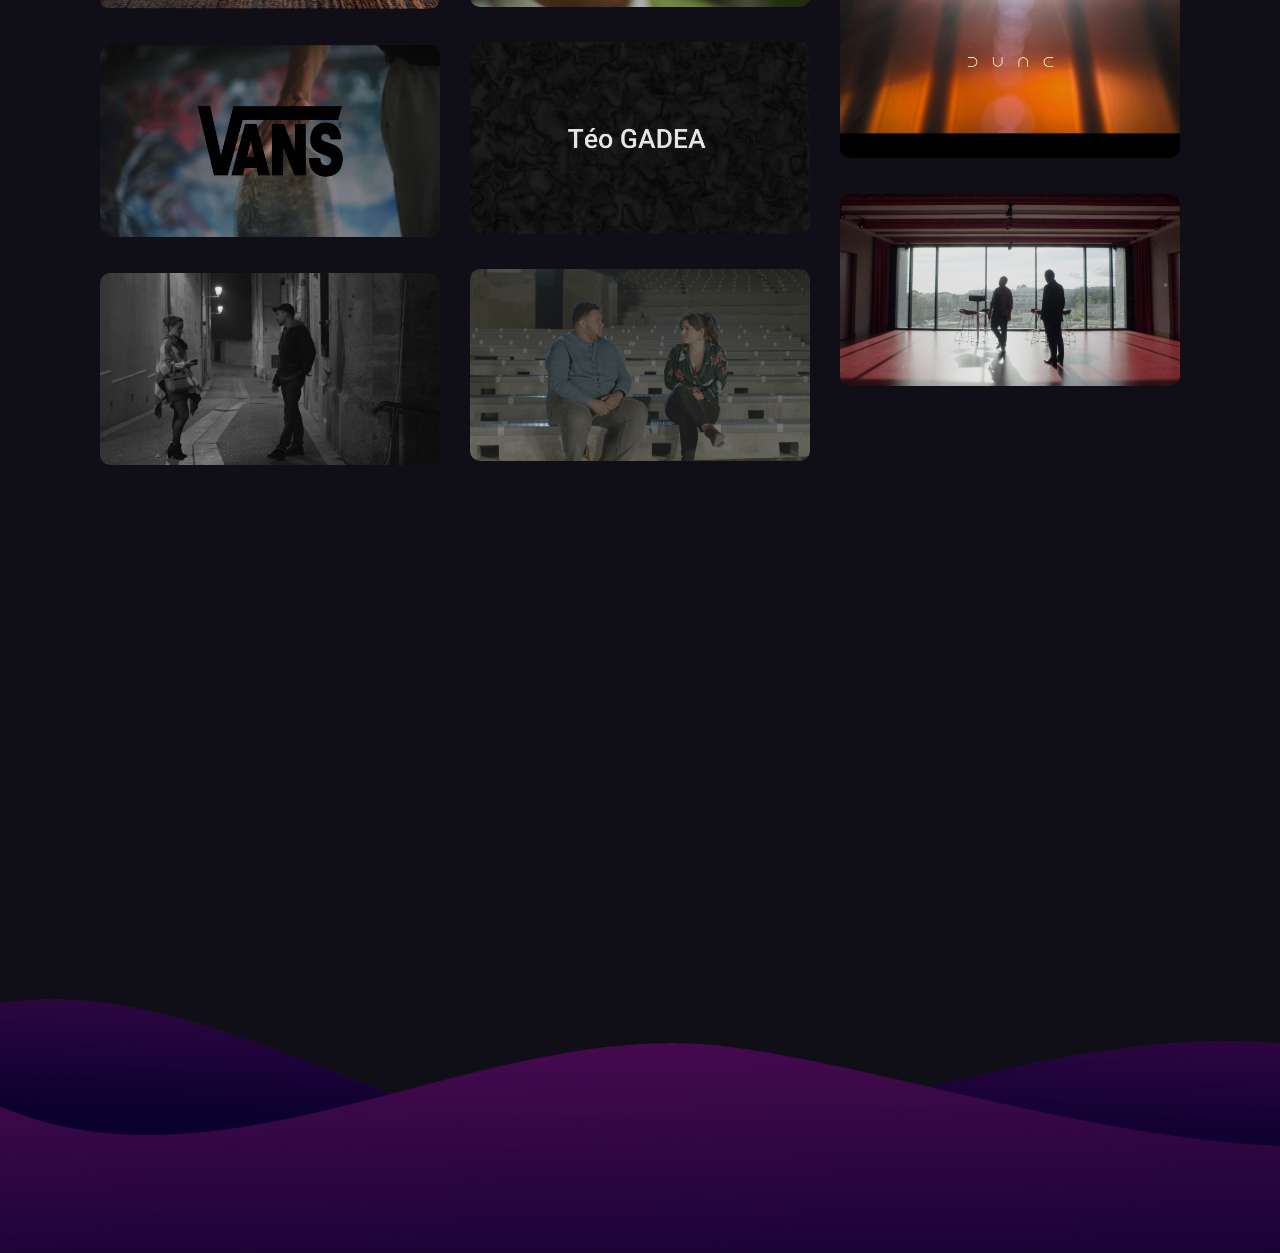
==== commit a63e0e87: "Ajout RNCP" ====
--- a/index.html
+++ b/index.html
@@ -365,11 +365,18 @@
                                     <div class="mh-eduyear">2022 - 2023</div>
                                     <p>Cette première année en cycle professionnel m'a apporté beaucoup de connaissances dans le domaine du cinéma et m'a conforté dans le choix du montage et du trucage vidéo.</p>
                                 </div>
-				<!-- Education Institutes-->
+				                <!-- Education Institutes-->
                                 <div class="mh-education-item dark-bg wow fadeInUp" data-wow-duration="0.8s"
                                     data-wow-delay="0.9s">
                                     <h4>CURSUS MONTAGE ET TRUQUAGE VFX <a href="#">TRAVELLING, MONTPELLIER</a></h4>
                                     <div class="mh-eduyear">Depuis 2023</div>
+                                    <p></p>
+                                </div>
+                                <!-- Education Institutes-->
+                                <div class="mh-education-item dark-bg wow fadeInUp" data-wow-duration="0.8s"
+                                    data-wow-delay="1.1s">
+                                    <h4>RNCP Monteur Truquiste <a href="#">TRAVELLING, MONTPELLIER</a></h4>
+                                    <div class="mh-eduyear">Juin 2025</div>
                                     <p></p>
                                 </div>
                             </div>
